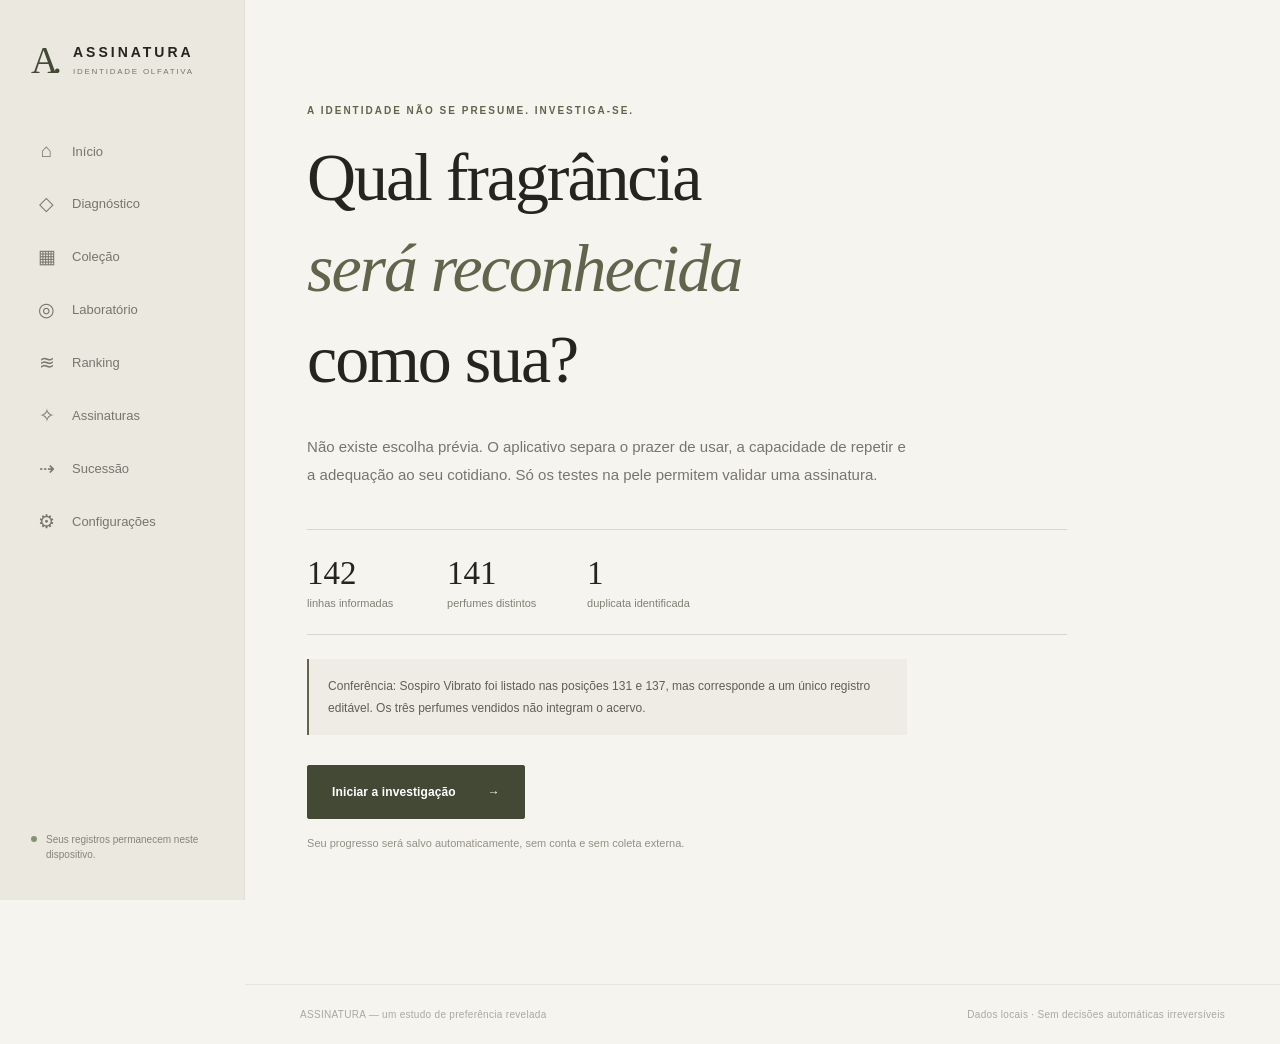
==== assinatura/index.html @ 086092ca "ASSINATURA: habilitar manifest e instalação opcional" ====
<!doctype html>
<html lang="pt-BR">
<head>
<meta charset="utf-8"><meta name="viewport" content="width=device-width,initial-scale=1,viewport-fit=cover">
<meta name="theme-color" content="#f5f1e9"><meta name="color-scheme" content="light">
<meta name="description" content="Uma metodologia pessoal de identidade olfativa: escolha, validação e sucessão de fragrâncias.">


<link rel="manifest" href="./manifest.webmanifest"><link rel="icon" type="image/svg+xml" href="./icon.svg"><meta name="apple-mobile-web-app-capable" content="yes"><meta name="apple-mobile-web-app-title" content="ASSINATURA"><title>ASSINATURA · Identidade olfativa</title><style>
:root{--paper:#f6f4ef;--wash:#efede6;--white:#fffefa;--ink:#25251f;--muted:#817f75;--soft:#d9d5c9;--olive:#60654b;--olive-dark:#444936;--pale:#e8e6dc;--sidebar:#eae8df;--danger:#925849;--font:-apple-system,BlinkMacSystemFont,'Segoe UI',Arial,sans-serif;--serif:Georgia,'Times New Roman',serif;--shade:0 20px 48px rgba(28,29,22,.08)}*{box-sizing:border-box}html{font-size:15px;scroll-behavior:smooth}body{margin:0;background:var(--paper);color:var(--ink);font-family:var(--font);-webkit-font-smoothing:antialiased}button,input,textarea,select{font:inherit}button{cursor:pointer}button:disabled{opacity:.4;cursor:not-allowed}a{color:inherit}input,textarea,select{min-width:0}button:focus-visible,input:focus-visible,textarea:focus-visible,select:focus-visible{outline:2px solid var(--olive);outline-offset:3px}.shell{display:flex;min-height:100vh}.sidebar{width:245px;flex-shrink:0;background:var(--sidebar);padding:38px 19px 20px;display:flex;flex-direction:column;border-right:1px solid #e0ded5;position:sticky;top:0;height:100vh}.brand{display:flex;align-items:center;gap:11px;cursor:pointer;padding:0 12px 45px}.brand-mark{font:38px Georgia,serif;letter-spacing:-6px;padding-right:6px;color:var(--olive-dark)}.brand-name{font-weight:700;letter-spacing:3px;font-size:14px}.brand-name small{display:block;font-weight:500;color:#777567;font-size:8px;letter-spacing:1.75px;margin-top:7px}.sidebar nav{display:grid;gap:4px}.nav-link{display:flex;align-items:center;gap:14px;border:0;background:none;color:#77766e;text-align:left;padding:13px 16px;border-radius:3px;font-size:13px}.nav-link.active{background:var(--white);color:var(--olive-dark);font-weight:700;box-shadow:0 1px 4px #7777770b}.nav-link:hover{color:var(--ink);background:#f5f3ee}.nav-glyph{font-size:19px;width:23px;text-align:center;font-family:Georgia,serif;font-weight:normal}.sidebar-note{margin-top:auto;padding:18px 12px;color:#85847a;line-height:1.5;font-size:10px;display:flex;gap:9px}.tiny-dot{display:inline-block;background:#879275;width:6px;height:6px;flex-shrink:0;border-radius:50%;margin-top:4px}.workspace{flex:1;min-width:0;display:flex;flex-direction:column}.main{width:min(1130px,100%);padding:65px clamp(24px,6%,88px) 80px;margin:0 auto;flex:1}.mobile-header,.mobile-nav{display:none}.footer{display:flex;justify-content:space-between;gap:20px;padding:24px 55px;color:#aaa89e;font-size:10px;letter-spacing:.3px;border-top:1px solid #e7e4db}.eyebrow{font-size:10px;letter-spacing:2px;font-weight:700;color:var(--olive);text-transform:uppercase;margin:0 0 16px}.eyebrow.light{color:#d9ddcc}.page-heading{margin:0 0 36px;max-width:790px}.page-heading h1{font-family:var(--serif);font-size:clamp(28px,3.5vw,42px);font-weight:400;line-height:1.3;letter-spacing:-1.45px;margin:0 0 15px}.lede{font-size:14px;line-height:1.8;color:var(--muted);margin:0}.hero-panel{display:grid;grid-template-columns:1.55fr 1fr;background:var(--olive-dark);min-height:280px;color:white;margin-bottom:35px}.hero-main{padding:45px 46px 40px;display:flex;flex-direction:column;align-items:flex-start;justify-content:center;border-right:1px solid #ffffff25}.hero-main h2,.signature-feature h2{font:400 clamp(26px,3vw,38px)/1.4 var(--serif);letter-spacing:-1px;margin:0 0 16px}.hero-main>p:not(.eyebrow),.signature-feature>p:not(.eyebrow){color:#d6d7ce;font-size:13px;line-height:1.7;max-width:440px}.hero-meta{display:flex;flex-wrap:wrap;gap:12px;font-size:11px!important;color:#e8eade!important}.hero-meta span{border-bottom:1px solid #ffffff40;padding-bottom:8px}.hero-side{padding:38px;display:flex;flex-direction:column;justify-content:center}.small-label{font-size:9px;letter-spacing:1.8px;color:#c2cbb7;font-weight:700}.hero-side strong{font-family:var(--serif);font-size:17px;font-weight:400;line-height:1.5;margin:12px 0 20px}.hero-side p{font-size:12px;line-height:1.6;color:#e7e7df;margin:10px 0 16px}.gap-top{margin-top:8px}.btn{border:1px solid #cac7bb;border-radius:2px;background:transparent;color:var(--ink);display:inline-flex;align-items:center;justify-content:center;gap:12px;padding:12px 19px;min-height:42px;font-weight:700;font-size:12px;letter-spacing:.1px;transition:background .16s,border .16s;white-space:normal}.btn:hover{background:var(--wash)}.btn.primary{background:var(--olive-dark);color:white;border-color:var(--olive-dark)}.btn.primary:hover{background:#272b21}.btn.pale{background:#f1f0e8;border-color:#f1f0e8;color:#2e3328;align-self:flex-start}.btn.pale:hover{background:white}.btn.large{padding:17px 24px;min-height:54px}.btn.large span{margin-left:20px}.btn.warn{color:var(--danger);border-color:#c7aea5}.btn.text-btn{border:none;padding-left:0}.btn.outline-on-dark{border-color:#aaa899;color:white}.btn.outline-on-dark:hover{color:var(--ink)}.metrics{display:grid;grid-template-columns:repeat(4,1fr);margin:0 0 48px;border-bottom:1px solid var(--soft)}.metrics>div{padding:0 20px 28px 0;display:flex;flex-direction:column}.metrics>div+div{padding-left:20px;border-left:1px solid var(--soft)}.metrics span{font-weight:700;letter-spacing:1.2px;color:var(--muted);font-size:9px}.metrics strong{font:400 37px var(--serif);margin:16px 0 4px}.metrics small{color:#9b988e;font-size:10px}.section-heading{display:flex;justify-content:space-between;align-items:baseline;margin:37px 0 17px;gap:10px}.section-heading h2{font:400 21px var(--serif);letter-spacing:-.4px;margin:0}.subtle{color:var(--muted);font-size:11px}.editorial-list{border-top:1px solid var(--soft)}.editorial-list button{width:100%;display:flex;align-items:center;text-align:left;background:transparent;border:0;border-bottom:1px solid var(--soft);padding:20px 5px;gap:26px;color:var(--ink)}.editorial-list button:hover{background:var(--wash)}.editorial-list button>span:nth-child(2){flex:1}.editorial-list strong{font-size:13px;display:block;margin-bottom:7px;font-weight:600}.editorial-list small{display:block;color:var(--muted);font-size:11px}.list-number{font-family:var(--serif);font-size:19px;color:var(--olive)}.welcome{max-width:760px;padding:40px 0}.welcome h1{font:400 clamp(35px,5.4vw,68px)/1.34 var(--serif);letter-spacing:-2.1px;margin:12px 0 28px}.welcome h1 em,.modal-header h2 em{font-weight:400;color:var(--olive)}.welcome>p:not(.eyebrow):not(.micro){font-size:15px;line-height:1.85;color:#77756c;max-width:600px}.welcome-stats{display:flex;gap:0;border-top:1px solid var(--soft);border-bottom:1px solid var(--soft);margin:40px 0 24px;padding:25px 0}.welcome-stats>div{min-width:140px;display:flex;flex-direction:column;gap:5px}.welcome-stats strong{font:400 33px var(--serif)}.welcome-stats small{font-size:11px;color:var(--muted)}.note{font-size:12px!important;background:#eeece4;border-left:2px solid var(--olive);padding:16px 19px;margin:20px 0 30px;line-height:1.7;color:#625e55!important}.micro,.small-note{font-size:11px!important;line-height:1.7;color:#939086}.micro{margin-top:15px}.question-layout{display:grid;grid-template-columns:minmax(0,1.6fr) minmax(220px,.75fr);gap:25px}.question-panel{background:var(--white);padding:38px 40px;box-shadow:0 1px 5px #33333308}.question-top{display:flex;justify-content:space-between;gap:10px;color:var(--muted);font-size:10px;font-weight:700;letter-spacing:1px}.progress-track{height:3px;background:#e5e4da;margin:19px 0 42px}.progress-track i{height:100%;display:block;background:var(--olive)}.question-panel h2{font:400 clamp(21px,2.6vw,29px)/1.5 var(--serif);margin:0 0 29px}.answer-options{display:grid;gap:11px}.answer-options button{display:flex;text-align:left;align-items:center;gap:16px;padding:17px 15px;border:1px solid #e3e0d7;background:#fbfaf7;line-height:1.6;color:var(--ink)}.answer-options button:hover{border-color:var(--olive);background:#f2f1eb}.option-letter{color:var(--olive);font-family:var(--serif);font-size:15px;flex-shrink:0}.answer-arrow{margin-left:auto;color:#9c9e8e}.method-note{padding:30px 13px}.method-note p{font-size:13px;line-height:1.9;color:#868378}.method-note hr{border:0;border-top:1px solid var(--soft);margin:28px 0}.mini-weight{display:flex;justify-content:space-between;gap:15px;font-size:11px;border-bottom:1px solid #e5e2d8;padding:12px 0}.mini-weight strong{font-size:12px}.check-grid{display:grid;gap:12px;margin-bottom:23px}.check-line{display:flex;align-items:center;gap:12px;font-size:13px;background:#f5f4ee;padding:15px;cursor:pointer}.check-line input{width:18px;height:18px;accent-color:var(--olive)}.field{display:flex;flex-direction:column;gap:8px;margin:0 0 20px}.field label,.field>span{font-size:11px;font-weight:700;color:#55564e}.field input,.field textarea,.field select,.inline-form input,.search input{width:100%;border:1px solid #d5d2c8;border-radius:1px;padding:12px 13px;background:#fdfcf9;color:var(--ink);font-size:13px;line-height:1.4}.field select,.toolbar select,.score-line select{appearance:none;background-image:url('data:image/svg+xml,%3Csvg xmlns="http://www.w3.org/2000/svg" width="20" height="20" viewBox="0 0 24 24" fill="none" stroke="%2360654b" stroke-width="1.6"%3E%3Cpath d="m6 9 6 6 6-6"/%3E%3C/svg%3E');background-position:right 10px center;background-repeat:no-repeat;padding-right:32px}.field textarea{resize:vertical}.two-column{display:grid;grid-template-columns:1fr 1fr;gap:22px}.surface{background:var(--white);border:1px solid #e8e5dc}.surface.padded{padding:30px}.surface h2{font:400 22px/1.4 var(--serif);margin:5px 0 15px}.surface p{color:var(--muted);font-size:13px;line-height:1.8}.surface .btn{margin-top:8px}.weight-line{display:grid;grid-template-columns:1.3fr 1fr 35px;gap:13px;align-items:center;border-bottom:1px solid #eeece7;padding:12px 0;font-size:11px}.weight-track{height:4px;background:#e0ded6;overflow:hidden}.weight-track i{display:block;background:var(--olive);height:100%}.answer-recap>div{display:grid;grid-template-columns:1fr 2fr auto;align-items:center;gap:15px;padding:16px 4px;border-bottom:1px solid var(--soft);font-size:12px}.answer-recap span{color:var(--muted);line-height:1.5}.micro-btn{padding:7px 10px;min-height:29px;font-size:10px}.catalog-alert{font-size:12px;line-height:1.7;color:#77786e;margin-bottom:22px;padding:15px 19px;background:#e9e9e0}.catalog-alert b{color:#444839}.error{color:var(--danger)}.toolbar{display:flex;align-items:flex-end;flex-wrap:wrap;gap:12px;margin-bottom:22px}.search{flex:1;min-width:210px;position:relative}.search span{position:absolute;left:15px;top:12px;font-size:20px;color:var(--olive)}.search input{padding-left:40px}.toolbar select{min-height:44px;border:1px solid #d5d2c8;background-color:var(--white);color:var(--ink);font-size:12px;padding:11px 37px 11px 13px}.result-count{font-size:10px;text-transform:uppercase;letter-spacing:1.5px;color:var(--muted)}.brand-section{padding-top:15px;margin-bottom:20px}.brand-section>h2{font:400 22px var(--serif);letter-spacing:-.6px;margin:12px 0 14px}.brand-section>h2 span{font:12px var(--font);color:var(--muted);margin-left:10px}.perfume-row{display:flex;gap:12px;align-items:center;width:100%;background:transparent;border:0;border-top:1px solid var(--soft);text-align:left;padding:14px 8px;color:var(--ink)}.perfume-row:last-child{border-bottom:1px solid var(--soft)}.perfume-row:hover{background:#efeee7}.perfume-title{flex:1;font-size:13px}.perfume-title small{font-size:10px;color:#a7a398;margin-left:10px}.perfume-status{font-size:10px;color:var(--muted);white-space:nowrap}.perfume-status.evaluated{color:var(--olive)}.perfume-status.excluded{color:var(--danger)}.open-arrow{color:var(--olive);font-size:14px}.modal-overlay{position:fixed;inset:0;z-index:50;background:#191d15a3;display:flex;justify-content:flex-end}.modal{background:var(--paper);width:min(660px,100%);height:100%;overflow:auto;box-shadow:var(--shade)}.modal-header{padding:34px 38px 24px;border-bottom:1px solid var(--soft);display:flex;justify-content:space-between;gap:15px}.modal-header h2{font:400 26px/1.55 var(--serif);margin:0;letter-spacing:-.8px}.close{border:none;background:transparent;color:var(--ink);font-size:28px;align-self:flex-start}.modal-body{padding:27px 38px 80px}.modal-body h3{font:400 20px var(--serif);margin:35px 0 20px;border-bottom:1px solid var(--soft);padding-bottom:13px}.modal-body h3 small{font:11px var(--font);color:var(--muted);display:block;margin-top:8px}.form-grid{display:grid;grid-template-columns:1fr 1fr;column-gap:17px}.form-grid .full{grid-column:1/-1}.score-grid{display:grid;grid-template-columns:1fr 1fr;gap:7px 20px}.score-line{display:flex;flex-direction:column;gap:7px;padding:9px 0 11px;border-bottom:1px solid #e7e4dd}.score-line label{font-size:11px;line-height:1.3;color:#5e5f56}.score-line select{background-color:var(--white);border:1px solid #d8d6cc;padding:10px 31px 10px 10px;font-size:12px;max-width:100%;color:var(--ink)}.modal-actions{display:flex;justify-content:flex-end;flex-wrap:wrap;gap:9px;margin-top:28px}.detail-post{border-top:1px solid var(--soft);margin-top:40px;padding-top:24px}.detail-post p{font-size:12px;line-height:1.8;color:var(--muted)}.ranking-overview{display:grid;grid-template-columns:repeat(4,1fr);border-top:1px solid var(--soft);border-bottom:1px solid var(--soft);padding:20px 0;margin:22px 0 28px}.ranking-overview>div{display:flex;flex-direction:column;gap:6px}.ranking-overview b{font:28px var(--serif)}.ranking-overview span{font-size:11px;color:var(--muted)}.inline-field{flex-direction:row;align-items:center;margin:0}.inline-field select{margin-left:12px;max-width:300px}.ranking-list{border-top:1px solid var(--soft)}.ranking-row{display:grid;grid-template-columns:56px 1fr auto;gap:15px;border-bottom:1px solid var(--soft);padding:21px 7px}.rank-index,.queue-index{font:20px var(--serif);color:var(--olive)}.rank-brand{font-size:10px;color:var(--muted);letter-spacing:.8px;text-transform:uppercase;margin:0 0 6px}.rank-body h3{font:400 18px var(--serif);margin:0 0 7px}.rank-sub{font-size:11px;color:#89877c;line-height:1.6;margin:0}.rank-end{display:flex;align-items:flex-end;flex-direction:column;gap:15px}.rank-end strong{font:24px var(--serif)}.rank-end strong small{font:10px var(--font);color:var(--muted);margin-left:4px}.rank-end button{background:none;border:0;text-decoration:underline;color:var(--olive);font-size:11px}.tag{font-size:11px;color:var(--muted)}details{margin-top:14px}summary{cursor:pointer;font-size:11px;color:var(--olive);font-weight:700}.detail-facts{font-size:11px;line-height:1.7;color:#79776f;padding:8px 14px;background:#efede7}.detail-facts p{margin:8px 0}.empty-method{padding:30px;background:#eeece5;color:#77766c;font-size:13px;line-height:1.8;margin:18px 0}.empty-method strong{font:400 20px var(--serif);color:var(--ink)}.method-inline{font-size:12px;line-height:1.75;color:#6f7164;border-left:2px solid var(--olive);background:#eae9e1;padding:15px 18px;margin:19px 0}.weights-grid{display:grid;grid-template-columns:1fr 1fr;gap:15px 30px}.weights-grid>div{display:grid;grid-template-columns:1fr auto;gap:7px;font-size:11px}.weights-grid strong{color:var(--olive)}.weights-grid .weight-track{grid-column:1/-1}.timeline-item{display:grid;grid-template-columns:88px 1fr auto;gap:13px;padding:18px 0;border-bottom:1px solid var(--soft);align-items:start;font-size:12px}.timeline-date{font-size:11px;color:var(--olive)}.timeline-item b,.timeline-item strong{font-size:12px}.timeline-item p{color:var(--muted);font-size:11px;line-height:1.6;margin:5px 0}.timeline-item .quote{font-style:italic;color:#55554c}.timeline-actions{display:flex;gap:8px}.timeline-actions button,.timeline-item>button{background:none;border:0;text-decoration:underline;font-size:11px;color:var(--olive);padding:5px}.form-actions{display:flex;gap:10px;align-items:center;flex-wrap:wrap;margin-top:17px}.signature-feature{padding:38px 42px;background:var(--olive-dark);color:white}.signature-feature>p{font-size:12px;line-height:1.7;color:#e2e4dc}.secondary-grid{display:grid;grid-template-columns:1fr 1fr;gap:18px}.secondary-item{padding:29px;background:var(--white);min-height:205px;display:flex;flex-direction:column}.secondary-item h3{font:400 20px/1.4 var(--serif);margin:0 0 7px}.secondary-item p:not(.eyebrow){font-size:12px;color:var(--muted);line-height:1.65}.secondary-item button{margin-top:auto;background:none;border:0;text-align:left;padding:5px 0;color:var(--olive);font-size:11px;font-weight:700}.choice-list{display:grid;gap:12px;margin-top:25px}.choice{display:flex;justify-content:space-between;align-items:center;gap:18px;padding:20px;background:var(--white)}.choice h3{font:400 19px var(--serif);margin:9px 0}.choice p{color:var(--muted);font-size:11px}.succession-current{padding:25px 28px;background:var(--white);display:flex;justify-content:space-between;gap:20px;align-items:center}.succession-current h2{font:400 21px/1.5 var(--serif);margin:0 0 8px}.succession-current p:not(.eyebrow){color:var(--muted);font-size:11px}.succession-list{border-top:1px solid var(--soft)}.succession-list article{display:flex;gap:18px;padding:17px 5px;border-bottom:1px solid var(--soft);align-items:center}.succession-list article>div:nth-child(2){flex:1;min-width:0}.succession-list strong{display:block;font-size:13px;font-weight:600}.succession-list small{display:block;color:var(--muted);margin-top:6px;font-size:11px}.queue-controls{display:flex;gap:7px}.queue-controls button{border:1px solid var(--soft);background:none;min-width:32px;min-height:32px;color:var(--olive)}.settings-columns{display:grid;grid-template-columns:1fr 1fr;gap:18px}.settings-list>div{display:flex;align-items:center;justify-content:space-between;gap:20px;padding:13px 0;border-bottom:1px solid var(--soft)}.settings-list strong{font-size:12px;display:block}.settings-list small{font-size:11px;color:var(--muted);margin-top:6px;display:block}.inline-form{display:flex;gap:9px;margin-top:20px;flex-wrap:wrap}.inline-form input{flex:1;min-width:130px}.spaced{margin-bottom:18px}.import-label{cursor:pointer}.audit-list{max-height:430px;overflow:auto;border-top:1px solid var(--soft)}.audit-list>div{display:grid;grid-template-columns:115px 145px 1fr;gap:15px;padding:12px 0;border-bottom:1px solid var(--soft);font-size:11px}.audit-list time{color:var(--muted)}.audit-list strong{color:var(--olive)}.audit-list span{color:#77756f;word-break:break-word}.science{padding:20px 0;border-top:1px solid var(--soft);margin-top:25px}.science p{font-size:12px;color:var(--muted);line-height:1.9}.toast{position:fixed;z-index:90;bottom:25px;right:30px;background:var(--ink);color:white;font-size:12px;max-width:min(370px,90vw);line-height:1.6;padding:18px 22px;box-shadow:var(--shade)}.boot{font:30px var(--serif);padding:20vh 10vw}.boot span{display:block;font:12px var(--font);color:var(--muted);margin-top:12px}
@media(max-width:1000px){.sidebar{width:205px}.main{padding:45px 30px}.hero-panel{grid-template-columns:1.25fr 1fr}.hero-main{padding:32px}.hero-side{padding:28px}.footer{padding:24px 30px}}
@media(max-width:760px){.sidebar{display:none}.mobile-header{display:flex;justify-content:space-between;align-items:center;background:var(--paper);height:65px;padding:0 22px;border-bottom:1px solid var(--soft);position:sticky;top:0;z-index:10}.brand-small{font:25px Georgia,serif;color:var(--olive-dark)}.brand-small span{font:700 12px var(--font);letter-spacing:2.5px;margin-left:10px;color:var(--ink)}.edition{font-size:8px;letter-spacing:1.2px;color:var(--muted)}.mobile-nav{display:flex;position:fixed;z-index:20;bottom:0;left:0;right:0;background:#fdfbf7ee;backdrop-filter:blur(14px);-webkit-backdrop-filter:blur(14px);border-top:1px solid var(--soft);padding:8px 5px max(8px,env(safe-area-inset-bottom));overflow-x:auto;justify-content:space-around;box-shadow:0 -3px 15px #24242408}.mobile-nav button{flex:1;min-width:62px;border:0;background:none;display:flex;flex-direction:column;gap:3px;align-items:center;justify-content:center;color:#949186;padding:4px 2px}.mobile-nav button.active{color:var(--olive-dark)}.mobile-nav button>span{font-size:20px;height:22px;font-family:Georgia,serif}.mobile-nav button small{font-size:10px;letter-spacing:.15px}.main{padding:32px 20px 135px}.footer{display:none}.page-heading{margin-bottom:28px}.hero-panel,.question-layout,.two-column,.secondary-grid,.settings-columns{grid-template-columns:1fr}.hero-main{border-right:0;border-bottom:1px solid #ffffff24;min-height:225px}.hero-side{padding:25px 30px}.metrics{grid-template-columns:1fr 1fr;gap:0}.metrics>div{border-bottom:1px solid var(--soft);min-height:108px;padding:17px 10px!important}.metrics>div+div{border-left:0}.metrics>div:nth-child(even){border-left:1px solid var(--soft)}.metrics strong{margin:10px 0}.welcome{padding:25px 0}.welcome-stats>div{min-width:0;flex:1}.welcome-stats small{font-size:9px}.question-panel{padding:24px 21px}.method-note{padding:25px 4px}.form-grid,.score-grid{grid-template-columns:1fr}.modal{width:100%;height:100dvh}.modal-header{padding:24px}.modal-body{padding:20px 24px 110px}.toolbar{gap:8px}.toolbar .search{flex-basis:100%}.toolbar select{flex:1;max-width:100%}.perfume-row{gap:8px}.perfume-title{font-size:12px}.perfume-status{font-size:9px}.ranking-row{grid-template-columns:27px 1fr auto;gap:10px}.ranking-overview{gap:10px}.ranking-overview b{font-size:21px}.ranking-overview span{font-size:9px}.rank-body h3{font-size:15px}.rank-end strong{font-size:19px}.rank-end button{font-size:10px}.rank-index{font-size:15px}.inline-field{display:flex;align-items:flex-start;flex-direction:column;gap:5px}.inline-field select{margin-left:0}.weights-grid{grid-template-columns:1fr}.timeline-item{grid-template-columns:70px 1fr;gap:12px}.timeline-actions,.timeline-item>button{grid-column:2}.signature-feature{padding:30px 24px}.succession-current{flex-direction:column;align-items:flex-start}.audit-list>div{grid-template-columns:80px 1fr;gap:8px}.audit-list span{grid-column:2}.answer-recap>div{grid-template-columns:1fr auto}.answer-recap span{grid-row:2;grid-column:1/-1}.form-actions .btn{flex:auto}.answer-options button{min-height:66px}}
@media(max-width:390px){.main{padding-left:16px;padding-right:16px}.mobile-nav button{min-width:58px}.mobile-nav button small{font-size:9px}.page-heading h1{font-size:28px}.brand-small span{letter-spacing:1px}.edition{display:none}.choice{flex-direction:column;align-items:flex-start}.succession-list article{gap:8px}.queue-controls{gap:3px}.queue-controls button{min-width:27px}}
@media(prefers-reduced-motion:reduce){html{scroll-behavior:auto}*{transition:none!important}}

.aside-weights{margin-top:30px;border-top:1px solid var(--line);padding-top:18px}.aside-weights>p{font-size:10px;letter-spacing:.08em;font-weight:700;color:var(--accent)}.aside-weights>div{display:flex;justify-content:space-between;gap:9px;margin-bottom:10px;font-size:11px;color:var(--muted)}.aside-weights strong{color:var(--ink)}

.category-controls{display:flex;gap:15px;flex-wrap:wrap}.restore-categories{border-top:1px solid var(--line);padding:17px 0;display:flex;gap:12px;align-items:center;flex-wrap:wrap;font-size:11px;color:var(--muted)}

</style>
</head><body><div id="app"><div class="boot">ASSINATURA<span>Preparando o acervo…</span></div></div>
<noscript>O aplicativo precisa de JavaScript habilitado no Safari.</noscript>
<script>
// catalog.js
// Origem: 142 posições fornecidas pelo proprietário, sem fichas técnicas presumidas.
const RAW_COUNT = 142;
const AUDIT_DUPLICATES = [{entry:137,sameAs:131,brand:'Sospiro',name:'Vibrato'}];
const SOLD = ['In The Box — Origine Un','Calvin Klein — CK One','LAB 8 — Effervescent'];
const RECORDS = [["4711","Original Eau de Cologne",[1]],["Adolfo Dominguez","Agua Fresca",[2]],["Afnan","Rare Carbon",[3]],["Afnan","Supremacy Collector’s Edition Pour Homme",[4]],["Afnan","Supremacy Not Only Intense",[5]],["Afnan","Turathi Blue",[6]],["Ajmal","Amaze for Men",[7]],["Alfred Dunhill","Icon",[8]],["Armaf","Club de Nuit Intense Man Limited Edition Parfum",[9]],["Armaf","Club de Nuit Milestone",[10]],["Armaf","Club de Nuit Precieux I",[11]],["Armaf","Club de Nuit Sillage",[12]],["Aurora Scents","Black Obsidian",[13]],["Aurora Scents","Cafe Citadel",[14]],["Aurora Scents","Vanilla Espresso",[15]],["Azzaro","The Most Wanted",[16]],["Azzaro","The Most Wanted Parfum",[17]],["Azzaro","Wanted by Night",[18]],["Banana Republic","Midnight Hour",[19]],["Bvlgari","Aqva Pour Homme",[20]],["Bvlgari","Man in Black",[21]],["Bvlgari","Man Terrae Essence",[22]],["Carolina Herrera","212 VIP Men Party Fever",[23]],["Carolina Herrera","Chic for Men",[24]],["Chlorophylla","H",[25]],["Clinique","Happy for Men",[26]],["Condé Parfum","Caipi d’Argent",[27]],["Dior","Dior Homme Intense (2011)",[28]],["Dior","Eau Sauvage",[29]],["Dolce & Gabbana","Light Blue Eau Intense Pour Homme",[30]],["Dolce & Gabbana","Light Blue Pour Homme",[31]],["Dolce & Gabbana","Pour Homme (2012)",[32]],["Dolce & Gabbana","The One for Men Eau de Parfum",[33]],["Ermenegildo Zegna","Zegna Forte",[34]],["Escentric Molecules","Escentric 05",[35]],["Escentric Molecules","Molecule 01 + Iris",[36]],["Escentric Molecules","Molecule 01 + Mandarin",[37]],["Escentric Molecules","Molecule 01 + Patchouli",[38]],["Escentric Molecules","Molecule 03",[39]],["Escentric Molecules","Molecule 05",[40]],["Fragrance World","Ace",[41]],["French Avenue","Liquid Brun",[42]],["Giorgio Armani","Armani Code",[43]],["Giorgio Armani","Armani Code Absolu Gold",[44]],["Giorgio Armani","Stronger With You Intensely",[45]],["Gisada","Ambassador Men",[46]],["Givenchy","Gentleman (2017)",[47]],["Givenchy","Pi",[48]],["Granado","Bergamota & Flor de Laranjeira",[49]],["Granado","Cardamomo & Gengibre",[50]],["Granado","Mandarina & Sândalo",[51]],["Granado","Menta & Alecrim",[52]],["Granado","Verbena",[53]],["Hermès","H24",[54]],["Hermès","Terre d’Hermès",[55]],["Hermès","Terre d’Hermès Eau de Parfum Intense",[56]],["Hermès","Terre d’Hermès Eau Givrée",[57]],["Hermès","Terre d’Hermès Eau Intense Vétiver",[58]],["Hermès","Terre d’Hermès Parfum",[59]],["Hugo Boss","Boss Bottled Absolu",[60]],["Hugo Boss","Boss Bottled Beyond",[61]],["Hugo Boss","Boss Bottled Elixir",[62]],["Hugo Boss","Boss Bottled Infinite",[63]],["Hugo Boss","Boss Bottled Parfum",[64]],["Issey Miyake","L’Eau d’Issey Pour Homme",[65]],["Issey Miyake","L’Eau d’Issey Pour Homme Intense",[66]],["Issey Miyake","L’Eau Majeure d’Issey",[67]],["Jean Paul Gaultier","Le Male Le Parfum",[68]],["Jean Paul Gaultier","Le Male Lover",[69]],["Jean Paul Gaultier","Le Male Pride Edition",[70]],["John Varvatos","XX Artisan",[71]],["Joop!","Wow!",[72]],["Lacoste","L.12.12 Blanc (White)",[73]],["Lalique","Encre Noire",[74]],["Lalique","Encre Noire Sport",[75]],["Lalique","Encre Noire À L’Extrême",[76]],["Lattafa","Art of Arabia I",[77]],["Lattafa","Atlas",[78]],["Lattafa","Qaa’ed",[79]],["Lattafa","The Kingdom for Men",[80]],["Loewe","Solo Cedro",[81]],["Loewe","Solo Loewe",[82]],["Maison Margiela","Replica By the Fireplace",[83]],["Mancera","Cedrat Boise",[84]],["Mancera","Intense Cedrat Boise",[85]],["Mancera","Red Tobacco",[86]],["Mancera","Red Tobacco Intense",[87]],["Mancera","Tonka Cola",[88]],["Maracujá Brasil","Limão Siciliano & Neroli",[89]],["Mercedes-Benz","Club Black",[90]],["Montblanc","Explorer Ultra Blue",[91]],["Montblanc","Individuel",[92]],["Montblanc","Legend",[93]],["Montblanc","Legend Special Edition 2012",[94]],["Montblanc","Starwalker",[95]],["Moschino","Uomo?",[96]],["Natura","Essencial Elixir",[97]],["Natura","Homem Especiarias",[98]],["Natura","Humor 6 Paz e Humor",[99]],["O Boticário","Arbo Ocean",[100]],["O Boticário","Zaad Expedition",[101]],["O Boticário","Zaad Go",[102]],["O Boticário","Zaad Infinity",[103]],["O Boticário","Zaad Santal",[104]],["O Boticário","Zaad Vision",[105]],["Paris Corner","Voux Zingy",[106]],["Prada","Amber Pour Homme",[107]],["Prada","Luna Rossa Sport",[108]],["Prada","L’Homme",[109]],["Prada","L’Homme Intense",[110]],["Rabanne","1 Million Parfum",[111]],["Rabanne","Black XS (2018)",[112]],["Rabanne","Invictus Legend",[113]],["Rabanne","Invictus Parfum",[114]],["Ralph Lauren","Polo 67",[115]],["Ralph Lauren","Polo Black",[116]],["Ralph Lauren","Polo Blue",[117]],["Ralph Lauren","Polo Cologne Intense",[118]],["Rasasi","Hawas Black",[119]],["Rayhaan","Aquatica",[120]],["Reyane Tradition","Insurrection II Wild",[121]],["Rochas","Moustache Eau de Parfum",[122]],["Sapientiae Niche","Above All",[123]],["Sapientiae Niche","Bergalicius",[124]],["Sapientiae Niche","Cocoventura",[125]],["Sapientiae Niche","Etéreo",[126]],["Sapientiae Niche","In The Green",[127]],["Sapientiae Niche","Lemonice",[128]],["Sapientiae Niche","Mary O.",[129]],["Sapientiae Niche","Vetiver de Noir",[130]],["Sospiro","Vibrato",[131,137]],["Tommy Hilfiger","Tommy",[132]],["Versace","Eros Energy",[133]],["Versace","Pour Homme",[134]],["Versace","The Dreamer",[135]],["Viktor&Rolf","Spicebomb Extreme",[136]],["Yves Saint Laurent","La Nuit de L’Homme",[138]],["Yves Saint Laurent","L’Homme",[139]],["Yves Saint Laurent","L’Homme Ultime",[140]],["Yves Saint Laurent","MYSLF Eau de Parfum",[141]],["Yves Saint Laurent","Y Eau de Toilette",[142]]];
const CATALOG = RECORDS.map(([brand,name,sourceEntries])=>({
 id:'f'+String(sourceEntries[0]).padStart(3,'0'),brand,name,sourceEntries,
 concentration:null,family:null,notes:null,performance:null,sources:[],
 remainingMl:null,bottleMl:null,profile:{},evidence:{},contexts:{},
 definitive:null,contextExclusions:{},verification:{}
}));

// engine.js

const CRITERIA = [
  ['pleasure','Prazer pessoal'],['comfort','Conforto prolongado'],['repetition','Resistência à saturação'],
  ['heat','Calor e umidade'],['indoor','Ambientes compartilhados'],['control','Intensidade controlável'],
  ['professional','Adequação profissional'],['versatility','Versatilidade'],['identity','Identidade olfativa'],
  ['evolution','Evolução na pele'],['duration','Duração suficiente'],['memorability','Reconhecimento desejado']
].map(([key,label])=>({key,label}));
const CONTEXTS = [
  {id:'main',label:'Cotidiano predominante',detail:'Uma fragrância utilizada repetidamente no trabalho, nos estudos e na rotina'},
  {id:'professional',label:'Profissional / formal',detail:'Proximidade, apresentação e reuniões'},
  {id:'heat',label:'Calor intenso',detail:'Exposição ao calor e à umidade'},
  {id:'night',label:'Noite / social',detail:'Restaurantes, encontros e convívio noturno'},
  {id:'cold',label:'Frio / ocasiões especiais',detail:'Noites amenas, ocasiões especiais e ambientes climatizados'}
];
const SITUATIONS = [
 ['heatmorning','Manhã quente no litoral'],['shared','Sala administrativa compartilhada'],
 ['humid','Deslocamento em dia úmido'],['meeting','Reunião profissional'],
 ['classroom','Aula em ambiente fechado'],['restaurant','Restaurante'],
 ['nightout','Noite casual'],['formal','Evento formal'],['aircon','Ambiente climatizado'],
 ['rain','Dia chuvoso e fresco']
];
const scenarioWeight = {heatmorning:'heat',shared:'indoor',humid:'heat',meeting:'professional',classroom:'indoor',restaurant:'control',nightout:'identity',formal:'professional',aircon:'comfort',rain:'repetition'};
const scoreKeys = CRITERIA.map(c=>c.key);
const clamp=(v,a,b)=>Math.max(a,Math.min(b,v));
const copy=o=>structuredClone(o);
const isNum=v=>typeof v==='number' && Number.isFinite(v);
function blankState(){return {
 schema:2, catalog:copy(CATALOG), answers:{}, comparisons:[], experiences:[],
 signatures:{main:null,queue:[],secondary:{},ended:[]},
 categories:copy(CONTEXTS), settings:{sufficientHours:5,diversity:'balanced'},
 audit:[{at:new Date().toISOString(),action:'initialization',detail:`${RAW_COUNT} entradas; ${CATALOG.length} distintas; duplicação da posição 137`}],
 introductionSeen:false,updatedAt:new Date().toISOString()
};}
function normalize(str){return String(str??'').normalize('NFD').replace(/[\u0300-\u036f]/g,'').toLowerCase().trim();}
function catalogAudit(catalog){
 const seen=new Map(),dupes=[];
 for(const p of catalog){const key=normalize(p.brand)+'|'+normalize(p.name);if(seen.has(key))dupes.push({id:p.id,match:seen.get(key)});else seen.set(key,p.id);}
 const sold=catalog.filter(p=>SOLD.some(s=>normalize(s)===normalize(p.brand+' — '+p.name)));
 return {originalEntries:RAW_COUNT,uniqueRecords:catalog.length,sourceDuplicates:AUDIT_DUPLICATES,liveDuplicates:dupes,soldPresent:sold.map(p=>p.id)};
}
function log(state,action,detail){state.audit.unshift({at:new Date().toISOString(),action,detail});state.audit=state.audit.slice(0,800);state.updatedAt=new Date().toISOString();return state;}
const QUESTIONS = [
 {id:'repeat',stage:'A',title:'Quando o encanto diminui, o que define a continuidade?',question:'Na terceira semana com a mesma fragrância, sua evolução já é previsível. O que realmente faria você interromper o uso?',why:'Diferencia busca por novidade, saturação, desconforto e compromisso intencional.',kind:'single',options:[
  ['discomfort','O desconforto sensorial, mesmo que eu ainda goste do cheiro.'],
  ['boredom','O cheiro continua bom, mas a vontade de experimentar outro fala mais alto.'],
  ['saturation','Passo a sentir a fragrância como cansativa ou invasiva.'],
  ['persist','Se continua adequada e agradável, a perda de novidade não me incomoda.']]},
 {id:'loss',stage:'B',title:'A troca inevitável',question:'Se tivesse de usar um único perfume por três meses, qual perda seria MAIS aceitável e qual seria MENOS aceitável?',why:'Best–Worst de compromissos reais: as duas escolhas alteram o peso relativo dos critérios, não classificam perfumes.',kind:'bestworst',options:[
  ['soft','Menos projeção, preservando muito conforto.'],['common','Menos originalidade, preservando a versatilidade.'],
  ['short','Menos duração, preservando grande prazer olfativo.'],['specific','Menos versatilidade, preservando identidade marcante.']]},
 {id:'social',stage:'C',title:'O que deve acontecer quando alguém se aproxima?',question:'Imagine alguém percebendo sua fragrância em um ambiente compartilhado. Qual desfecho seria mais próximo do que deseja?',why:'Distingue reconhecimento de impacto sobre terceiros, sem privilegiar elogios.',kind:'single',options:[
  ['trace','Perceber apenas de perto, sem ocupar o espaço.'],['recognized','Associar aquele cheiro a mim, mesmo sem comentar.'],
  ['noticed','Notar de forma clara, mantendo o conforto coletivo.'],['private','Prefiro sentir por mim; a percepção alheia é secundária.']]},
 {id:'situations',stage:'D',title:'Quais circunstâncias de fato pesam?',question:'Escolha até quatro situações que mais representam sua semana real.',why:'Somente contextos selecionados ganharão prioridade de uso; sem presumir uma rotina pelo cargo ou cidade.',kind:'multi',max:4,options:SITUATIONS},
 {id:'identity',stage:'E',title:'Ser reconhecido sem se tornar previsível demais',question:'Qual tensão você aceitaria melhor ao sustentar uma identidade olfativa?',why:'Elicita a forma desejada de reconhecimento, não um arquétipo de personalidade.',kind:'single',options:[
  ['signature','Ser associado a uma fragrância recorrente, mesmo com menos variedade.'],
  ['unexpected','Ter um aroma distintivo, ainda que não seja tão versátil.'],
  ['comfort','Ser agradável de perto, mesmo sem ser lembrado como um cheiro específico.'],
  ['flexible','Preservar uma assinatura, mas aceitar mudanças entre frascos.']]},
 {id:'duration',stage:'B',title:'Desempenho suficiente',question:'Em um dia de trabalho e estudo, qual resultado atende à sua expectativa real?',why:'Duração superior não ganha pontos se exceder o que você considera útil.',kind:'single',options:[
  ['short','Prefiro poucas horas ótimas e reaplico apenas se quiser.'],
  ['mid','Cobrir boa parte do turno já basta.'],
  ['long','Gostaria de perceber a fragrância até o fim do dia.'],
  ['close','Priorizo discrição: duração longa só interessa se continuar confortável.']]},
 {id:'priority',stage:'B',title:'Seu veto mais importante',question:'Qual defeito teria mais chance de impedir um perfume excelente de se tornar assinatura cotidiana?',why:'Aplica uma diferença explícita entre gostar da composição e conseguir usá-la continuamente.',kind:'single',options:[
  ['hot','Desconforto em calor e umidade.'],['crowded','Excesso de presença em espaços fechados.'],
  ['bore','Fadiga após vários dias consecutivos.'],['boring','Ausência da identidade olfativa que procuro.']]},
 {id:'diversity',stage:'E',title:'A passagem entre frascos',question:'Quando o atual terminar, qual lógica de sucessão parece mais desejável?',why:'Afeta a fila futura, nunca a permanência arbitrária da assinatura ativa.',kind:'single',options:[
  ['continuity','Algo parecido para manter a mesma imagem.'],['balance','Outra linguagem olfativa, mas compatível com a rotina.'],
  ['contrast','Uma experiência claramente diferente, se cumprir os requisitos.']]},
 {id:'repeat_follow',stage:'A',conditional:a=>a.repeat==='boredom'||a.repeat==='saturation',title:'Separar desgaste de necessidade de novidade',question:'Se passar três dias sem usar aquela fragrância, o que tornaria razoável retomá-la?',why:'Ajuda a distinguir saturação reversível de incompatibilidade persistente.',kind:'single',options:[
  ['reset','Voltar a gostar após o intervalo.'],['difficult','Mesmo com intervalo, fico relutante.'],
  ['context','Em condições diferentes, ela volta a fazer sentido.']]},
 {id:'close_follow',stage:'C',conditional:a=>a.social==='trace'||a.social==='private',title:'Discrição não é desaparecer',question:'Se a fragrância estiver pouco perceptível para terceiros, mas muito agradável para você, qual perda seria tolerável?',why:'Esclarece o limite mínimo de percepção sem confundir projeção com qualidade.',kind:'single',options:[
  ['fine','Sem perdas: uso para mim.'],['some','Quero percebê-la ocasionalmente ao longo do dia.'],
  ['presence','Quero que exista um rastro discreto ao me aproximar.']]}
];
function nextQuestion(answers){
 const a=answers||{};
 // Branching occurs immediately after the discriminative answer, not at the end of a fixed quiz.
 if(a.repeat&&['boredom','saturation'].includes(a.repeat)&&!Object.hasOwn(a,'repeat_follow'))return QUESTIONS.find(q=>q.id==='repeat_follow');
 if(a.social&&['trace','private'].includes(a.social)&&!Object.hasOwn(a,'close_follow'))return QUESTIONS.find(q=>q.id==='close_follow');
 return QUESTIONS.find(q=>!Object.hasOwn(a,q.id)&&(!q.conditional||q.conditional(a)))||null;
}
function progress(answers){const qs=QUESTIONS.filter(q=>!q.conditional||q.conditional(answers||{}));return {answered:qs.filter(q=>Object.hasOwn(answers||{},q.id)).length,total:qs.length};}
const IMPACTS = {
 repeat:{discomfort:{comfort:2},boredom:{identity:1,repetition:2},saturation:{repetition:3,comfort:1},persist:{repetition:1,versatility:1}},
 social:{trace:{indoor:2,control:2,comfort:1},recognized:{memorability:2,identity:2},noticed:{memorability:2,control:1},private:{pleasure:2,comfort:1}},
 identity:{signature:{memorability:2,repetition:1},unexpected:{identity:3},comfort:{comfort:2,control:1},flexible:{identity:1,versatility:2}},
 duration:{short:{pleasure:2},mid:{duration:1,versatility:1},long:{duration:3},close:{comfort:2,control:2}},
 priority:{hot:{heat:4},crowded:{indoor:3,control:2},bore:{repetition:4},boring:{identity:3,memorability:1}},
 repeat_follow:{reset:{repetition:1},difficult:{repetition:3},context:{versatility:1,heat:1}},
 close_follow:{fine:{pleasure:1},some:{duration:1},presence:{control:1,memorability:1}}
};
const lossMaps = {soft:{control:1,memorability:1},common:{identity:1,memorability:1},short:{duration:1},specific:{versatility:1}};
function weightsFor(answers={},context='main'){
 const w=Object.fromEntries(scoreKeys.map(k=>[k,1]));
 const modifiers=[];
 for(const [question,ans] of Object.entries(answers)){
  if(IMPACTS[question]?.[ans]){for(const [k,amount] of Object.entries(IMPACTS[question][ans]))w[k]+=amount;modifiers.push(question);}
 }
 if(answers.loss && typeof answers.loss==='object'){
  // When a loss is most acceptable its associated criteria decrease; least acceptable increases.
  for(const [k,amount] of Object.entries(lossMaps[answers.loss.best]||{}))w[k]=Math.max(.5,w[k]-amount*.55);
  for(const [k,amount] of Object.entries(lossMaps[answers.loss.worst]||{}))w[k]+=amount*2;
  modifiers.push('loss');
 }
 const contextAdd={main:{repetition:1},professional:{professional:3,indoor:2,control:1},heat:{heat:4,comfort:1},night:{identity:2,memorability:2,pleasure:1},cold:{identity:2,evolution:1,pleasure:1}};
 for(const [k,v] of Object.entries(contextAdd[context]||{}))w[k]+=v;
 for(const s of answers.situations||[]) {if (context==='main'&&scenarioWeight[s])w[scenarioWeight[s]]+=0.7;}
 const total=Object.values(w).reduce((a,b)=>a+b,0);
 return {weights:Object.fromEntries(Object.entries(w).map(([k,v])=>[k,v/total])),modifiers};
}
function trialsFor(state,id,context){return state.experiences.filter(t=>t.perfumeId===id&&(!context||context==='main'||t.context===context));}
function validationFor(state,id,context='main'){
 const trials=trialsFor(state,id,context), dates=new Set(trials.map(x=>x.date)), contexts=new Set(trials.map(x=>x.context));
 const passing=trials.filter(t=>t.comfortStart>=3&&t.comfortAfter>=3&&t.comfortEnd>=3&&t.repeat>=4&&!(t.discomfort>=4));
 const passingDays=new Set(passing.map(t=>t.date));
 const required= context==='main' ? (contexts.size>=2) : trials.filter(t=>t.context===context).length>=2;
 return {valid: passingDays.size>=3&&required&&passing.length>=3,
  trials:trials.length,days:dates.size,contexts:contexts.size,passing:passing.length,
  missing:[dates.size<3?'Três datas de uso distintas':null,!required?(context==='main'?'Testes em dois contextos':'Dois usos na categoria'):null,passingDays.size<3?'Três dias de experiências com conforto e desejo de repetir adequados':null].filter(Boolean)};
}
function evidenceFor(state,perfume,context='main'){
 const observed={};const sources={};
 for(const k of scoreKeys){const val=perfume.profile?.[k];if(isNum(val)&&val>=1&&val<=5){observed[k]=val;sources[k]='Avaliação explícita';}}
 const trials=trialsFor(state,perfume.id,context);
 // A flagged dosage/climate confound should not be generalized as a stable preference.
 const interpretable=trials.filter(t=>context!=='main'||!['dosage','weather'].includes(t.cause));
 if(interpretable.length){
  const means=arr=>arr.reduce((a,b)=>a+b,0)/arr.length;
  const map={comfort:interpretable.map(t=>(t.comfortAfter+t.comfortEnd)/2),repetition:interpretable.map(t=>t.repeat),duration:interpretable.filter(t=>isNum(t.durationFit)).map(t=>t.durationFit)};
  for(const [k,arr] of Object.entries(map)){if(arr.length){const empirical=means(arr);observed[k]=isNum(observed[k])?(observed[k]+empirical*2)/3:empirical;sources[k]=isNum(perfume.profile?.[k])?'Autoavaliação + testes (1:2)':'Registros práticos';}}
 }
 const fit=perfume.contexts?.[context];
 return {observed,sources,trials,fit:isNum(fit)?fit:null};
}
function scored(state,perfume,context='main',customWeights=null){
 const manual=perfume.definitive;
 const ce=perfume.contextExclusions?.[context]||((context==='main')?perfume.contextExclusions?.main:null);
 if(manual||ce)return {perfume,context,status:'excluded',reason:manual?`Exclusão definitiva: ${manual}`:`Exclusão contextual: ${ce}`,score:null,missing:scoreKeys};
 if(perfume.remainingMl===0)return {perfume,context,status:'ended',reason:state.signatures.ended.some(e=>e.perfumeId===perfume.id)?'Frasco finalizado':'Frasco sem conteúdo disponível',score:null,missing:[]};
 const {weights}=customWeights?{weights:customWeights}:weightsFor(state.answers,context);
 const {observed,sources,trials,fit}=evidenceFor(state,perfume,context);
 const present=Object.keys(observed);const missing=scoreKeys.filter(k=>!isNum(observed[k]));
 const coverage=present.reduce((s,k)=>s+weights[k],0);
 const required=['pleasure','comfort','repetition'];
 const missingRequired=required.filter(k=>!isNum(observed[k]));
 let sum=0;for(const k of present)sum+=observed[k]*weights[k];
 let value=coverage?sum/coverage:null;
 if(fit!==null&&value!==null)value=0.8*value+0.2*fit;
 const matches=state.comparisons.filter(c=>c.context===context&&c.winner&&c.loser&&(c.winner===perfume.id||c.loser===perfume.id));
 const wins=matches.filter(c=>c.winner===perfume.id).length;
 const losses=matches.length-wins;
 const comparisonSignal=matches.length?0.18*(wins-losses)/matches.length:0;
 if(value!==null)value=clamp(value+comparisonSignal,1,5);
 const enough=coverage>=.48&&!missingRequired.length;
 return {perfume,context,status:enough?'evaluated':'inconclusive',reason:!enough?'Evidência essencial ou cobertura insuficiente':null,
  score:enough?Math.round((value-1)*25*10)/10:null, provisionalScore:value===null?null:Math.round((value-1)*25),
  coverage:Math.round(coverage*100),observed,sources,fit,missing,missingRequired,comparisonSignal,
  trials:trials.length,validation:validationFor(state,perfume.id,context),
  // Interval is an uncertainty bound for observed completeness, not a 95% confidence interval.
  plausible: value===null?null:[Math.round((Math.max(1,value-(1-coverage)*2.0)-1)*25),Math.round((Math.min(5,value+(1-coverage)*2.0)-1)*25)]};
}
function ranking(state,context='main'){
 const xs=state.catalog.map(p=>scored(state,p,context));
 const order={evaluated:0,inconclusive:1,excluded:2,ended:3};
 return xs.sort((a,b)=>(order[a.status]-order[b.status])||(b.score??b.provisionalScore??-100)-(a.score??a.provisionalScore??-100)||a.perfume.name.localeCompare(b.perfume.name,'pt-BR'));
}
function sensitivity(state,context='main'){
 const eligible=ranking(state,context).filter(s=>s.status==='evaluated');
 if(eligible.length<2)return {total:0,wins:{},leaders:eligible.map(e=>e.perfume.id)};
 const weights=weightsFor(state.answers,context).weights;const wins={};let total=0;
 const variants=[];
 for(const k of scoreKeys){for(const factor of [.75,1.25]){
   const adj={...weights,[k]:weights[k]*factor};const z=Object.values(adj).reduce((a,b)=>a+b,0);
   variants.push(Object.fromEntries(Object.entries(adj).map(([a,b])=>[a,b/z])));
 }}
 for(const w of variants){
  const values=eligible.map(e=>scored(state,e.perfume,context,w)).sort((a,b)=>b.score-a.score||a.perfume.id.localeCompare(b.perfume.id));
  wins[values[0].perfume.id]=(wins[values[0].perfume.id]||0)+1;total++;
 }
 return {total,wins,leaders:Object.keys(wins).sort((a,b)=>wins[b]-wins[a])};
}
function selectComparison(state,context='main'){
 const sorted=ranking(state,context).filter(s=>s.status==='evaluated');
 if(sorted.length<2)return null;
 const pairs=[];
 for(let i=0;i<Math.min(12,sorted.length);i++)for(let j=i+1;j<Math.min(12,sorted.length);j++){
  const a=sorted[i],b=sorted[j],distance=Math.abs(a.score-b.score);
  const repeats=state.comparisons.filter(c=>c.context===context&&[c.a,c.b].includes(a.perfume.id)&&[c.a,c.b].includes(b.perfume.id)).length;
  pairs.push({a:a.perfume,b:b.perfume,priority:Math.max(0,30-distance)-repeats*22+(a.coverage+b.coverage)/50});
 }
 return pairs.sort((a,b)=>b.priority-a.priority)[0]||null;
}
function setMain(state,id){
 const p=state.catalog.find(p=>p.id===id);if(!p)throw Error('Perfume não cadastrado');
 if(p.definitive||p.contextExclusions?.main||p.remainingMl===0)throw Error('Perfume não elegível para assinatura principal');
 state.signatures.main={perfumeId:id,activatedAt:new Date().toISOString(),manual:true};
 state.signatures.queue=state.signatures.queue.filter(q=>q!==id);
 return log(state,'main_set',`${p.brand} — ${p.name} ativado manualmente; validação depende de testes`);
}
function generateQueue(state){
 const mainId=state.signatures.main?.perfumeId;
 const candidates=ranking(state,'main').filter(x=>x.status==='evaluated'&&x.perfume.id!==mainId&&x.perfume.remainingMl!==0);
 // Apply a mild non-similarity rule only if VERIFIED same family is available; never invent families.
 const chosen=[];let prior=state.catalog.find(x=>x.id===mainId);
 const diversity=state.answers.diversity||state.settings.diversity;
 const pool=[...candidates];
 while(pool.length&&chosen.length<20){
  const idx=diversity==='continuity'?0:pool.findIndex(x=>!(prior?.family&&x.perfume.family&&normalize(prior.family)===normalize(x.perfume.family)));
  const pick=pool.splice(idx>=0?idx:0,1)[0];chosen.push(pick.perfume.id);prior=pick.perfume;
 }
 state.signatures.queue=chosen;
 return log(state,'queue_generated',`${chosen.length} candidatos avaliados, sem escolher automaticamente a assinatura principal`);
}
function finishBottle(state){
 const id=state.signatures.main?.perfumeId;if(!id)throw Error('Não há assinatura ativa');
 const p=state.catalog.find(p=>p.id===id);p.remainingMl=0;
 state.signatures.ended.unshift({perfumeId:id,at:new Date().toISOString()});
 state.signatures.main=null;
 let next=null;
 while(state.signatures.queue.length&&!next){const candidate=state.signatures.queue.shift();const found=state.catalog.find(p=>p.id===candidate);
   if(found&&!found.definitive&&!found.contextExclusions?.main&&found.remainingMl!==0&&scored(state,found,'main').status==='evaluated')next=candidate;
 }
 if(next)state.signatures.main={perfumeId:next,activatedAt:new Date().toISOString(),manual:false};
 return log(state,'bottle_ended',`${p.brand} — ${p.name} finalizado. Sucessor: ${next||'nenhum elegível'}`);
}
function recordTrial(state,t){
 if(!state.catalog.find(p=>p.id===t.perfumeId))throw Error('Fragrância inexistente');
 if(!/^\d{4}-\d{2}-\d{2}$/.test(t.date)||new Date(t.date+'T12:00:00').toString()==='Invalid Date')throw Error('Data inválida');
 for(const key of ['comfortStart','comfortAfter','comfortEnd','repeat'])if(!isNum(t[key])||t[key]<1||t[key]>5)throw Error(`Avaliação inválida: ${key}`);
 if(!isNum(t.sprays)||t.sprays<0||t.sprays>30)throw Error('Quantidade de borrifadas inválida');
 if(t.durationHours!=null&&(!isNum(t.durationHours)||t.durationHours<0||t.durationHours>48))throw Error('Duração medida inválida');
 if(!isNum(t.discomfort)||t.discomfort<1||t.discomfort>5)throw Error('Desconforto inválido');
 const id=t.id||('t'+Date.now().toString(36)+Math.random().toString(36).slice(2,7));
 const trial={...t,id};
 const index=state.experiences.findIndex(x=>x.id===id);
 if(index>=0)state.experiences[index]=trial;else state.experiences.unshift(trial);
 return log(state,index>=0?'trial_edited':'trial_added',`${t.perfumeId} em ${t.date}, ${t.context}`);
}
function registerComparison(state,c){
 if(c.a===c.b||!state.catalog.find(p=>p.id===c.a)||!state.catalog.find(p=>p.id===c.b))throw Error('Confronto inválido');
 if(![c.a,c.b].includes(c.winner))throw Error('Vencedor inválido');
 state.comparisons.unshift({...c,id:'c'+Date.now()+Math.random().toString(36).slice(2,5),at:new Date().toISOString()});
 return log(state,'comparison',`${c.a} × ${c.b}: ${c.winner} (${c.context})`);
}
function validateImport(data){
 if(!data||data.schema!==2||!Array.isArray(data.catalog)||!Array.isArray(data.experiences)||!data.answers||!data.signatures||!Array.isArray(data.audit))throw Error('Arquivo incompatível ou corrompido (estrutura inválida).');
 const ids=new Set();
 for(const p of data.catalog){if(typeof p.id!=='string'||!p.name||!p.brand||ids.has(p.id))throw Error('Catálogo inválido: IDs repetidos ou registros incompletos.');ids.add(p.id);}
 const audit=catalogAudit(data.catalog);if(audit.soldPresent.length||audit.liveDuplicates.length)throw Error('O arquivo contém produtos vendidos ou duplicações não resolvidas.');
 for(const t of data.experiences){if(!ids.has(t.perfumeId))throw Error('Experiência com referência inexistente.');}
 if(data.signatures.main&&!ids.has(data.signatures.main.perfumeId))throw Error('Assinatura ativa sem perfume correspondente.');
 return true;
}
function updatePerfume(state,id,patch){
 const p=state.catalog.find(p=>p.id===id);if(!p)throw Error('ID inexistente');
 const allowed=['brand','name','concentration','family','notes','performance','remainingMl','bottleMl','sources','verification','profile','contexts','definitive','contextExclusions'];
 for(const k of Object.keys(patch))if(!allowed.includes(k))throw Error('Campo não permitido');
 const copyPatch=copy(patch);
 const previous=copy(p);
 if('remainingMl' in patch&&(patch.remainingMl!==null&&(!isNum(patch.remainingMl)||patch.remainingMl<0)))throw Error('Volume inválido');
 Object.assign(p,copyPatch);
 const audit=catalogAudit(state.catalog);if(audit.liveDuplicates.length||audit.soldPresent.length){Object.assign(p,previous);throw Error('Esta edição criaria um perfume duplicado ou vendido');}
 const changes=Object.keys(patch).filter(k=>JSON.stringify(previous[k])!==JSON.stringify(p[k])).map(k=>`${k}: ${JSON.stringify(previous[k]).slice(0,100)} → ${JSON.stringify(p[k]).slice(0,100)}`);
 return log(state,'perfume_edited',`${p.id}: ${changes.join('; ')||'sem alteração'}`);
}
function nextAction(state){
 if(nextQuestion(state.answers))return {section:'diagnosis',message:'Continuar o diagnóstico para explicitar suas prioridades.'};
 const evaluated=ranking(state,'main').filter(x=>x.status==='evaluated');
 if(!evaluated.length)return {section:'collection',message:'Avalie três perfumes já conhecidos, nas dimensões essenciais: prazer, conforto e repetição.'};
 const candidate=evaluated[0],v=validationFor(state,candidate.perfume.id);
 if(!v.valid)return {section:'laboratory',message:`Registrar uso de ${candidate.perfume.name} em dias diferentes; faltam evidências de validação.`};
 if(!state.signatures.main)return {section:'ranking',message:'Revisar os candidatos e ativar conscientemente uma assinatura.'};
 return {section:'succession',message:'Acompanhar o frasco ativo e revisar a fila somente quando necessário.'};
}

// storage.js
const DB='assinatura-pessoal-v2';const STORE='records';const KEY='state';
function openDB(){return new Promise((resolve,reject)=>{
 if(!('indexedDB' in window)){reject(Error('IndexedDB não disponível'));return;}
 const r=indexedDB.open(DB,1);r.onupgradeneeded=()=>{if(!r.result.objectStoreNames.contains(STORE))r.result.createObjectStore(STORE);};
 r.onerror=()=>reject(r.error||Error('Falha no IndexedDB'));r.onsuccess=()=>resolve(r.result);
 });}
async function readState(){
 try{const db=await openDB();return await new Promise((resolve,reject)=>{const tx=db.transaction(STORE,'readonly');const rq=tx.objectStore(STORE).get(KEY);rq.onsuccess=()=>resolve(rq.result||null);rq.onerror=()=>reject(rq.error);tx.oncomplete=()=>db.close();});}
 catch(err){try{const v=localStorage.getItem(DB);return v?JSON.parse(v):null;}catch{return null;}}
}
async function writeState(state){
 try{const db=await openDB();await new Promise((resolve,reject)=>{const tx=db.transaction(STORE,'readwrite');tx.objectStore(STORE).put(state,KEY);tx.oncomplete=()=>{db.close();resolve();};tx.onerror=()=>reject(tx.error);tx.onabort=()=>reject(tx.error);});return 'IndexedDB';}
 catch(e){localStorage.setItem(DB,JSON.stringify(state));return 'armazenamento local alternativo';}
}
function downloadJSON(name,data){const blob=new Blob([JSON.stringify(data,null,2)],{type:'application/json'});const url=URL.createObjectURL(blob);const a=document.createElement('a');a.href=url;a.download=name;document.body.append(a);a.click();a.remove();setTimeout(()=>URL.revokeObjectURL(url),30000);}
function readJSONFile(file){return new Promise((resolve,reject)=>{if(file.size>12_000_000){reject(Error('Arquivo demasiado grande'));return;}const r=new FileReader();r.onerror=()=>reject(Error('Arquivo ilegível'));r.onload=()=>{try{resolve(JSON.parse(r.result))}catch{reject(Error('JSON inválido'))}};r.readAsText(file);});}

// app.js


const app=document.querySelector('#app');
const tabs=[['home','Início'],['diagnosis','Diagnóstico'],['collection','Coleção'],['laboratory','Laboratório'],['ranking','Ranking'],['signatures','Assinaturas'],['succession','Sucessão'],['settings','Configurações']];
const glyph={home:'⌂',diagnosis:'◇',collection:'▦',laboratory:'◎',ranking:'≋',signatures:'✧',succession:'⇢',settings:'⚙',more:'···'};
let state=blankState(),tab='home',context='main',collectionSearch='',collectionFilter='all',detailId=null,trialEdit=null,notice='',filterRanking='all',sortCollection='brand',queueChange=false,modalFocus=null;
let saving=Promise.resolve();
const esc=(v)=>String(v??'').replace(/[&<>"']/g,c=>({'&':'&amp;','<':'&lt;','>':'&gt;','"':'&quot;',"'":'&#39;'}[c]));
const fmt=(n)=>n==null?'—':String(n).replace('.',',');
const perfume=(id)=>state.catalog.find(x=>x.id===id);
const name=(id)=>{const p=perfume(id);return p?`${p.brand} — ${p.name}`:'Não selecionado';};
const dateLocal=()=>{const d=new Date();d.setMinutes(d.getMinutes()-d.getTimezoneOffset());return d.toISOString().slice(0,10);};
const labelContext=(id)=>state.categories.find(x=>x.id===id)?.label||id;
const opts=(items,selected,placeholder)=>`${placeholder?`<option value="">${esc(placeholder)}</option>`:''}${items.map(([v,l])=>`<option value="${esc(v)}" ${String(selected)===String(v)?'selected':''}>${esc(l)}</option>`).join('')}`;
const perfumeOpts=(selected,placeholder='Selecione no acervo')=>opts([...state.catalog].sort((a,b)=>(a.brand+' '+a.name).localeCompare(b.brand+' '+b.name,'pt-BR')).map(x=>[x.id,x.brand+' — '+x.name]),selected,placeholder);
const contextOpts=(selected)=>opts(state.categories.filter(x=>!x.disabled).map(x=>[x.id,x.label]),selected);
const formatDate=(d)=>d?new Date(d+'T12:00:00').toLocaleDateString('pt-BR'):'—';
const rating=(n)=>n==null?'Não avaliado':`${fmt(n)} / 5`;
const eligible=(p)=>!p.definitive&&!p.contextExclusions?.main&&p.remainingMl!==0;
function flash(s){notice=s;render();clearTimeout(window.__toastTimeout);window.__toastTimeout=setTimeout(()=>{notice='';document.querySelector('.toast')?.remove()},4300);}
async function commit(action,detail){if(action)log(state,action,detail||'Alteração');const snapshot=structuredClone(state);saving=saving.catch(()=>{}).then(()=>writeState(snapshot));try{await saving;}catch(e){notice='Falha ao salvar: '+e.message;}render();}
function go(t){tab=t;detailId=null;trialEdit=null;render();window.scrollTo({top:0,behavior:'instant'});}
function button(text,action,extra='',cls='btn'){return `<button type="button" class="${cls}" data-action="${action}" ${extra}>${esc(text)}</button>`;}
function pageTitle(kicker,title,subtitle){return `<div class="page-heading"><p class="eyebrow">${esc(kicker)}</p><h1>${esc(title)}</h1>${subtitle?`<p class="lede">${subtitle}</p>`:''}</div>`;}
function sectionTitle(title,aside=''){return `<div class="section-heading"><h2>${esc(title)}</h2>${aside}</div>`;}
function render(){
 const newStart=!state.introductionSeen;
 if(newStart)tab='welcome';
 const content={welcome,home,diagnosis,collection,laboratory,ranking:renderRanking,signatures,succession,settings,more:moreMenu}[tab]?.()||home();
 app.innerHTML=`<div class="shell"><aside class="sidebar"><div class="brand" data-go="home" role="button" tabindex="0"><span class="brand-mark">A.</span><span class="brand-name">ASSINATURA<small>IDENTIDADE OLFATIVA</small></span></div><nav aria-label="Navegação principal">${tabs.map(([t,l])=>`<button class="nav-link ${t===tab?'active':''}" data-go="${t}" ${t===tab?'aria-current="page"':''}><span class="nav-glyph">${glyph[t]}</span>${l}</button>`).join('')}</nav><div class="sidebar-note"><span class="tiny-dot"></span> Seus registros permanecem neste dispositivo.</div></aside><div class="workspace"><header class="mobile-header"><div class="brand-small">A. <span>ASSINATURA</span></div><span class="edition">ESTUDO PESSOAL • 01</span></header><main id="main" class="main">${content}</main><footer class="footer"><span>ASSINATURA — um estudo de preferência revelada</span><span>Dados locais · Sem decisões automáticas irreversíveis</span></footer></div><nav class="mobile-nav" aria-label="Navegação móvel">${[['home','Início'],['diagnosis','Diagnóstico'],['collection','Acervo'],['laboratory','Testes'],['more','Mais']].map(([t,l])=>`<button data-go="${t}" class="${t===tab||(t==='more'&&['ranking','signatures','succession','settings'].includes(tab))?'active':''}" aria-label="${l}"><span>${glyph[t]}</span><small>${l}</small></button>`).join('')}</nav></div>${notice?`<div role="status" class="toast">${esc(notice)}</div>`:''}${detailId?modalPerfume():''}${trialEdit?modalTrial():''}`;
}
function moreMenu(){return `${pageTitle('NAVEGAÇÃO / EXPLORAR','Outras áreas do estudo.','Acompanhe classificações, assinaturas, a fila e suas configurações.')}<div class="editorial-list">${[['ranking','Ranking e incerteza','Critérios, dados ausentes, explicações e sensibilidade'],['signatures','Assinaturas','Sua principal e funções secundárias deliberadas'],['succession','Fila de sucessão','Próximos frascos e histórico de término'],['settings','Configurações','Backup, restauração, protocolo e auditoria']].map(([id,title,desc],i)=>`<button data-go="${id}"><span class="list-number">0${i+1}</span><span><strong>${title}</strong><small>${desc}</small></span><span>↗</span></button>`).join('')}</div>`;}
function welcome(){const a=catalogAudit(state.catalog);return `<div class="welcome"><p class="eyebrow">A identidade não se presume. Investiga-se.</p><h1>Qual fragrância<br><em>será reconhecida</em><br>como sua?</h1><p>Não existe escolha prévia. O aplicativo separa o prazer de usar, a capacidade de repetir e a adequação ao seu cotidiano. Só os testes na pele permitem validar uma assinatura.</p><div class="welcome-stats"><div><strong>${a.originalEntries}</strong><small>linhas informadas</small></div><div><strong>${a.uniqueRecords}</strong><small>perfumes distintos</small></div><div><strong>${a.sourceDuplicates.length}</strong><small>duplicata identificada</small></div></div><p class="note">Conferência: Sospiro Vibrato foi listado nas posições 131 e 137, mas corresponde a um único registro editável. Os três perfumes vendidos não integram o acervo.</p><button class="btn primary large" data-action="begin">Iniciar a investigação <span>→</span></button><p class="micro">Seu progresso será salvo automaticamente, sem conta e sem coleta externa.</p></div>`;}
function home(){const a=catalogAudit(state.catalog),evaluated=ranking(state,'main').filter(x=>x.status==='evaluated'),act=nextAction(state),m=state.signatures.main,p=m&&perfume(m.perfumeId),next=state.signatures.queue[0],q=progress(state.answers),tested=new Set(state.experiences.map(x=>x.perfumeId)).size;
return `${pageTitle('O SEU ESTUDO / VISÃO GERAL','Sua identidade, construída com evidências.','Um perfume recorrente, uma sucessão consciente e exceções com propósito.')}
<div class="hero-panel"><div class="hero-main"><p class="eyebrow light">ASSINATURA PRINCIPAL</p><h2>${p?esc(p.name):'Ainda não determinada'}</h2><p>${p?esc(p.brand):'O sistema não vai escolher um nome antes de conhecer suas preferências e sua experiência real.'}</p>${p?`<div class="hero-meta"><span>${validationFor(state,p.id).valid?'Validada por protocolo interno':'Em validação'}</span><span>Volume: ${p.remainingMl??'não informado'} ml</span></div>`:''}</div><div class="hero-side"><span class="small-label">PRÓXIMO DA FILA</span><strong>${next?esc(name(next)):'Aguardando evidências'}</strong><span class="small-label gap-top">AÇÃO RECOMENDADA</span><p>${esc(act.message)}</p>${button('Prosseguir',`go:${act.section}`,'','btn pale')}</div></div>
<div class="metrics"><div><span>PERFUMES DISTINTOS</span><strong>${a.uniqueRecords}</strong><small>${a.originalEntries} entradas originais</small></div><div><span>CANDIDATOS AVALIADOS</span><strong>${evaluated.length}</strong><small>${state.catalog.filter(eligible).length} ainda elegíveis</small></div><div><span>TESTADOS NA PELE</span><strong>${tested}</strong><small>${state.experiences.length} registros de uso</small></div><div><span>DIAGNÓSTICO</span><strong>${q.answered}/${q.total}</strong><small>questões discriminativas</small></div></div>
${sectionTitle('Próximos passos',`<span class="subtle">Processo auditável</span>`)}<div class="editorial-list"><button data-go="diagnosis"><span class="list-number">01</span><span><strong>Entender seus critérios de decisão</strong><small>Compromissos, ambientes e tolerância à repetição</small></span><span>↗</span></button><button data-go="collection"><span class="list-number">02</span><span><strong>Trazer experiências prévias ao modelo</strong><small>Avaliar poucos perfumes de cada vez, sem obrigar 141 respostas</small></span><span>↗</span></button><button data-go="laboratory"><span class="list-number">03</span><span><strong>Testar os concorrentes em dias diferentes</strong><small>Comparações e evidência prática em vez de descrições de marketing</small></span><span>↗</span></button></div>`;}
function diagnosis(){const q=nextQuestion(state.answers),pr=progress(state.answers),w=weightsFor(state.answers).weights,top=Object.entries(w).sort((a,b)=>b[1]-a[1]).slice(0,4);
if(!q)return `${pageTitle('MÉTODO / DIAGNÓSTICO','A primeira fase está concluída.','Suas escolhas estruturam critérios de comparação, mas não identificam sozinhas o melhor perfume.')}
<div class="two-column"><section class="surface padded"><p class="eyebrow">HIERARQUIA PROVISÓRIA</p>${top.map(([k,v])=>`<div class="weight-line"><span>${CRITERIA.find(x=>x.key===k)?.label}</span><div class="weight-track"><i style="width:${Math.round(v*500)}%"></i></div><strong>${Math.round(v*100)}%</strong></div>`).join('')}<p class="small-note">Pesos heurísticos de decisão, não traços psicométricos validados. Você poderá revisá-los.</p></section><section class="surface padded"><h2>Agora o acervo entra em cena</h2><p>Registre prazer, conforto e repetição em alguns perfumes já conhecidos. Depois teste os melhores em condições comparáveis.</p>${button('Abrir coleção','go:collection','','btn primary')}</section></div>${sectionTitle('Respostas registradas')}${answersList()}`;
let body='';if(q.kind==='single'){body=`<div class="answer-options">${q.options.map(([v,l],i)=>`<button data-action="answer" data-question="${q.id}" data-value="${v}"><span class="option-letter">${String.fromCharCode(65+i)}</span><span>${esc(l)}</span><span class="answer-arrow">↗</span></button>`).join('')}</div>`;}
else if(q.kind==='multi'){body=`<form id="multi-form"><div class="check-grid">${q.options.map(([v,l])=>`<label class="check-line"><input type="checkbox" name="situation" value="${v}"><span>${esc(l)}</span></label>`).join('')}</div><p class="small-note">Marque de uma a quatro situações.</p><button class="btn primary" type="submit">Registrar prioridades →</button></form>`;}
else {body=`<form id="bw-form"><div class="field"><label>Perda MAIS aceitável</label><select required name="best"><option value="">Escolha uma alternativa</option>${opts(q.options)}</select></div><div class="field"><label>Perda MENOS aceitável</label><select required name="worst"><option value="">Escolha uma alternativa</option>${opts(q.options)}</select></div><button class="btn primary" type="submit">Confirmar escolhas →</button></form>`;}
return `${pageTitle('MÉTODO / DIAGNÓSTICO','Decisões antes de perfumes.','Uma pergunta por vez. As respostas podem ser revistas, e não há interpretação da sua personalidade.')}
<div class="question-layout"><section class="question-panel"><div class="question-top"><span>ETAPA ${esc(q.stage)} · ${pr.answered+1} DE ${pr.total}</span><span>${Math.round(pr.answered/pr.total*100)}% concluído</span></div><div class="progress-track"><i style="width:${pr.answered/pr.total*100}%"></i></div><p class="eyebrow">${esc(q.title)}</p><h2>${esc(q.question)}</h2>${body}</section><aside class="method-note"><span class="eyebrow">POR QUE PERGUNTAMOS?</span><p>${esc(q.why)}</p><hr><span class="eyebrow">CRITÉRIOS EM FORMAÇÃO</span>${top.map(([k,v])=>`<div class="mini-weight"><span>${esc(CRITERIA.find(x=>x.key===k)?.label)}</span><strong>${Math.round(v*100)}%</strong></div>`).join('')}<p class="small-note">Esses percentuais são pesos relativos de um modelo configurável, não probabilidades.</p>${pr.answered?button('Rever respostas','go:settings','','btn text-btn'):''}</aside></div>`;}
function answersList(){return `<div class="answer-recap">${QUESTIONS.filter(q=>Object.hasOwn(state.answers,q.id)).map(q=>`<div><b>${esc(q.title)}</b><span>${esc(typeof state.answers[q.id]==='object'?JSON.stringify(state.answers[q.id]):q.options.find(o=>o[0]===state.answers[q.id])?.[1]||state.answers[q.id])}</span><button class="btn micro-btn" data-action="remove-answer" data-id="${q.id}">Rever</button></div>`).join('')}</div>`;}
function collection(){let items=state.catalog.filter(p=>(p.brand+' '+p.name).toLocaleLowerCase('pt-BR').includes(collectionSearch.toLocaleLowerCase('pt-BR')));
if(collectionFilter==='evaluated')items=items.filter(p=>scored(state,p,'main').status==='evaluated');
if(collectionFilter==='excluded')items=items.filter(p=>!!p.definitive||!!p.contextExclusions?.main);
if(collectionFilter==='unknown')items=items.filter(p=>scored(state,p,'main').status==='inconclusive');
if(sortCollection==='brand')items.sort((a,b)=>(a.brand+a.name).localeCompare(b.brand+b.name,'pt-BR'));else items.sort((a,b)=>a.name.localeCompare(b.name,'pt-BR'));
const groups=Object.groupBy?Object.groupBy(items,p=>p.brand):items.reduce((acc,p)=>((acc[p.brand]??=[]).push(p),acc),{});
const audit=catalogAudit(state.catalog);
return `${pageTitle('CATÁLOGO / ACERVO','A coleção, sem suposições.','Cada registro admite avaliações, dados técnicos verificados, restrições e volume. O desconhecido permanece desconhecido.')}
<div class="catalog-alert"><b>${audit.uniqueRecords} fragrâncias distintas</b> · ${audit.originalEntries} entradas originais · ${audit.sourceDuplicates.length} repetição na fonte (${audit.sourceDuplicates.map(d=>`${esc(d.brand)} ${esc(d.name)}: ${d.sameAs}/${d.entry}`).join(', ')})${audit.liveDuplicates.length?`<p class="error">Duplicações atuais: ${audit.liveDuplicates.length}</p>`:''}</div>
<div class="toolbar"><label class="search"><span>⌕</span><input id="collection-search" type="search" placeholder="Pesquisar marca ou fragrância" value="${esc(collectionSearch)}" aria-label="Pesquisar fragrâncias"></label><select id="collection-filter" aria-label="Filtro da coleção">${opts([['all','Todos'],['unknown','Inconclusivos'],['evaluated','Avaliados'],['excluded','Excluídos']],collectionFilter)}</select><select id="collection-sort" aria-label="Ordenação">${opts([['brand','Por marca'],['name','Por nome']],sortCollection)}</select></div>
<p class="result-count">${items.length} de ${state.catalog.length} registros</p>
<div class="catalog-body">${Object.entries(groups).map(([brand,ps])=>`<section class="brand-section"><h2>${esc(brand)} <span>${ps.length}</span></h2>${ps.map(p=>{const e=scored(state,p,'main');return `<button class="perfume-row" data-action="detail" data-id="${p.id}"><span class="perfume-title">${esc(p.name)} <small>${p.sourceEntries.join(' / ')}</small></span><span class="perfume-status ${e.status}">${e.status==='evaluated'?'Avaliado':e.status==='excluded'?'Excluído':e.status==='ended'?'Finalizado':'A investigar'}</span><span class="open-arrow">↗</span></button>`;}).join('')}</section>`).join('')}</div>`;}
function valueSelect(key,val){return `<select name="p-${key}" aria-label="${esc(CRITERIA.find(x=>x.key===key)?.label)}">${opts([['','Não avaliado'],...[1,2,3,4,5].map(n=>[n,`${n} — ${['','Muito ruim','Ruim','Regular','Bom','Excelente'][n]}`])],val??'')}</select>`;}
function modalPerfume(){const p=perfume(detailId);if(!p)return '';const s=scored(state,p,'main');return `<div class="modal-overlay" data-action="close-modal"><section class="modal" role="dialog" aria-modal="true" aria-label="Editar fragrância"><header class="modal-header"><div><p class="eyebrow">FICHA ${p.id.toUpperCase()}</p><h2>${esc(p.brand)}<br><em>${esc(p.name)}</em></h2></div><button class="close" data-action="close-modal" aria-label="Fechar">×</button></header><div class="modal-body"><p class="note">Atribua notas apenas com base no que você conhece. Campos não preenchidos não contam como avaliações negativas. Notas, concentração e características técnicas não foram presumidas.</p><form id="perfume-form" data-id="${p.id}"><h3>Identificação e origem</h3><div class="form-grid"><div class="field"><label>Marca</label><input name="brand" value="${esc(p.brand)}" required></div><div class="field"><label>Nome / versão</label><input name="name" value="${esc(p.name)}" required></div><div class="field"><label>Concentração verificada</label><input name="concentration" value="${esc(p.concentration||'')}" placeholder="Não verificada"></div><div class="field"><label>Família olfativa verificada</label><input name="family" value="${esc(p.family||'')}" placeholder="Não verificada"></div><div class="field"><label>Volume original (ml)</label><input name="bottleMl" type="number" min="0" step="0.1" value="${p.bottleMl??''}" placeholder="Não informado"></div><div class="field"><label>Volume restante (ml)</label><input name="remainingMl" type="number" min="0" step="0.1" value="${p.remainingMl??''}" placeholder="Não informado"></div></div><div class="field"><label>Notas declaradas / observadas (identifique a fonte)</label><textarea name="notes" rows="2" placeholder="Não verificado">${esc(p.notes||'')}</textarea></div><div class="field"><label>Desempenho relatado (não presumido)</label><textarea name="performance" rows="2" placeholder="Ainda sem registros">${esc(p.performance||'')}</textarea></div><div class="field"><label>Fonte da informação técnica (URL ou referência)</label><input name="sourceUrl" type="text" value="${esc(p.sources?.[0]?.url||'')}" placeholder="Sem fonte verificada"></div><h3>Experiência pessoal <small>1 = muito ruim · 5 = excelente</small></h3><div class="score-grid">${CRITERIA.map(c=>`<div class="score-line"><label>${esc(c.label)}</label>${valueSelect(c.key,p.profile?.[c.key])}</div>`).join('')}</div><h3>Adaptação por categoria <small>Opcional · 1–5</small></h3><div class="score-grid">${state.categories.filter(c=>!c.disabled).map(c=>`<div class="score-line"><label>${esc(c.label)}</label><select name="context-${c.id}">${opts([['','Sem avaliação'],...[1,2,3,4,5].map(n=>[n,`${n} / 5`])],p.contexts?.[c.id]??'')}</select></div>`).join('')}</div><h3>Restrições deliberadas</h3><div class="field"><label>Exclusão definitiva — razão (reversível somente aqui)</label><input name="definitive" value="${esc(p.definitive||'')}" placeholder="Vazio = não excluído"></div><div class="field"><label>Exclusão da assinatura cotidiana — motivo</label><input name="excluded-main" value="${esc(p.contextExclusions?.main||'')}" placeholder="Vazio = elegível"></div><div class="field"><label>Excluir de outra categoria</label><select name="excluded-where">${opts([['','Nenhuma'],...state.categories.filter(x=>x.id!=='main').map(c=>[c.id,c.label])],'')}</select><input name="excluded-reason" placeholder="Motivo (deixe vazio para liberar)"></div><div class="modal-actions"><button type="button" class="btn" data-action="close-modal">Cancelar</button><button class="btn primary" type="submit">Salvar avaliação</button></div></form><div class="detail-post"><p class="eyebrow">LEITURA ATUAL</p><p>${esc(s.status==='evaluated'?`Pontuação relativa: ${s.score}/100 • cobertura ${s.coverage}%`:s.reason||'Sem dados suficientes.')}</p><p>${esc(s.missingRequired?.length?`Faltam: ${s.missingRequired.map(k=>CRITERIA.find(x=>x.key===k)?.label).join(', ')}.`:'As dimensões essenciais foram avaliadas.')}</p><button class="btn" data-action="start-trial" data-id="${p.id}">Registrar teste na pele ↗</button></div></div></section></div>`;}
function renderRanking(){const rs=ranking(state,context),complete=rs.filter(x=>x.status==='evaluated'),unknown=rs.filter(x=>x.status==='inconclusive'),excluded=rs.filter(x=>x.status==='excluded'),sens=sensitivity(state,context),shown=filterRanking==='all'?rs:rs.filter(x=>x.status===filterRanking);
return `${pageTitle('ANÁLISE / CLASSIFICAÇÃO','Compatibilidade não é popularidade.','Ranking separado por contexto, dependente de avaliações pessoais. Não há percentual científico de satisfação.')}
<div class="toolbar"><label class="field inline-field">Contexto de decisão<select id="context-select">${contextOpts(context)}</select></label><label class="field inline-field">Visualização<select id="ranking-filter">${opts([['all','Todos'],['evaluated','Avaliados'],['inconclusive','Inconclusivos'],['excluded','Excluídos'],['ended','Finalizados']],filterRanking)}</select></label></div>
<div class="ranking-overview"><div><b>${complete.length}</b><span>comparáveis</span></div><div><b>${unknown.length}</b><span>inconclusivos</span></div><div><b>${excluded.length}</b><span>excluídos</span></div><div><b>${sens.total?sens.total:'—'}</b><span>cenários de sensibilidade</span></div></div>
${!complete.length?`<div class="empty-method"><strong>Nenhuma classificação confiável ainda.</strong><p>Para uma pontuação relativa, registre ao menos prazer, conforto, repetição e dados adicionais. A ausência de notas não é tratada como zero.</p>${button('Avaliar perfumes conhecidos','go:collection','','btn primary')}</div>`:`<div class="method-inline"><strong>Teste de sensibilidade:</strong> ${sens.total} variações de ±25% em um peso por vez. ${sens.leaders.length>1?'A liderança muda entre '+sens.leaders.length+' concorrentes.':'A primeira posição permanece estável nos cenários examinados.'} Não é uma probabilidade estatística.</div>`}
<div class="ranking-list">${shown.map((x,i)=>`<article class="ranking-row ${x.status}"><div class="rank-index">${x.status==='evaluated'?String(complete.findIndex(c=>c.perfume.id===x.perfume.id)+1).padStart(2,'0'):'—'}</div><div class="rank-body"><p class="rank-brand">${esc(x.perfume.brand)}</p><h3>${esc(x.perfume.name)}</h3><p class="rank-sub">${x.status==='evaluated'?`Cobertura ${x.coverage}% · ${x.trials} teste(s) · ${x.validation.valid?'protocolo validado':'a validar'}`:x.status==='excluded'?esc(x.reason):x.status==='ended'?'Frasco terminado':'Sem dados suficientes para pontuar'}</p>${x.status==='evaluated'?`<details><summary>Entender esta classificação</summary><div class="detail-facts"><p><b>Intervalo exploratório de incerteza:</b> ${x.plausible[0]}–${x.plausible[1]} pontos (não é intervalo de confiança).</p><p><b>Dados observados:</b> ${Object.keys(x.observed).map(k=>`${CRITERIA.find(c=>c.key===k).label} ${fmt(x.observed[k])}/5 (${x.sources[k]})`).join(' · ')||'Nenhum'}</p><p><b>Não informados:</b> ${x.missing.map(k=>CRITERIA.find(c=>c.key===k).label).join(' · ')||'Nenhum'}</p><p><b>Confrontos:</b> contribuição de ${x.comparisonSignal?.toFixed(2)} na escala 1–5. <b>Adaptação contextual:</b> ${x.fit??'não informada'}.</p></div></details>`:''}</div><div class="rank-end">${x.status==='evaluated'?`<strong>${fmt(x.score)}<small>/ 100</small></strong>`:`<span class="tag">${x.status==='inconclusive'?'Inconclusivo':x.status==='excluded'?'Excluído':'Encerrado'}</span>`}<button data-action="detail" data-id="${x.perfume.id}">Abrir ficha ↗</button></div></article>`).join('')}</div>
${sectionTitle('Pesos atualmente aplicados')}<div class="weights-grid">${Object.entries(weightsFor(state.answers,context).weights).sort((a,b)=>b[1]-a[1]).map(([k,v])=>`<div><span>${CRITERIA.find(x=>x.key===k).label}</span><strong>${Math.round(v*100)}%</strong><div class="weight-track"><i style="width:${Math.min(100,v*600)}%"></i></div></div>`).join('')}</div><p class="small-note">Pesos heurísticos transparentes derivados do diagnóstico, com incrementos próprios do contexto. A pontuação é uma média relativa dos atributos conhecidos e não substitui validação por uso prolongado.</p>`;}
function laboratory(){const rs=ranking(state,context).filter(x=>x.status==='evaluated');const pair=selectComparison(state,context);const x=state.experiences.slice(0,25);
return `${pageTitle('LABORATÓRIO / EVIDÊNCIAS','É na pele que a hipótese é testada.','Registre usos em dias e circunstâncias diferentes. A duração suficiente vale mais do que simplesmente durar o máximo.')}
<div class="two-column"><section class="surface padded"><p class="eyebrow">NOVO REGISTRO</p><h2>Avaliação prática</h2><p>Comece por uma fragrância conhecida. A data, as borrifadas e as condições contextualizam os resultados.</p>${button('Registrar experiência','new-trial','','btn primary')}</section><section class="surface padded"><p class="eyebrow">PREFERÊNCIA REVELADA</p><h2>Confronto entre candidatos</h2>${pair?`<p><b>${esc(pair.a.name)}</b> × <b>${esc(pair.b.name)}</b></p><p class="small-note">Par selecionado por proximidade das pontuações e menor número de confrontos anteriores.</p>`:`<p>Escolha dois perfumes, mesmo que ainda não tenham avaliações suficientes. O confronto adaptativo é liberado quando houver dois candidatos comparáveis.</p>`}${button('Confrontar dois perfumes','go:comparisons','','btn')}</section></div>
${sectionTitle('Diário de experiências',`<span class="subtle">${state.experiences.length} registros</span>`)}<div class="timeline">${x.length?x.map(t=>`<article class="timeline-item"><div class="timeline-date">${formatDate(t.date)}</div><div><b>${esc(name(t.perfumeId))}</b><p>${esc(labelContext(t.context))} · ${t.sprays} borrifadas · repetir ${t.repeat}/5 · desconforto ${t.discomfort}/5</p>${t.notes?`<p class="quote">${esc(t.notes)}</p>`:''}</div><div class="timeline-actions"><button data-action="edit-trial" data-id="${t.id}">Editar</button><button data-action="delete-trial" data-id="${t.id}">Excluir</button></div></article>`).join(''):`<div class="empty-method">Ainda não há testes. A aplicação não inventará experiências ou resultados.</div>`}</div>
${sectionTitle('Confrontos registrados')}<div class="timeline">${state.comparisons.length?state.comparisons.slice(0,20).map(c=>`<div class="timeline-item"><div class="timeline-date">${esc(c.at?.slice(0,10)||'')}</div><div><strong>${esc(name(c.a))} × ${esc(name(c.b))}</strong><p>${c.winner?`Escolhido: ${esc(name(c.winner))}`:'Não concluído — testar antes'} · ${esc(labelContext(c.context))}</p></div><button data-action="delete-comparison" data-id="${c.id}">Excluir</button></div>`).join(''):'<p class="empty-method">Sem comparações diretas.</p>'}</div>`;}
function comparisons(){const pair=selectComparison(state,context);return `${pageTitle('LABORATÓRIO / CONFRONTO','Escolhas que distinguem candidatos.','Compare apenas fragrâncias que conhece. Confrontos não concluídos não recebem vitória ou derrota.')}
<form id="comparison-form" class="surface padded"><div class="form-grid"><div class="field"><label>Contexto</label><select name="context">${contextOpts(context)}</select></div><div class="field"><label>Perfume A</label><select name="a" required>${perfumeOpts(pair?.a.id)}</select></div><div class="field"><label>Perfume B</label><select name="b" required>${perfumeOpts(pair?.b.id)}</select></div></div><p class="small-note">Qual dos dois você escolheria para repetição real nesse contexto, considerando ambiente e conforto? Não escolha pelo preço ou prestígio.</p><div class="form-actions"><button type="submit" name="result" value="a" class="btn primary">Escolher A</button><button type="submit" name="result" value="b" class="btn primary">Escolher B</button><button type="submit" name="result" value="unknown" class="btn">Não conheço suficientemente</button><button type="submit" name="result" value="test" class="btn">Preciso testar</button></div></form><p class="small-note">A sugestão adaptativa privilegia candidatos pontuados, próximos e ainda pouco comparados. É possível substituir os dois perfumes manualmente.</p>${button('Voltar ao laboratório','go:laboratory','','btn text-btn')}`;}
function trialForm(t){return `<form id="trial-form"><input type="hidden" name="id" value="${esc(t?.id||'')}"><div class="form-grid"><div class="field full"><label>Fragrância *</label><select name="perfumeId" required>${perfumeOpts(t?.perfumeId)}</select></div><div class="field"><label>Data *</label><input type="date" name="date" value="${esc(t?.date||dateLocal())}" required></div><div class="field"><label>Categoria *</label><select name="context">${contextOpts(t?.context||'main')}</select></div><div class="field"><label>Temperatura observada (°C)</label><input type="number" name="temperature" min="-20" max="60" step="0.5" value="${t?.temperature??''}" placeholder="Não medida"></div><div class="field"><label>Duração percebida (horas)</label><input type="number" name="durationHours" min="0" max="48" step="0.5" value="${t?.durationHours??''}" placeholder="Opcional"></div><div class="field"><label>Condição ambiental</label><select name="weather">${opts([['','Não registrado'],['hot','Quente/úmido'],['sun','Sol'],['rain','Chuva'],['mild','Ameno'],['cold','Frio'],['ac','Ar-condicionado']],t?.weather||'')}</select></div><div class="field"><label>Borrifadas *</label><input type="number" name="sprays" min="0" max="30" step="1" value="${t?.sprays??3}" required></div><div class="field"><label>Região de aplicação</label><input name="application" value="${esc(t?.application||'')}" placeholder="Pescoço, pulsos…"></div><div class="field full"><label>Ambiente real de uso</label><input name="environment" value="${esc(t?.environment||'')}" placeholder="Escritório compartilhado, deslocamento…"></div></div><h3>Avaliação por momento <small>1 = insuficiente · 5 = excelente</small></h3><div class="score-grid">${[['comfortStart','Conforto na aplicação'],['comfortAfter','Conforto após algumas horas'],['comfortEnd','Conforto ao fim do uso'],['repeat','Vontade espontânea de repetir'],['durationFit','Duração suficiente para o objetivo'],['discomfort','Saturação ou desconforto (1 = nenhum)']].map(([key,l])=>`<div class="score-line"><label>${l}</label><select name="${key}" ${key==='durationFit'?'':'required'}>${opts([['','Não observado'],...[1,2,3,4,5].map(n=>[n,`${n} / 5`])],t?.[key]??(key==='discomfort'?1:''))}</select></div>`).join('')}</div><div class="field"><label>Sinais de saturação, mudanças de dosagem ou outros fatores</label><textarea name="saturation" rows="2">${esc(t?.saturation||'')}</textarea></div><div class="field"><label>Observações livres</label><textarea name="notes" rows="3">${esc(t?.notes||'')}</textarea></div><div class="modal-actions"><button type="button" class="btn" data-action="close-modal">Cancelar</button><button type="submit" class="btn primary">Salvar experiência</button></div></form>`;}
function modalTrial(){const t=typeof trialEdit==='string'?state.experiences.find(x=>x.id===trialEdit):trialEdit;return `<div class="modal-overlay" data-action="close-modal"><section role="dialog" aria-modal="true" aria-label="Registro de experiência" class="modal"><header class="modal-header"><div><p class="eyebrow">LABORATÓRIO</p><h2>${t?.id?'Editar experiência':'Novo teste na pele'}</h2></div><button class="close" data-action="close-modal" aria-label="Fechar">×</button></header><div class="modal-body">${trialForm(t)}</div></section></div>`;}
function signatures(){const m=state.signatures.main,p=m&&perfume(m.perfumeId),val=p&&validationFor(state,p.id),sc=p&&scored(state,p,'main'),r=ranking(state,'main').filter(x=>x.status==='evaluated');return `${pageTitle('IDENTIDADE / ASSINATURAS','Constância com intenção.','Principal e secundárias permanecem estáveis. O aplicativo não troca perfumes apenas por pequenas mudanças nas pontuações.')}
<section class="signature-feature"><p class="eyebrow light">ASSINATURA PRINCIPAL ATIVA</p><h2>${p?esc(p.name):'Aguardando uma escolha fundamentada'}</h2><p>${p?esc(p.brand):'Avalie os candidatos e teste os finalistas. Você poderá ativar manualmente um perfume sem chamá-lo de validado.'}</p>${p?`<p class="hero-meta">${val.valid?'Validada pelo protocolo interno':'Validação pendente'} · ${sc.status==='evaluated'?`${fmt(sc.score)} pontos relativos`:'Dados ainda inconclusivos'}</p><p>${val.valid?'Testes em datas e contextos distintos atingiram os critérios operacionais.':`Ainda falta: ${esc(val.missing.join('; '))}.`}</p>`:''}<div class="form-actions">${button('Escolher ou revisar principal','go:select-main','','btn pale')}${p?button('Gerenciar sucessão','go:succession','','btn outline-on-dark'):''}</div></section>
${sectionTitle('Assinaturas por contexto',`<span class="subtle">${state.categories.filter(c=>c.id!=='main'&&!c.disabled).length} categorias ativas</span>`)}<div class="secondary-grid">${state.categories.filter(c=>c.id!=='main'&&!c.disabled).map(c=>{const selected=perfume(state.signatures.secondary[c.id]);const v=selected&&validationFor(state,selected.id,c.id);return `<article class="secondary-item"><p class="eyebrow">${esc(c.label)}</p><h3>${selected?esc(selected.name):'Não definida'}</h3><p>${selected?esc(selected.brand):esc(c.detail||'Nenhum perfume associado')}</p><p class="micro">${selected?(v.valid?'Protocolo de validação atendido':'A validar em uso real'):'A principal pode atender também a este contexto.'}</p><button data-action="select-secondary" data-id="${c.id}">${selected?'Revisar escolha':'Definir assinatura'} ↗</button></article>`;}).join('')}</div><div class="method-inline">Uma categoria secundária pode ficar vazia. Isso indica que não há necessidade demonstrada de usar outra fragrância.</div>`;}
function selectMain(){const ranked=ranking(state,'main').filter(x=>x.status==='evaluated'&&eligible(x.perfume)),m=state.signatures.main;return `${pageTitle('IDENTIDADE / DELIBERAÇÃO','A decisão é sua — com evidências à vista.','Os candidatos só aparecem quando receberam cobertura mínima de avaliação. Sem validação na pele, a escolha será explicitamente provisória.')}
${m?`<div class="method-inline">Ativa: <b>${esc(name(m.perfumeId))}</b>. A classificação não a substitui automaticamente.</div>`:''}${ranked.length?`<div class="choice-list">${ranked.map(x=>`<article class="choice"><div><span class="eyebrow">${x.score} PONTOS · ${x.coverage}% DE COBERTURA</span><h3>${esc(name(x.perfume.id))}</h3><p>${x.validation.valid?'Validado pelo protocolo':'Ainda precisa de validação prática'} · ${x.missing.length} critérios sem nota</p></div><button class="btn primary" data-action="activate-main" data-id="${x.perfume.id}" ${m?.perfumeId===x.perfume.id?'disabled':''}>${m?.perfumeId===x.perfume.id?'Em uso':'Ativar'}</button></article>`).join('')}</div>`:`<div class="empty-method">Ainda não há candidatos com informações suficientes. Registre avaliações e testes antes de selecionar uma assinatura.<p>${button('Avaliar coleção','go:collection','','btn primary')}</p></div>`}`;}
function selectSecondary(id){const category=state.categories.find(x=>x.id===id);const ranked=ranking(state,id).filter(x=>x.status==='evaluated'&&!x.perfume.definitive&&!x.perfume.contextExclusions?.[id]&&x.perfume.remainingMl!==0);return `${pageTitle('ASSINATURAS / CONTEXTO',category?.label||id,'Uma fragrância só será chamada de validada após a realização dos testes necessários.')}
<div class="method-inline">${esc(category?.detail||'Categoria customizada')} · Assinatura atual: ${esc(name(state.signatures.secondary[id]))}</div><div class="choice-list">${ranked.map(x=>`<article class="choice"><div><span class="eyebrow">${x.score} PONTOS · ${x.coverage}% DE COBERTURA</span><h3>${esc(name(x.perfume.id))}</h3><p>${x.validation.valid?'Critérios práticos atendidos':'A validar'} · ${x.trials} testes</p></div><button class="btn" data-action="assign-secondary" data-id="${id}" data-value="${x.perfume.id}">Vincular</button></article>`).join('')}</div>${ranked.length?'':'<div class="empty-method">Não há avaliações suficientes para esta categoria.</div>'}<div class="form-actions"><button class="btn" data-action="clear-secondary" data-id="${id}">Deixar sem assinatura distinta</button>${button('Voltar','go:signatures','','btn')}</div>`;}
function succession(){const m=state.signatures.main,p=m&&perfume(m.perfumeId),q=state.signatures.queue;return `${pageTitle('CONTINUIDADE / SUCESSÃO','Um frasco por vez.','A fila indica candidatos futuros, mas nunca substitui uma assinatura em uso por pequena oscilação de nota.')}
<div class="succession-current"><div><p class="eyebrow">EM USO ATUALMENTE</p><h2>${p?esc(name(p.id)):'Nenhuma assinatura ativa'}</h2><p>${p?`Restante estimado: ${p.remainingMl==null?'não informado':`${fmt(p.remainingMl)} ml`}. Ativada em ${formatDate(m.activatedAt?.slice(0,10))}.`:'Ative uma assinatura após avaliar finalistas.'}</p></div><div class="form-actions">${p?button('Marcar frasco terminado','finish-bottle','','btn warn'):button('Escolher principal','go:select-main','','btn primary')}${button('Recalcular fila','generate-queue','','btn')}</div></div>
${sectionTitle('Sequência deliberada')}<p class="small-note">A fila usa apenas candidatos avaliados e elegíveis. A diversidade depende de famílias que você tenha documentado — não de notas olfativas inventadas. Recalcular muda a fila, mas não o perfume ativo.</p><div class="succession-list">${q.length?q.map((id,i)=>`<article><span class="queue-index">${String(i+1).padStart(2,'0')}</span><div><strong>${esc(name(id))}</strong><small>${scored(state,perfume(id),'main').status==='evaluated'?`${fmt(scored(state,perfume(id),'main').score)} pontos relativos`:'Rever elegibilidade'} · ${perfume(id)?.remainingMl??'volume desconhecido'} ml</small></div><div class="queue-controls"><button aria-label="Subir na fila" data-action="queue-up" data-id="${id}" ${i===0?'disabled':''}>↑</button><button aria-label="Descer na fila" data-action="queue-down" data-id="${id}" ${i===q.length-1?'disabled':''}>↓</button><button aria-label="Retirar da fila" data-action="queue-remove" data-id="${id}">×</button></div></article>`).join(''):'<div class="empty-method">A fila está vazia. Avalie candidatos e escolha «Recalcular fila».</div>'}</div>
${sectionTitle('Frascos finalizados')}<div class="timeline">${state.signatures.ended.length?state.signatures.ended.map(x=>`<div class="timeline-item"><div class="timeline-date">${formatDate(x.at.slice(0,10))}</div><b>${esc(name(x.perfumeId))}</b></div>`).join(''):'<div class="empty-method">Nenhum frasco concluído neste histórico.</div>'}</div>`;}
function settings(){const a=catalogAudit(state.catalog);return `${pageTitle('SISTEMA / PREFERÊNCIAS','Método sob seu controle.','Seus dados são armazenados localmente neste navegador. Exportações permitem transferir o estudo entre dispositivos.')}
<div class="settings-columns"><section class="surface padded"><h2>Critérios de uso</h2><form id="settings-form"><div class="field"><label>Duração que considera suficiente, em horas</label><input type="number" min="0.5" max="24" step="0.5" name="sufficientHours" value="${state.settings.sufficientHours}"></div><div class="field"><label>Diversidade da sucessão</label><select name="diversity">${opts([['continuity','Priorizar continuidade'],['balance','Equilíbrio entre semelhança e mudança'],['contrast','Priorizar experiências distintas']],state.settings.diversity)}</select></div><button class="btn primary" type="submit">Salvar preferências</button></form></section><section class="surface padded"><h2>Integridade do catálogo</h2><p><strong>${a.originalEntries}</strong> entradas da lista original; <strong>${a.uniqueRecords}</strong> registros distintos.</p><p>${a.sourceDuplicates.length} repetição identificada: ${a.sourceDuplicates.map(d=>esc(d.name)+' ('+d.sameAs+' e '+d.entry+')').join('; ')}.</p><p>${a.liveDuplicates.length} duplicações atuais; ${a.soldPresent.length} produtos vendidos indevidamente cadastrados.</p><p class="small-note">Concentração, notas e famílias permanecem sem verificação até edição documentada.</p></section></div>
${sectionTitle('Categorias de assinatura')}<div class="settings-list">${state.categories.filter(c=>c.id!=='main').map(c=>`<div><span><strong>${esc(c.label)}</strong><small>${esc(c.detail||'')}</small></span><div class="form-actions"><button class="btn micro-btn" data-action="edit-category" data-id="${c.id}">Editar</button><button class="btn micro-btn" data-action="toggle-category" data-id="${c.id}">${c.disabled?'Reativar':'Desativar'}</button></div></div>`).join('')}</div><form id="category-form" class="inline-form"><input name="label" placeholder="Nova categoria (ex.: viagem)" required maxlength="55"><input name="detail" placeholder="Em quais situações?" maxlength="180"><button class="btn" type="submit">Adicionar</button></form>
${sectionTitle('Portabilidade e histórico')}<div class="form-actions spaced">${button('Exportar backup JSON','export','','btn primary')}<label class="btn import-label">Importar backup JSON<input id="import-file" type="file" accept="application/json,.json" hidden></label>${button('Refazer diagnóstico','reset-answers','','btn')}${button('Redefinir avaliações','reset-research','','btn warn')}</div><p class="small-note">Importar substitui o estado deste dispositivo após confirmação. Faça uma exportação primeiro. Dados não sincronizam automaticamente entre iPhone, iPad e computador.</p>
${sectionTitle('Trilha de auditoria',`<span class="subtle">${state.audit.length} eventos</span>`)}<div class="audit-list">${state.audit.slice(0,60).map(x=>`<div><time>${esc(x.at?.slice(0,16).replace('T',' '))}</time><strong>${esc(x.action)}</strong><span>${esc(x.detail)}</span></div>`).join('')}</div><details class="science"><summary>Metodologia, limites e incerteza</summary><p>O diagnóstico emprega escolhas discretas, compromissos de atributos e um exercício Best–Worst simplificado. Os pesos são regras transparentes e ajustáveis, não coeficientes psicométricos normatizados. O MCDA utiliza avaliações explícitas (1–5), registros práticos e pequenos sinais de confronto. Dados ausentes ficam ausentes, com limiar mínimo de cobertura e dimensões essenciais. A comparação de sensibilidade perturba cada peso em ±25%, sem atribuir probabilidade. A validação usa três dias distintos, ao menos dois contextos para a principal e três experiências adequadas: trata-se de critério operacional interno, não garantia científica. Uma experiência isolada nunca exclui automaticamente um perfume. Dados técnicos sem fonte continuam não verificados.</p></details>`;}
function pruneConditionalAnswers(){for(const q of QUESTIONS){if(q.conditional&&!q.conditional(state.answers))delete state.answers[q.id];}}
function confirmIt(text){return window.confirm(text);}
async function onAction(target){const a=target.dataset.action,id=target.dataset.id;
 try {
 if(a==='begin'){state.introductionSeen=true;tab='diagnosis';await commit('onboarding','Início do diagnóstico');return;}
 if(a?.startsWith('go:')){const t=a.slice(3);if(t==='comparisons'){tab='comparisons';render();return;}if(t==='select-main'){tab='selectMain';render();return;}go(t);return;}
 if(a==='answer'){state.answers[target.dataset.question]=target.dataset.value;pruneConditionalAnswers();await commit('answer',target.dataset.question+': '+target.dataset.value);return;}
 if(a==='remove-answer'){delete state.answers[id];pruneConditionalAnswers();tab='diagnosis';await commit('answer_revised','Removida resposta: '+id);return;}
 if(a==='detail'){detailId=id;render();return;}
 if(a==='close-modal'){detailId=null;trialEdit=null;render();return;}
 if(a==='new-trial'){trialEdit={};render();return;}
 if(a==='start-trial'){detailId=null;tab='laboratory';trialEdit={perfumeId:id};render();return;}
 if(a==='edit-trial'){trialEdit=id;render();return;}
 if(a==='delete-trial'){if(!confirmIt('Excluir este teste? O ranking será recalculado.'))return;state.experiences=state.experiences.filter(x=>x.id!==id);await commit('trial_deleted',id);return;}
 if(a==='delete-comparison'){if(!confirmIt('Excluir este confronto?'))return;state.comparisons=state.comparisons.filter(x=>x.id!==id);await commit('comparison_deleted',id);return;}
 if(a==='activate-main'){const p=perfume(id);if(!confirmIt(`Ativar ${p.name} como assinatura principal? ${validationFor(state,id).valid?'O protocolo de validação foi atendido.':'A escolha ficará identificada como não validada até concluir os testes.'}`))return;setMain(state,id);tab='signatures';await commit();return;}
 if(a==='select-secondary'){tab='secondary:'+id;render();return;}
 if(a==='assign-secondary'){state.signatures.secondary[id]=target.dataset.value;tab='signatures';await commit('secondary_set',id+': '+target.dataset.value);return;}
 if(a==='clear-secondary'){delete state.signatures.secondary[id];tab='signatures';await commit('secondary_clear',id);return;}
 if(a==='generate-queue'){generateQueue(state);await commit();return;}
 if(a==='finish-bottle'){if(!confirmIt(`Confirmar que terminou ${name(state.signatures.main?.perfumeId)}? A próxima fragrância elegível da fila será ativada.`))return;finishBottle(state);await commit();return;}
 if(a?.startsWith('queue-')){const q=state.signatures.queue,i=q.indexOf(id);if(i<0)return;if(a==='queue-remove')q.splice(i,1);if(a==='queue-up'&&i>0)[q[i-1],q[i]]=[q[i],q[i-1]];if(a==='queue-down'&&i<q.length-1)[q[i],q[i+1]]=[q[i+1],q[i]];await commit('queue_edited',a+': '+id);return;}
 if(a==='edit-category'){const c=state.categories.find(c=>c.id===id);if(!c)return;const label=window.prompt('Nome da categoria',c.label);if(label===null)return;if(!label.trim())throw Error('Informe o nome da categoria');const description=window.prompt('Condições de uso',c.detail||'');if(description===null)return;const prior=`${c.label}: ${c.detail||''}`;c.label=label.trim().slice(0,60);c.detail=description.trim().slice(0,300);await commit('category_edited',`${prior} → ${c.label}: ${c.detail}`);return;}
 if(a==='toggle-category'){const c=state.categories.find(c=>c.id===id);c.disabled=!c.disabled;await commit('category_toggled',id+': '+(c.disabled?'off':'on'));return;}
 if(a==='export'){downloadJSON('ASSINATURA-backup-'+dateLocal()+'.json',state);flash('Backup JSON preparado para salvar ou compartilhar.');return;}
 if(a==='reset-answers'){if(!confirmIt('Apagar respostas do diagnóstico? Avaliações e testes serão preservados.'))return;state.answers={};tab='diagnosis';await commit('answers_reset','Pesos serão recalculados');return;}
 if(a==='reset-research'){if(!confirmIt('Apagar avaliações pessoais, testes, confrontos, assinaturas e fila? O catálogo e suas edições técnicas serão preservados.'))return;state.answers={};state.comparisons=[];state.experiences=[];state.signatures={main:null,queue:[],secondary:{},ended:[]};state.catalog.forEach(p=>{p.profile={};p.contexts={};p.definitive=null;p.contextExclusions={};});tab='diagnosis';await commit('research_reset','Avaliações, escolhas e histórico prático redefinidos');return;}
 } catch(e){flash(e.message);}
}
app.addEventListener('click',async e=>{const nav=e.target.closest('[data-go]');if(nav){go(nav.dataset.go);return;}const b=e.target.closest('[data-action]');if(!b)return;if(b.classList.contains('modal-overlay')&&e.target!==b)return;await onAction(b);});
app.addEventListener('input',e=>{if(e.target.id==='collection-search'){const pos=e.target.selectionStart;collectionSearch=e.target.value;render();const inp=document.querySelector('#collection-search');inp?.focus();inp?.setSelectionRange(pos,pos);}});
app.addEventListener('change',e=>{if(e.target.id==='collection-filter'){collectionFilter=e.target.value;render();}if(e.target.id==='collection-sort'){sortCollection=e.target.value;render();}if(e.target.id==='context-select'){context=e.target.value;render();}if(e.target.id==='ranking-filter'){filterRanking=e.target.value;render();}});
app.addEventListener('submit',async e=>{e.preventDefault();const f=e.target,fd=new FormData(f);try{
 if(f.getAttribute('id')==='multi-form'){const sel=fd.getAll('situation');if(sel.length<1||sel.length>4)throw Error('Selecione de uma a quatro situações.');state.answers.situations=sel;await commit('answer','situações: '+sel.join(', '));}
 if(f.getAttribute('id')==='bw-form'){const best=fd.get('best'),worst=fd.get('worst');if(!best||!worst||best===worst)throw Error('Selecione perdas diferentes.');state.answers.loss={best,worst};await commit('answer',`perda aceitável ${best}; menos aceitável ${worst}`);}
 if(f.getAttribute('id')==='perfume-form'){const id=f.dataset.id,p=perfume(id);const n=v=>v===''?null:Number(v);const prof={},ctx={};for(const c of CRITERIA){const v=fd.get('p-'+c.key);if(v)prof[c.key]=Number(v);}for(const c of state.categories){const v=fd.get('context-'+c.id);if(v)ctx[c.id]=Number(v);}const ce={...(p.contextExclusions||{})};if(fd.get('excluded-main'))ce.main=fd.get('excluded-main').trim();else delete ce.main;const where=fd.get('excluded-where'),reason=fd.get('excluded-reason')?.trim();if(where){if(reason)ce[where]=reason;else delete ce[where];}
 const sources=fd.get('sourceUrl')?.trim()?[{url:fd.get('sourceUrl').trim(),type:'fonte indicada pelo usuário',verified:false}]:[];
 updatePerfume(state,id,{brand:fd.get('brand').trim(),name:fd.get('name').trim(),concentration:fd.get('concentration')?.trim()||null,family:fd.get('family')?.trim()||null,notes:fd.get('notes')?.trim()||null,performance:fd.get('performance')?.trim()||null,bottleMl:n(fd.get('bottleMl')),remainingMl:n(fd.get('remainingMl')),sources,profile:prof,contexts:ctx,definitive:fd.get('definitive')?.trim()||null,contextExclusions:ce});detailId=null;await commit();flash('Ficha e avaliação salvas.');}
 if(f.getAttribute('id')==='trial-form'){const val=k=>fd.get(k)===''?null:Number(fd.get(k));let t={id:fd.get('id')||undefined,perfumeId:fd.get('perfumeId'),date:fd.get('date'),context:fd.get('context'),temperature:val('temperature'),durationHours:val('durationHours'),weather:fd.get('weather'),sprays:val('sprays'),application:fd.get('application')?.trim(),environment:fd.get('environment')?.trim(),comfortStart:val('comfortStart'),comfortAfter:val('comfortAfter'),comfortEnd:val('comfortEnd'),repeat:val('repeat'),durationFit:val('durationFit'),discomfort:val('discomfort'),saturation:fd.get('saturation')?.trim(),notes:fd.get('notes')?.trim()};recordTrial(state,t);trialEdit=null;await commit();flash('Experiência registrada; evidências recalculadas.');}
 if(f.getAttribute('id')==='comparison-form'){const submit=e.submitter?.value||'unknown',a=fd.get('a'),b=fd.get('b'),ctx=fd.get('context');if(!a||!b||a===b)throw Error('Selecione dois perfumes diferentes.');if(submit==='a'||submit==='b')registerComparison(state,{a,b,context:ctx,winner:submit==='a'?a:b,loser:submit==='a'?b:a});else {state.comparisons.unshift({id:'defer'+Date.now(),a,b,context:ctx,winner:null,loser:null,at:new Date().toISOString(),status:submit==='test'?'test':'unknown'});log(state,'comparison_deferred',`${a} × ${b}: ${submit}`);}tab='laboratory';await commit();flash('Confronto registrado.');}
 if(f.getAttribute('id')==='settings-form'){const h=Number(fd.get('sufficientHours'));if(!Number.isFinite(h)||h<.5||h>24)throw Error('Informe um número de horas entre 0,5 e 24.');state.settings.sufficientHours=h;state.settings.diversity=fd.get('diversity');await commit('settings_changed','Expectativa de duração e sucessão');}
 if(f.getAttribute('id')==='category-form'){const label=fd.get('label').trim(),detail=fd.get('detail').trim();if(!label)throw Error('Informe nome');const id='custom'+Date.now();state.categories.push({id,label,detail,disabled:false});await commit('category_added',label);}
 }catch(err){flash(err.message);}});
app.addEventListener('change',async e=>{if(e.target.id==='import-file'&&e.target.files?.[0]){try{const data=await readJSONFile(e.target.files[0]);validateImport(data);if(!confirmIt('Importar este backup substitui todos os registros locais atuais. Continuar?'))return;state=data;tab='home';detailId=null;await commit('backup_imported','Backup importado e validado');flash('Backup restaurado com sucesso.');}catch(err){flash('Importação recusada: '+err.message);}}});
window.addEventListener('keydown',e=>{if(e.key==='Escape'&&(detailId||trialEdit)){detailId=null;trialEdit=null;render();}});
function screen(){if(tab==='comparisons')return comparisons();if(tab==='selectMain')return selectMain();if(tab.startsWith('secondary:'))return selectSecondary(tab.slice(10));return null;}
const originalRender=render;
// render specialized routes without changing the navigation contract
render=function(){if(['comparisons','selectMain'].includes(tab)||tab.startsWith('secondary:')){const page=screen();const old=tab;tab='laboratory';originalRender();tab=old;document.querySelector('#main').innerHTML=page;return;}originalRender();};
(async()=>{try{const saved=await readState();if(saved){validateImport(saved);state=saved;}}catch(err){console.warn('O backup local não pôde ser carregado',err);notice='Dados anteriores indisponíveis. Verifique o backup antes de continuar.';}render();if('serviceWorker' in navigator&&location.protocol.startsWith('http'))navigator.serviceWorker.register('./sw.js').catch(()=>{});})();

</script>
</body></html>
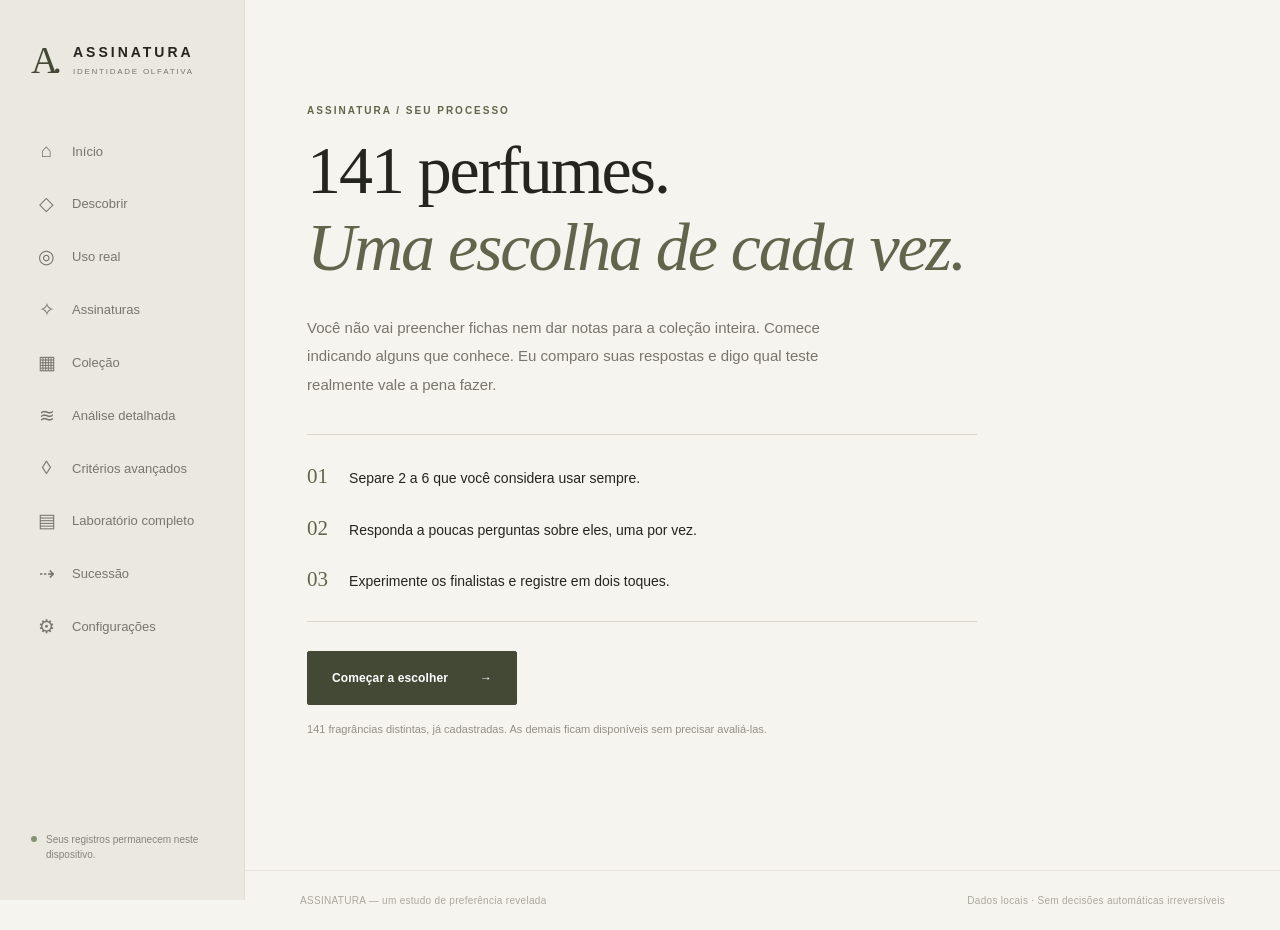
==== commit 985f059e: "ASSINATURA v3: escolha guiada de poucos perfumes, perguntas adaptativas e registro rápido de uso" ====
--- a/assinatura/index.html
+++ b/assinatura/index.html
@@ -6,7 +6,7 @@
 <meta name="description" content="Uma metodologia pessoal de identidade olfativa: escolha, validação e sucessão de fragrâncias.">
 
 
-<link rel="manifest" href="./manifest.webmanifest"><link rel="icon" type="image/svg+xml" href="./icon.svg"><meta name="apple-mobile-web-app-capable" content="yes"><meta name="apple-mobile-web-app-title" content="ASSINATURA"><title>ASSINATURA · Identidade olfativa</title><style>
+<title>ASSINATURA · Identidade olfativa</title><style>
 :root{--paper:#f6f4ef;--wash:#efede6;--white:#fffefa;--ink:#25251f;--muted:#817f75;--soft:#d9d5c9;--olive:#60654b;--olive-dark:#444936;--pale:#e8e6dc;--sidebar:#eae8df;--danger:#925849;--font:-apple-system,BlinkMacSystemFont,'Segoe UI',Arial,sans-serif;--serif:Georgia,'Times New Roman',serif;--shade:0 20px 48px rgba(28,29,22,.08)}*{box-sizing:border-box}html{font-size:15px;scroll-behavior:smooth}body{margin:0;background:var(--paper);color:var(--ink);font-family:var(--font);-webkit-font-smoothing:antialiased}button,input,textarea,select{font:inherit}button{cursor:pointer}button:disabled{opacity:.4;cursor:not-allowed}a{color:inherit}input,textarea,select{min-width:0}button:focus-visible,input:focus-visible,textarea:focus-visible,select:focus-visible{outline:2px solid var(--olive);outline-offset:3px}.shell{display:flex;min-height:100vh}.sidebar{width:245px;flex-shrink:0;background:var(--sidebar);padding:38px 19px 20px;display:flex;flex-direction:column;border-right:1px solid #e0ded5;position:sticky;top:0;height:100vh}.brand{display:flex;align-items:center;gap:11px;cursor:pointer;padding:0 12px 45px}.brand-mark{font:38px Georgia,serif;letter-spacing:-6px;padding-right:6px;color:var(--olive-dark)}.brand-name{font-weight:700;letter-spacing:3px;font-size:14px}.brand-name small{display:block;font-weight:500;color:#777567;font-size:8px;letter-spacing:1.75px;margin-top:7px}.sidebar nav{display:grid;gap:4px}.nav-link{display:flex;align-items:center;gap:14px;border:0;background:none;color:#77766e;text-align:left;padding:13px 16px;border-radius:3px;font-size:13px}.nav-link.active{background:var(--white);color:var(--olive-dark);font-weight:700;box-shadow:0 1px 4px #7777770b}.nav-link:hover{color:var(--ink);background:#f5f3ee}.nav-glyph{font-size:19px;width:23px;text-align:center;font-family:Georgia,serif;font-weight:normal}.sidebar-note{margin-top:auto;padding:18px 12px;color:#85847a;line-height:1.5;font-size:10px;display:flex;gap:9px}.tiny-dot{display:inline-block;background:#879275;width:6px;height:6px;flex-shrink:0;border-radius:50%;margin-top:4px}.workspace{flex:1;min-width:0;display:flex;flex-direction:column}.main{width:min(1130px,100%);padding:65px clamp(24px,6%,88px) 80px;margin:0 auto;flex:1}.mobile-header,.mobile-nav{display:none}.footer{display:flex;justify-content:space-between;gap:20px;padding:24px 55px;color:#aaa89e;font-size:10px;letter-spacing:.3px;border-top:1px solid #e7e4db}.eyebrow{font-size:10px;letter-spacing:2px;font-weight:700;color:var(--olive);text-transform:uppercase;margin:0 0 16px}.eyebrow.light{color:#d9ddcc}.page-heading{margin:0 0 36px;max-width:790px}.page-heading h1{font-family:var(--serif);font-size:clamp(28px,3.5vw,42px);font-weight:400;line-height:1.3;letter-spacing:-1.45px;margin:0 0 15px}.lede{font-size:14px;line-height:1.8;color:var(--muted);margin:0}.hero-panel{display:grid;grid-template-columns:1.55fr 1fr;background:var(--olive-dark);min-height:280px;color:white;margin-bottom:35px}.hero-main{padding:45px 46px 40px;display:flex;flex-direction:column;align-items:flex-start;justify-content:center;border-right:1px solid #ffffff25}.hero-main h2,.signature-feature h2{font:400 clamp(26px,3vw,38px)/1.4 var(--serif);letter-spacing:-1px;margin:0 0 16px}.hero-main>p:not(.eyebrow),.signature-feature>p:not(.eyebrow){color:#d6d7ce;font-size:13px;line-height:1.7;max-width:440px}.hero-meta{display:flex;flex-wrap:wrap;gap:12px;font-size:11px!important;color:#e8eade!important}.hero-meta span{border-bottom:1px solid #ffffff40;padding-bottom:8px}.hero-side{padding:38px;display:flex;flex-direction:column;justify-content:center}.small-label{font-size:9px;letter-spacing:1.8px;color:#c2cbb7;font-weight:700}.hero-side strong{font-family:var(--serif);font-size:17px;font-weight:400;line-height:1.5;margin:12px 0 20px}.hero-side p{font-size:12px;line-height:1.6;color:#e7e7df;margin:10px 0 16px}.gap-top{margin-top:8px}.btn{border:1px solid #cac7bb;border-radius:2px;background:transparent;color:var(--ink);display:inline-flex;align-items:center;justify-content:center;gap:12px;padding:12px 19px;min-height:42px;font-weight:700;font-size:12px;letter-spacing:.1px;transition:background .16s,border .16s;white-space:normal}.btn:hover{background:var(--wash)}.btn.primary{background:var(--olive-dark);color:white;border-color:var(--olive-dark)}.btn.primary:hover{background:#272b21}.btn.pale{background:#f1f0e8;border-color:#f1f0e8;color:#2e3328;align-self:flex-start}.btn.pale:hover{background:white}.btn.large{padding:17px 24px;min-height:54px}.btn.large span{margin-left:20px}.btn.warn{color:var(--danger);border-color:#c7aea5}.btn.text-btn{border:none;padding-left:0}.btn.outline-on-dark{border-color:#aaa899;color:white}.btn.outline-on-dark:hover{color:var(--ink)}.metrics{display:grid;grid-template-columns:repeat(4,1fr);margin:0 0 48px;border-bottom:1px solid var(--soft)}.metrics>div{padding:0 20px 28px 0;display:flex;flex-direction:column}.metrics>div+div{padding-left:20px;border-left:1px solid var(--soft)}.metrics span{font-weight:700;letter-spacing:1.2px;color:var(--muted);font-size:9px}.metrics strong{font:400 37px var(--serif);margin:16px 0 4px}.metrics small{color:#9b988e;font-size:10px}.section-heading{display:flex;justify-content:space-between;align-items:baseline;margin:37px 0 17px;gap:10px}.section-heading h2{font:400 21px var(--serif);letter-spacing:-.4px;margin:0}.subtle{color:var(--muted);font-size:11px}.editorial-list{border-top:1px solid var(--soft)}.editorial-list button{width:100%;display:flex;align-items:center;text-align:left;background:transparent;border:0;border-bottom:1px solid var(--soft);padding:20px 5px;gap:26px;color:var(--ink)}.editorial-list button:hover{background:var(--wash)}.editorial-list button>span:nth-child(2){flex:1}.editorial-list strong{font-size:13px;display:block;margin-bottom:7px;font-weight:600}.editorial-list small{display:block;color:var(--muted);font-size:11px}.list-number{font-family:var(--serif);font-size:19px;color:var(--olive)}.welcome{max-width:760px;padding:40px 0}.welcome h1{font:400 clamp(35px,5.4vw,68px)/1.34 var(--serif);letter-spacing:-2.1px;margin:12px 0 28px}.welcome h1 em,.modal-header h2 em{font-weight:400;color:var(--olive)}.welcome>p:not(.eyebrow):not(.micro){font-size:15px;line-height:1.85;color:#77756c;max-width:600px}.welcome-stats{display:flex;gap:0;border-top:1px solid var(--soft);border-bottom:1px solid var(--soft);margin:40px 0 24px;padding:25px 0}.welcome-stats>div{min-width:140px;display:flex;flex-direction:column;gap:5px}.welcome-stats strong{font:400 33px var(--serif)}.welcome-stats small{font-size:11px;color:var(--muted)}.note{font-size:12px!important;background:#eeece4;border-left:2px solid var(--olive);padding:16px 19px;margin:20px 0 30px;line-height:1.7;color:#625e55!important}.micro,.small-note{font-size:11px!important;line-height:1.7;color:#939086}.micro{margin-top:15px}.question-layout{display:grid;grid-template-columns:minmax(0,1.6fr) minmax(220px,.75fr);gap:25px}.question-panel{background:var(--white);padding:38px 40px;box-shadow:0 1px 5px #33333308}.question-top{display:flex;justify-content:space-between;gap:10px;color:var(--muted);font-size:10px;font-weight:700;letter-spacing:1px}.progress-track{height:3px;background:#e5e4da;margin:19px 0 42px}.progress-track i{height:100%;display:block;background:var(--olive)}.question-panel h2{font:400 clamp(21px,2.6vw,29px)/1.5 var(--serif);margin:0 0 29px}.answer-options{display:grid;gap:11px}.answer-options button{display:flex;text-align:left;align-items:center;gap:16px;padding:17px 15px;border:1px solid #e3e0d7;background:#fbfaf7;line-height:1.6;color:var(--ink)}.answer-options button:hover{border-color:var(--olive);background:#f2f1eb}.option-letter{color:var(--olive);font-family:var(--serif);font-size:15px;flex-shrink:0}.answer-arrow{margin-left:auto;color:#9c9e8e}.method-note{padding:30px 13px}.method-note p{font-size:13px;line-height:1.9;color:#868378}.method-note hr{border:0;border-top:1px solid var(--soft);margin:28px 0}.mini-weight{display:flex;justify-content:space-between;gap:15px;font-size:11px;border-bottom:1px solid #e5e2d8;padding:12px 0}.mini-weight strong{font-size:12px}.check-grid{display:grid;gap:12px;margin-bottom:23px}.check-line{display:flex;align-items:center;gap:12px;font-size:13px;background:#f5f4ee;padding:15px;cursor:pointer}.check-line input{width:18px;height:18px;accent-color:var(--olive)}.field{display:flex;flex-direction:column;gap:8px;margin:0 0 20px}.field label,.field>span{font-size:11px;font-weight:700;color:#55564e}.field input,.field textarea,.field select,.inline-form input,.search input{width:100%;border:1px solid #d5d2c8;border-radius:1px;padding:12px 13px;background:#fdfcf9;color:var(--ink);font-size:13px;line-height:1.4}.field select,.toolbar select,.score-line select{appearance:none;background-image:url('data:image/svg+xml,%3Csvg xmlns="http://www.w3.org/2000/svg" width="20" height="20" viewBox="0 0 24 24" fill="none" stroke="%2360654b" stroke-width="1.6"%3E%3Cpath d="m6 9 6 6 6-6"/%3E%3C/svg%3E');background-position:right 10px center;background-repeat:no-repeat;padding-right:32px}.field textarea{resize:vertical}.two-column{display:grid;grid-template-columns:1fr 1fr;gap:22px}.surface{background:var(--white);border:1px solid #e8e5dc}.surface.padded{padding:30px}.surface h2{font:400 22px/1.4 var(--serif);margin:5px 0 15px}.surface p{color:var(--muted);font-size:13px;line-height:1.8}.surface .btn{margin-top:8px}.weight-line{display:grid;grid-template-columns:1.3fr 1fr 35px;gap:13px;align-items:center;border-bottom:1px solid #eeece7;padding:12px 0;font-size:11px}.weight-track{height:4px;background:#e0ded6;overflow:hidden}.weight-track i{display:block;background:var(--olive);height:100%}.answer-recap>div{display:grid;grid-template-columns:1fr 2fr auto;align-items:center;gap:15px;padding:16px 4px;border-bottom:1px solid var(--soft);font-size:12px}.answer-recap span{color:var(--muted);line-height:1.5}.micro-btn{padding:7px 10px;min-height:29px;font-size:10px}.catalog-alert{font-size:12px;line-height:1.7;color:#77786e;margin-bottom:22px;padding:15px 19px;background:#e9e9e0}.catalog-alert b{color:#444839}.error{color:var(--danger)}.toolbar{display:flex;align-items:flex-end;flex-wrap:wrap;gap:12px;margin-bottom:22px}.search{flex:1;min-width:210px;position:relative}.search span{position:absolute;left:15px;top:12px;font-size:20px;color:var(--olive)}.search input{padding-left:40px}.toolbar select{min-height:44px;border:1px solid #d5d2c8;background-color:var(--white);color:var(--ink);font-size:12px;padding:11px 37px 11px 13px}.result-count{font-size:10px;text-transform:uppercase;letter-spacing:1.5px;color:var(--muted)}.brand-section{padding-top:15px;margin-bottom:20px}.brand-section>h2{font:400 22px var(--serif);letter-spacing:-.6px;margin:12px 0 14px}.brand-section>h2 span{font:12px var(--font);color:var(--muted);margin-left:10px}.perfume-row{display:flex;gap:12px;align-items:center;width:100%;background:transparent;border:0;border-top:1px solid var(--soft);text-align:left;padding:14px 8px;color:var(--ink)}.perfume-row:last-child{border-bottom:1px solid var(--soft)}.perfume-row:hover{background:#efeee7}.perfume-title{flex:1;font-size:13px}.perfume-title small{font-size:10px;color:#a7a398;margin-left:10px}.perfume-status{font-size:10px;color:var(--muted);white-space:nowrap}.perfume-status.evaluated{color:var(--olive)}.perfume-status.excluded{color:var(--danger)}.open-arrow{color:var(--olive);font-size:14px}.modal-overlay{position:fixed;inset:0;z-index:50;background:#191d15a3;display:flex;justify-content:flex-end}.modal{background:var(--paper);width:min(660px,100%);height:100%;overflow:auto;box-shadow:var(--shade)}.modal-header{padding:34px 38px 24px;border-bottom:1px solid var(--soft);display:flex;justify-content:space-between;gap:15px}.modal-header h2{font:400 26px/1.55 var(--serif);margin:0;letter-spacing:-.8px}.close{border:none;background:transparent;color:var(--ink);font-size:28px;align-self:flex-start}.modal-body{padding:27px 38px 80px}.modal-body h3{font:400 20px var(--serif);margin:35px 0 20px;border-bottom:1px solid var(--soft);padding-bottom:13px}.modal-body h3 small{font:11px var(--font);color:var(--muted);display:block;margin-top:8px}.form-grid{display:grid;grid-template-columns:1fr 1fr;column-gap:17px}.form-grid .full{grid-column:1/-1}.score-grid{display:grid;grid-template-columns:1fr 1fr;gap:7px 20px}.score-line{display:flex;flex-direction:column;gap:7px;padding:9px 0 11px;border-bottom:1px solid #e7e4dd}.score-line label{font-size:11px;line-height:1.3;color:#5e5f56}.score-line select{background-color:var(--white);border:1px solid #d8d6cc;padding:10px 31px 10px 10px;font-size:12px;max-width:100%;color:var(--ink)}.modal-actions{display:flex;justify-content:flex-end;flex-wrap:wrap;gap:9px;margin-top:28px}.detail-post{border-top:1px solid var(--soft);margin-top:40px;padding-top:24px}.detail-post p{font-size:12px;line-height:1.8;color:var(--muted)}.ranking-overview{display:grid;grid-template-columns:repeat(4,1fr);border-top:1px solid var(--soft);border-bottom:1px solid var(--soft);padding:20px 0;margin:22px 0 28px}.ranking-overview>div{display:flex;flex-direction:column;gap:6px}.ranking-overview b{font:28px var(--serif)}.ranking-overview span{font-size:11px;color:var(--muted)}.inline-field{flex-direction:row;align-items:center;margin:0}.inline-field select{margin-left:12px;max-width:300px}.ranking-list{border-top:1px solid var(--soft)}.ranking-row{display:grid;grid-template-columns:56px 1fr auto;gap:15px;border-bottom:1px solid var(--soft);padding:21px 7px}.rank-index,.queue-index{font:20px var(--serif);color:var(--olive)}.rank-brand{font-size:10px;color:var(--muted);letter-spacing:.8px;text-transform:uppercase;margin:0 0 6px}.rank-body h3{font:400 18px var(--serif);margin:0 0 7px}.rank-sub{font-size:11px;color:#89877c;line-height:1.6;margin:0}.rank-end{display:flex;align-items:flex-end;flex-direction:column;gap:15px}.rank-end strong{font:24px var(--serif)}.rank-end strong small{font:10px var(--font);color:var(--muted);margin-left:4px}.rank-end button{background:none;border:0;text-decoration:underline;color:var(--olive);font-size:11px}.tag{font-size:11px;color:var(--muted)}details{margin-top:14px}summary{cursor:pointer;font-size:11px;color:var(--olive);font-weight:700}.detail-facts{font-size:11px;line-height:1.7;color:#79776f;padding:8px 14px;background:#efede7}.detail-facts p{margin:8px 0}.empty-method{padding:30px;background:#eeece5;color:#77766c;font-size:13px;line-height:1.8;margin:18px 0}.empty-method strong{font:400 20px var(--serif);color:var(--ink)}.method-inline{font-size:12px;line-height:1.75;color:#6f7164;border-left:2px solid var(--olive);background:#eae9e1;padding:15px 18px;margin:19px 0}.weights-grid{display:grid;grid-template-columns:1fr 1fr;gap:15px 30px}.weights-grid>div{display:grid;grid-template-columns:1fr auto;gap:7px;font-size:11px}.weights-grid strong{color:var(--olive)}.weights-grid .weight-track{grid-column:1/-1}.timeline-item{display:grid;grid-template-columns:88px 1fr auto;gap:13px;padding:18px 0;border-bottom:1px solid var(--soft);align-items:start;font-size:12px}.timeline-date{font-size:11px;color:var(--olive)}.timeline-item b,.timeline-item strong{font-size:12px}.timeline-item p{color:var(--muted);font-size:11px;line-height:1.6;margin:5px 0}.timeline-item .quote{font-style:italic;color:#55554c}.timeline-actions{display:flex;gap:8px}.timeline-actions button,.timeline-item>button{background:none;border:0;text-decoration:underline;font-size:11px;color:var(--olive);padding:5px}.form-actions{display:flex;gap:10px;align-items:center;flex-wrap:wrap;margin-top:17px}.signature-feature{padding:38px 42px;background:var(--olive-dark);color:white}.signature-feature>p{font-size:12px;line-height:1.7;color:#e2e4dc}.secondary-grid{display:grid;grid-template-columns:1fr 1fr;gap:18px}.secondary-item{padding:29px;background:var(--white);min-height:205px;display:flex;flex-direction:column}.secondary-item h3{font:400 20px/1.4 var(--serif);margin:0 0 7px}.secondary-item p:not(.eyebrow){font-size:12px;color:var(--muted);line-height:1.65}.secondary-item button{margin-top:auto;background:none;border:0;text-align:left;padding:5px 0;color:var(--olive);font-size:11px;font-weight:700}.choice-list{display:grid;gap:12px;margin-top:25px}.choice{display:flex;justify-content:space-between;align-items:center;gap:18px;padding:20px;background:var(--white)}.choice h3{font:400 19px var(--serif);margin:9px 0}.choice p{color:var(--muted);font-size:11px}.succession-current{padding:25px 28px;background:var(--white);display:flex;justify-content:space-between;gap:20px;align-items:center}.succession-current h2{font:400 21px/1.5 var(--serif);margin:0 0 8px}.succession-current p:not(.eyebrow){color:var(--muted);font-size:11px}.succession-list{border-top:1px solid var(--soft)}.succession-list article{display:flex;gap:18px;padding:17px 5px;border-bottom:1px solid var(--soft);align-items:center}.succession-list article>div:nth-child(2){flex:1;min-width:0}.succession-list strong{display:block;font-size:13px;font-weight:600}.succession-list small{display:block;color:var(--muted);margin-top:6px;font-size:11px}.queue-controls{display:flex;gap:7px}.queue-controls button{border:1px solid var(--soft);background:none;min-width:32px;min-height:32px;color:var(--olive)}.settings-columns{display:grid;grid-template-columns:1fr 1fr;gap:18px}.settings-list>div{display:flex;align-items:center;justify-content:space-between;gap:20px;padding:13px 0;border-bottom:1px solid var(--soft)}.settings-list strong{font-size:12px;display:block}.settings-list small{font-size:11px;color:var(--muted);margin-top:6px;display:block}.inline-form{display:flex;gap:9px;margin-top:20px;flex-wrap:wrap}.inline-form input{flex:1;min-width:130px}.spaced{margin-bottom:18px}.import-label{cursor:pointer}.audit-list{max-height:430px;overflow:auto;border-top:1px solid var(--soft)}.audit-list>div{display:grid;grid-template-columns:115px 145px 1fr;gap:15px;padding:12px 0;border-bottom:1px solid var(--soft);font-size:11px}.audit-list time{color:var(--muted)}.audit-list strong{color:var(--olive)}.audit-list span{color:#77756f;word-break:break-word}.science{padding:20px 0;border-top:1px solid var(--soft);margin-top:25px}.science p{font-size:12px;color:var(--muted);line-height:1.9}.toast{position:fixed;z-index:90;bottom:25px;right:30px;background:var(--ink);color:white;font-size:12px;max-width:min(370px,90vw);line-height:1.6;padding:18px 22px;box-shadow:var(--shade)}.boot{font:30px var(--serif);padding:20vh 10vw}.boot span{display:block;font:12px var(--font);color:var(--muted);margin-top:12px}
 @media(max-width:1000px){.sidebar{width:205px}.main{padding:45px 30px}.hero-panel{grid-template-columns:1.25fr 1fr}.hero-main{padding:32px}.hero-side{padding:28px}.footer{padding:24px 30px}}
 @media(max-width:760px){.sidebar{display:none}.mobile-header{display:flex;justify-content:space-between;align-items:center;background:var(--paper);height:65px;padding:0 22px;border-bottom:1px solid var(--soft);position:sticky;top:0;z-index:10}.brand-small{font:25px Georgia,serif;color:var(--olive-dark)}.brand-small span{font:700 12px var(--font);letter-spacing:2.5px;margin-left:10px;color:var(--ink)}.edition{font-size:8px;letter-spacing:1.2px;color:var(--muted)}.mobile-nav{display:flex;position:fixed;z-index:20;bottom:0;left:0;right:0;background:#fdfbf7ee;backdrop-filter:blur(14px);-webkit-backdrop-filter:blur(14px);border-top:1px solid var(--soft);padding:8px 5px max(8px,env(safe-area-inset-bottom));overflow-x:auto;justify-content:space-around;box-shadow:0 -3px 15px #24242408}.mobile-nav button{flex:1;min-width:62px;border:0;background:none;display:flex;flex-direction:column;gap:3px;align-items:center;justify-content:center;color:#949186;padding:4px 2px}.mobile-nav button.active{color:var(--olive-dark)}.mobile-nav button>span{font-size:20px;height:22px;font-family:Georgia,serif}.mobile-nav button small{font-size:10px;letter-spacing:.15px}.main{padding:32px 20px 135px}.footer{display:none}.page-heading{margin-bottom:28px}.hero-panel,.question-layout,.two-column,.secondary-grid,.settings-columns{grid-template-columns:1fr}.hero-main{border-right:0;border-bottom:1px solid #ffffff24;min-height:225px}.hero-side{padding:25px 30px}.metrics{grid-template-columns:1fr 1fr;gap:0}.metrics>div{border-bottom:1px solid var(--soft);min-height:108px;padding:17px 10px!important}.metrics>div+div{border-left:0}.metrics>div:nth-child(even){border-left:1px solid var(--soft)}.metrics strong{margin:10px 0}.welcome{padding:25px 0}.welcome-stats>div{min-width:0;flex:1}.welcome-stats small{font-size:9px}.question-panel{padding:24px 21px}.method-note{padding:25px 4px}.form-grid,.score-grid{grid-template-columns:1fr}.modal{width:100%;height:100dvh}.modal-header{padding:24px}.modal-body{padding:20px 24px 110px}.toolbar{gap:8px}.toolbar .search{flex-basis:100%}.toolbar select{flex:1;max-width:100%}.perfume-row{gap:8px}.perfume-title{font-size:12px}.perfume-status{font-size:9px}.ranking-row{grid-template-columns:27px 1fr auto;gap:10px}.ranking-overview{gap:10px}.ranking-overview b{font-size:21px}.ranking-overview span{font-size:9px}.rank-body h3{font-size:15px}.rank-end strong{font-size:19px}.rank-end button{font-size:10px}.rank-index{font-size:15px}.inline-field{display:flex;align-items:flex-start;flex-direction:column;gap:5px}.inline-field select{margin-left:0}.weights-grid{grid-template-columns:1fr}.timeline-item{grid-template-columns:70px 1fr;gap:12px}.timeline-actions,.timeline-item>button{grid-column:2}.signature-feature{padding:30px 24px}.succession-current{flex-direction:column;align-items:flex-start}.audit-list>div{grid-template-columns:80px 1fr;gap:8px}.audit-list span{grid-column:2}.answer-recap>div{grid-template-columns:1fr auto}.answer-recap span{grid-row:2;grid-column:1/-1}.form-actions .btn{flex:auto}.answer-options button{min-height:66px}}
@@ -16,6 +16,20 @@
 .aside-weights{margin-top:30px;border-top:1px solid var(--line);padding-top:18px}.aside-weights>p{font-size:10px;letter-spacing:.08em;font-weight:700;color:var(--accent)}.aside-weights>div{display:flex;justify-content:space-between;gap:9px;margin-bottom:10px;font-size:11px;color:var(--muted)}.aside-weights strong{color:var(--ink)}
 
 .category-controls{display:flex;gap:15px;flex-wrap:wrap}.restore-categories{border-top:1px solid var(--line);padding:17px 0;display:flex;gap:12px;align-items:center;flex-wrap:wrap;font-size:11px;color:var(--muted)}
+/* Modo guiado: foco em uma decisão de cada vez, sem solicitar fichamento do acervo. */
+.quick-welcome{max-width:670px}.quick-welcome h1{font-size:clamp(39px,7vw,68px);line-height:1.13}.quick-welcome>p:not(.eyebrow):not(.micro){max-width:560px;font-size:15px;line-height:1.9}
+.intro-timeline{border-top:1px solid var(--soft);border-bottom:1px solid var(--soft);margin:35px 0 29px;padding:16px 0}.intro-timeline>div{display:flex;gap:21px;align-items:baseline;padding:13px 0;font-size:14px;line-height:1.6}.intro-timeline b{font:21px var(--serif);color:var(--olive)}
+.simple-hero{background:var(--olive-dark);color:#fefefc;min-height:290px;padding:39px 45px;display:flex;flex-direction:column;align-items:flex-start;justify-content:center;gap:8px}
+.simple-hero .eyebrow{color:#cfdbc7}.simple-hero h2{font:400 clamp(27px,3.6vw,40px)/1.23 var(--serif);margin:6px 0 3px;max-width:690px}.simple-hero p:not(.eyebrow){color:#dfe4d7;font-size:13px;max-width:600px;line-height:1.8}.simple-hero .btn{margin-top:16px}
+.simple-progress{display:grid;grid-template-columns:repeat(3,1fr);border-bottom:1px solid var(--soft);margin:0 0 37px}.simple-progress>div{padding:20px 12px 20px 0;display:flex;align-items:baseline;gap:12px}.simple-progress span{font:32px var(--serif);color:var(--olive-dark)}.simple-progress small{color:var(--muted);font-size:11px}
+.simple-actions{border-top:1px solid var(--soft)}.simple-actions>button{border:0;border-bottom:1px solid var(--soft);background:transparent;display:flex;align-items:center;gap:20px;width:100%;padding:20px 2px;text-align:left;color:var(--ink);cursor:pointer}.simple-actions>button span:nth-child(2){flex:1}.simple-actions strong{display:block;font:400 20px var(--serif);margin-bottom:6px}.simple-actions small{display:block;font-size:12px;color:var(--muted);line-height:1.55}.simple-step{font:21px var(--serif);color:var(--olive)}.simple-footnote{font-size:11px;color:var(--muted);line-height:1.85;margin-top:25px}.simple-highlight{padding:26px 0;border-top:1px solid var(--soft);margin-top:28px}.simple-highlight h3{font:25px var(--serif);margin:11px 0}.simple-highlight p{font-size:12px;line-height:1.7;color:var(--muted);max-width:650px}
+.guided-panel{max-width:780px;padding:33px 36px;background:#fffefb;box-shadow:0 5px 28px #22221408}.guided-panel .eyebrow{margin-top:0}.guide-picked{display:flex;flex-wrap:wrap;gap:9px;min-height:35px;margin:18px 0 30px}.picked-chip{display:inline-flex;align-items:center;gap:9px;background:#edece5;padding:11px 10px 11px 15px;font-size:12px;max-width:100%;overflow-wrap:anywhere}.picked-chip button{border:0;background:transparent;color:var(--olive-dark);font-size:21px;cursor:pointer;line-height:1}.guide-search{margin:12px 0}.guide-search input{font-size:16px;min-height:51px}.guide-matches{border-top:1px solid var(--soft);margin-top:15px}.guide-match{width:100%;background:none;border:0;border-bottom:1px solid var(--soft);display:flex;justify-content:space-between;align-items:center;text-align:left;gap:12px;padding:16px 4px;cursor:pointer;color:var(--ink)}.guide-match strong{display:block;font-weight:500;font-size:14px}.guide-match small{display:block;color:var(--muted);font-size:11px;margin-top:4px}.guide-match b{font-weight:400;color:var(--olive);font-size:24px}.guide-controls{display:flex;flex-wrap:wrap;gap:10px;align-items:center;margin-top:26px}.guide-controls button[disabled]{opacity:.42;cursor:not-allowed}.guide-controls .btn{min-height:48px}
+.ask-panel{padding:42px 45px}.ask-name{font:400 30px var(--serif);margin:11px 0 25px;color:var(--olive-dark)}.ask-panel h3{font:400 26px/1.4 var(--serif);margin:0}.question-hint{color:var(--muted);font-size:12px;line-height:1.75;margin:17px 0 29px}.guide-answers{display:grid;gap:10px}.guide-answers button{border:1px solid var(--soft);background:#f8f7f3;text-align:left;display:flex;justify-content:space-between;align-items:center;gap:14px;font-size:14px;min-height:63px;padding:14px 19px;line-height:1.5;cursor:pointer;color:var(--ink)}.guide-answers button:active,.guide-answers button:focus-visible{background:#e2e6dd;outline-color:var(--olive)}.guide-answers button span{color:var(--olive)}.guide-skipline{margin-top:23px;display:flex;gap:10px;flex-wrap:wrap}.guide-skipline .btn{font-size:11px}
+.guide-overview{display:grid;grid-template-columns:repeat(3,1fr);gap:10px;margin:10px 0 25px;border-top:1px solid var(--soft);border-bottom:1px solid var(--soft);padding:20px 0}.guide-overview>div{display:flex;flex-direction:column;gap:5px}.guide-overview b{font:30px var(--serif)}.guide-overview span{font-size:10px;color:var(--muted);line-height:1.4}.guide-results-list{border-top:1px solid var(--soft)}.guide-result{display:grid;grid-template-columns:37px minmax(0,1fr) auto;align-items:center;gap:15px;padding:22px 0;border-bottom:1px solid var(--soft)}.guide-result .num{font:22px var(--serif);color:var(--olive)}.guide-result h3{font:21px var(--serif);margin:7px 0}.guide-result p{font-size:12px;color:var(--muted);line-height:1.6;margin:7px 0}.guide-result small{font-size:10px;color:#898479;line-height:1.5}.guide-result .btn{padding:10px 12px;font-size:11px}.guided-duel,.guided-final{padding:30px 33px;background:#eeede6;margin-top:27px}.guided-duel h3,.guided-final h3{font:24px/1.35 var(--serif);margin:8px 0 18px}.guided-final p{font-size:13px;color:var(--muted);line-height:1.8}.duel-options{display:flex;align-items:stretch;gap:15px}.duel-options>button{flex:1;min-width:0;display:flex;flex-direction:column;gap:6px;padding:22px 17px;text-align:left;border:1px solid #d7d7ca;background:#fffefb;color:var(--ink);cursor:pointer}.duel-options button strong{font:20px var(--serif);overflow-wrap:anywhere}.duel-options button small{font-size:10px;color:var(--muted)}.duel-options>span{align-self:center;color:var(--muted);font:16px var(--serif)}
+.quick-panel{max-width:710px}.choice-field{margin:25px 0 0;padding:0;border:0}.choice-field legend{font:20px/1.35 var(--serif);margin-bottom:17px}.segmented-answers{display:grid;grid-template-columns:repeat(3,1fr);gap:9px}.segmented-answers label{cursor:pointer}.segmented-answers input{position:absolute;opacity:0;width:1px;height:1px}.segmented-answers span{display:flex;align-items:center;justify-content:center;text-align:center;min-height:60px;background:#f5f4ef;border:1px solid #d8d8d0;color:var(--ink);padding:9px;font-size:12px;line-height:1.4}.segmented-answers input:checked+span{background:#3b4632;color:white;border-color:#3b4632}.segmented-answers input:focus-visible+span{outline:2px solid var(--olive);outline-offset:2px}.quick-extra{margin:25px 0}.quick-extra summary{font-size:12px}.quick-panel button[type=submit]{margin-top:5px}.quick-history{border-top:1px solid var(--soft);max-width:710px}.quick-history>div{display:flex;justify-content:space-between;align-items:center;gap:15px;padding:17px 0;border-bottom:1px solid var(--soft)}.quick-history strong{display:block;font-size:13px}.quick-history small{font-size:11px;color:var(--muted);display:block;margin-top:6px}.quick-history button{background:none;border:0;color:var(--olive);text-decoration:underline;cursor:pointer}
+@media(max-width:760px){.simple-hero{padding:31px 25px;min-height:260px}.simple-progress{gap:8px}.simple-progress>div{gap:6px;flex-direction:column}.simple-progress span{font-size:29px}.guided-panel{padding:24px 20px}.ask-panel{padding:27px 20px}.ask-panel h3{font-size:23px}.ask-name{font-size:25px}.guide-result{grid-template-columns:24px minmax(0,1fr);gap:10px}.guide-result .btn{grid-column:2;justify-self:start}.guide-result h3{font-size:19px}.guided-duel,.guided-final{padding:24px 19px}.duel-options{gap:7px}.duel-options>button{padding:16px 10px}.duel-options button strong{font-size:17px}.segmented-answers{gap:6px}.segmented-answers span{font-size:11px;min-height:68px;padding:8px 4px}.intro-timeline>div{font-size:13px}}
+
+.guide-row-buttons{display:flex;flex-direction:column;gap:8px;align-items:flex-end}.guide-row-buttons button{white-space:normal;text-align:center}@media(max-width:760px){.guide-row-buttons{grid-column:2;flex-direction:row;flex-wrap:wrap;align-items:flex-start}.guide-row-buttons .btn{grid-column:auto}}
 
 </style>
 </head><body><div id="app"><div class="boot">ASSINATURA<span>Preparando o acervo…</span></div></div>
@@ -243,7 +257,8 @@
  // Apply a mild non-similarity rule only if VERIFIED same family is available; never invent families.
  const chosen=[];let prior=state.catalog.find(x=>x.id===mainId);
  const diversity=state.answers.diversity||state.settings.diversity;
- const pool=[...candidates];
+ const emerging=(state.journey?.ids||[]).map(id=>state.catalog.find(p=>p.id===id)).filter(p=>p&&p.id!==mainId&&!p.definitive&&!p.contextExclusions?.main&&p.remainingMl!==0&&Number.isFinite(p.profile?.pleasure)&&Number.isFinite(p.profile?.repetition)&&Number.isFinite(p.profile?.comfort)&&state.quickUses?.some(t=>t.perfumeId===p.id)&&!candidates.some(x=>x.perfume.id===p.id)).sort((a,b)=>(.35*b.profile.pleasure+.4*b.profile.repetition+.25*b.profile.comfort)-(.35*a.profile.pleasure+.4*a.profile.repetition+.25*a.profile.comfort));
+ const pool=[...candidates,...emerging.map(perfume=>({perfume}))];
  while(pool.length&&chosen.length<20){
   const idx=diversity==='continuity'?0:pool.findIndex(x=>!(prior?.family&&x.perfume.family&&normalize(prior.family)===normalize(x.perfume.family)));
   const pick=pool.splice(idx>=0?idx:0,1)[0];chosen.push(pick.perfume.id);prior=pick.perfume;
@@ -258,7 +273,7 @@
  state.signatures.main=null;
  let next=null;
  while(state.signatures.queue.length&&!next){const candidate=state.signatures.queue.shift();const found=state.catalog.find(p=>p.id===candidate);
-   if(found&&!found.definitive&&!found.contextExclusions?.main&&found.remainingMl!==0&&scored(state,found,'main').status==='evaluated')next=candidate;
+   if(found&&!found.definitive&&!found.contextExclusions?.main&&found.remainingMl!==0&&(scored(state,found,'main').status==='evaluated'||(Number.isFinite(found.profile?.pleasure)&&Number.isFinite(found.profile?.comfort)&&Number.isFinite(found.profile?.repetition)&&state.quickUses?.some(t=>t.perfumeId===candidate))))next=candidate;
  }
  if(next)state.signatures.main={perfumeId:next,activatedAt:new Date().toISOString(),manual:false};
  return log(state,'bottle_ended',`${p.brand} — ${p.name} finalizado. Sucessor: ${next||'nenhum elegível'}`);
@@ -288,6 +303,8 @@
  for(const p of data.catalog){if(typeof p.id!=='string'||!p.name||!p.brand||ids.has(p.id))throw Error('Catálogo inválido: IDs repetidos ou registros incompletos.');ids.add(p.id);}
  const audit=catalogAudit(data.catalog);if(audit.soldPresent.length||audit.liveDuplicates.length)throw Error('O arquivo contém produtos vendidos ou duplicações não resolvidas.');
  for(const t of data.experiences){if(!ids.has(t.perfumeId))throw Error('Experiência com referência inexistente.');}
+ if(data.quickUses!==undefined){if(!Array.isArray(data.quickUses)||data.quickUses.some(t=>!ids.has(t.perfumeId)))throw Error('Registros rápidos inválidos.');}
+ if(data.journey!==undefined){if(!data.journey||!Array.isArray(data.journey.ids)||data.journey.ids.some(id=>!ids.has(id)))throw Error('Seleção guiada inválida.');}
  if(data.signatures.main&&!ids.has(data.signatures.main.perfumeId))throw Error('Assinatura ativa sem perfume correspondente.');
  return true;
 }
@@ -331,14 +348,78 @@
 function downloadJSON(name,data){const blob=new Blob([JSON.stringify(data,null,2)],{type:'application/json'});const url=URL.createObjectURL(blob);const a=document.createElement('a');a.href=url;a.download=name;document.body.append(a);a.click();a.remove();setTimeout(()=>URL.revokeObjectURL(url),30000);}
 function readJSONFile(file){return new Promise((resolve,reject)=>{if(file.size>12_000_000){reject(Error('Arquivo demasiado grande'));return;}const r=new FileReader();r.onerror=()=>reject(Error('Arquivo ilegível'));r.onload=()=>{try{resolve(JSON.parse(r.result))}catch{reject(Error('JSON inválido'))}};r.readAsText(file);});}
 
+// journey.js
+// Fluxo guiado: reduzir esforço, sem imputar avaliações aos itens não selecionados.
+
+const GUIDED_FIELDS = [
+  {key:'pleasure', title:'Você realmente tem vontade de usar este perfume?', desc:'Pense no que escolhe por vontade própria, não em elogios.', options:[['5','Sim, escolho espontaneamente'],['4','Gosto bastante'],['3','Gosto, mas raramente escolho'],['2','Não me agrada o suficiente'],['skip','Ainda não sei']]},
+  {key:'repetition', title:'Você conseguiria usá-lo na maioria dos dias por semanas?', desc:'Gostar em ocasiões especiais não é o mesmo que suportar a repetição.', options:[['5','Sim, sem resistência'],['4','Provavelmente sim'],['3','Talvez; preciso testar'],['2','Não. Eu o reservaria para ocasiões'],['skip','Não usei o suficiente']]},
+  {key:'comfort', title:'Como ele se comporta em um dia normal, perto de outras pessoas?', desc:'Só responda com base em sua própria experiência de uso.', options:[['5','Muito confortável'],['4','Confortável, com atenção à dose'],['3','Depende do clima ou do ambiente'],['2','Já me incomodou'],['skip','Ainda não sei']]}
+];
+function ensureJourney(s){
+  if(!s.journey||typeof s.journey!=='object')s.journey={ids:[],skipped:{},startedAt:new Date().toISOString()};
+  if(!Array.isArray(s.journey.ids))s.journey.ids=[];
+  if(!s.journey.skipped||typeof s.journey.skipped!=='object')s.journey.skipped={};
+  if(!Array.isArray(s.quickUses))s.quickUses=[];
+  s.journey.ids=[...new Set(s.journey.ids)].filter(id=>s.catalog.some(p=>p.id===id));
+  return s.journey;
+}
+function canAdd(s,id){const j=ensureJourney(s),p=s.catalog.find(x=>x.id===id);return Boolean(p&&!j.ids.includes(id)&&!p.definitive&&p.remainingMl!==0);}
+function addCandidate(s,id){if(!canAdd(s,id))throw Error('Fragrância indisponível ou já selecionada');ensureJourney(s).ids.push(id);}
+function removeCandidate(s,id){const j=ensureJourney(s);j.ids=j.ids.filter(x=>x!==id);}
+function searchCandidates(s,query='',limit=15){const j=ensureJourney(s),q=normalize(query);return s.catalog.filter(p=>!j.ids.includes(p.id)&&!p.definitive&&p.remainingMl!==0&&(!q||normalize(p.brand+' '+p.name).includes(q))).sort((a,b)=>(a.brand+' '+a.name).localeCompare(b.brand+' '+b.name,'pt-BR')).slice(0,limit);}
+function nextGuidedQuestion(s){const j=ensureJourney(s);const ps=j.ids.map(id=>s.catalog.find(p=>p.id===id)).filter(p=>p&&!p.definitive&&!p.contextExclusions?.main&&p.remainingMl!==0);
+  // Primeiro identifica prazer revelado, sem desperdiçar questões com quem não gosta.
+  for(const p of ps){if(!(typeof p.profile?.pleasure==='number')&&!j.skipped[p.id+'|pleasure'])return {perfume:p, field:GUIDED_FIELDS[0]};}
+  const promising=ps.filter(p=>typeof p.profile?.pleasure==='number'&&p.profile.pleasure>=3);
+  for(const field of GUIDED_FIELDS.slice(1))for(const p of promising){if(!(typeof p.profile?.[field.key]==='number')&&!j.skipped[p.id+'|'+field.key])return {perfume:p,field};}
+  return null;
+}
+function recordGuidedAnswer(s,id,key,value){const j=ensureJourney(s),p=s.catalog.find(x=>x.id===id);if(!j.ids.includes(id)||!p||!GUIDED_FIELDS.some(f=>f.key===key))throw Error('Resposta fora do diagnóstico guiado');
+  if(value==='skip'){j.skipped[id+'|'+key]=true;return;}
+  const n=Number(value);if(![2,3,4,5].includes(n))throw Error('Resposta inválida');
+  p.profile??={};p.profile[key]=n;delete j.skipped[id+'|'+key];
+}
+const mean=(a)=>a.reduce((t,x)=>t+x,0)/a.length;
+function guidedResults(s){const j=ensureJourney(s);return j.ids.map(id=>{
+  const p=s.catalog.find(x=>x.id===id),q=s.quickUses.filter(t=>t.perfumeId===id),items=['pleasure','repetition','comfort'].filter(k=>Number.isFinite(p.profile?.[k]));
+  const complete=items.length===3;
+  const observations=q.filter(t=>t.issue==='none');
+  const repeated=observations.map(t=>({yes:5,maybe:3,no:1}[t.repeat])).filter(Number.isFinite);
+  const comfortable=observations.map(t=>({great:5,okay:3,bad:1}[t.comfort])).filter(Number.isFinite);
+  // Priorização interna, sem classificar uma nota como probabilidade científica.
+  const core=complete?0.35*p.profile.pleasure+0.4*p.profile.repetition+0.25*p.profile.comfort:null;
+  const trials=(repeated.length&&comfortable.length)?(mean(repeated)*.5+mean(comfortable)*.5):null;
+  const duel=s.comparisons.filter(c=>c.context==='main'&&c.winner&&[c.a,c.b].includes(id));
+  const win=duel.filter(c=>c.winner===id).length,loss=duel.length-win;
+  const score=core===null?null:core+(trials===null?0:(trials-core)*Math.min(.35,observations.length*.13))+Math.min(.2,Math.max(-.2,(win-loss)*.1));
+  return {perfume:p,score,complete,questions:items.length,days:new Set(q.map(t=>t.date)).size,uses:q.length,duels:duel.length,validation:validationFor(s,id), discouraged:p.profile?.pleasure<=2||p.profile?.repetition<=2, reason:p.profile?.repetition<=2?'Você indicou que não deseja repeti-lo no cotidiano.':p.profile?.pleasure<=2?'Você não demonstra vontade de usá-lo.':null};
+ }).sort((a,b)=>Number(b.complete)-Number(a.complete)||((b.score??-1)-(a.score??-1))||(b.questions-a.questions)||a.perfume.id.localeCompare(b.perfume.id));}
+function candidatePair(s){const res=guidedResults(s).filter(x=>!x.discouraged&&!x.perfume.definitive&&!x.perfume.contextExclusions?.main&&x.perfume.remainingMl!==0);
+  if(res.length<2)return null;const pool=[];for(let i=0;i<Math.min(7,res.length);i++)for(let k=i+1;k<Math.min(7,res.length);k++){
+    const a=res[i],b=res[k],old=s.comparisons.filter(x=>x.context==='main'&&[x.a,x.b].includes(a.perfume.id)&&[x.a,x.b].includes(b.perfume.id));
+    const close=a.score!==null&&b.score!==null?Math.abs(a.score-b.score):0.5;
+    pool.push({a:a.perfume,b:b.perfume,priority:2-close-old.length*3+(a.complete&&b.complete?1:0)});
+  }return pool.sort((a,b)=>b.priority-a.priority||a.a.id.localeCompare(b.a.id))[0];}
+function addQuickUse(s,t){ensureJourney(s);if(!s.catalog.some(p=>p.id===t.perfumeId))throw Error('Perfume não encontrado');
+  if(!/^\d{4}-\d{2}-\d{2}$/.test(t.date)||Number.isNaN(Date.parse(t.date+'T12:00:00')))throw Error('Data inválida');
+  if(!['great','okay','bad'].includes(t.comfort)||!['yes','maybe','no'].includes(t.repeat))throw Error('Marque conforto e vontade de repetir');
+  if(!['none','heat','dose','setting','other'].includes(t.issue)||!s.categories.some(c=>c.id===t.context))throw Error('Contexto inválido');
+  const id='q'+Date.now().toString(36)+Math.random().toString(36).slice(2,5);
+  s.quickUses.unshift({...t,id,at:new Date().toISOString()});return id;
+}
+function guideSummary(s){ensureJourney(s);const r=guidedResults(s);return {selected:r.length,complete:r.filter(x=>x.complete).length,noted:r.filter(x=>x.questions>0).length,tested:new Set(s.quickUses.map(x=>x.perfumeId)).size,pair:candidatePair(s),question:nextGuidedQuestion(s)};}
+
 // app.js
 
 
+
 const app=document.querySelector('#app');
-const tabs=[['home','Início'],['diagnosis','Diagnóstico'],['collection','Coleção'],['laboratory','Laboratório'],['ranking','Ranking'],['signatures','Assinaturas'],['succession','Sucessão'],['settings','Configurações']];
-const glyph={home:'⌂',diagnosis:'◇',collection:'▦',laboratory:'◎',ranking:'≋',signatures:'✧',succession:'⇢',settings:'⚙',more:'···'};
+const tabs=[['home','Início'],['guide','Descobrir'],['quick','Uso real'],['signatures','Assinaturas'],['collection','Coleção'],['ranking','Análise detalhada'],['diagnosis','Critérios avançados'],['laboratory','Laboratório completo'],['succession','Sucessão'],['settings','Configurações']];
+const glyph={home:'⌂',guide:'◇',quick:'◎',diagnosis:'◊',collection:'▦',laboratory:'▤',ranking:'≋',signatures:'✧',succession:'⇢',settings:'⚙',more:'···'};
 let state=blankState(),tab='home',context='main',collectionSearch='',collectionFilter='all',detailId=null,trialEdit=null,notice='',filterRanking='all',sortCollection='brand',queueChange=false,modalFocus=null;
 let saving=Promise.resolve();
+let guideSearch='',guideAdding=false,quickSelected='',guideSessionPreview=false;
 const esc=(v)=>String(v??'').replace(/[&<>"']/g,c=>({'&':'&amp;','<':'&lt;','>':'&gt;','"':'&quot;',"'":'&#39;'}[c]));
 const fmt=(n)=>n==null?'—':String(n).replace('.',',');
 const perfume=(id)=>state.catalog.find(x=>x.id===id);
@@ -360,16 +441,28 @@
 function render(){
  const newStart=!state.introductionSeen;
  if(newStart)tab='welcome';
- const content={welcome,home,diagnosis,collection,laboratory,ranking:renderRanking,signatures,succession,settings,more:moreMenu}[tab]?.()||home();
- app.innerHTML=`<div class="shell"><aside class="sidebar"><div class="brand" data-go="home" role="button" tabindex="0"><span class="brand-mark">A.</span><span class="brand-name">ASSINATURA<small>IDENTIDADE OLFATIVA</small></span></div><nav aria-label="Navegação principal">${tabs.map(([t,l])=>`<button class="nav-link ${t===tab?'active':''}" data-go="${t}" ${t===tab?'aria-current="page"':''}><span class="nav-glyph">${glyph[t]}</span>${l}</button>`).join('')}</nav><div class="sidebar-note"><span class="tiny-dot"></span> Seus registros permanecem neste dispositivo.</div></aside><div class="workspace"><header class="mobile-header"><div class="brand-small">A. <span>ASSINATURA</span></div><span class="edition">ESTUDO PESSOAL • 01</span></header><main id="main" class="main">${content}</main><footer class="footer"><span>ASSINATURA — um estudo de preferência revelada</span><span>Dados locais · Sem decisões automáticas irreversíveis</span></footer></div><nav class="mobile-nav" aria-label="Navegação móvel">${[['home','Início'],['diagnosis','Diagnóstico'],['collection','Acervo'],['laboratory','Testes'],['more','Mais']].map(([t,l])=>`<button data-go="${t}" class="${t===tab||(t==='more'&&['ranking','signatures','succession','settings'].includes(tab))?'active':''}" aria-label="${l}"><span>${glyph[t]}</span><small>${l}</small></button>`).join('')}</nav></div>${notice?`<div role="status" class="toast">${esc(notice)}</div>`:''}${detailId?modalPerfume():''}${trialEdit?modalTrial():''}`;
-}
-function moreMenu(){return `${pageTitle('NAVEGAÇÃO / EXPLORAR','Outras áreas do estudo.','Acompanhe classificações, assinaturas, a fila e suas configurações.')}<div class="editorial-list">${[['ranking','Ranking e incerteza','Critérios, dados ausentes, explicações e sensibilidade'],['signatures','Assinaturas','Sua principal e funções secundárias deliberadas'],['succession','Fila de sucessão','Próximos frascos e histórico de término'],['settings','Configurações','Backup, restauração, protocolo e auditoria']].map(([id,title,desc],i)=>`<button data-go="${id}"><span class="list-number">0${i+1}</span><span><strong>${title}</strong><small>${desc}</small></span><span>↗</span></button>`).join('')}</div>`;}
-function welcome(){const a=catalogAudit(state.catalog);return `<div class="welcome"><p class="eyebrow">A identidade não se presume. Investiga-se.</p><h1>Qual fragrância<br><em>será reconhecida</em><br>como sua?</h1><p>Não existe escolha prévia. O aplicativo separa o prazer de usar, a capacidade de repetir e a adequação ao seu cotidiano. Só os testes na pele permitem validar uma assinatura.</p><div class="welcome-stats"><div><strong>${a.originalEntries}</strong><small>linhas informadas</small></div><div><strong>${a.uniqueRecords}</strong><small>perfumes distintos</small></div><div><strong>${a.sourceDuplicates.length}</strong><small>duplicata identificada</small></div></div><p class="note">Conferência: Sospiro Vibrato foi listado nas posições 131 e 137, mas corresponde a um único registro editável. Os três perfumes vendidos não integram o acervo.</p><button class="btn primary large" data-action="begin">Iniciar a investigação <span>→</span></button><p class="micro">Seu progresso será salvo automaticamente, sem conta e sem coleta externa.</p></div>`;}
-function home(){const a=catalogAudit(state.catalog),evaluated=ranking(state,'main').filter(x=>x.status==='evaluated'),act=nextAction(state),m=state.signatures.main,p=m&&perfume(m.perfumeId),next=state.signatures.queue[0],q=progress(state.answers),tested=new Set(state.experiences.map(x=>x.perfumeId)).size;
-return `${pageTitle('O SEU ESTUDO / VISÃO GERAL','Sua identidade, construída com evidências.','Um perfume recorrente, uma sucessão consciente e exceções com propósito.')}
-<div class="hero-panel"><div class="hero-main"><p class="eyebrow light">ASSINATURA PRINCIPAL</p><h2>${p?esc(p.name):'Ainda não determinada'}</h2><p>${p?esc(p.brand):'O sistema não vai escolher um nome antes de conhecer suas preferências e sua experiência real.'}</p>${p?`<div class="hero-meta"><span>${validationFor(state,p.id).valid?'Validada por protocolo interno':'Em validação'}</span><span>Volume: ${p.remainingMl??'não informado'} ml</span></div>`:''}</div><div class="hero-side"><span class="small-label">PRÓXIMO DA FILA</span><strong>${next?esc(name(next)):'Aguardando evidências'}</strong><span class="small-label gap-top">AÇÃO RECOMENDADA</span><p>${esc(act.message)}</p>${button('Prosseguir',`go:${act.section}`,'','btn pale')}</div></div>
-<div class="metrics"><div><span>PERFUMES DISTINTOS</span><strong>${a.uniqueRecords}</strong><small>${a.originalEntries} entradas originais</small></div><div><span>CANDIDATOS AVALIADOS</span><strong>${evaluated.length}</strong><small>${state.catalog.filter(eligible).length} ainda elegíveis</small></div><div><span>TESTADOS NA PELE</span><strong>${tested}</strong><small>${state.experiences.length} registros de uso</small></div><div><span>DIAGNÓSTICO</span><strong>${q.answered}/${q.total}</strong><small>questões discriminativas</small></div></div>
-${sectionTitle('Próximos passos',`<span class="subtle">Processo auditável</span>`)}<div class="editorial-list"><button data-go="diagnosis"><span class="list-number">01</span><span><strong>Entender seus critérios de decisão</strong><small>Compromissos, ambientes e tolerância à repetição</small></span><span>↗</span></button><button data-go="collection"><span class="list-number">02</span><span><strong>Trazer experiências prévias ao modelo</strong><small>Avaliar poucos perfumes de cada vez, sem obrigar 141 respostas</small></span><span>↗</span></button><button data-go="laboratory"><span class="list-number">03</span><span><strong>Testar os concorrentes em dias diferentes</strong><small>Comparações e evidência prática em vez de descrições de marketing</small></span><span>↗</span></button></div>`;}
+ const content={welcome,home,guide:guided,quick:quickUse,diagnosis,collection,laboratory,ranking:renderRanking,signatures,succession,settings,more:moreMenu}[tab]?.()||home();
+ app.innerHTML=`<div class="shell"><aside class="sidebar"><div class="brand" data-go="home" role="button" tabindex="0"><span class="brand-mark">A.</span><span class="brand-name">ASSINATURA<small>IDENTIDADE OLFATIVA</small></span></div><nav aria-label="Navegação principal">${tabs.map(([t,l])=>`<button class="nav-link ${t===tab?'active':''}" data-go="${t}" ${t===tab?'aria-current="page"':''}><span class="nav-glyph">${glyph[t]}</span>${l}</button>`).join('')}</nav><div class="sidebar-note"><span class="tiny-dot"></span> Seus registros permanecem neste dispositivo.</div></aside><div class="workspace"><header class="mobile-header"><div class="brand-small">A. <span>ASSINATURA</span></div><span class="edition">ESTUDO PESSOAL • 01</span></header><main id="main" class="main">${content}</main><footer class="footer"><span>ASSINATURA — um estudo de preferência revelada</span><span>Dados locais · Sem decisões automáticas irreversíveis</span></footer></div><nav class="mobile-nav" aria-label="Navegação móvel">${[['home','Início'],['guide','Escolher'],['quick','Uso real'],['signatures','Assinatura'],['more','Mais']].map(([t,l])=>`<button data-go="${t}" class="${t===tab||(t==='more'&&['ranking','diagnosis','laboratory','collection','succession','settings'].includes(tab))?'active':''}" aria-label="${l}"><span>${glyph[t]}</span><small>${l}</small></button>`).join('')}</nav></div>${notice?`<div role="status" class="toast">${esc(notice)}</div>`:''}${detailId?modalPerfume():''}${trialEdit?modalTrial():''}`;
+}
+function moreMenu(){return `${pageTitle('EXPLORAR / OPCIONAL','Aprofundar quando quiser.','O modo guiado já permite começar. Os recursos abaixo são opcionais.')}<div class="editorial-list">${[['collection','Minha coleção','Buscar os 141 perfumes e consultar as fichas'],['ranking','Análise detalhada','O que sabemos e o que ainda não sabemos'],['diagnosis','Critérios avançados','Refinar seus pesos de decisão quando quiser'],['laboratory','Laboratório completo','Registros com clima, duração e borrifadas'],['succession','Fila de sucessão','Gerenciar os próximos frascos'],['settings','Configurações e backup','Exportar, importar e revisar escolhas']].map(([id,title,desc],i)=>`<button data-go="${id}"><span class="list-number">0${i+1}</span><span><strong>${title}</strong><small>${desc}</small></span><span>↗</span></button>`).join('')}</div>`;}
+function welcome(){const a=catalogAudit(state.catalog);return `<div class="welcome quick-welcome"><p class="eyebrow">ASSINATURA / SEU PROCESSO</p><h1>141 perfumes.<br><em>Uma escolha de cada vez.</em></h1><p>Você não vai preencher fichas nem dar notas para a coleção inteira. Comece indicando alguns que conhece. Eu comparo suas respostas e digo qual teste realmente vale a pena fazer.</p><div class="intro-timeline"><div><b>01</b><span>Separe 2 a 6 que você considera usar sempre.</span></div><div><b>02</b><span>Responda a poucas perguntas sobre eles, uma por vez.</span></div><div><b>03</b><span>Experimente os finalistas e registre em dois toques.</span></div></div><button class="btn primary large" data-action="begin">Começar a escolher <span>→</span></button><p class="micro">${a.uniqueRecords} fragrâncias distintas, já cadastradas. As demais ficam disponíveis sem precisar avaliá-las.</p></div>`;}
+function home(){const j=ensureJourney(state),s=guideSummary(state),m=state.signatures.main,p=m&&perfume(m.perfumeId),next=state.signatures.queue[0],a=catalogAudit(state.catalog),best=guidedResults(state).filter(r=>r.complete&&!r.discouraged)[0];
+return `${pageTitle('ASSINATURA / EM POUCAS ETAPAS',p?'Seu perfume em uso.':'Vamos encontrar o perfume que você vai querer repetir.',p?'Uma escolha estável. Ela não será substituída sem sua decisão ou o fim do frasco.':'Apenas alguns candidatos de cada vez. Nada de preencher 141 avaliações.')}<section class="simple-hero"><p class="eyebrow light">${p?'ASSINATURA ATUAL':'PRÓXIMO PASSO'}</p><h2>${p?esc(p.name):s.selected===0?'Comece pelo que você já conhece.':s.question?'Uma pergunta que faz diferença.':s.complete?'Compare seus finalistas.':'O que falta descobrir?'}</h2><p>${p?esc(p.brand)+(validationFor(state,p.id).valid?' · validada por testes':' · ainda em validação'):s.selected===0?'Escolha 2 a 6 perfumes da sua coleção que realmente cogita usar por semanas.':s.question?`Você selecionou ${s.selected} fragrâncias. Agora só precisa responder sobre elas.`:s.complete?`${s.complete} fragrância(s) com três respostas diretas. Já dá para planejar testes, mas não uma assinatura definitiva.`:'Alguns critérios ainda são desconhecidos. Você pode continuar ou testar na pele.'}</p>${button(p?'Ver minha assinatura':s.selected?'Continuar de onde parei':'Encontrar minha assinatura',p?'go:signatures':'go:guide','','btn pale large')}</section>
+<div class="simple-progress"><div><span>${s.selected}</span><small>na seleção</small></div><div><span>${s.complete}</span><small>avaliados rapidamente</small></div><div><span>${s.tested}</span><small>usados e registrados</small></div></div>
+${sectionTitle('Sem complicação')}<div class="simple-actions"><button data-go="guide"><span class="simple-step">01</span><span><strong>Escolher candidatos</strong><small>Você diz quais conhece e eu faço as perguntas.</small></span><span>↗</span></button><button data-go="quick"><span class="simple-step">02</span><span><strong>Como foi o uso de hoje?</strong><small>Registre conforto e vontade de repetir. Sem planilhas.</small></span><span>↗</span></button><button data-go="signatures"><span class="simple-step">03</span><span><strong>Minha assinatura</strong><small>Decisão principal, exceções e próximo frasco.</small></span><span>↗</span></button></div>
+${best?`<div class="simple-highlight"><span class="eyebrow">CANDIDATO EM OBSERVAÇÃO · NÃO É UMA ESCOLHA DEFINITIVA</span><h3>${esc(name(best.perfume.id))}</h3><p>Entre os nomes examinados, há respostas completas para este perfume. Uma preferência inicial não substitui a experiência repetida na pele.</p>${button('Registrar um uso real','go:quick','','btn')}</div>`:''}
+<p class="simple-footnote">O restante do catálogo (${a.uniqueRecords-s.selected} fragrâncias) não está eliminado, apenas sem informações suficientes. Você pode acrescentar novos nomes quando quiser.</p>`;}
+function guideMatches(){const ids=ensureJourney(state).ids;const matches=searchCandidates(state,guideSearch,12);return `<div class="guide-matches">${!guideSearch.trim()?`<p class="micro">Digite parte de um nome ou marca. Nenhuma ficha precisa ser preenchida.</p>`:matches.length?matches.map(p=>`<button class="guide-match" data-action="guide-add" data-id="${esc(p.id)}"><span><strong>${esc(p.name)}</strong><small>${esc(p.brand)}</small></span><b aria-hidden="true">＋</b></button>`).join(''):'<p class="micro">Nenhuma fragrância encontrada. Experimente outro nome.</p>'}</div>`;}
+function guided(){const j=ensureJourney(state),r=guidedResults(state),stats=guideSummary(state),pair=stats.pair,q=stats.question;
+ if(j.ids.length<2||guideAdding||!j.started)return `${pageTitle('DESCUBRA / PRIMEIRO PASSO','Quais você realmente considera usar?','Selecione 2 a 6 perfumes que já conhece. Isso não exclui nenhum dos outros 141.')}<section class="guided-panel"><p class="eyebrow">SEUS NOMES INICIAIS · ${j.ids.length} SELECIONADO(S)</p><div class="guide-picked">${j.ids.length?j.ids.map(id=>`<span class="picked-chip">${esc(perfume(id)?.name)} <button data-action="guide-remove" data-id="${id}" aria-label="Remover ${esc(perfume(id)?.name)}">×</button></span>`).join(''):'<p class="small-note">Nenhum escolhido ainda. Não precisa indicar todos de que gosta: comece com os que mais usa ou cogita repetir.</p>'}</div><div class="field guide-search"><label for="guide-search">Encontre na sua coleção</label><input autocomplete="off" id="guide-search" type="search" placeholder="Ex.: Terre d’Hermès, Vibrato, Boss..." value="${esc(guideSearch)}"></div><div id="guide-results">${guideMatches()}</div><div class="guide-controls">${button('Continuar com '+j.ids.length+' nomes','guide-start',j.ids.length<2?'disabled':'','btn primary')} ${j.started?button('Voltar aos candidatos','guide-done-adding','','btn'):''}</div><p class="micro">Não há limite de tempo. Você poderá inserir ou retirar nomes depois.</p></section>`;
+ if(q&&!guideSessionPreview){const p=q.perfume,field=q.field;const taken=j.ids.filter(id=>{const x=perfume(id);return !!x?.profile?.pleasure;}).length;return `${pageTitle('DESCUBRA / PERGUNTA CURTA','Uma escolha por vez.','Perguntamos apenas sobre perfumes que você mesmo selecionou.')}<section class="guided-panel ask-panel"><p class="eyebrow">${esc(p.brand)} · ${j.ids.indexOf(p.id)+1} DE ${j.ids.length} NOMES</p><h2 class="ask-name">${esc(p.name)}</h2><h3>${esc(field.title)}</h3><p class="question-hint">${esc(field.desc)}</p><div class="guide-answers">${field.options.map(([v,label])=>`<button data-action="guide-answer" data-id="${p.id}" data-key="${field.key}" data-value="${v}">${esc(label)}<span>→</span></button>`).join('')}</div><div class="guide-skipline">${button('Ver os candidatos sem responder mais','guide-preview','','btn text-btn')} ${button('Trocar os nomes escolhidos','guide-edit','','btn text-btn')}</div></section><p class="simple-footnote">Suas respostas são salvas automaticamente. O que você não sabe continua como desconhecido.</p>`;}
+ const good=r.filter(x=>x.complete&&!x.discouraged),partial=r.filter(x=>!x.complete),discouraged=r.filter(x=>x.discouraged);
+ return `${pageTitle('DESCUBRA / SEUS CANDIDATOS','Uma seleção que faz sentido.','São hipóteses baseadas no que você respondeu — ainda não uma assinatura validada.')}<div class="guide-overview"><div><b>${good.length}</b><span>com respostas completas</span></div><div><b>${partial.length}</b><span>pedem mais informação</span></div><div><b>${state.quickUses.length}</b><span>usos rápidos registrados</span></div></div><section class="guide-results-list">${r.map((x,i)=>`<article class="guide-result"><span class="num">${String(i+1).padStart(2,'0')}</span><div><span class="eyebrow">${esc(x.perfume.brand)}</span><h3>${esc(x.perfume.name)}</h3><p>${x.discouraged?esc(x.reason):x.complete?'Três critérios respondidos · '+x.uses+' uso(s) rápido(s)':`${x.questions}/3 critérios respondidos · inconclusivo`}</p><small>${x.validation.valid?'Validado pelo protocolo completo':'Ainda sem validação por testes completos'}</small></div><div class="guide-row-buttons"><button class="btn mini" data-action="guide-test" data-id="${x.perfume.id}">Testar</button>${x.complete&&!x.discouraged&&x.uses>=1&&!state.signatures.main?`<button class="btn mini" data-action="guide-activate" data-id="${x.perfume.id}">Assumir em teste</button>`:''}</div></article>`).join('')}</section>
+${pair?`<section class="guided-duel"><p class="eyebrow">PERGUNTA COMPARATIVA · OPCIONAL</p><h3>Se precisasse escolher um para repetir durante semanas, qual seria?</h3><div class="duel-options"><button data-action="guide-duel" data-id="${pair.a.id}" data-other="${pair.b.id}"><small>${esc(pair.a.brand)}</small><strong>${esc(pair.a.name)}</strong></button><span>ou</span><button data-action="guide-duel" data-id="${pair.b.id}" data-other="${pair.a.id}"><small>${esc(pair.b.brand)}</small><strong>${esc(pair.b.name)}</strong></button></div><div class="form-actions">${button('Não sei: preciso usar os dois','guide-duel-skip',`data-id="${pair.a.id}" data-other="${pair.b.id}"`,'btn text-btn')}</div></section>`:''}
+<section class="guided-final"><h3>Próximo passo recomendado</h3><p>${good.length?'Escolha um ou dois finalistas e observe como é usá-los em dias diferentes. A preferência inicial ainda pode mudar.':'As informações ainda são insuficientes. Você pode responder mais ou registrar um uso real.'}</p><div class="form-actions">${button('Como foi meu uso?','go:quick','','btn primary')} ${q?button('Responder mais uma pergunta','guide-resume','','btn'):''} ${button('Adicionar outros nomes','guide-edit','','btn')}</div></section>`;}
+function quickUse(){const j=ensureJourney(state),ids=[...j.ids];if(state.signatures.main&&!ids.includes(state.signatures.main.perfumeId))ids.unshift(state.signatures.main.perfumeId);const newest=state.quickUses.slice(0,8);
+return `${pageTitle('USO REAL / SEM PLANILHAS','Usou um perfume hoje?','Registre apenas o que importa. O histórico completo permanece disponível para uma análise mais detalhada.')}${!ids.length?`<div class="guided-final"><h3>Primeiro indique alguns candidatos.</h3><p>Assim o registro mostra somente nomes relevantes, sem obrigar você a procurar entre 141.</p>${button('Escolher candidatos','go:guide','','btn primary')}</div>`:`<section class="guided-panel quick-panel"><form id="quick-use-form"><div class="field"><label>Qual você usou?</label><select name="perfumeId" required>${opts(ids.map(id=>[id,name(id)]),ids.includes(quickSelected)?quickSelected:ids[0])}</select></div><div class="form-grid"><div class="field"><label>Dia</label><input type="date" name="date" value="${dateLocal()}" required></div><div class="field"><label>Onde principalmente?</label><select name="context">${contextOpts('main')}</select></div></div><fieldset class="choice-field"><legend>Foi confortável ao longo do uso?</legend><div class="segmented-answers"><label><input type="radio" name="comfort" value="great" required><span>Sim</span></label><label><input type="radio" name="comfort" value="okay"><span>Mais ou menos</span></label><label><input type="radio" name="comfort" value="bad"><span>Não</span></label></div></fieldset><fieldset class="choice-field"><legend>Você teria vontade de usá-lo novamente amanhã?</legend><div class="segmented-answers"><label><input type="radio" name="repeat" value="yes" required><span>Sim</span></label><label><input type="radio" name="repeat" value="maybe"><span>Talvez</span></label><label><input type="radio" name="repeat" value="no"><span>Não</span></label></div></fieldset><details class="quick-extra"><summary>Algo interferiu no resultado? (opcional)</summary><div class="field"><label>Possível fator</label><select name="issue">${opts([['none','Nada relevante'],['heat','Calor / umidade'],['dose','Quantidade aplicada'],['setting','Ambiente'],['other','Outro motivo']], 'none')}</select></div></details><button type="submit" class="btn primary large">Salvar este uso →</button></form></section>`}
+${sectionTitle('Usos anteriores',`<span class="subtle">${state.quickUses.length} registros rápidos</span>`)}<div class="quick-history">${newest.length?newest.map(t=>`<div><div><strong>${esc(name(t.perfumeId))}</strong><small>${formatDate(t.date)} · ${esc(labelContext(t.context))}</small></div><button data-action="quick-delete" data-id="${t.id}" aria-label="Excluir registro">Excluir</button></div>`).join(''):'<p class="small-note">Quando registrar o primeiro uso, ele aparecerá aqui.</p>'}</div><p class="simple-footnote">O registro rápido é uma observação pessoal, não um teste científico completo. Não é preciso anotar borrifadas, horas ou temperatura para começar; esses detalhes continuam opcionais no laboratório completo.</p>`;}
 function diagnosis(){const q=nextQuestion(state.answers),pr=progress(state.answers),w=weightsFor(state.answers).weights,top=Object.entries(w).sort((a,b)=>b[1]-a[1]).slice(0,4);
 if(!q)return `${pageTitle('MÉTODO / DIAGNÓSTICO','A primeira fase está concluída.','Suas escolhas estruturam critérios de comparação, mas não identificam sozinhas o melhor perfume.')}
 <div class="two-column"><section class="surface padded"><p class="eyebrow">HIERARQUIA PROVISÓRIA</p>${top.map(([k,v])=>`<div class="weight-line"><span>${CRITERIA.find(x=>x.key===k)?.label}</span><div class="weight-track"><i style="width:${Math.round(v*500)}%"></i></div><strong>${Math.round(v*100)}%</strong></div>`).join('')}<p class="small-note">Pesos heurísticos de decisão, não traços psicométricos validados. Você poderá revisá-los.</p></section><section class="surface padded"><h2>Agora o acervo entra em cena</h2><p>Registre prazer, conforto e repetição em alguns perfumes já conhecidos. Depois teste os melhores em condições comparáveis.</p>${button('Abrir coleção','go:collection','','btn primary')}</section></div>${sectionTitle('Respostas registradas')}${answersList()}`;
@@ -429,7 +522,20 @@
 function confirmIt(text){return window.confirm(text);}
 async function onAction(target){const a=target.dataset.action,id=target.dataset.id;
  try {
- if(a==='begin'){state.introductionSeen=true;tab='diagnosis';await commit('onboarding','Início do diagnóstico');return;}
+ if(a==='begin'){state.introductionSeen=true;tab='guide';guideAdding=true;await commit('onboarding','Início da escolha guiada');return;}
+ if(a==='guide-add'){addCandidate(state,id);guideSearch='';await commit('candidate_added',name(id));return;}
+ if(a==='guide-remove'){removeCandidate(state,id);await commit('candidate_removed',id);return;}
+ if(a==='guide-start'){if(ensureJourney(state).ids.length<2)throw Error('Escolha ao menos dois nomes para comparar.');ensureJourney(state).started=true;guideAdding=false;guideSessionPreview=false;await commit('guide_started','Seleção inicial');return;}
+ if(a==='guide-done-adding'){guideAdding=false;render();return;}
+ if(a==='guide-edit'){guideAdding=true;guideSessionPreview=false;render();return;}
+ if(a==='guide-preview'){guideSessionPreview=true;render();return;}
+ if(a==='guide-resume'){guideSessionPreview=false;render();return;}
+ if(a==='guide-answer'){recordGuidedAnswer(state,id,target.dataset.key,target.dataset.value);await commit('quick_answer',name(id)+': '+target.dataset.key+'='+target.dataset.value);return;}
+ if(a==='guide-activate'){const x=guidedResults(state).find(x=>x.perfume.id===id);if(!x?.complete||x.discouraged||x.uses<1)throw Error('Registre respostas e ao menos um uso real antes de assumir.');if(!confirmIt('Usar '+name(id)+' como sua assinatura principal EM TESTE? Isso não significa validação: ela precisa de uso repetido.'))return;setMain(state,id);tab='signatures';await commit();return;}
+ if(a==='guide-test'){quickSelected=id;tab='quick';render();return;}
+ if(a==='guide-duel'){registerComparison(state,{a:id,b:target.dataset.other,context:'main',winner:id,loser:target.dataset.other});await commit();return;}
+ if(a==='guide-duel-skip'){state.comparisons.unshift({id:'defer'+Date.now(),a:id,b:target.dataset.other,context:'main',winner:null,loser:null,at:new Date().toISOString(),status:'test'});await commit('comparison_deferred','Duelo adiado para uso real');return;}
+ if(a==='quick-delete'){state.quickUses=state.quickUses.filter(t=>t.id!==id);await commit('quick_use_deleted',id);return;}
  if(a?.startsWith('go:')){const t=a.slice(3);if(t==='comparisons'){tab='comparisons';render();return;}if(t==='select-main'){tab='selectMain';render();return;}go(t);return;}
  if(a==='answer'){state.answers[target.dataset.question]=target.dataset.value;pruneConditionalAnswers();await commit('answer',target.dataset.question+': '+target.dataset.value);return;}
  if(a==='remove-answer'){delete state.answers[id];pruneConditionalAnswers();tab='diagnosis';await commit('answer_revised','Removida resposta: '+id);return;}
@@ -451,13 +557,14 @@
  if(a==='toggle-category'){const c=state.categories.find(c=>c.id===id);c.disabled=!c.disabled;await commit('category_toggled',id+': '+(c.disabled?'off':'on'));return;}
  if(a==='export'){downloadJSON('ASSINATURA-backup-'+dateLocal()+'.json',state);flash('Backup JSON preparado para salvar ou compartilhar.');return;}
  if(a==='reset-answers'){if(!confirmIt('Apagar respostas do diagnóstico? Avaliações e testes serão preservados.'))return;state.answers={};tab='diagnosis';await commit('answers_reset','Pesos serão recalculados');return;}
- if(a==='reset-research'){if(!confirmIt('Apagar avaliações pessoais, testes, confrontos, assinaturas e fila? O catálogo e suas edições técnicas serão preservados.'))return;state.answers={};state.comparisons=[];state.experiences=[];state.signatures={main:null,queue:[],secondary:{},ended:[]};state.catalog.forEach(p=>{p.profile={};p.contexts={};p.definitive=null;p.contextExclusions={};});tab='diagnosis';await commit('research_reset','Avaliações, escolhas e histórico prático redefinidos');return;}
+ if(a==='reset-research'){if(!confirmIt('Apagar avaliações pessoais, testes, confrontos, assinaturas e fila? O catálogo e suas edições técnicas serão preservados.'))return;state.answers={};state.comparisons=[];state.experiences=[];state.signatures={main:null,queue:[],secondary:{},ended:[]};state.catalog.forEach(p=>{p.profile={};p.contexts={};p.definitive=null;p.contextExclusions={};});state.journey={ids:[],skipped:{}};state.quickUses=[];tab='guide';guideAdding=true;await commit('research_reset','Avaliações, escolhas e histórico prático redefinidos');return;}
  } catch(e){flash(e.message);}
 }
 app.addEventListener('click',async e=>{const nav=e.target.closest('[data-go]');if(nav){go(nav.dataset.go);return;}const b=e.target.closest('[data-action]');if(!b)return;if(b.classList.contains('modal-overlay')&&e.target!==b)return;await onAction(b);});
-app.addEventListener('input',e=>{if(e.target.id==='collection-search'){const pos=e.target.selectionStart;collectionSearch=e.target.value;render();const inp=document.querySelector('#collection-search');inp?.focus();inp?.setSelectionRange(pos,pos);}});
+app.addEventListener('input',e=>{if(e.target.id==='guide-search'){guideSearch=e.target.value;const root=document.querySelector('#guide-results');if(root)root.innerHTML=guideMatches();}if(e.target.id==='collection-search'){const pos=e.target.selectionStart;collectionSearch=e.target.value;render();const inp=document.querySelector('#collection-search');inp?.focus();inp?.setSelectionRange(pos,pos);}});
 app.addEventListener('change',e=>{if(e.target.id==='collection-filter'){collectionFilter=e.target.value;render();}if(e.target.id==='collection-sort'){sortCollection=e.target.value;render();}if(e.target.id==='context-select'){context=e.target.value;render();}if(e.target.id==='ranking-filter'){filterRanking=e.target.value;render();}});
 app.addEventListener('submit',async e=>{e.preventDefault();const f=e.target,fd=new FormData(f);try{
+ if(f.getAttribute('id')==='quick-use-form'){const x={perfumeId:fd.get('perfumeId'),date:fd.get('date'),context:fd.get('context'),comfort:fd.get('comfort'),repeat:fd.get('repeat'),issue:fd.get('issue')||'none'};addQuickUse(state,x);quickSelected=x.perfumeId;await commit('quick_use_added',name(x.perfumeId)+' em '+x.date+' · conforto '+x.comfort+' · repetir '+x.repeat);flash('Uso registrado. Suas hipóteses foram atualizadas.');return;}
  if(f.getAttribute('id')==='multi-form'){const sel=fd.getAll('situation');if(sel.length<1||sel.length>4)throw Error('Selecione de uma a quatro situações.');state.answers.situations=sel;await commit('answer','situações: '+sel.join(', '));}
  if(f.getAttribute('id')==='bw-form'){const best=fd.get('best'),worst=fd.get('worst');if(!best||!worst||best===worst)throw Error('Selecione perdas diferentes.');state.answers.loss={best,worst};await commit('answer',`perda aceitável ${best}; menos aceitável ${worst}`);}
  if(f.getAttribute('id')==='perfume-form'){const id=f.dataset.id,p=perfume(id);const n=v=>v===''?null:Number(v);const prof={},ctx={};for(const c of CRITERIA){const v=fd.get('p-'+c.key);if(v)prof[c.key]=Number(v);}for(const c of state.categories){const v=fd.get('context-'+c.id);if(v)ctx[c.id]=Number(v);}const ce={...(p.contextExclusions||{})};if(fd.get('excluded-main'))ce.main=fd.get('excluded-main').trim();else delete ce.main;const where=fd.get('excluded-where'),reason=fd.get('excluded-reason')?.trim();if(where){if(reason)ce[where]=reason;else delete ce[where];}
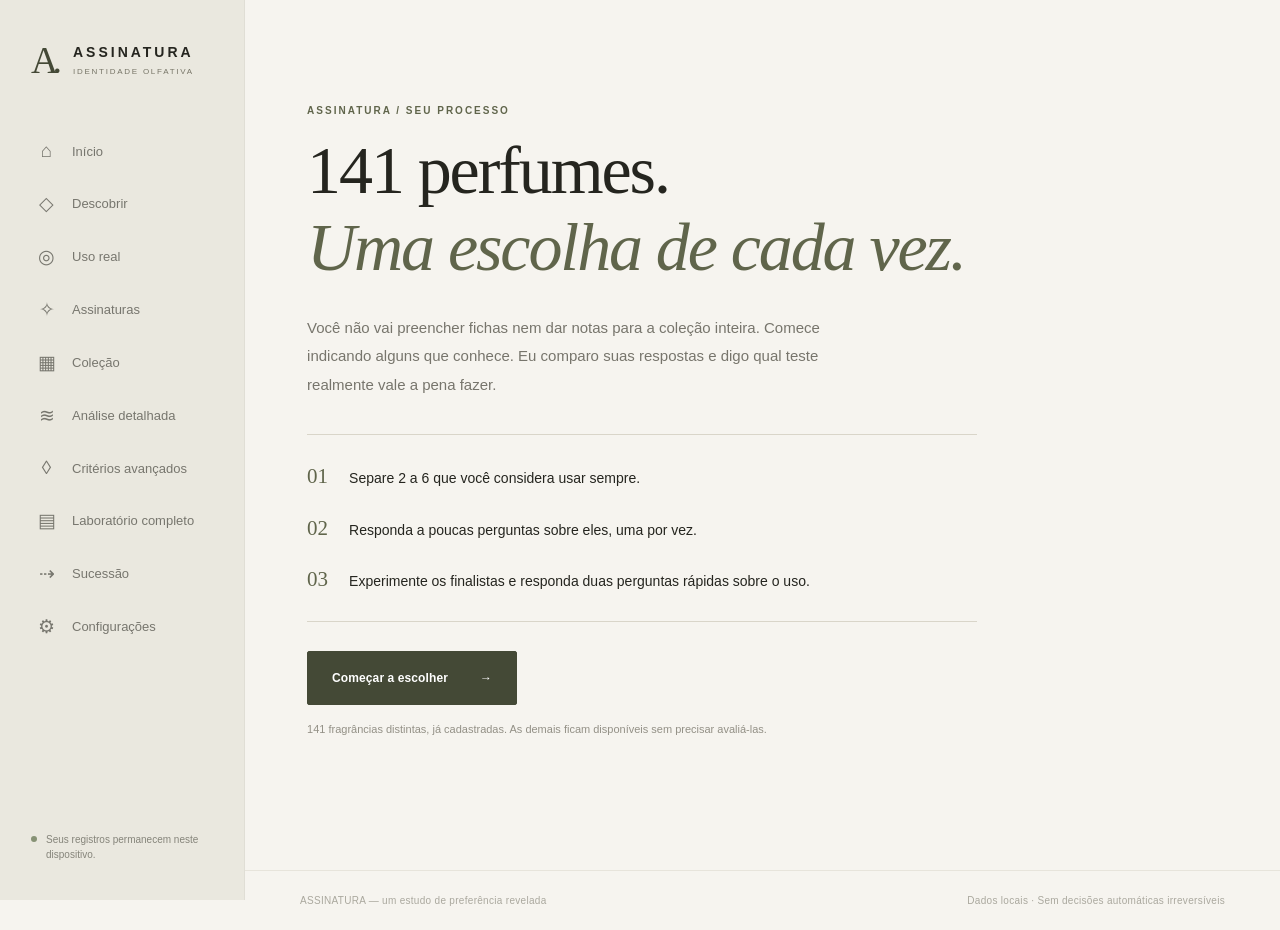
==== commit d3861f3c: "ASSINATURA: esclarecer que o uso rápido exige apenas duas respostas" ====
--- a/assinatura/index.html
+++ b/assinatura/index.html
@@ -77,6 +77,7 @@
 const isNum=v=>typeof v==='number' && Number.isFinite(v);
 function blankState(){return {
  schema:2, catalog:copy(CATALOG), answers:{}, comparisons:[], experiences:[],
+ journey:{ids:[],skipped:{},started:false,startedAt:null},quickUses:[],
  signatures:{main:null,queue:[],secondary:{},ended:[]},
  categories:copy(CONTEXTS), settings:{sufficientHours:5,diversity:'balanced'},
  audit:[{at:new Date().toISOString(),action:'initialization',detail:`${RAW_COUNT} entradas; ${CATALOG.length} distintas; duplicação da posição 137`}],
@@ -394,10 +395,11 @@
   const win=duel.filter(c=>c.winner===id).length,loss=duel.length-win;
   const score=core===null?null:core+(trials===null?0:(trials-core)*Math.min(.35,observations.length*.13))+Math.min(.2,Math.max(-.2,(win-loss)*.1));
   return {perfume:p,score,complete,questions:items.length,days:new Set(q.map(t=>t.date)).size,uses:q.length,duels:duel.length,validation:validationFor(s,id), discouraged:p.profile?.pleasure<=2||p.profile?.repetition<=2, reason:p.profile?.repetition<=2?'Você indicou que não deseja repeti-lo no cotidiano.':p.profile?.pleasure<=2?'Você não demonstra vontade de usá-lo.':null};
- }).sort((a,b)=>Number(b.complete)-Number(a.complete)||((b.score??-1)-(a.score??-1))||(b.questions-a.questions)||a.perfume.id.localeCompare(b.perfume.id));}
+ }).sort((a,b)=>Number(a.discouraged)-Number(b.discouraged)||Number(b.complete)-Number(a.complete)||((b.score??-1)-(a.score??-1))||(b.questions-a.questions)||a.perfume.id.localeCompare(b.perfume.id));}
 function candidatePair(s){const res=guidedResults(s).filter(x=>!x.discouraged&&!x.perfume.definitive&&!x.perfume.contextExclusions?.main&&x.perfume.remainingMl!==0);
   if(res.length<2)return null;const pool=[];for(let i=0;i<Math.min(7,res.length);i++)for(let k=i+1;k<Math.min(7,res.length);k++){
     const a=res[i],b=res[k],old=s.comparisons.filter(x=>x.context==='main'&&[x.a,x.b].includes(a.perfume.id)&&[x.a,x.b].includes(b.perfume.id));
+    if(old.some(x=>!x.winner))continue; // adiado conscientemente: não repetir duelo até haver novos dados
     const close=a.score!==null&&b.score!==null?Math.abs(a.score-b.score):0.5;
     pool.push({a:a.perfume,b:b.perfume,priority:2-close-old.length*3+(a.complete&&b.complete?1:0)});
   }return pool.sort((a,b)=>b.priority-a.priority||a.a.id.localeCompare(b.a.id))[0];}
@@ -445,7 +447,7 @@
  app.innerHTML=`<div class="shell"><aside class="sidebar"><div class="brand" data-go="home" role="button" tabindex="0"><span class="brand-mark">A.</span><span class="brand-name">ASSINATURA<small>IDENTIDADE OLFATIVA</small></span></div><nav aria-label="Navegação principal">${tabs.map(([t,l])=>`<button class="nav-link ${t===tab?'active':''}" data-go="${t}" ${t===tab?'aria-current="page"':''}><span class="nav-glyph">${glyph[t]}</span>${l}</button>`).join('')}</nav><div class="sidebar-note"><span class="tiny-dot"></span> Seus registros permanecem neste dispositivo.</div></aside><div class="workspace"><header class="mobile-header"><div class="brand-small">A. <span>ASSINATURA</span></div><span class="edition">ESTUDO PESSOAL • 01</span></header><main id="main" class="main">${content}</main><footer class="footer"><span>ASSINATURA — um estudo de preferência revelada</span><span>Dados locais · Sem decisões automáticas irreversíveis</span></footer></div><nav class="mobile-nav" aria-label="Navegação móvel">${[['home','Início'],['guide','Escolher'],['quick','Uso real'],['signatures','Assinatura'],['more','Mais']].map(([t,l])=>`<button data-go="${t}" class="${t===tab||(t==='more'&&['ranking','diagnosis','laboratory','collection','succession','settings'].includes(tab))?'active':''}" aria-label="${l}"><span>${glyph[t]}</span><small>${l}</small></button>`).join('')}</nav></div>${notice?`<div role="status" class="toast">${esc(notice)}</div>`:''}${detailId?modalPerfume():''}${trialEdit?modalTrial():''}`;
 }
 function moreMenu(){return `${pageTitle('EXPLORAR / OPCIONAL','Aprofundar quando quiser.','O modo guiado já permite começar. Os recursos abaixo são opcionais.')}<div class="editorial-list">${[['collection','Minha coleção','Buscar os 141 perfumes e consultar as fichas'],['ranking','Análise detalhada','O que sabemos e o que ainda não sabemos'],['diagnosis','Critérios avançados','Refinar seus pesos de decisão quando quiser'],['laboratory','Laboratório completo','Registros com clima, duração e borrifadas'],['succession','Fila de sucessão','Gerenciar os próximos frascos'],['settings','Configurações e backup','Exportar, importar e revisar escolhas']].map(([id,title,desc],i)=>`<button data-go="${id}"><span class="list-number">0${i+1}</span><span><strong>${title}</strong><small>${desc}</small></span><span>↗</span></button>`).join('')}</div>`;}
-function welcome(){const a=catalogAudit(state.catalog);return `<div class="welcome quick-welcome"><p class="eyebrow">ASSINATURA / SEU PROCESSO</p><h1>141 perfumes.<br><em>Uma escolha de cada vez.</em></h1><p>Você não vai preencher fichas nem dar notas para a coleção inteira. Comece indicando alguns que conhece. Eu comparo suas respostas e digo qual teste realmente vale a pena fazer.</p><div class="intro-timeline"><div><b>01</b><span>Separe 2 a 6 que você considera usar sempre.</span></div><div><b>02</b><span>Responda a poucas perguntas sobre eles, uma por vez.</span></div><div><b>03</b><span>Experimente os finalistas e registre em dois toques.</span></div></div><button class="btn primary large" data-action="begin">Começar a escolher <span>→</span></button><p class="micro">${a.uniqueRecords} fragrâncias distintas, já cadastradas. As demais ficam disponíveis sem precisar avaliá-las.</p></div>`;}
+function welcome(){const a=catalogAudit(state.catalog);return `<div class="welcome quick-welcome"><p class="eyebrow">ASSINATURA / SEU PROCESSO</p><h1>141 perfumes.<br><em>Uma escolha de cada vez.</em></h1><p>Você não vai preencher fichas nem dar notas para a coleção inteira. Comece indicando alguns que conhece. Eu comparo suas respostas e digo qual teste realmente vale a pena fazer.</p><div class="intro-timeline"><div><b>01</b><span>Separe 2 a 6 que você considera usar sempre.</span></div><div><b>02</b><span>Responda a poucas perguntas sobre eles, uma por vez.</span></div><div><b>03</b><span>Experimente os finalistas e responda duas perguntas rápidas sobre o uso.</span></div></div><button class="btn primary large" data-action="begin">Começar a escolher <span>→</span></button><p class="micro">${a.uniqueRecords} fragrâncias distintas, já cadastradas. As demais ficam disponíveis sem precisar avaliá-las.</p></div>`;}
 function home(){const j=ensureJourney(state),s=guideSummary(state),m=state.signatures.main,p=m&&perfume(m.perfumeId),next=state.signatures.queue[0],a=catalogAudit(state.catalog),best=guidedResults(state).filter(r=>r.complete&&!r.discouraged)[0];
 return `${pageTitle('ASSINATURA / EM POUCAS ETAPAS',p?'Seu perfume em uso.':'Vamos encontrar o perfume que você vai querer repetir.',p?'Uma escolha estável. Ela não será substituída sem sua decisão ou o fim do frasco.':'Apenas alguns candidatos de cada vez. Nada de preencher 141 avaliações.')}<section class="simple-hero"><p class="eyebrow light">${p?'ASSINATURA ATUAL':'PRÓXIMO PASSO'}</p><h2>${p?esc(p.name):s.selected===0?'Comece pelo que você já conhece.':s.question?'Uma pergunta que faz diferença.':s.complete?'Compare seus finalistas.':'O que falta descobrir?'}</h2><p>${p?esc(p.brand)+(validationFor(state,p.id).valid?' · validada por testes':' · ainda em validação'):s.selected===0?'Escolha 2 a 6 perfumes da sua coleção que realmente cogita usar por semanas.':s.question?`Você selecionou ${s.selected} fragrâncias. Agora só precisa responder sobre elas.`:s.complete?`${s.complete} fragrância(s) com três respostas diretas. Já dá para planejar testes, mas não uma assinatura definitiva.`:'Alguns critérios ainda são desconhecidos. Você pode continuar ou testar na pele.'}</p>${button(p?'Ver minha assinatura':s.selected?'Continuar de onde parei':'Encontrar minha assinatura',p?'go:signatures':'go:guide','','btn pale large')}</section>
 <div class="simple-progress"><div><span>${s.selected}</span><small>na seleção</small></div><div><span>${s.complete}</span><small>avaliados rapidamente</small></div><div><span>${s.tested}</span><small>usados e registrados</small></div></div>
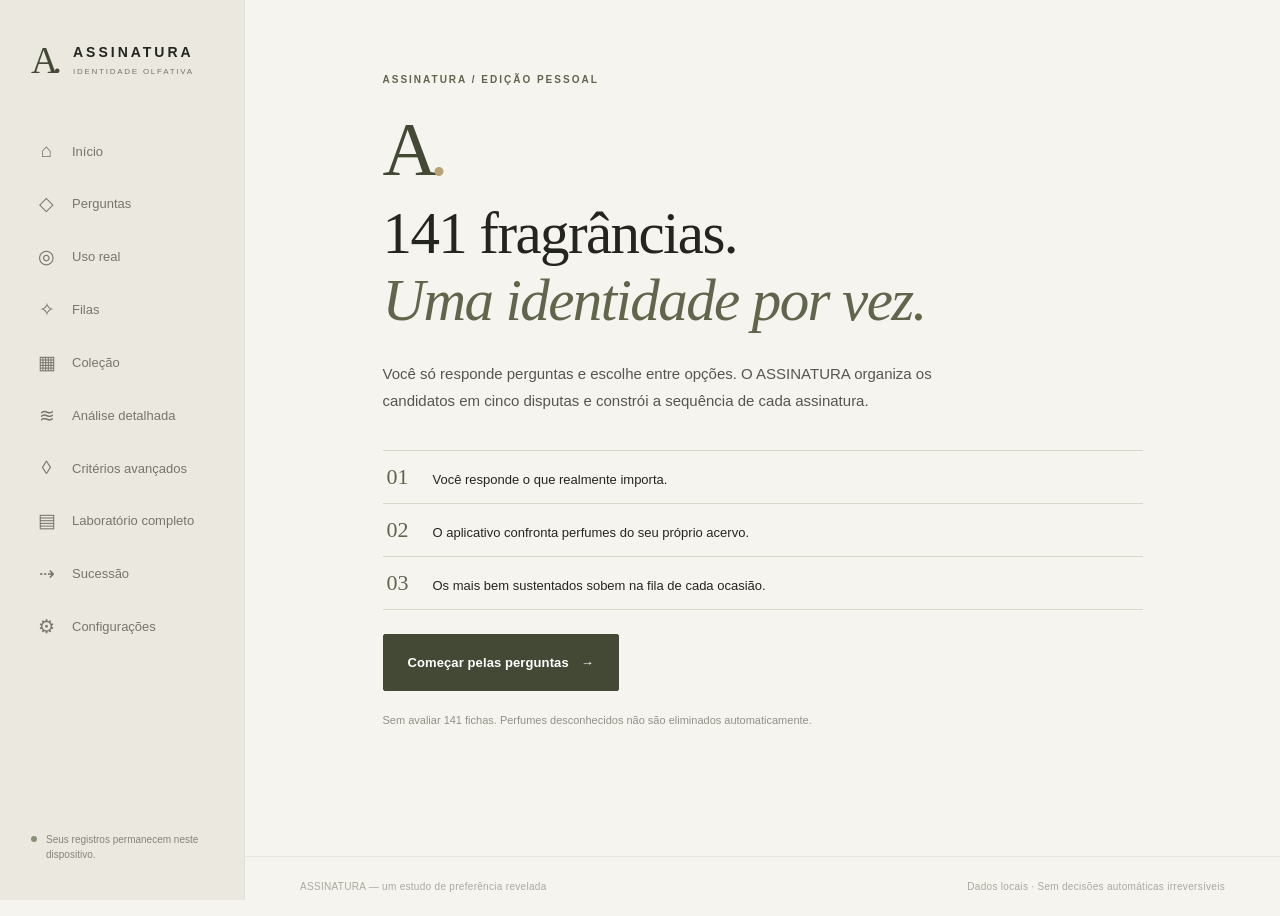
==== commit 4a14ef15: "ASSINATURA 4: triagem adaptativa dos 141 perfumes, eliminação contextual e filas de assinaturas" ====
--- a/assinatura/index.html
+++ b/assinatura/index.html
@@ -4,7 +4,7 @@
 <meta charset="utf-8"><meta name="viewport" content="width=device-width,initial-scale=1,viewport-fit=cover">
 <meta name="theme-color" content="#f5f1e9"><meta name="color-scheme" content="light">
 <meta name="description" content="Uma metodologia pessoal de identidade olfativa: escolha, validação e sucessão de fragrâncias.">
-
+<link rel="manifest" href="./manifest.webmanifest"><link rel="icon" type="image/svg+xml" href="./icon.svg">
 
 <title>ASSINATURA · Identidade olfativa</title><style>
 :root{--paper:#f6f4ef;--wash:#efede6;--white:#fffefa;--ink:#25251f;--muted:#817f75;--soft:#d9d5c9;--olive:#60654b;--olive-dark:#444936;--pale:#e8e6dc;--sidebar:#eae8df;--danger:#925849;--font:-apple-system,BlinkMacSystemFont,'Segoe UI',Arial,sans-serif;--serif:Georgia,'Times New Roman',serif;--shade:0 20px 48px rgba(28,29,22,.08)}*{box-sizing:border-box}html{font-size:15px;scroll-behavior:smooth}body{margin:0;background:var(--paper);color:var(--ink);font-family:var(--font);-webkit-font-smoothing:antialiased}button,input,textarea,select{font:inherit}button{cursor:pointer}button:disabled{opacity:.4;cursor:not-allowed}a{color:inherit}input,textarea,select{min-width:0}button:focus-visible,input:focus-visible,textarea:focus-visible,select:focus-visible{outline:2px solid var(--olive);outline-offset:3px}.shell{display:flex;min-height:100vh}.sidebar{width:245px;flex-shrink:0;background:var(--sidebar);padding:38px 19px 20px;display:flex;flex-direction:column;border-right:1px solid #e0ded5;position:sticky;top:0;height:100vh}.brand{display:flex;align-items:center;gap:11px;cursor:pointer;padding:0 12px 45px}.brand-mark{font:38px Georgia,serif;letter-spacing:-6px;padding-right:6px;color:var(--olive-dark)}.brand-name{font-weight:700;letter-spacing:3px;font-size:14px}.brand-name small{display:block;font-weight:500;color:#777567;font-size:8px;letter-spacing:1.75px;margin-top:7px}.sidebar nav{display:grid;gap:4px}.nav-link{display:flex;align-items:center;gap:14px;border:0;background:none;color:#77766e;text-align:left;padding:13px 16px;border-radius:3px;font-size:13px}.nav-link.active{background:var(--white);color:var(--olive-dark);font-weight:700;box-shadow:0 1px 4px #7777770b}.nav-link:hover{color:var(--ink);background:#f5f3ee}.nav-glyph{font-size:19px;width:23px;text-align:center;font-family:Georgia,serif;font-weight:normal}.sidebar-note{margin-top:auto;padding:18px 12px;color:#85847a;line-height:1.5;font-size:10px;display:flex;gap:9px}.tiny-dot{display:inline-block;background:#879275;width:6px;height:6px;flex-shrink:0;border-radius:50%;margin-top:4px}.workspace{flex:1;min-width:0;display:flex;flex-direction:column}.main{width:min(1130px,100%);padding:65px clamp(24px,6%,88px) 80px;margin:0 auto;flex:1}.mobile-header,.mobile-nav{display:none}.footer{display:flex;justify-content:space-between;gap:20px;padding:24px 55px;color:#aaa89e;font-size:10px;letter-spacing:.3px;border-top:1px solid #e7e4db}.eyebrow{font-size:10px;letter-spacing:2px;font-weight:700;color:var(--olive);text-transform:uppercase;margin:0 0 16px}.eyebrow.light{color:#d9ddcc}.page-heading{margin:0 0 36px;max-width:790px}.page-heading h1{font-family:var(--serif);font-size:clamp(28px,3.5vw,42px);font-weight:400;line-height:1.3;letter-spacing:-1.45px;margin:0 0 15px}.lede{font-size:14px;line-height:1.8;color:var(--muted);margin:0}.hero-panel{display:grid;grid-template-columns:1.55fr 1fr;background:var(--olive-dark);min-height:280px;color:white;margin-bottom:35px}.hero-main{padding:45px 46px 40px;display:flex;flex-direction:column;align-items:flex-start;justify-content:center;border-right:1px solid #ffffff25}.hero-main h2,.signature-feature h2{font:400 clamp(26px,3vw,38px)/1.4 var(--serif);letter-spacing:-1px;margin:0 0 16px}.hero-main>p:not(.eyebrow),.signature-feature>p:not(.eyebrow){color:#d6d7ce;font-size:13px;line-height:1.7;max-width:440px}.hero-meta{display:flex;flex-wrap:wrap;gap:12px;font-size:11px!important;color:#e8eade!important}.hero-meta span{border-bottom:1px solid #ffffff40;padding-bottom:8px}.hero-side{padding:38px;display:flex;flex-direction:column;justify-content:center}.small-label{font-size:9px;letter-spacing:1.8px;color:#c2cbb7;font-weight:700}.hero-side strong{font-family:var(--serif);font-size:17px;font-weight:400;line-height:1.5;margin:12px 0 20px}.hero-side p{font-size:12px;line-height:1.6;color:#e7e7df;margin:10px 0 16px}.gap-top{margin-top:8px}.btn{border:1px solid #cac7bb;border-radius:2px;background:transparent;color:var(--ink);display:inline-flex;align-items:center;justify-content:center;gap:12px;padding:12px 19px;min-height:42px;font-weight:700;font-size:12px;letter-spacing:.1px;transition:background .16s,border .16s;white-space:normal}.btn:hover{background:var(--wash)}.btn.primary{background:var(--olive-dark);color:white;border-color:var(--olive-dark)}.btn.primary:hover{background:#272b21}.btn.pale{background:#f1f0e8;border-color:#f1f0e8;color:#2e3328;align-self:flex-start}.btn.pale:hover{background:white}.btn.large{padding:17px 24px;min-height:54px}.btn.large span{margin-left:20px}.btn.warn{color:var(--danger);border-color:#c7aea5}.btn.text-btn{border:none;padding-left:0}.btn.outline-on-dark{border-color:#aaa899;color:white}.btn.outline-on-dark:hover{color:var(--ink)}.metrics{display:grid;grid-template-columns:repeat(4,1fr);margin:0 0 48px;border-bottom:1px solid var(--soft)}.metrics>div{padding:0 20px 28px 0;display:flex;flex-direction:column}.metrics>div+div{padding-left:20px;border-left:1px solid var(--soft)}.metrics span{font-weight:700;letter-spacing:1.2px;color:var(--muted);font-size:9px}.metrics strong{font:400 37px var(--serif);margin:16px 0 4px}.metrics small{color:#9b988e;font-size:10px}.section-heading{display:flex;justify-content:space-between;align-items:baseline;margin:37px 0 17px;gap:10px}.section-heading h2{font:400 21px var(--serif);letter-spacing:-.4px;margin:0}.subtle{color:var(--muted);font-size:11px}.editorial-list{border-top:1px solid var(--soft)}.editorial-list button{width:100%;display:flex;align-items:center;text-align:left;background:transparent;border:0;border-bottom:1px solid var(--soft);padding:20px 5px;gap:26px;color:var(--ink)}.editorial-list button:hover{background:var(--wash)}.editorial-list button>span:nth-child(2){flex:1}.editorial-list strong{font-size:13px;display:block;margin-bottom:7px;font-weight:600}.editorial-list small{display:block;color:var(--muted);font-size:11px}.list-number{font-family:var(--serif);font-size:19px;color:var(--olive)}.welcome{max-width:760px;padding:40px 0}.welcome h1{font:400 clamp(35px,5.4vw,68px)/1.34 var(--serif);letter-spacing:-2.1px;margin:12px 0 28px}.welcome h1 em,.modal-header h2 em{font-weight:400;color:var(--olive)}.welcome>p:not(.eyebrow):not(.micro){font-size:15px;line-height:1.85;color:#77756c;max-width:600px}.welcome-stats{display:flex;gap:0;border-top:1px solid var(--soft);border-bottom:1px solid var(--soft);margin:40px 0 24px;padding:25px 0}.welcome-stats>div{min-width:140px;display:flex;flex-direction:column;gap:5px}.welcome-stats strong{font:400 33px var(--serif)}.welcome-stats small{font-size:11px;color:var(--muted)}.note{font-size:12px!important;background:#eeece4;border-left:2px solid var(--olive);padding:16px 19px;margin:20px 0 30px;line-height:1.7;color:#625e55!important}.micro,.small-note{font-size:11px!important;line-height:1.7;color:#939086}.micro{margin-top:15px}.question-layout{display:grid;grid-template-columns:minmax(0,1.6fr) minmax(220px,.75fr);gap:25px}.question-panel{background:var(--white);padding:38px 40px;box-shadow:0 1px 5px #33333308}.question-top{display:flex;justify-content:space-between;gap:10px;color:var(--muted);font-size:10px;font-weight:700;letter-spacing:1px}.progress-track{height:3px;background:#e5e4da;margin:19px 0 42px}.progress-track i{height:100%;display:block;background:var(--olive)}.question-panel h2{font:400 clamp(21px,2.6vw,29px)/1.5 var(--serif);margin:0 0 29px}.answer-options{display:grid;gap:11px}.answer-options button{display:flex;text-align:left;align-items:center;gap:16px;padding:17px 15px;border:1px solid #e3e0d7;background:#fbfaf7;line-height:1.6;color:var(--ink)}.answer-options button:hover{border-color:var(--olive);background:#f2f1eb}.option-letter{color:var(--olive);font-family:var(--serif);font-size:15px;flex-shrink:0}.answer-arrow{margin-left:auto;color:#9c9e8e}.method-note{padding:30px 13px}.method-note p{font-size:13px;line-height:1.9;color:#868378}.method-note hr{border:0;border-top:1px solid var(--soft);margin:28px 0}.mini-weight{display:flex;justify-content:space-between;gap:15px;font-size:11px;border-bottom:1px solid #e5e2d8;padding:12px 0}.mini-weight strong{font-size:12px}.check-grid{display:grid;gap:12px;margin-bottom:23px}.check-line{display:flex;align-items:center;gap:12px;font-size:13px;background:#f5f4ee;padding:15px;cursor:pointer}.check-line input{width:18px;height:18px;accent-color:var(--olive)}.field{display:flex;flex-direction:column;gap:8px;margin:0 0 20px}.field label,.field>span{font-size:11px;font-weight:700;color:#55564e}.field input,.field textarea,.field select,.inline-form input,.search input{width:100%;border:1px solid #d5d2c8;border-radius:1px;padding:12px 13px;background:#fdfcf9;color:var(--ink);font-size:13px;line-height:1.4}.field select,.toolbar select,.score-line select{appearance:none;background-image:url('data:image/svg+xml,%3Csvg xmlns="http://www.w3.org/2000/svg" width="20" height="20" viewBox="0 0 24 24" fill="none" stroke="%2360654b" stroke-width="1.6"%3E%3Cpath d="m6 9 6 6 6-6"/%3E%3C/svg%3E');background-position:right 10px center;background-repeat:no-repeat;padding-right:32px}.field textarea{resize:vertical}.two-column{display:grid;grid-template-columns:1fr 1fr;gap:22px}.surface{background:var(--white);border:1px solid #e8e5dc}.surface.padded{padding:30px}.surface h2{font:400 22px/1.4 var(--serif);margin:5px 0 15px}.surface p{color:var(--muted);font-size:13px;line-height:1.8}.surface .btn{margin-top:8px}.weight-line{display:grid;grid-template-columns:1.3fr 1fr 35px;gap:13px;align-items:center;border-bottom:1px solid #eeece7;padding:12px 0;font-size:11px}.weight-track{height:4px;background:#e0ded6;overflow:hidden}.weight-track i{display:block;background:var(--olive);height:100%}.answer-recap>div{display:grid;grid-template-columns:1fr 2fr auto;align-items:center;gap:15px;padding:16px 4px;border-bottom:1px solid var(--soft);font-size:12px}.answer-recap span{color:var(--muted);line-height:1.5}.micro-btn{padding:7px 10px;min-height:29px;font-size:10px}.catalog-alert{font-size:12px;line-height:1.7;color:#77786e;margin-bottom:22px;padding:15px 19px;background:#e9e9e0}.catalog-alert b{color:#444839}.error{color:var(--danger)}.toolbar{display:flex;align-items:flex-end;flex-wrap:wrap;gap:12px;margin-bottom:22px}.search{flex:1;min-width:210px;position:relative}.search span{position:absolute;left:15px;top:12px;font-size:20px;color:var(--olive)}.search input{padding-left:40px}.toolbar select{min-height:44px;border:1px solid #d5d2c8;background-color:var(--white);color:var(--ink);font-size:12px;padding:11px 37px 11px 13px}.result-count{font-size:10px;text-transform:uppercase;letter-spacing:1.5px;color:var(--muted)}.brand-section{padding-top:15px;margin-bottom:20px}.brand-section>h2{font:400 22px var(--serif);letter-spacing:-.6px;margin:12px 0 14px}.brand-section>h2 span{font:12px var(--font);color:var(--muted);margin-left:10px}.perfume-row{display:flex;gap:12px;align-items:center;width:100%;background:transparent;border:0;border-top:1px solid var(--soft);text-align:left;padding:14px 8px;color:var(--ink)}.perfume-row:last-child{border-bottom:1px solid var(--soft)}.perfume-row:hover{background:#efeee7}.perfume-title{flex:1;font-size:13px}.perfume-title small{font-size:10px;color:#a7a398;margin-left:10px}.perfume-status{font-size:10px;color:var(--muted);white-space:nowrap}.perfume-status.evaluated{color:var(--olive)}.perfume-status.excluded{color:var(--danger)}.open-arrow{color:var(--olive);font-size:14px}.modal-overlay{position:fixed;inset:0;z-index:50;background:#191d15a3;display:flex;justify-content:flex-end}.modal{background:var(--paper);width:min(660px,100%);height:100%;overflow:auto;box-shadow:var(--shade)}.modal-header{padding:34px 38px 24px;border-bottom:1px solid var(--soft);display:flex;justify-content:space-between;gap:15px}.modal-header h2{font:400 26px/1.55 var(--serif);margin:0;letter-spacing:-.8px}.close{border:none;background:transparent;color:var(--ink);font-size:28px;align-self:flex-start}.modal-body{padding:27px 38px 80px}.modal-body h3{font:400 20px var(--serif);margin:35px 0 20px;border-bottom:1px solid var(--soft);padding-bottom:13px}.modal-body h3 small{font:11px var(--font);color:var(--muted);display:block;margin-top:8px}.form-grid{display:grid;grid-template-columns:1fr 1fr;column-gap:17px}.form-grid .full{grid-column:1/-1}.score-grid{display:grid;grid-template-columns:1fr 1fr;gap:7px 20px}.score-line{display:flex;flex-direction:column;gap:7px;padding:9px 0 11px;border-bottom:1px solid #e7e4dd}.score-line label{font-size:11px;line-height:1.3;color:#5e5f56}.score-line select{background-color:var(--white);border:1px solid #d8d6cc;padding:10px 31px 10px 10px;font-size:12px;max-width:100%;color:var(--ink)}.modal-actions{display:flex;justify-content:flex-end;flex-wrap:wrap;gap:9px;margin-top:28px}.detail-post{border-top:1px solid var(--soft);margin-top:40px;padding-top:24px}.detail-post p{font-size:12px;line-height:1.8;color:var(--muted)}.ranking-overview{display:grid;grid-template-columns:repeat(4,1fr);border-top:1px solid var(--soft);border-bottom:1px solid var(--soft);padding:20px 0;margin:22px 0 28px}.ranking-overview>div{display:flex;flex-direction:column;gap:6px}.ranking-overview b{font:28px var(--serif)}.ranking-overview span{font-size:11px;color:var(--muted)}.inline-field{flex-direction:row;align-items:center;margin:0}.inline-field select{margin-left:12px;max-width:300px}.ranking-list{border-top:1px solid var(--soft)}.ranking-row{display:grid;grid-template-columns:56px 1fr auto;gap:15px;border-bottom:1px solid var(--soft);padding:21px 7px}.rank-index,.queue-index{font:20px var(--serif);color:var(--olive)}.rank-brand{font-size:10px;color:var(--muted);letter-spacing:.8px;text-transform:uppercase;margin:0 0 6px}.rank-body h3{font:400 18px var(--serif);margin:0 0 7px}.rank-sub{font-size:11px;color:#89877c;line-height:1.6;margin:0}.rank-end{display:flex;align-items:flex-end;flex-direction:column;gap:15px}.rank-end strong{font:24px var(--serif)}.rank-end strong small{font:10px var(--font);color:var(--muted);margin-left:4px}.rank-end button{background:none;border:0;text-decoration:underline;color:var(--olive);font-size:11px}.tag{font-size:11px;color:var(--muted)}details{margin-top:14px}summary{cursor:pointer;font-size:11px;color:var(--olive);font-weight:700}.detail-facts{font-size:11px;line-height:1.7;color:#79776f;padding:8px 14px;background:#efede7}.detail-facts p{margin:8px 0}.empty-method{padding:30px;background:#eeece5;color:#77766c;font-size:13px;line-height:1.8;margin:18px 0}.empty-method strong{font:400 20px var(--serif);color:var(--ink)}.method-inline{font-size:12px;line-height:1.75;color:#6f7164;border-left:2px solid var(--olive);background:#eae9e1;padding:15px 18px;margin:19px 0}.weights-grid{display:grid;grid-template-columns:1fr 1fr;gap:15px 30px}.weights-grid>div{display:grid;grid-template-columns:1fr auto;gap:7px;font-size:11px}.weights-grid strong{color:var(--olive)}.weights-grid .weight-track{grid-column:1/-1}.timeline-item{display:grid;grid-template-columns:88px 1fr auto;gap:13px;padding:18px 0;border-bottom:1px solid var(--soft);align-items:start;font-size:12px}.timeline-date{font-size:11px;color:var(--olive)}.timeline-item b,.timeline-item strong{font-size:12px}.timeline-item p{color:var(--muted);font-size:11px;line-height:1.6;margin:5px 0}.timeline-item .quote{font-style:italic;color:#55554c}.timeline-actions{display:flex;gap:8px}.timeline-actions button,.timeline-item>button{background:none;border:0;text-decoration:underline;font-size:11px;color:var(--olive);padding:5px}.form-actions{display:flex;gap:10px;align-items:center;flex-wrap:wrap;margin-top:17px}.signature-feature{padding:38px 42px;background:var(--olive-dark);color:white}.signature-feature>p{font-size:12px;line-height:1.7;color:#e2e4dc}.secondary-grid{display:grid;grid-template-columns:1fr 1fr;gap:18px}.secondary-item{padding:29px;background:var(--white);min-height:205px;display:flex;flex-direction:column}.secondary-item h3{font:400 20px/1.4 var(--serif);margin:0 0 7px}.secondary-item p:not(.eyebrow){font-size:12px;color:var(--muted);line-height:1.65}.secondary-item button{margin-top:auto;background:none;border:0;text-align:left;padding:5px 0;color:var(--olive);font-size:11px;font-weight:700}.choice-list{display:grid;gap:12px;margin-top:25px}.choice{display:flex;justify-content:space-between;align-items:center;gap:18px;padding:20px;background:var(--white)}.choice h3{font:400 19px var(--serif);margin:9px 0}.choice p{color:var(--muted);font-size:11px}.succession-current{padding:25px 28px;background:var(--white);display:flex;justify-content:space-between;gap:20px;align-items:center}.succession-current h2{font:400 21px/1.5 var(--serif);margin:0 0 8px}.succession-current p:not(.eyebrow){color:var(--muted);font-size:11px}.succession-list{border-top:1px solid var(--soft)}.succession-list article{display:flex;gap:18px;padding:17px 5px;border-bottom:1px solid var(--soft);align-items:center}.succession-list article>div:nth-child(2){flex:1;min-width:0}.succession-list strong{display:block;font-size:13px;font-weight:600}.succession-list small{display:block;color:var(--muted);margin-top:6px;font-size:11px}.queue-controls{display:flex;gap:7px}.queue-controls button{border:1px solid var(--soft);background:none;min-width:32px;min-height:32px;color:var(--olive)}.settings-columns{display:grid;grid-template-columns:1fr 1fr;gap:18px}.settings-list>div{display:flex;align-items:center;justify-content:space-between;gap:20px;padding:13px 0;border-bottom:1px solid var(--soft)}.settings-list strong{font-size:12px;display:block}.settings-list small{font-size:11px;color:var(--muted);margin-top:6px;display:block}.inline-form{display:flex;gap:9px;margin-top:20px;flex-wrap:wrap}.inline-form input{flex:1;min-width:130px}.spaced{margin-bottom:18px}.import-label{cursor:pointer}.audit-list{max-height:430px;overflow:auto;border-top:1px solid var(--soft)}.audit-list>div{display:grid;grid-template-columns:115px 145px 1fr;gap:15px;padding:12px 0;border-bottom:1px solid var(--soft);font-size:11px}.audit-list time{color:var(--muted)}.audit-list strong{color:var(--olive)}.audit-list span{color:#77756f;word-break:break-word}.science{padding:20px 0;border-top:1px solid var(--soft);margin-top:25px}.science p{font-size:12px;color:var(--muted);line-height:1.9}.toast{position:fixed;z-index:90;bottom:25px;right:30px;background:var(--ink);color:white;font-size:12px;max-width:min(370px,90vw);line-height:1.6;padding:18px 22px;box-shadow:var(--shade)}.boot{font:30px var(--serif);padding:20vh 10vw}.boot span{display:block;font:12px var(--font);color:var(--muted);margin-top:12px}
@@ -30,6 +30,12 @@
 @media(max-width:760px){.simple-hero{padding:31px 25px;min-height:260px}.simple-progress{gap:8px}.simple-progress>div{gap:6px;flex-direction:column}.simple-progress span{font-size:29px}.guided-panel{padding:24px 20px}.ask-panel{padding:27px 20px}.ask-panel h3{font-size:23px}.ask-name{font-size:25px}.guide-result{grid-template-columns:24px minmax(0,1fr);gap:10px}.guide-result .btn{grid-column:2;justify-self:start}.guide-result h3{font-size:19px}.guided-duel,.guided-final{padding:24px 19px}.duel-options{gap:7px}.duel-options>button{padding:16px 10px}.duel-options button strong{font-size:17px}.segmented-answers{gap:6px}.segmented-answers span{font-size:11px;min-height:68px;padding:8px 4px}.intro-timeline>div{font-size:13px}}
 
 .guide-row-buttons{display:flex;flex-direction:column;gap:8px;align-items:flex-end}.guide-row-buttons button{white-space:normal;text-align:center}@media(max-width:760px){.guide-row-buttons{grid-column:2;flex-direction:row;flex-wrap:wrap;align-items:flex-start}.guide-row-buttons .btn{grid-column:auto}}
+/* ASSINATURA 4 — descoberta progressiva. Uma pergunta por tela, sem fichamento de 141 itens. */
+.triage-welcome{max-width:760px;margin:0 auto;padding:9px 0 35px}.triage-monogram{font:normal 76px/1 Georgia,serif;color:var(--olive-dark);margin:26px 0 13px;letter-spacing:-8px}.triage-monogram span{color:#b8a378}.triage-welcome h1,.triage-home h1,.triage-question h1,.triage-signatures-head h1{font:normal clamp(33px,5vw,59px)/1.14 var(--serif);letter-spacing:-1.6px;margin:0 0 25px}.triage-welcome h1 em,.triage-signatures-head h1 em{font-weight:normal;color:var(--olive)}.triage-intro{font-size:15px;line-height:1.85;max-width:600px;color:#56564f}.triage-steps{margin:35px 0 24px;border-top:1px solid var(--soft)}.triage-steps>div{display:flex;align-items:baseline;gap:24px;border-bottom:1px solid var(--soft);padding:13px 4px}.triage-steps span{font:normal 22px var(--serif);color:var(--olive)}.triage-steps p{font-size:13px;line-height:1.55;margin:0}.triage-big{padding:18px 24px;min-height:57px;font-size:13px}.triage-welcome>.micro{margin-top:20px;line-height:1.7}
+.triage-topline{display:flex;justify-content:space-between;gap:15px;align-items:center;margin:0 0 15px}.triage-topline .eyebrow{margin:0}.triage-hero{background:#3f4434;color:#f6f5ef;padding:45px 48px 44px;min-height:315px}.triage-hero h1{font-size:clamp(35px,5vw,54px);max-width:690px;margin:10px 0 16px}.triage-hero p:not(.eyebrow){font-size:14px;line-height:1.75;max-width:570px;color:#e6e9e0;margin:0 0 22px}.triage-counters{display:grid;grid-template-columns:repeat(3,1fr);border-bottom:1px solid var(--soft);margin:0 0 38px}.triage-counters>div{display:flex;align-items:baseline;gap:11px;padding:22px 12px 21px 0}.triage-counters b{font:normal 33px var(--serif);color:var(--olive-dark)}.triage-counters small{color:var(--muted);font-size:11px;line-height:1.5}.triage-section-title{display:flex;align-items:center;justify-content:space-between;gap:16px;margin-bottom:12px}.triage-section-title h2{font:normal 27px var(--serif);margin:0}.plain-link{color:var(--olive-dark);background:none;border:0;padding:10px 0;font-size:12px;text-decoration:underline;text-underline-offset:5px;text-align:left}.triage-segments{border-top:1px solid var(--soft)}.triage-segment{display:grid;grid-template-columns:1fr 27px;gap:3px 12px;border:0;border-bottom:1px solid var(--soft);padding:19px 4px;background:transparent;color:var(--ink);text-align:left;width:100%}.triage-segment>span:first-child{grid-column:1}.triage-segment strong{font:normal 21px/1.3 var(--serif);grid-column:1;overflow-wrap:anywhere}.triage-segment small{font-size:11px;color:var(--muted);grid-column:1}.triage-segment .arrow{grid-column:2;grid-row:1/4;align-self:center;color:var(--olive)}.triage-notice,.triage-research-note{margin-top:28px;border-top:1px solid var(--soft);padding:24px 0;color:var(--ink)}.triage-notice strong,.triage-research-note strong{font:normal 22px var(--serif)}.triage-notice p,.triage-research-note p{font-size:12px;color:var(--muted);line-height:1.85;max-width:730px}
+.triage-question{max-width:830px;margin:0 auto;padding:10px 0 48px}.triage-progress{height:3px;background:#e0ded2;overflow:hidden;margin:22px 0 36px}.triage-progress i{display:block;height:3px;background:var(--olive);transition:width .2s}.triage-question h1{margin:10px 0 22px;font-size:clamp(32px,4.6vw,50px)}.triage-question h2{font:normal clamp(19px,3vw,26px)/1.44 var(--serif);max-width:740px;margin:0 0 16px}.triage-question h2 em{font-weight:normal;color:var(--olive-dark)}.triage-question .question-hint{font-size:12px;color:var(--muted);line-height:1.9;max-width:740px;margin-bottom:27px}.triage-options{display:flex;flex-direction:column;border-top:1px solid var(--soft);margin:27px 0 18px}.decision-option{display:flex;align-items:center;justify-content:space-between;gap:14px;text-align:left;background:transparent;border:0;border-bottom:1px solid var(--soft);min-height:77px;width:100%;padding:16px 10px 16px 4px;font-size:14px;line-height:1.6;color:var(--ink)}.decision-option:hover,.decision-option:focus-visible{background:#efeee6}.decision-option .arrow{font-family:var(--serif);font-size:24px;color:var(--olive);flex-shrink:0}.triage-perfume-options .decision-option{min-height:83px}.triage-option-number{font:20px var(--serif);color:var(--olive);min-width:36px}.decision-perfume{flex:1}.decision-perfume small,.decision-option small{display:block;color:var(--muted);font-size:10px;letter-spacing:1px;text-transform:uppercase;line-height:1.5}.decision-perfume strong,.decision-option strong{font:normal 20px/1.35 var(--serif);display:block;margin-top:2px;overflow-wrap:anywhere}.triage-aux{display:flex;gap:10px;flex-wrap:wrap;margin:26px 0 23px}.triage-aux .btn{font-weight:500;font-size:11px;padding:11px 15px}.triage-quiet{border-top:1px solid var(--soft);padding:17px 0;margin-top:15px}.triage-foot-actions{display:flex;gap:20px;flex-wrap:wrap}.triage-foot-actions>.btn{padding-left:0;padding-right:0;background:none;border:0;text-decoration:underline;font-size:11px;font-weight:500}.triage-pick-name{font:normal clamp(24px,3vw,32px)/1.4 var(--serif);padding:20px 0 27px;color:var(--olive-dark)}.triage-context-details{margin-top:25px;border-top:1px solid var(--soft);padding:16px 0}.triage-context-details summary{font-size:12px;color:var(--muted);cursor:pointer}.triage-context-picker{display:flex;flex-wrap:wrap;gap:9px;margin-top:20px}.triage-context-picker button{border:1px solid var(--soft);background:var(--white);padding:11px 15px;font-size:12px;color:var(--ink)}
+.triage-signatures{max-width:925px}.triage-signatures-head{margin-bottom:28px}.triage-signatures-head p:not(.eyebrow){font-size:13px;line-height:1.8;color:var(--muted);max-width:740px}.triage-stats{display:flex;gap:22px;flex-wrap:wrap;border-bottom:1px solid var(--soft);padding-bottom:20px;color:var(--olive-dark);font-size:11px;margin-bottom:35px}.triage-category{margin-bottom:32px;background:#fffefa;padding:30px 33px;border:1px solid #e6e3d9;box-shadow:0 5px 17px #33333307}.triage-category-top{margin:0 0 22px}.triage-category-top h2{font:normal clamp(23px,3.6vw,34px)/1.35 var(--serif);margin:8px 0;overflow-wrap:anywhere}.triage-category-top>p:last-child{color:var(--muted);font-size:12px;line-height:1.75}.triage-active-row{display:flex;gap:12px;justify-content:space-between;align-items:center;border-top:1px solid var(--soft);padding:14px 0;color:var(--olive-dark);font-size:11px;line-height:1.5}.triage-active-row button{border:0;background:none;text-decoration:underline;color:var(--olive-dark);font-size:11px}.triage-category-actions{display:flex;gap:16px;flex-wrap:wrap;align-items:center;border-top:1px solid var(--soft);padding:16px 0}.triage-category-actions small{font-size:11px;color:var(--muted);max-width:270px;line-height:1.5}.triage-queue-list{border-top:1px solid var(--soft);margin-top:19px;padding-top:21px}.triage-queue-item{display:grid;grid-template-columns:38px minmax(0,1fr) 56px;align-items:center;gap:11px;border-bottom:1px solid var(--soft);padding:19px 0}.triage-queue-item strong{font:normal 18px/1.36 var(--serif);display:block;overflow-wrap:anywhere}.triage-queue-item small{display:block;color:var(--muted);font-size:10px;line-height:1.65;margin-top:6px}.triage-queue-item details summary{font-size:10px;color:var(--olive);margin-top:7px;cursor:pointer}.triage-queue-item details p{font-size:11px;line-height:1.65;color:var(--muted)}.triage-move{display:flex;flex-direction:column}.triage-move button{font-size:17px;border:none;background:none;color:var(--olive-dark);padding:7px}.triage-empty{padding:18px 0;color:var(--muted);font-size:12px;line-height:1.7}.triage-rejected{margin-top:21px;border-top:1px solid var(--soft);padding-top:18px}.triage-rejected summary{cursor:pointer;font-size:11px}.triage-rejected>div{display:flex;justify-content:space-between;align-items:center;gap:12px;padding:11px 0;border-bottom:1px solid var(--soft);font-size:11px}.triage-rejected button{font-size:10px;background:transparent;border:0;text-decoration:underline;color:var(--olive)}.triage-another{margin-top:22px}
+@media(max-width:760px){.triage-welcome{padding-top:0}.triage-welcome h1{font-size:39px}.triage-hero{padding:32px 24px;min-height:280px}.triage-hero h1{font-size:36px}.triage-topline{align-items:flex-start;flex-direction:column;gap:6px}.triage-counters{gap:6px}.triage-counters>div{display:flex;flex-direction:column;gap:5px}.triage-counters b{font-size:31px}.triage-counters small{font-size:10px}.triage-question{padding:0 0 35px}.triage-question h1{font-size:36px}.triage-question h2{font-size:22px}.triage-progress{margin:20px 0 28px}.decision-option{min-height:73px;font-size:13px;padding:14px 5px}.decision-perfume strong,.decision-option strong{font-size:19px}.triage-category{padding:23px 18px}.triage-queue-item{grid-template-columns:28px minmax(0,1fr) 31px;gap:6px}.triage-queue-item strong{font-size:17px}.triage-move button{font-size:15px}.triage-signatures-head h1{font-size:39px}.triage-active-row{align-items:flex-start;flex-direction:column}.triage-stats{gap:9px 15px}}
 
 </style>
 </head><body><div id="app"><div class="boot">ASSINATURA<span>Preparando o acervo…</span></div></div>
@@ -412,12 +418,194 @@
 }
 function guideSummary(s){ensureJourney(s);const r=guidedResults(s);return {selected:r.length,complete:r.filter(x=>x.complete).length,noted:r.filter(x=>x.questions>0).length,tested:new Set(s.quickUses.map(x=>x.perfumeId)).size,pair:candidatePair(s),question:nextGuidedQuestion(s)};}
 
+// triage.js
+// Triagem progressiva baseada exclusivamente em respostas observadas.
+// Ausência de resposta NÃO é evidência negativa. Não se inferem notas, famílias ou prestígio.
+
+const TRIAGE_QUESTIONS=[
+ {id:'repeat',heading:'O que faz um bom perfume continuar sendo bom?',question:'Depois de duas semanas usando a mesma fragrância, o que faria você deixá-la de lado?',choices:[
+  ['discomfort','Ela começa a me incomodar, mesmo eu gostando do cheiro.'],
+  ['boredom','Continuo gostando, mas sinto vontade de trocar.'],
+  ['fit','Só deixaria se ela não servisse mais à minha rotina.'],
+  ['keep','Se continua agradável, não preciso de novidade.']]},
+ {id:'social',heading:'Sua presença olfativa',question:'No trabalho e na faculdade, qual situação você aceitaria melhor?',choices:[
+  ['close','O aroma é percebido apenas de perto, sem incomodar.'],
+  ['mark','Quem convive comigo acaba reconhecendo meu cheiro.'],
+  ['me','Eu sinto prazer ao usar, mesmo que os outros não percebam.'],
+  ['notice','A fragrância se faz notar, desde que continue confortável.']]},
+ {id:'loss',heading:'A troca que vale a pena',question:'Se o perfume for ótimo para usar por meses, qual concessão seria mais fácil?',choices:[
+  ['projection','Ter menos projeção, com mais conforto.'],
+  ['originality','Ser menos original, com maior versatilidade.'],
+  ['duration','Durar menos, desde que eu adore usá-lo.'],
+  ['versatility','Servir para menos ocasiões, mas ter identidade.']]},
+ {id:'focus',heading:'Por onde começamos?',question:'Qual assinatura você quer descobrir primeiro? As outras terão suas próprias filas.',choices:[
+  ['main','Cotidiano: a que usarei na maioria dos dias.'],
+  ['professional','Profissional: reuniões e espaços compartilhados.'],
+  ['heat','Calor: dias quentes e úmidos no litoral.'],
+  ['night','Noite: encontros, bares e restaurantes.'],
+  ['cold','Clima ameno: frio e ocasiões especiais.']]}
+];
+const SEGMENTS=[
+ {id:'main',short:'Principal',label:'Cotidiano',question:'Qual destes você teria mais vontade de usar na maioria dos dias, durante semanas?',detail:'Trabalho, estudos, deslocamentos e repetição.'},
+ {id:'professional',short:'Profissional',label:'Profissional / formal',question:'Qual escolheria para uma reunião ou um dia próximo de outras pessoas?',detail:'Discrição e convivência, conforme seu julgamento.'},
+ {id:'heat',short:'Calor',label:'Calor intenso',question:'Qual escolheria para um dia quente e úmido no litoral?',detail:'O que é confortável para você nessas condições.'},
+ {id:'night',short:'Noite',label:'Noite / social',question:'Qual destes você escolheria para sair à noite?',detail:'Escolha real, não fama ou preço.'},
+ {id:'cold',short:'Clima ameno',label:'Frio / especial',question:'Qual escolheria para uma noite mais fresca ou ocasião especial?',detail:'Uma assinatura secundária estável quando fizer sentido.'}
+];
+const ctx=id=>SEGMENTS.find(x=>x.id===id)||SEGMENTS[0];
+const now=()=>new Date().toISOString();
+const unique=a=>[...new Set(a)];
+const isAvailable=(p,context='main')=>p&&!p.definitive&&p.remainingMl!==0&&!p.contextExclusions?.[context];
+function ensureTriage(s){
+ if(!s.triage||typeof s.triage!=='object')s.triage={answers:{},rounds:[],current:null,pending:null,roundIndex:0,startedAt:now(),queueOverrides:{}};
+ const t=s.triage;
+ if(!t.answers||typeof t.answers!=='object')t.answers={};
+ if(!Array.isArray(t.rounds))t.rounds=[];
+ if(!Number.isInteger(t.roundIndex)||t.roundIndex<0)t.roundIndex=t.rounds.length;
+ if(!t.queueOverrides||typeof t.queueOverrides!=='object')t.queueOverrides={};
+ return t;
+}
+function nextTriageQuestion(s){const t=ensureTriage(s);return TRIAGE_QUESTIONS.find(q=>!Object.hasOwn(t.answers,q.id))||null;}
+function answerTriage(s,id,value){const t=ensureTriage(s),q=TRIAGE_QUESTIONS.find(x=>x.id===id);if(!q||!q.choices.some(c=>c[0]===value))throw Error('Resposta inválida');t.answers[id]=value;t.current=null;return log(s,'triage_preference',`${id}: ${value}`);}
+function contextualEvidence(s,segment){
+ const t=ensureTriage(s),map=new Map(),get=(id)=>{if(!map.has(id))map.set(id,{id,points:0,wins:0,endorse:0,rejections:0,uses:0,known:0,details:[],provisional:false});return map.get(id);};
+ for(const r of t.rounds){if(r.context!==segment)continue;
+  if(r.winner){const o=get(r.winner);o.known++;o.wins++;o.points+=3;o.details.push('Escolhido em confronto de opções (+3)');if(r.endurance==='yes'){o.points+=2;o.endorse++;o.details.push('Você confirmou disposição de repetir (+2)');}if(r.endurance==='maybe'){o.points+=1;o.details.push('Possibilidade de repetição (+1)');}if(r.endurance==='no'){o.points-=4;o.details.push('Não considera adequado para uso contínuo (−4)');}}
+  for(const id of (r.rejected||[])){const o=get(id);o.rejections++;o.known++;o.points-=4;o.details.push('Descartado explicitamente neste contexto (−4)');}
+ }
+ for(const x of s.quickUses||[]){if(x.context!==segment&&!(segment==='main'&&x.context==='main'))continue;const o=get(x.perfumeId);o.known++;o.uses++;
+  if(x.comfort==='great'&&x.repeat==='yes'&&x.issue==='none'){o.points+=3;o.details.push('Uso real confortável e vontade de repetir (+3)');}
+  else if(x.comfort==='bad'||x.repeat==='no'){o.points-=2;o.details.push('Registro de uso com desconforto ou sem desejo de repetir (−2)');}
+  else {o.points+=1;o.details.push('Uso registrado sem sinal negativo forte (+1)');}
+ }
+ for(const c of s.comparisons||[]){if(c.context!==segment||!c.winner||!c.loser)continue;get(c.winner).points+=2;get(c.winner).details.push('Confronto direto anterior (+2)');get(c.loser).points-=1;get(c.loser).details.push('Preferência por outro em confronto (−1)');}
+ // Avaliações anteriores são aproveitadas, somente quando explicitamente declaradas.
+ for(const p of s.catalog){if(segment!=='main')continue;const a=p.profile||{};
+  if(typeof a.pleasure==='number'&&typeof a.repetition==='number'&&typeof a.comfort==='number'){
+   const o=get(p.id);o.known++;const x=(a.pleasure+a.repetition+a.comfort)/3;
+   if(x>=4){o.points+=2;o.details.push('Avaliações pessoais anteriores favoráveis (+2)');}
+   if(x<=2){o.points-=2;o.details.push('Avaliações pessoais anteriores desfavoráveis (−2)');}
+  }
+ }
+ return map;
+}
+function triageRanking(s,segment='main'){
+ const t=ensureTriage(s),e=contextualEvidence(s,segment),vetoSet=new Set();
+ for(const r of t.rounds.filter(x=>x.context===segment))for(const id of r.rejected||[])vetoSet.add(id);
+ const ranks=s.catalog.map(p=>{
+  const d=e.get(p.id)||{id:p.id,points:0,wins:0,endorse:0,rejections:0,uses:0,known:0,details:[]};
+  const status=!isAvailable(p,segment)?'excluded':vetoSet.has(p.id)?'context-out':d.wins>0||d.uses>0||d.points>0?'competitive':d.known>0?'low-evidence':'unexplored';
+  return {...d,perfume:p,status,provisional:d.wins<2&&d.uses<2};
+ });
+ const rankOrder={competitive:0,'low-evidence':1,unexplored:2,'context-out':3,excluded:4};
+ return ranks.sort((a,b)=>rankOrder[a.status]-rankOrder[b.status]||b.points-a.points||b.wins-a.wins||b.uses-a.uses||a.perfume.id.localeCompare(b.perfume.id));
+}
+function eligibleRanked(s,segment){return triageRanking(s,segment).filter(x=>x.status==='competitive'&&x.points>0);}
+function segmentQueue(s,segment){const t=ensureTriage(s),active=segment==='main'?s.signatures.main?.perfumeId:s.signatures.secondary?.[segment];
+ const ids=eligibleRanked(s,segment).map(x=>x.id).filter(id=>id!==active);
+ const override=t.queueOverrides[segment];if(!Array.isArray(override))return ids;
+ return [...override.filter(id=>ids.includes(id)),...ids.filter(id=>!override.includes(id))];
+}
+function moveQueue(s,segment,id,direction){const t=ensureTriage(s),list=segmentQueue(s,segment),n=list.indexOf(id);if(n<0)throw Error('Candidato fora da fila');const i=n+direction;if(i<0||i>=list.length)return;[list[i],list[n]]=[list[n],list[i]];t.queueOverrides[segment]=list;log(s,'triage_queue_manual',`${segment}: ${id} ${direction}`);}
+function triageSummary(s){const t=ensureTriage(s),main=triageRanking(s,'main');return {rounds:t.rounds.length,active:main.filter(x=>x.status==='competitive').length,unknown:main.filter(x=>x.status==='unexplored').length,contextOut:main.filter(x=>x.status==='context-out').length,ended:main.filter(x=>x.status==='excluded').length,segments:Object.fromEntries(SEGMENTS.map(c=>[c.id,eligibleRanked(s,c.id).length]))};}
+function hash(str){let h=2166136261;for(const ch of str){h^=ch.charCodeAt(0);h=Math.imul(h,16777619);}return h>>>0;}
+function pickContext(s){const t=ensureTriage(s),n=t.roundIndex;const focus=t.answers.focus||'main';const schedule=['main','main',focus==='main'?'heat':focus,'professional','main','night','cold','main','heat','professional','night','cold'];return schedule[n%schedule.length];}
+function generateRound(s,forcedContext=null){const t=ensureTriage(s);if(nextTriageQuestion(s))return null;if(t.pending)return t.pending;if(t.current)return t.current;
+ const context=forcedContext||pickContext(s),ranks=triageRanking(s,context),pool=ranks.filter(x=>x.status!=='excluded'&&x.status!=='context-out');
+ const previously=new Set(t.rounds.filter(x=>x.context===context).flatMap(x=>x.group||[]));
+ const newCandidates=pool.filter(x=>!previously.has(x.id));
+ // Varredura determinística, independente de preço, marca ou suposta família olfativa.
+ const seed=t.roundIndex+'|'+context;
+ const shuffled=newCandidates.sort((a,b)=>hash(seed+'|'+a.id)-hash(seed+'|'+b.id));
+ const chosen=[],brands=new Set();
+ const best=eligibleRanked(s,context).filter(x=>!t.rounds.slice(-2).some(r=>r.context===context&&r.group.includes(x.id)))[0];
+ if(best&&t.roundIndex%3!==0){chosen.push(best.id);brands.add(normalize(best.perfume.brand));}
+ for(const x of shuffled){if(chosen.length>=5)break;if(brands.has(normalize(x.perfume.brand)))continue;chosen.push(x.id);brands.add(normalize(x.perfume.brand));}
+ for(const x of shuffled){if(chosen.length>=5)break;if(!chosen.includes(x.id))chosen.push(x.id);}
+ if(chosen.length<2){for(const x of pool){if(chosen.length>=5)break;if(!chosen.includes(x.id))chosen.push(x.id);}}
+ if(chosen.length<1)return null;
+ t.current={context,group:chosen,at:now(),index:t.roundIndex};return t.current;
+}
+function chooseRound(s,value){const t=ensureTriage(s),r=t.current||generateRound(s);if(!r)throw Error('Não há perguntas disponíveis');if(value==='unknown')return finishRound(s,{...r,winner:null,rejected:[],skip:'unknown'});
+ if(value==='none')return finishRound(s,{...r,winner:null,rejected:[...r.group],skip:'none'});
+ if(!r.group.includes(value))throw Error('Escolha fora das opções apresentadas');
+ t.pending={...r,winner:value,endurance:null,rejected:[],phase:'repeat'};t.current=null;return log(s,'triage_choice',`${r.context}: ${value}`);
+}
+function chooseEndurance(s,value){const t=ensureTriage(s);if(!t.pending||t.pending.phase!=='repeat')throw Error('Escolha de repetição inesperada');if(!['yes','maybe','no','unknown'].includes(value))throw Error('Resposta de repetição inválida');t.pending.endurance=value;t.pending.phase='discard';return log(s,'triage_repeat',`${t.pending.context}: ${t.pending.winner} = ${value}`);}
+function chooseDiscard(s,id){const t=ensureTriage(s),r=t.pending;if(!r||r.phase!=='discard')throw Error('Não há descarte pendente');if(id!=='none'&&id!=='unknown'&&(!r.group.includes(id)||id===r.winner))throw Error('Descarte inválido');return finishRound(s,{...r,rejected:id==='none'||id==='unknown'?[]:[id]});}
+function finishRound(s,r){const t=ensureTriage(s);t.rounds.push({...r,at:now()});t.pending=null;t.current=null;t.roundIndex++;t.queueOverrides={};return log(s,'triage_round',`${r.context}: +${r.winner||'sem escolha'}, fora: ${(r.rejected||[]).join(',')||'nenhum'}`);}
+function undoRound(s){const t=ensureTriage(s);if(t.pending){t.current={context:t.pending.context,group:[...t.pending.group],index:t.pending.index};t.pending=null;return log(s,'triage_undo','Etapa da rodada cancelada');}const last=t.rounds.pop();if(!last)return false;t.roundIndex=Math.max(0,t.roundIndex-1);t.current={context:last.context,group:[...last.group],index:last.index};t.queueOverrides={};log(s,'triage_undo',`Desfeita rodada ${last.index}`);return true;}
+function undoVeto(s,id,segment){const t=ensureTriage(s);let affected=0;for(const r of t.rounds){if(r.context!==segment||!r.rejected?.includes(id))continue;r.rejected=r.rejected.filter(x=>x!==id);affected++;}if(affected)log(s,'triage_reintegrated',`${segment}: ${id} (${affected} registros)`);return affected;}
+function activateSignature(s,id,segment='main'){
+ const candidate=triageRanking(s,segment).find(x=>x.id===id);if(!candidate||candidate.status!=='competitive'||candidate.points<=0)throw Error('Fragrância sem evidência positiva para essa assinatura');
+ if(segment==='main'){if(s.signatures.main?.perfumeId&&s.signatures.main.perfumeId!==id)throw Error('Já existe uma assinatura principal ativa. Finalize ou altere-a conscientemente em Sucessão.');s.signatures.main={perfumeId:id,activatedAt:now(),manual:true};}
+ else{s.signatures.secondary[segment]=id;}
+ log(s,'triage_signature_activated',`${segment}: ${id} · em avaliação, não validada`);
+}
+function finishSignatureBottle(s,segment='main'){
+ const id=segment==='main'?s.signatures.main?.perfumeId:s.signatures.secondary?.[segment];if(!id)throw Error('Não há perfume ativo nessa categoria');
+ const p=s.catalog.find(x=>x.id===id);if(!p)throw Error('Frasco inexistente');
+ const affected=SEGMENTS.map(x=>x.id).filter(c=>(c==='main'?s.signatures.main?.perfumeId:s.signatures.secondary?.[c])===id);
+ const candidates=Object.fromEntries(affected.map(c=>[c,segmentQueue(s,c).filter(q=>q!==id)]));
+ p.remainingMl=0;s.signatures.ended.unshift({perfumeId:id,at:now(),context:segment});
+ if(affected.includes('main'))s.signatures.main=null;
+ for(const c of affected.filter(x=>x!=='main'))delete s.signatures.secondary[c];
+ const promoted={};
+ for(const c of affected){const next=candidates[c]?.find(x=>isAvailable(s.catalog.find(p=>p.id===x),c));
+  if(next){if(c==='main')s.signatures.main={perfumeId:next,activatedAt:now(),manual:false,provisional:true};else s.signatures.secondary[c]=next;promoted[c]=next;}
+ }
+ log(s,'triage_bottle_ended',`${id} terminou em ${affected.join(',')}; sucessores: ${JSON.stringify(promoted)}`);
+ return promoted[segment]||null;
+}
+
+// triage-ui.js
+
+
+const ehtml=x=>String(x??'').replace(/[&<>"']/g,c=>({'&':'&amp;','<':'&lt;','>':'&gt;','"':'&quot;',"'":'&#39;'}[c]));
+const nm=p=>p?`${ehtml(p.brand)} · ${ehtml(p.name)}`:'—';
+const choice=(title,id,value,extra='')=>`<button class="decision-option ${extra}" data-action="${id}" data-value="${ehtml(value)}"><span>${ehtml(title)}</span><span class="arrow">↗</span></button>`;
+const smallAction=(name,action,extra='')=>`<button class="btn" data-action="${action}" ${extra}>${ehtml(name)}</button>`;
+const get=(s,id)=>s.catalog.find(x=>x.id===id);
+const cName=id=>SEGMENTS.find(x=>x.id===id)?.label||'Cotidiano';
+function renderTriageWelcome(s){const count=s.catalog.length;return `<section class="triage-welcome"><p class="eyebrow">ASSINATURA / EDIÇÃO PESSOAL</p><div class="triage-monogram">A<span>.</span></div><h1>${count} fragrâncias.<br><em>Uma identidade por vez.</em></h1><p class="triage-intro">Você só responde perguntas e escolhe entre opções. O ASSINATURA organiza os candidatos em cinco disputas e constrói a sequência de cada assinatura.</p><div class="triage-steps"><div><span>01</span><p>Você responde o que realmente importa.</p></div><div><span>02</span><p>O aplicativo confronta perfumes do seu próprio acervo.</p></div><div><span>03</span><p>Os mais bem sustentados sobem na fila de cada ocasião.</p></div></div><button class="btn primary triage-big" data-action="begin">Começar pelas perguntas <span>→</span></button><p class="micro">Sem avaliar 141 fichas. Perfumes desconhecidos não são eliminados automaticamente.</p></section>`;}
+function renderTriageHome(s){const t=ensureTriage(s),q=nextTriageQuestion(s),summary=triageSummary(s),active=s.signatures.main?.perfumeId,mainLeader=eligibleRanked(s,'main')[0],activeP=get(s,active),start=q?'Começar / continuar perguntas':'Continuar escolhendo';return `<div class="triage-home">
+  <div class="triage-topline"><span class="eyebrow">ASSINATURA / SUA JORNADA</span><span class="micro">${s.catalog.length} perfumes reais · 5 segmentos</span></div>
+  <section class="triage-hero"><p class="eyebrow light">${activeP?'ASSINATURA ATIVA':mainLeader?'LIDERANÇA PROVISÓRIA':'SUA PRÓXIMA ASSINATURA'}</p><h1>${activeP?ehtml(activeP.name):mainLeader?ehtml(mainLeader.perfume.name):'Descobrir, comparar, eliminar.'}</h1><p>${activeP?`${ehtml(activeP.brand)}. Permanece em uso até o frasco acabar ou você decidir mudar.`:mainLeader?`A fragrância tem ${mainLeader.points} pontos de evidência nesta etapa. Ainda não é uma conclusão definitiva.`:'Você não precisa dar nota para todos os frascos. Cada pergunta movimenta candidatos entre as filas.'}</p><button class="btn pale triage-big" data-go="guide">${start} <span>→</span></button></section>
+  <div class="triage-counters"><div><b>${summary.rounds}</b><small>rodadas concluídas</small></div><div><b>${summary.active}</b><small>competitivos no cotidiano</small></div><div><b>${summary.unknown}</b><small>sem evidências no cotidiano</small></div></div>
+  <div class="triage-section-title"><h2>Assinaturas em construção</h2><button class="plain-link" data-go="signatures">Ver filas →</button></div>
+  <div class="triage-segments">${SEGMENTS.map(c=>{const pos=eligibleRanked(s,c.id),current=c.id==='main'?activeP:get(s,s.signatures.secondary?.[c.id]),first=pos[0]?.perfume;return `<button class="triage-segment" data-go="signatures"><span class="micro">${ehtml(c.label.toUpperCase())}</span><strong>${current?ehtml(current.name):first?ehtml(first.name):'Ainda sem candidato'}</strong><small>${current?'Em uso':first?`Líder provisório · ${pos[0].points} pontos`:'Aguardando escolhas'}${pos.length>1?` · ${pos.length-1} na sequência`:''}</small><span class="arrow">↗</span></button>`;}).join('')}</div>
+ <div class="triage-notice"><strong>Como o aplicativo elimina?</strong><p>Um perfume só sai de uma categoria se você o descartar explicitamente para aquela situação. Não conhecer um nome não o prejudica. Quem recebe escolhas consistentes passa à frente dos demais.</p></div>
+ </div>`;}
+function renderTriageQuestion(s){const t=ensureTriage(s),q=nextTriageQuestion(s),summary=triageSummary(s);
+ if(q){const ix=TRIAGE_QUESTIONS.indexOf(q)+1;return `<section class="triage-question"><p class="eyebrow">ENTENDENDO SEUS CRITÉRIOS · ${ix} DE ${TRIAGE_QUESTIONS.length}</p><div class="triage-progress"><i style="width:${Math.round((ix-1)/TRIAGE_QUESTIONS.length*100)}%"></i></div><h1>${ehtml(q.heading)}</h1><h2>${ehtml(q.question)}</h2><p class="question-hint">Sua resposta orienta a ordem das próximas perguntas e o peso dos contextos. Ela não atribui notas fictícias aos perfumes.</p><div class="triage-options">${q.choices.map(([value,label])=>choice(label,'triage-answer',value,`triage-choice-${ehtml(value)}`)).join('')}</div><p class="micro">Respostas salvas automaticamente · Você poderá corrigir depois nas configurações.</p></section>`;}
+ let round=t.pending||generateRound(s),segment=round&&SEGMENTS.find(x=>x.id===round.context);if(!round)return `<section class="triage-question"><h1>Você já explorou as opções disponíveis.</h1><p>Consulte as filas e os registros de uso.</p><button class="btn primary" data-go="signatures">Ver minhas assinaturas</button></section>`;
+ const p=t.pending&&get(s,t.pending.winner);
+ const blockStart=`<section class="triage-question triage-voting"><p class="eyebrow">RODADA ${String(t.roundIndex+1).padStart(2,'0')} · ${ehtml(segment?.label||'Cotidiano')}</p><div class="triage-progress"><i style="width:${Math.min(95,10+summary.rounds*4)}%"></i></div>`;
+ if(t.pending?.phase==='repeat')return `${blockStart}<h1>Uma escolha relevante.</h1><div class="triage-pick-name">${nm(p)}</div><h2>${round.context==='main'?'Você realmente se imagina usando este perfume durante semanas, na maioria dos dias?':`Você gostaria de repetir este perfume sempre que houver essa ocasião?`}</h2><div class="triage-options">${[
+  ['yes','Sim. Eu teria vontade de repetir.'],['maybe','Talvez; preciso sentir como funciona na prática.'],['no','Não. Gosto dele, mas não para ser assinatura aqui.'],['unknown','Ainda não usei o suficiente para saber.']
+ ].map(([v,l])=>choice(l,'triage-repeat',v)).join('')}</div><div class="triage-aux">${smallAction('Voltar à escolha','triage-undo')}</div></section>`;
+ if(t.pending?.phase==='discard')return `${blockStart}<h1>Quem fica de fora?</h1><h2>Entre os outros desta rodada, existe algum que você <em>não usaria</em> como assinatura ${round.context==='main'?'cotidiana':`de ${segment.label.toLowerCase()}`}?</h2><p class="question-hint">Só descarte se conhece o perfume e tem motivos para não utilizá-lo nesta situação. Ele continua disponível nas outras categorias.</p><div class="triage-options">${round.group.filter(id=>id!==round.winner).map(id=>{const f=get(s,id);return `<button class="decision-option" data-action="triage-discard" data-value="${ehtml(id)}"><span><small>${ehtml(f.brand)}</small><strong>${ehtml(f.name)}</strong></span><span class="arrow">×</span></button>`;}).join('')}</div><div class="triage-aux">${smallAction('Nenhum precisa sair','triage-discard','data-value="none"')}${smallAction('Não conheço os outros','triage-discard','data-value="unknown"')}</div></section>`;
+ return `${blockStart}<h1>${ehtml(segment.question)}</h1><p class="question-hint">Escolha por sua experiência, não pelo preço. Os perfumes não escolhidos <b>não</b> perdem pontos: você pode não conhecê-los.</p><div class="triage-options triage-perfume-options">${round.group.map((id,i)=>{const f=get(s,id);return `<button class="decision-option" data-action="triage-choice" data-value="${ehtml(id)}"><span class="triage-option-number">0${i+1}</span><span class="decision-perfume"><small>${ehtml(f.brand)}</small><strong>${ehtml(f.name)}</strong></span><span class="arrow">↗</span></button>`;}).join('')}</div><div class="triage-aux">${smallAction('Não conheço nenhum o suficiente','triage-choice','data-value="unknown"')}${smallAction('Conheço todos e não usaria nenhum aqui','triage-choice','data-value="none"')}</div><p class="micro triage-quiet">${summary.rounds} rodadas feitas · ${summary.active} candidatos com evidências no cotidiano. Você pode consultar as filas a qualquer momento.</p><div class="triage-foot-actions">${smallAction('Desfazer última rodada','triage-undo')}${smallAction('Ver evolução','go:signatures')}</div><details class="triage-context-details"><summary>Quero responder sobre outra categoria</summary><div class="triage-context-picker">${SEGMENTS.filter(c=>c.id!==round.context).map(c=>`<button data-action="triage-context" data-value="${ehtml(c.id)}">${ehtml(c.short)}</button>`).join('')}</div></details></section>`;
+}
+function renderTriageSignatures(s){const t=ensureTriage(s),summary=triageSummary(s);return `<section class="triage-signatures"><div class="triage-signatures-head"><p class="eyebrow">ASSINATURA / EVOLUÇÃO DAS ESCOLHAS</p><h1>Suas assinaturas.<br><em>Suas sequências.</em></h1><p>Cada categoria tem uma disputa própria. Pontos representam escolhas e usos que você registrou — não probabilidades científicas. A fila se reorganiza com novas respostas; um frasco ativo não é substituído por isso.</p></div><div class="triage-stats"><span>${summary.rounds} rodadas</span><span>${s.catalog.length} no acervo</span><span>${summary.contextOut} fora do cotidiano por decisão explícita</span></div>
+ ${SEGMENTS.filter(c=>!s.categories.find(x=>x.id===c.id)?.disabled).map(c=>{
+  const list=eligibleRanked(s,c.id),order=segmentQueue(s,c.id),primary=c.id==='main'?s.signatures.main?.perfumeId:s.signatures.secondary?.[c.id],current=get(s,primary),leader=list[0];const eliminated=triageRanking(s,c.id).filter(x=>x.status==='context-out');const queued=order.slice(0,6);
+  return `<article class="triage-category" id="segment-${ehtml(c.id)}"><div class="triage-category-top"><p class="eyebrow">${ehtml(c.label.toUpperCase())}</p><h2>${current?ehtml(current.name):leader?ehtml(leader.perfume.name):'Ainda sem líder'}</h2><p>${current?'Assinatura ativa · escolha mantida até o fim do frasco.':leader?`Líder provisório · ${leader.points} pontos observados. Ainda requer uso real para validação.`:'Nenhuma fragrância com escolha positiva neste contexto.'}</p></div>
+ ${current?`<div class="triage-active-row"><span>EM USO · ${ehtml(current.brand)} · ${current.remainingMl==null?'volume não informado':current.remainingMl+' ml restantes'}</span><button data-action="triage-finish" data-context="${ehtml(c.id)}">Frasco terminou →</button></div>`:''}
+ ${!current&&leader?`<div class="triage-category-actions"><button class="btn primary" data-action="triage-activate" data-id="${ehtml(leader.id)}" data-context="${ehtml(c.id)}">${c.id==='main'?'Assumir como principal em teste':'Definir assinatura desta ocasião'}</button><small>Você decide quando ativar. Liderança não é validação.</small></div>`:''}
+ ${list.length?`<div class="triage-queue-list"><p class="eyebrow">${current?'PRÓXIMOS FRASCOS':'FILA DE CANDIDATOS'} · ${list.length} com evidências</p>${queued.map((id,i)=>{const x=list.find(r=>r.id===id),p=get(s,id);return `<div class="triage-queue-item"><span class="queue-index">${String(i+1).padStart(2,'0')}</span><div><strong>${ehtml(p.brand)} · ${ehtml(p.name)}</strong><small>${x?.points||0} pts · ${x?.wins||0} escolha(s) · ${x?.uses||0} registro(s) real(is) ${x?.provisional?'· preliminar':''}</small>${x?.details?.length?`<details><summary>Por que está aqui?</summary><p>${x.details.map(ehtml).join('; ')}. As demais fragrâncias ainda podem ser exploradas.</p></details>`:''}</div><div class="triage-move"><button data-action="triage-move" data-context="${ehtml(c.id)}" data-id="${ehtml(id)}" data-dir="-1" aria-label="Subir na fila" ${i===0?'disabled':''}>↑</button><button data-action="triage-move" data-context="${ehtml(c.id)}" data-id="${ehtml(id)}" data-dir="1" aria-label="Descer na fila" ${i===queued.length-1?'disabled':''}>↓</button></div></div>`;}).join('')}</div>`:`<div class="triage-empty">Continue as perguntas desse contexto. Nenhum nome foi inventado nem promovido sem resposta.</div>`}
+ ${eliminated.length?`<details class="triage-rejected"><summary>${eliminated.length} descartado(s) apenas nesta categoria</summary>${eliminated.slice(0,15).map(x=>`<div><span>${ehtml(x.perfume.brand)} · ${ehtml(x.perfume.name)}</span><button data-action="triage-reinstate" data-context="${ehtml(c.id)}" data-id="${ehtml(x.id)}">Reintegrar</button></div>`).join('')}</details>`:''}
+ <button class="plain-link triage-another" data-action="triage-context" data-value="${ehtml(c.id)}">Explorar mais candidatos para ${ehtml(c.short.toLowerCase())} →</button></article>`;}).join('')}
+ <div class="triage-research-note"><strong>O que significa a pontuação?</strong><p>Escolha positiva: +3. Disposição declarada de repetir: até +2. Uso real confortável: +3. Exclusão contextual: −4 e retirada daquela fila. Um perfume ainda não apresentado permanece inconclusivo, não eliminado. As regras são heurísticas auditáveis, não um instrumento psicométrico validado.</p></div></section>`;}
+
 // app.js
 
 
 
+
+
 const app=document.querySelector('#app');
-const tabs=[['home','Início'],['guide','Descobrir'],['quick','Uso real'],['signatures','Assinaturas'],['collection','Coleção'],['ranking','Análise detalhada'],['diagnosis','Critérios avançados'],['laboratory','Laboratório completo'],['succession','Sucessão'],['settings','Configurações']];
+const tabs=[['home','Início'],['guide','Perguntas'],['quick','Uso real'],['signatures','Filas'],['collection','Coleção'],['ranking','Análise detalhada'],['diagnosis','Critérios avançados'],['laboratory','Laboratório completo'],['succession','Sucessão'],['settings','Configurações']];
 const glyph={home:'⌂',guide:'◇',quick:'◎',diagnosis:'◊',collection:'▦',laboratory:'▤',ranking:'≋',signatures:'✧',succession:'⇢',settings:'⚙',more:'···'};
 let state=blankState(),tab='home',context='main',collectionSearch='',collectionFilter='all',detailId=null,trialEdit=null,notice='',filterRanking='all',sortCollection='brand',queueChange=false,modalFocus=null;
 let saving=Promise.resolve();
@@ -443,8 +631,8 @@
 function render(){
  const newStart=!state.introductionSeen;
  if(newStart)tab='welcome';
- const content={welcome,home,guide:guided,quick:quickUse,diagnosis,collection,laboratory,ranking:renderRanking,signatures,succession,settings,more:moreMenu}[tab]?.()||home();
- app.innerHTML=`<div class="shell"><aside class="sidebar"><div class="brand" data-go="home" role="button" tabindex="0"><span class="brand-mark">A.</span><span class="brand-name">ASSINATURA<small>IDENTIDADE OLFATIVA</small></span></div><nav aria-label="Navegação principal">${tabs.map(([t,l])=>`<button class="nav-link ${t===tab?'active':''}" data-go="${t}" ${t===tab?'aria-current="page"':''}><span class="nav-glyph">${glyph[t]}</span>${l}</button>`).join('')}</nav><div class="sidebar-note"><span class="tiny-dot"></span> Seus registros permanecem neste dispositivo.</div></aside><div class="workspace"><header class="mobile-header"><div class="brand-small">A. <span>ASSINATURA</span></div><span class="edition">ESTUDO PESSOAL • 01</span></header><main id="main" class="main">${content}</main><footer class="footer"><span>ASSINATURA — um estudo de preferência revelada</span><span>Dados locais · Sem decisões automáticas irreversíveis</span></footer></div><nav class="mobile-nav" aria-label="Navegação móvel">${[['home','Início'],['guide','Escolher'],['quick','Uso real'],['signatures','Assinatura'],['more','Mais']].map(([t,l])=>`<button data-go="${t}" class="${t===tab||(t==='more'&&['ranking','diagnosis','laboratory','collection','succession','settings'].includes(tab))?'active':''}" aria-label="${l}"><span>${glyph[t]}</span><small>${l}</small></button>`).join('')}</nav></div>${notice?`<div role="status" class="toast">${esc(notice)}</div>`:''}${detailId?modalPerfume():''}${trialEdit?modalTrial():''}`;
+ const content={welcome:()=>renderTriageWelcome(state),home:()=>renderTriageHome(state),guide:()=>renderTriageQuestion(state),quick:quickUse,diagnosis,collection,laboratory,ranking:renderRanking,signatures:()=>renderTriageSignatures(state),succession:()=>renderTriageSignatures(state),settings,more:moreMenu}[tab]?.()||renderTriageHome(state);
+ app.innerHTML=`<div class="shell"><aside class="sidebar"><div class="brand" data-go="home" role="button" tabindex="0"><span class="brand-mark">A.</span><span class="brand-name">ASSINATURA<small>IDENTIDADE OLFATIVA</small></span></div><nav aria-label="Navegação principal">${tabs.map(([t,l])=>`<button class="nav-link ${t===tab?'active':''}" data-go="${t}" ${t===tab?'aria-current="page"':''}><span class="nav-glyph">${glyph[t]}</span>${l}</button>`).join('')}</nav><div class="sidebar-note"><span class="tiny-dot"></span> Seus registros permanecem neste dispositivo.</div></aside><div class="workspace"><header class="mobile-header"><div class="brand-small">A. <span>ASSINATURA</span></div><span class="edition">ESTUDO PESSOAL • 01</span></header><main id="main" class="main">${content}</main><footer class="footer"><span>ASSINATURA — um estudo de preferência revelada</span><span>Dados locais · Sem decisões automáticas irreversíveis</span></footer></div><nav class="mobile-nav" aria-label="Navegação móvel">${[['home','Início'],['guide','Perguntas'],['quick','Uso real'],['signatures','Filas'],['more','Mais']].map(([t,l])=>`<button data-go="${t}" class="${t===tab||(t==='more'&&['ranking','diagnosis','laboratory','collection','succession','settings'].includes(tab))?'active':''}" aria-label="${l}"><span>${glyph[t]}</span><small>${l}</small></button>`).join('')}</nav></div>${notice?`<div role="status" class="toast">${esc(notice)}</div>`:''}${detailId?modalPerfume():''}${trialEdit?modalTrial():''}`;
 }
 function moreMenu(){return `${pageTitle('EXPLORAR / OPCIONAL','Aprofundar quando quiser.','O modo guiado já permite começar. Os recursos abaixo são opcionais.')}<div class="editorial-list">${[['collection','Minha coleção','Buscar os 141 perfumes e consultar as fichas'],['ranking','Análise detalhada','O que sabemos e o que ainda não sabemos'],['diagnosis','Critérios avançados','Refinar seus pesos de decisão quando quiser'],['laboratory','Laboratório completo','Registros com clima, duração e borrifadas'],['succession','Fila de sucessão','Gerenciar os próximos frascos'],['settings','Configurações e backup','Exportar, importar e revisar escolhas']].map(([id,title,desc],i)=>`<button data-go="${id}"><span class="list-number">0${i+1}</span><span><strong>${title}</strong><small>${desc}</small></span><span>↗</span></button>`).join('')}</div>`;}
 function welcome(){const a=catalogAudit(state.catalog);return `<div class="welcome quick-welcome"><p class="eyebrow">ASSINATURA / SEU PROCESSO</p><h1>141 perfumes.<br><em>Uma escolha de cada vez.</em></h1><p>Você não vai preencher fichas nem dar notas para a coleção inteira. Comece indicando alguns que conhece. Eu comparo suas respostas e digo qual teste realmente vale a pena fazer.</p><div class="intro-timeline"><div><b>01</b><span>Separe 2 a 6 que você considera usar sempre.</span></div><div><b>02</b><span>Responda a poucas perguntas sobre eles, uma por vez.</span></div><div><b>03</b><span>Experimente os finalistas e responda duas perguntas rápidas sobre o uso.</span></div></div><button class="btn primary large" data-action="begin">Começar a escolher <span>→</span></button><p class="micro">${a.uniqueRecords} fragrâncias distintas, já cadastradas. As demais ficam disponíveis sem precisar avaliá-las.</p></div>`;}
@@ -518,13 +706,25 @@
 function settings(){const a=catalogAudit(state.catalog);return `${pageTitle('SISTEMA / PREFERÊNCIAS','Método sob seu controle.','Seus dados são armazenados localmente neste navegador. Exportações permitem transferir o estudo entre dispositivos.')}
 <div class="settings-columns"><section class="surface padded"><h2>Critérios de uso</h2><form id="settings-form"><div class="field"><label>Duração que considera suficiente, em horas</label><input type="number" min="0.5" max="24" step="0.5" name="sufficientHours" value="${state.settings.sufficientHours}"></div><div class="field"><label>Diversidade da sucessão</label><select name="diversity">${opts([['continuity','Priorizar continuidade'],['balance','Equilíbrio entre semelhança e mudança'],['contrast','Priorizar experiências distintas']],state.settings.diversity)}</select></div><button class="btn primary" type="submit">Salvar preferências</button></form></section><section class="surface padded"><h2>Integridade do catálogo</h2><p><strong>${a.originalEntries}</strong> entradas da lista original; <strong>${a.uniqueRecords}</strong> registros distintos.</p><p>${a.sourceDuplicates.length} repetição identificada: ${a.sourceDuplicates.map(d=>esc(d.name)+' ('+d.sameAs+' e '+d.entry+')').join('; ')}.</p><p>${a.liveDuplicates.length} duplicações atuais; ${a.soldPresent.length} produtos vendidos indevidamente cadastrados.</p><p class="small-note">Concentração, notas e famílias permanecem sem verificação até edição documentada.</p></section></div>
 ${sectionTitle('Categorias de assinatura')}<div class="settings-list">${state.categories.filter(c=>c.id!=='main').map(c=>`<div><span><strong>${esc(c.label)}</strong><small>${esc(c.detail||'')}</small></span><div class="form-actions"><button class="btn micro-btn" data-action="edit-category" data-id="${c.id}">Editar</button><button class="btn micro-btn" data-action="toggle-category" data-id="${c.id}">${c.disabled?'Reativar':'Desativar'}</button></div></div>`).join('')}</div><form id="category-form" class="inline-form"><input name="label" placeholder="Nova categoria (ex.: viagem)" required maxlength="55"><input name="detail" placeholder="Em quais situações?" maxlength="180"><button class="btn" type="submit">Adicionar</button></form>
-${sectionTitle('Portabilidade e histórico')}<div class="form-actions spaced">${button('Exportar backup JSON','export','','btn primary')}<label class="btn import-label">Importar backup JSON<input id="import-file" type="file" accept="application/json,.json" hidden></label>${button('Refazer diagnóstico','reset-answers','','btn')}${button('Redefinir avaliações','reset-research','','btn warn')}</div><p class="small-note">Importar substitui o estado deste dispositivo após confirmação. Faça uma exportação primeiro. Dados não sincronizam automaticamente entre iPhone, iPad e computador.</p>
+${sectionTitle('Portabilidade e histórico')}<div class="form-actions spaced">${button('Exportar backup JSON','export','','btn primary')}<label class="btn import-label">Importar backup JSON<input id="import-file" type="file" accept="application/json,.json" hidden></label>${button('Rever prioridades das perguntas','triage-revise','','btn')}${button('Refazer diagnóstico avançado','reset-answers','','btn')}${button('Redefinir avaliações','reset-research','','btn warn')}</div><p class="small-note">Importar substitui o estado deste dispositivo após confirmação. Faça uma exportação primeiro. Dados não sincronizam automaticamente entre iPhone, iPad e computador.</p>
 ${sectionTitle('Trilha de auditoria',`<span class="subtle">${state.audit.length} eventos</span>`)}<div class="audit-list">${state.audit.slice(0,60).map(x=>`<div><time>${esc(x.at?.slice(0,16).replace('T',' '))}</time><strong>${esc(x.action)}</strong><span>${esc(x.detail)}</span></div>`).join('')}</div><details class="science"><summary>Metodologia, limites e incerteza</summary><p>O diagnóstico emprega escolhas discretas, compromissos de atributos e um exercício Best–Worst simplificado. Os pesos são regras transparentes e ajustáveis, não coeficientes psicométricos normatizados. O MCDA utiliza avaliações explícitas (1–5), registros práticos e pequenos sinais de confronto. Dados ausentes ficam ausentes, com limiar mínimo de cobertura e dimensões essenciais. A comparação de sensibilidade perturba cada peso em ±25%, sem atribuir probabilidade. A validação usa três dias distintos, ao menos dois contextos para a principal e três experiências adequadas: trata-se de critério operacional interno, não garantia científica. Uma experiência isolada nunca exclui automaticamente um perfume. Dados técnicos sem fonte continuam não verificados.</p></details>`;}
 function pruneConditionalAnswers(){for(const q of QUESTIONS){if(q.conditional&&!q.conditional(state.answers))delete state.answers[q.id];}}
 function confirmIt(text){return window.confirm(text);}
 async function onAction(target){const a=target.dataset.action,id=target.dataset.id;
  try {
- if(a==='begin'){state.introductionSeen=true;tab='guide';guideAdding=true;await commit('onboarding','Início da escolha guiada');return;}
+ if(a==='begin'){state.introductionSeen=true;tab='guide';ensureTriage(state);await commit('onboarding','Início da triagem progressiva');return;}
+ if(a==='triage-answer'){const q=nextTriageQuestion(state);if(!q)throw Error('Pergunta já respondida');answerTriage(state,q.id,target.dataset.value);await commit();return;}
+ if(a==='triage-choice'){chooseRound(state,target.dataset.value);await commit();return;}
+ if(a==='triage-repeat'){chooseEndurance(state,target.dataset.value);await commit();return;}
+ if(a==='triage-discard'){chooseDiscard(state,target.dataset.value);await commit();return;}
+ if(a==='triage-revise'){const t=ensureTriage(state);t.answers={};t.pending=null;t.current=null;tab='guide';await commit('triage_priorities_revised','Critérios reiniciados; rodadas mantidas');return;}
+ if(a==='triage-undo'){if(!undoRound(state))throw Error('Ainda não existe uma rodada para desfazer');await commit();return;}
+ if(a==='triage-context'){const t=ensureTriage(state);if(t.pending)throw Error('Conclua esta comparação antes de trocar de categoria.');if(nextTriageQuestion(state))throw Error('Conclua as primeiras perguntas antes de escolher a categoria.');t.current=null;generateRound(state,target.dataset.value);tab='guide';await commit('triage_context_selected',target.dataset.value);return;}
+ if(a==='triage-reinstate'){if(!undoVeto(state,id,target.dataset.context))throw Error('Nenhuma exclusão contextual encontrada');await commit();return;}
+ if(a==='triage-activate'){const c=target.dataset.context;if(!confirmIt('Definir '+name(id)+' como assinatura em teste de '+(c==='main'?'cotidiano':c)+'? Ela ainda não está validada por testes na pele.'))return;activateSignature(state,id,c);await commit();return;}
+ if(a==='triage-finish'){const c=target.dataset.context;if(!confirmIt('O frasco realmente terminou? A próxima opção elegível dessa fila assumirá a categoria.'))return;const idBefore=c==='main'?state.signatures.main?.perfumeId:state.signatures.secondary?.[c];const next=finishSignatureBottle(state,c);await commit();flash(next?'Frasco concluído. O próximo da sequência assumiu.':'Frasco concluído. Ainda não há sucessor com evidências.');return;}
+ if(a==='triage-move'){moveQueue(state,target.dataset.context,id,Number(target.dataset.dir));await commit();return;}
+
  if(a==='guide-add'){addCandidate(state,id);guideSearch='';await commit('candidate_added',name(id));return;}
  if(a==='guide-remove'){removeCandidate(state,id);await commit('candidate_removed',id);return;}
  if(a==='guide-start'){if(ensureJourney(state).ids.length<2)throw Error('Escolha ao menos dois nomes para comparar.');ensureJourney(state).started=true;guideAdding=false;guideSessionPreview=false;await commit('guide_started','Seleção inicial');return;}
@@ -559,7 +759,7 @@
  if(a==='toggle-category'){const c=state.categories.find(c=>c.id===id);c.disabled=!c.disabled;await commit('category_toggled',id+': '+(c.disabled?'off':'on'));return;}
  if(a==='export'){downloadJSON('ASSINATURA-backup-'+dateLocal()+'.json',state);flash('Backup JSON preparado para salvar ou compartilhar.');return;}
  if(a==='reset-answers'){if(!confirmIt('Apagar respostas do diagnóstico? Avaliações e testes serão preservados.'))return;state.answers={};tab='diagnosis';await commit('answers_reset','Pesos serão recalculados');return;}
- if(a==='reset-research'){if(!confirmIt('Apagar avaliações pessoais, testes, confrontos, assinaturas e fila? O catálogo e suas edições técnicas serão preservados.'))return;state.answers={};state.comparisons=[];state.experiences=[];state.signatures={main:null,queue:[],secondary:{},ended:[]};state.catalog.forEach(p=>{p.profile={};p.contexts={};p.definitive=null;p.contextExclusions={};});state.journey={ids:[],skipped:{}};state.quickUses=[];tab='guide';guideAdding=true;await commit('research_reset','Avaliações, escolhas e histórico prático redefinidos');return;}
+ if(a==='reset-research'){if(!confirmIt('Apagar avaliações pessoais, testes, confrontos, assinaturas e fila? O catálogo e suas edições técnicas serão preservados.'))return;state.answers={};state.comparisons=[];state.experiences=[];state.signatures={main:null,queue:[],secondary:{},ended:[]};state.catalog.forEach(p=>{p.profile={};p.contexts={};p.definitive=null;p.contextExclusions={};});state.journey={ids:[],skipped:{}};state.triage={answers:{},rounds:[],current:null,pending:null,roundIndex:0,startedAt:new Date().toISOString(),queueOverrides:{}};state.quickUses=[];tab='guide';guideAdding=true;await commit('research_reset','Avaliações, escolhas e histórico prático redefinidos');return;}
  } catch(e){flash(e.message);}
 }
 app.addEventListener('click',async e=>{const nav=e.target.closest('[data-go]');if(nav){go(nav.dataset.go);return;}const b=e.target.closest('[data-action]');if(!b)return;if(b.classList.contains('modal-overlay')&&e.target!==b)return;await onAction(b);});
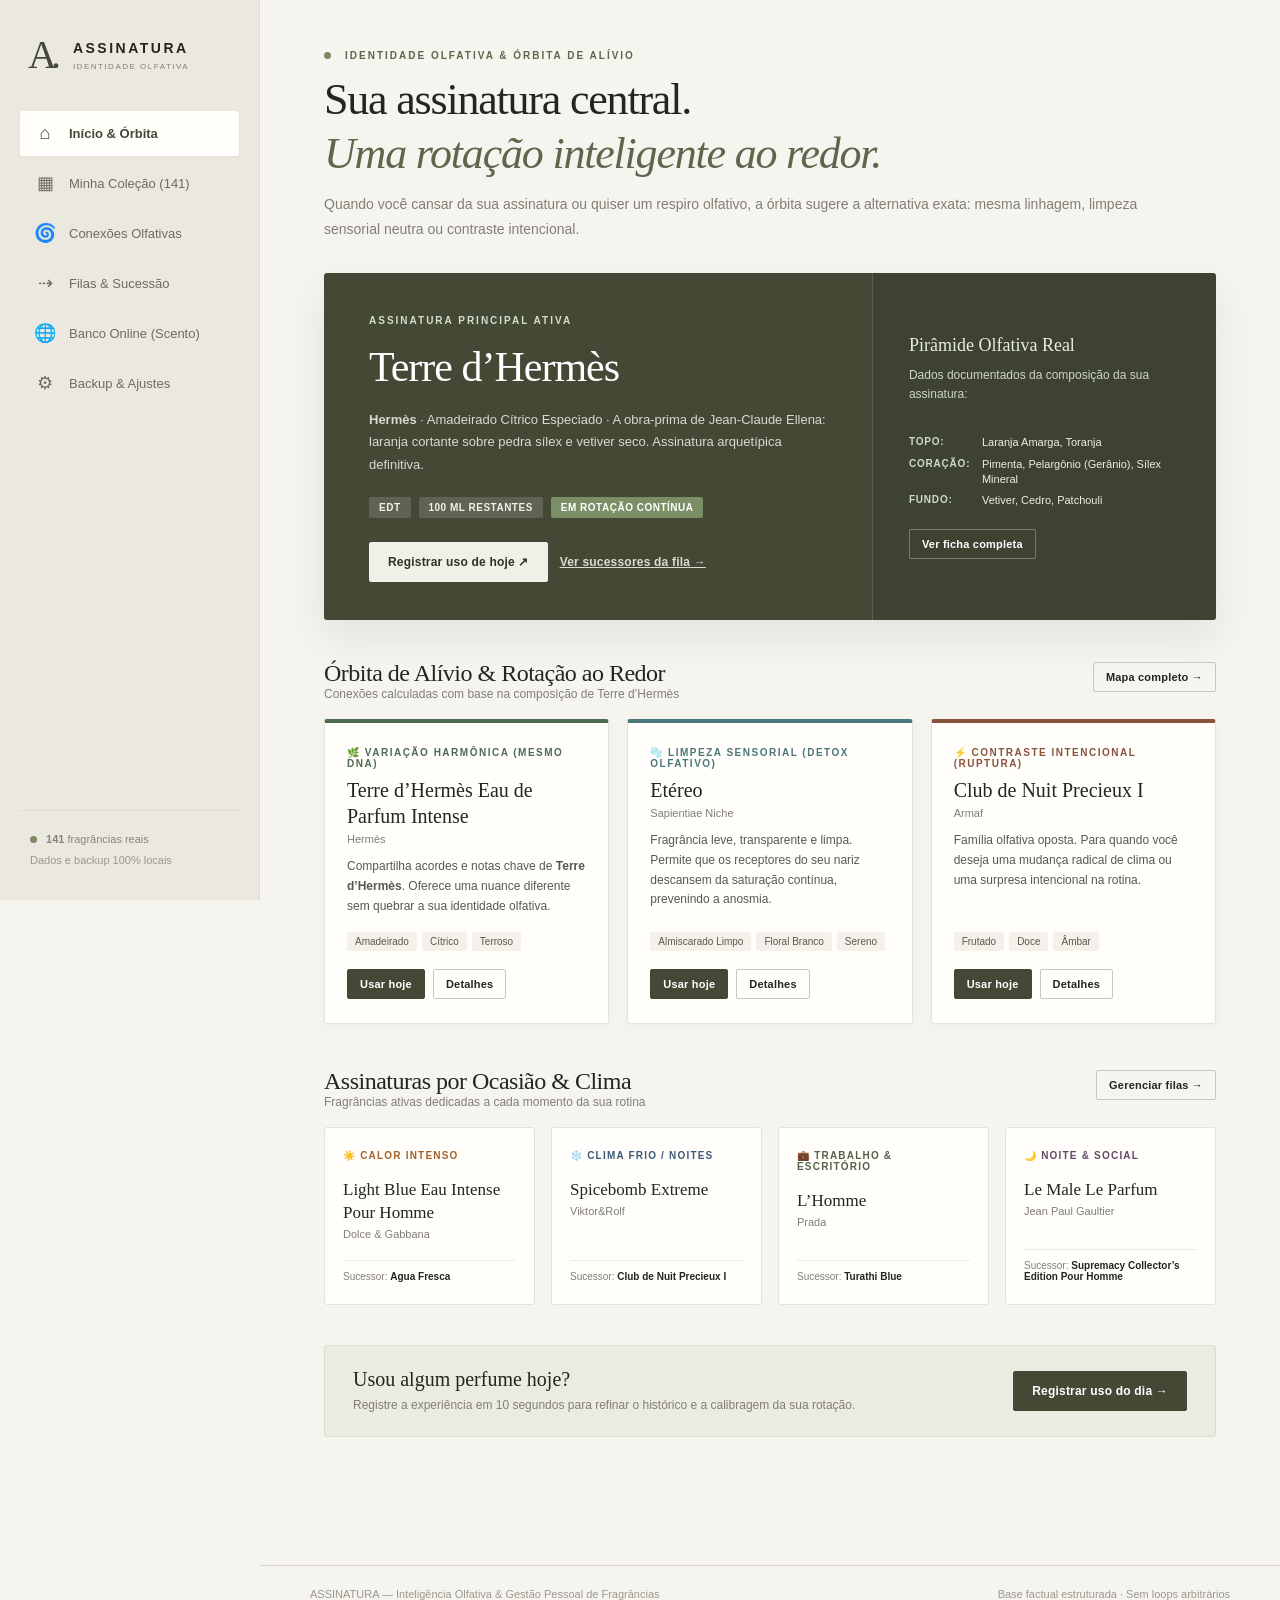
==== commit ac3c4903: "ASSINATURA 5: Base factual de 141 perfumes, integracao online Scento, orbita de alivio e gestao comp" ====
--- a/assinatura/index.html
+++ b/assinatura/index.html
@@ -1,789 +1,7668 @@
 <!doctype html>
 <html lang="pt-BR">
 <head>
-<meta charset="utf-8"><meta name="viewport" content="width=device-width,initial-scale=1,viewport-fit=cover">
-<meta name="theme-color" content="#f5f1e9"><meta name="color-scheme" content="light">
-<meta name="description" content="Uma metodologia pessoal de identidade olfativa: escolha, validação e sucessão de fragrâncias.">
-<link rel="manifest" href="./manifest.webmanifest"><link rel="icon" type="image/svg+xml" href="./icon.svg">
-
-<title>ASSINATURA · Identidade olfativa</title><style>
-:root{--paper:#f6f4ef;--wash:#efede6;--white:#fffefa;--ink:#25251f;--muted:#817f75;--soft:#d9d5c9;--olive:#60654b;--olive-dark:#444936;--pale:#e8e6dc;--sidebar:#eae8df;--danger:#925849;--font:-apple-system,BlinkMacSystemFont,'Segoe UI',Arial,sans-serif;--serif:Georgia,'Times New Roman',serif;--shade:0 20px 48px rgba(28,29,22,.08)}*{box-sizing:border-box}html{font-size:15px;scroll-behavior:smooth}body{margin:0;background:var(--paper);color:var(--ink);font-family:var(--font);-webkit-font-smoothing:antialiased}button,input,textarea,select{font:inherit}button{cursor:pointer}button:disabled{opacity:.4;cursor:not-allowed}a{color:inherit}input,textarea,select{min-width:0}button:focus-visible,input:focus-visible,textarea:focus-visible,select:focus-visible{outline:2px solid var(--olive);outline-offset:3px}.shell{display:flex;min-height:100vh}.sidebar{width:245px;flex-shrink:0;background:var(--sidebar);padding:38px 19px 20px;display:flex;flex-direction:column;border-right:1px solid #e0ded5;position:sticky;top:0;height:100vh}.brand{display:flex;align-items:center;gap:11px;cursor:pointer;padding:0 12px 45px}.brand-mark{font:38px Georgia,serif;letter-spacing:-6px;padding-right:6px;color:var(--olive-dark)}.brand-name{font-weight:700;letter-spacing:3px;font-size:14px}.brand-name small{display:block;font-weight:500;color:#777567;font-size:8px;letter-spacing:1.75px;margin-top:7px}.sidebar nav{display:grid;gap:4px}.nav-link{display:flex;align-items:center;gap:14px;border:0;background:none;color:#77766e;text-align:left;padding:13px 16px;border-radius:3px;font-size:13px}.nav-link.active{background:var(--white);color:var(--olive-dark);font-weight:700;box-shadow:0 1px 4px #7777770b}.nav-link:hover{color:var(--ink);background:#f5f3ee}.nav-glyph{font-size:19px;width:23px;text-align:center;font-family:Georgia,serif;font-weight:normal}.sidebar-note{margin-top:auto;padding:18px 12px;color:#85847a;line-height:1.5;font-size:10px;display:flex;gap:9px}.tiny-dot{display:inline-block;background:#879275;width:6px;height:6px;flex-shrink:0;border-radius:50%;margin-top:4px}.workspace{flex:1;min-width:0;display:flex;flex-direction:column}.main{width:min(1130px,100%);padding:65px clamp(24px,6%,88px) 80px;margin:0 auto;flex:1}.mobile-header,.mobile-nav{display:none}.footer{display:flex;justify-content:space-between;gap:20px;padding:24px 55px;color:#aaa89e;font-size:10px;letter-spacing:.3px;border-top:1px solid #e7e4db}.eyebrow{font-size:10px;letter-spacing:2px;font-weight:700;color:var(--olive);text-transform:uppercase;margin:0 0 16px}.eyebrow.light{color:#d9ddcc}.page-heading{margin:0 0 36px;max-width:790px}.page-heading h1{font-family:var(--serif);font-size:clamp(28px,3.5vw,42px);font-weight:400;line-height:1.3;letter-spacing:-1.45px;margin:0 0 15px}.lede{font-size:14px;line-height:1.8;color:var(--muted);margin:0}.hero-panel{display:grid;grid-template-columns:1.55fr 1fr;background:var(--olive-dark);min-height:280px;color:white;margin-bottom:35px}.hero-main{padding:45px 46px 40px;display:flex;flex-direction:column;align-items:flex-start;justify-content:center;border-right:1px solid #ffffff25}.hero-main h2,.signature-feature h2{font:400 clamp(26px,3vw,38px)/1.4 var(--serif);letter-spacing:-1px;margin:0 0 16px}.hero-main>p:not(.eyebrow),.signature-feature>p:not(.eyebrow){color:#d6d7ce;font-size:13px;line-height:1.7;max-width:440px}.hero-meta{display:flex;flex-wrap:wrap;gap:12px;font-size:11px!important;color:#e8eade!important}.hero-meta span{border-bottom:1px solid #ffffff40;padding-bottom:8px}.hero-side{padding:38px;display:flex;flex-direction:column;justify-content:center}.small-label{font-size:9px;letter-spacing:1.8px;color:#c2cbb7;font-weight:700}.hero-side strong{font-family:var(--serif);font-size:17px;font-weight:400;line-height:1.5;margin:12px 0 20px}.hero-side p{font-size:12px;line-height:1.6;color:#e7e7df;margin:10px 0 16px}.gap-top{margin-top:8px}.btn{border:1px solid #cac7bb;border-radius:2px;background:transparent;color:var(--ink);display:inline-flex;align-items:center;justify-content:center;gap:12px;padding:12px 19px;min-height:42px;font-weight:700;font-size:12px;letter-spacing:.1px;transition:background .16s,border .16s;white-space:normal}.btn:hover{background:var(--wash)}.btn.primary{background:var(--olive-dark);color:white;border-color:var(--olive-dark)}.btn.primary:hover{background:#272b21}.btn.pale{background:#f1f0e8;border-color:#f1f0e8;color:#2e3328;align-self:flex-start}.btn.pale:hover{background:white}.btn.large{padding:17px 24px;min-height:54px}.btn.large span{margin-left:20px}.btn.warn{color:var(--danger);border-color:#c7aea5}.btn.text-btn{border:none;padding-left:0}.btn.outline-on-dark{border-color:#aaa899;color:white}.btn.outline-on-dark:hover{color:var(--ink)}.metrics{display:grid;grid-template-columns:repeat(4,1fr);margin:0 0 48px;border-bottom:1px solid var(--soft)}.metrics>div{padding:0 20px 28px 0;display:flex;flex-direction:column}.metrics>div+div{padding-left:20px;border-left:1px solid var(--soft)}.metrics span{font-weight:700;letter-spacing:1.2px;color:var(--muted);font-size:9px}.metrics strong{font:400 37px var(--serif);margin:16px 0 4px}.metrics small{color:#9b988e;font-size:10px}.section-heading{display:flex;justify-content:space-between;align-items:baseline;margin:37px 0 17px;gap:10px}.section-heading h2{font:400 21px var(--serif);letter-spacing:-.4px;margin:0}.subtle{color:var(--muted);font-size:11px}.editorial-list{border-top:1px solid var(--soft)}.editorial-list button{width:100%;display:flex;align-items:center;text-align:left;background:transparent;border:0;border-bottom:1px solid var(--soft);padding:20px 5px;gap:26px;color:var(--ink)}.editorial-list button:hover{background:var(--wash)}.editorial-list button>span:nth-child(2){flex:1}.editorial-list strong{font-size:13px;display:block;margin-bottom:7px;font-weight:600}.editorial-list small{display:block;color:var(--muted);font-size:11px}.list-number{font-family:var(--serif);font-size:19px;color:var(--olive)}.welcome{max-width:760px;padding:40px 0}.welcome h1{font:400 clamp(35px,5.4vw,68px)/1.34 var(--serif);letter-spacing:-2.1px;margin:12px 0 28px}.welcome h1 em,.modal-header h2 em{font-weight:400;color:var(--olive)}.welcome>p:not(.eyebrow):not(.micro){font-size:15px;line-height:1.85;color:#77756c;max-width:600px}.welcome-stats{display:flex;gap:0;border-top:1px solid var(--soft);border-bottom:1px solid var(--soft);margin:40px 0 24px;padding:25px 0}.welcome-stats>div{min-width:140px;display:flex;flex-direction:column;gap:5px}.welcome-stats strong{font:400 33px var(--serif)}.welcome-stats small{font-size:11px;color:var(--muted)}.note{font-size:12px!important;background:#eeece4;border-left:2px solid var(--olive);padding:16px 19px;margin:20px 0 30px;line-height:1.7;color:#625e55!important}.micro,.small-note{font-size:11px!important;line-height:1.7;color:#939086}.micro{margin-top:15px}.question-layout{display:grid;grid-template-columns:minmax(0,1.6fr) minmax(220px,.75fr);gap:25px}.question-panel{background:var(--white);padding:38px 40px;box-shadow:0 1px 5px #33333308}.question-top{display:flex;justify-content:space-between;gap:10px;color:var(--muted);font-size:10px;font-weight:700;letter-spacing:1px}.progress-track{height:3px;background:#e5e4da;margin:19px 0 42px}.progress-track i{height:100%;display:block;background:var(--olive)}.question-panel h2{font:400 clamp(21px,2.6vw,29px)/1.5 var(--serif);margin:0 0 29px}.answer-options{display:grid;gap:11px}.answer-options button{display:flex;text-align:left;align-items:center;gap:16px;padding:17px 15px;border:1px solid #e3e0d7;background:#fbfaf7;line-height:1.6;color:var(--ink)}.answer-options button:hover{border-color:var(--olive);background:#f2f1eb}.option-letter{color:var(--olive);font-family:var(--serif);font-size:15px;flex-shrink:0}.answer-arrow{margin-left:auto;color:#9c9e8e}.method-note{padding:30px 13px}.method-note p{font-size:13px;line-height:1.9;color:#868378}.method-note hr{border:0;border-top:1px solid var(--soft);margin:28px 0}.mini-weight{display:flex;justify-content:space-between;gap:15px;font-size:11px;border-bottom:1px solid #e5e2d8;padding:12px 0}.mini-weight strong{font-size:12px}.check-grid{display:grid;gap:12px;margin-bottom:23px}.check-line{display:flex;align-items:center;gap:12px;font-size:13px;background:#f5f4ee;padding:15px;cursor:pointer}.check-line input{width:18px;height:18px;accent-color:var(--olive)}.field{display:flex;flex-direction:column;gap:8px;margin:0 0 20px}.field label,.field>span{font-size:11px;font-weight:700;color:#55564e}.field input,.field textarea,.field select,.inline-form input,.search input{width:100%;border:1px solid #d5d2c8;border-radius:1px;padding:12px 13px;background:#fdfcf9;color:var(--ink);font-size:13px;line-height:1.4}.field select,.toolbar select,.score-line select{appearance:none;background-image:url('data:image/svg+xml,%3Csvg xmlns="http://www.w3.org/2000/svg" width="20" height="20" viewBox="0 0 24 24" fill="none" stroke="%2360654b" stroke-width="1.6"%3E%3Cpath d="m6 9 6 6 6-6"/%3E%3C/svg%3E');background-position:right 10px center;background-repeat:no-repeat;padding-right:32px}.field textarea{resize:vertical}.two-column{display:grid;grid-template-columns:1fr 1fr;gap:22px}.surface{background:var(--white);border:1px solid #e8e5dc}.surface.padded{padding:30px}.surface h2{font:400 22px/1.4 var(--serif);margin:5px 0 15px}.surface p{color:var(--muted);font-size:13px;line-height:1.8}.surface .btn{margin-top:8px}.weight-line{display:grid;grid-template-columns:1.3fr 1fr 35px;gap:13px;align-items:center;border-bottom:1px solid #eeece7;padding:12px 0;font-size:11px}.weight-track{height:4px;background:#e0ded6;overflow:hidden}.weight-track i{display:block;background:var(--olive);height:100%}.answer-recap>div{display:grid;grid-template-columns:1fr 2fr auto;align-items:center;gap:15px;padding:16px 4px;border-bottom:1px solid var(--soft);font-size:12px}.answer-recap span{color:var(--muted);line-height:1.5}.micro-btn{padding:7px 10px;min-height:29px;font-size:10px}.catalog-alert{font-size:12px;line-height:1.7;color:#77786e;margin-bottom:22px;padding:15px 19px;background:#e9e9e0}.catalog-alert b{color:#444839}.error{color:var(--danger)}.toolbar{display:flex;align-items:flex-end;flex-wrap:wrap;gap:12px;margin-bottom:22px}.search{flex:1;min-width:210px;position:relative}.search span{position:absolute;left:15px;top:12px;font-size:20px;color:var(--olive)}.search input{padding-left:40px}.toolbar select{min-height:44px;border:1px solid #d5d2c8;background-color:var(--white);color:var(--ink);font-size:12px;padding:11px 37px 11px 13px}.result-count{font-size:10px;text-transform:uppercase;letter-spacing:1.5px;color:var(--muted)}.brand-section{padding-top:15px;margin-bottom:20px}.brand-section>h2{font:400 22px var(--serif);letter-spacing:-.6px;margin:12px 0 14px}.brand-section>h2 span{font:12px var(--font);color:var(--muted);margin-left:10px}.perfume-row{display:flex;gap:12px;align-items:center;width:100%;background:transparent;border:0;border-top:1px solid var(--soft);text-align:left;padding:14px 8px;color:var(--ink)}.perfume-row:last-child{border-bottom:1px solid var(--soft)}.perfume-row:hover{background:#efeee7}.perfume-title{flex:1;font-size:13px}.perfume-title small{font-size:10px;color:#a7a398;margin-left:10px}.perfume-status{font-size:10px;color:var(--muted);white-space:nowrap}.perfume-status.evaluated{color:var(--olive)}.perfume-status.excluded{color:var(--danger)}.open-arrow{color:var(--olive);font-size:14px}.modal-overlay{position:fixed;inset:0;z-index:50;background:#191d15a3;display:flex;justify-content:flex-end}.modal{background:var(--paper);width:min(660px,100%);height:100%;overflow:auto;box-shadow:var(--shade)}.modal-header{padding:34px 38px 24px;border-bottom:1px solid var(--soft);display:flex;justify-content:space-between;gap:15px}.modal-header h2{font:400 26px/1.55 var(--serif);margin:0;letter-spacing:-.8px}.close{border:none;background:transparent;color:var(--ink);font-size:28px;align-self:flex-start}.modal-body{padding:27px 38px 80px}.modal-body h3{font:400 20px var(--serif);margin:35px 0 20px;border-bottom:1px solid var(--soft);padding-bottom:13px}.modal-body h3 small{font:11px var(--font);color:var(--muted);display:block;margin-top:8px}.form-grid{display:grid;grid-template-columns:1fr 1fr;column-gap:17px}.form-grid .full{grid-column:1/-1}.score-grid{display:grid;grid-template-columns:1fr 1fr;gap:7px 20px}.score-line{display:flex;flex-direction:column;gap:7px;padding:9px 0 11px;border-bottom:1px solid #e7e4dd}.score-line label{font-size:11px;line-height:1.3;color:#5e5f56}.score-line select{background-color:var(--white);border:1px solid #d8d6cc;padding:10px 31px 10px 10px;font-size:12px;max-width:100%;color:var(--ink)}.modal-actions{display:flex;justify-content:flex-end;flex-wrap:wrap;gap:9px;margin-top:28px}.detail-post{border-top:1px solid var(--soft);margin-top:40px;padding-top:24px}.detail-post p{font-size:12px;line-height:1.8;color:var(--muted)}.ranking-overview{display:grid;grid-template-columns:repeat(4,1fr);border-top:1px solid var(--soft);border-bottom:1px solid var(--soft);padding:20px 0;margin:22px 0 28px}.ranking-overview>div{display:flex;flex-direction:column;gap:6px}.ranking-overview b{font:28px var(--serif)}.ranking-overview span{font-size:11px;color:var(--muted)}.inline-field{flex-direction:row;align-items:center;margin:0}.inline-field select{margin-left:12px;max-width:300px}.ranking-list{border-top:1px solid var(--soft)}.ranking-row{display:grid;grid-template-columns:56px 1fr auto;gap:15px;border-bottom:1px solid var(--soft);padding:21px 7px}.rank-index,.queue-index{font:20px var(--serif);color:var(--olive)}.rank-brand{font-size:10px;color:var(--muted);letter-spacing:.8px;text-transform:uppercase;margin:0 0 6px}.rank-body h3{font:400 18px var(--serif);margin:0 0 7px}.rank-sub{font-size:11px;color:#89877c;line-height:1.6;margin:0}.rank-end{display:flex;align-items:flex-end;flex-direction:column;gap:15px}.rank-end strong{font:24px var(--serif)}.rank-end strong small{font:10px var(--font);color:var(--muted);margin-left:4px}.rank-end button{background:none;border:0;text-decoration:underline;color:var(--olive);font-size:11px}.tag{font-size:11px;color:var(--muted)}details{margin-top:14px}summary{cursor:pointer;font-size:11px;color:var(--olive);font-weight:700}.detail-facts{font-size:11px;line-height:1.7;color:#79776f;padding:8px 14px;background:#efede7}.detail-facts p{margin:8px 0}.empty-method{padding:30px;background:#eeece5;color:#77766c;font-size:13px;line-height:1.8;margin:18px 0}.empty-method strong{font:400 20px var(--serif);color:var(--ink)}.method-inline{font-size:12px;line-height:1.75;color:#6f7164;border-left:2px solid var(--olive);background:#eae9e1;padding:15px 18px;margin:19px 0}.weights-grid{display:grid;grid-template-columns:1fr 1fr;gap:15px 30px}.weights-grid>div{display:grid;grid-template-columns:1fr auto;gap:7px;font-size:11px}.weights-grid strong{color:var(--olive)}.weights-grid .weight-track{grid-column:1/-1}.timeline-item{display:grid;grid-template-columns:88px 1fr auto;gap:13px;padding:18px 0;border-bottom:1px solid var(--soft);align-items:start;font-size:12px}.timeline-date{font-size:11px;color:var(--olive)}.timeline-item b,.timeline-item strong{font-size:12px}.timeline-item p{color:var(--muted);font-size:11px;line-height:1.6;margin:5px 0}.timeline-item .quote{font-style:italic;color:#55554c}.timeline-actions{display:flex;gap:8px}.timeline-actions button,.timeline-item>button{background:none;border:0;text-decoration:underline;font-size:11px;color:var(--olive);padding:5px}.form-actions{display:flex;gap:10px;align-items:center;flex-wrap:wrap;margin-top:17px}.signature-feature{padding:38px 42px;background:var(--olive-dark);color:white}.signature-feature>p{font-size:12px;line-height:1.7;color:#e2e4dc}.secondary-grid{display:grid;grid-template-columns:1fr 1fr;gap:18px}.secondary-item{padding:29px;background:var(--white);min-height:205px;display:flex;flex-direction:column}.secondary-item h3{font:400 20px/1.4 var(--serif);margin:0 0 7px}.secondary-item p:not(.eyebrow){font-size:12px;color:var(--muted);line-height:1.65}.secondary-item button{margin-top:auto;background:none;border:0;text-align:left;padding:5px 0;color:var(--olive);font-size:11px;font-weight:700}.choice-list{display:grid;gap:12px;margin-top:25px}.choice{display:flex;justify-content:space-between;align-items:center;gap:18px;padding:20px;background:var(--white)}.choice h3{font:400 19px var(--serif);margin:9px 0}.choice p{color:var(--muted);font-size:11px}.succession-current{padding:25px 28px;background:var(--white);display:flex;justify-content:space-between;gap:20px;align-items:center}.succession-current h2{font:400 21px/1.5 var(--serif);margin:0 0 8px}.succession-current p:not(.eyebrow){color:var(--muted);font-size:11px}.succession-list{border-top:1px solid var(--soft)}.succession-list article{display:flex;gap:18px;padding:17px 5px;border-bottom:1px solid var(--soft);align-items:center}.succession-list article>div:nth-child(2){flex:1;min-width:0}.succession-list strong{display:block;font-size:13px;font-weight:600}.succession-list small{display:block;color:var(--muted);margin-top:6px;font-size:11px}.queue-controls{display:flex;gap:7px}.queue-controls button{border:1px solid var(--soft);background:none;min-width:32px;min-height:32px;color:var(--olive)}.settings-columns{display:grid;grid-template-columns:1fr 1fr;gap:18px}.settings-list>div{display:flex;align-items:center;justify-content:space-between;gap:20px;padding:13px 0;border-bottom:1px solid var(--soft)}.settings-list strong{font-size:12px;display:block}.settings-list small{font-size:11px;color:var(--muted);margin-top:6px;display:block}.inline-form{display:flex;gap:9px;margin-top:20px;flex-wrap:wrap}.inline-form input{flex:1;min-width:130px}.spaced{margin-bottom:18px}.import-label{cursor:pointer}.audit-list{max-height:430px;overflow:auto;border-top:1px solid var(--soft)}.audit-list>div{display:grid;grid-template-columns:115px 145px 1fr;gap:15px;padding:12px 0;border-bottom:1px solid var(--soft);font-size:11px}.audit-list time{color:var(--muted)}.audit-list strong{color:var(--olive)}.audit-list span{color:#77756f;word-break:break-word}.science{padding:20px 0;border-top:1px solid var(--soft);margin-top:25px}.science p{font-size:12px;color:var(--muted);line-height:1.9}.toast{position:fixed;z-index:90;bottom:25px;right:30px;background:var(--ink);color:white;font-size:12px;max-width:min(370px,90vw);line-height:1.6;padding:18px 22px;box-shadow:var(--shade)}.boot{font:30px var(--serif);padding:20vh 10vw}.boot span{display:block;font:12px var(--font);color:var(--muted);margin-top:12px}
-@media(max-width:1000px){.sidebar{width:205px}.main{padding:45px 30px}.hero-panel{grid-template-columns:1.25fr 1fr}.hero-main{padding:32px}.hero-side{padding:28px}.footer{padding:24px 30px}}
-@media(max-width:760px){.sidebar{display:none}.mobile-header{display:flex;justify-content:space-between;align-items:center;background:var(--paper);height:65px;padding:0 22px;border-bottom:1px solid var(--soft);position:sticky;top:0;z-index:10}.brand-small{font:25px Georgia,serif;color:var(--olive-dark)}.brand-small span{font:700 12px var(--font);letter-spacing:2.5px;margin-left:10px;color:var(--ink)}.edition{font-size:8px;letter-spacing:1.2px;color:var(--muted)}.mobile-nav{display:flex;position:fixed;z-index:20;bottom:0;left:0;right:0;background:#fdfbf7ee;backdrop-filter:blur(14px);-webkit-backdrop-filter:blur(14px);border-top:1px solid var(--soft);padding:8px 5px max(8px,env(safe-area-inset-bottom));overflow-x:auto;justify-content:space-around;box-shadow:0 -3px 15px #24242408}.mobile-nav button{flex:1;min-width:62px;border:0;background:none;display:flex;flex-direction:column;gap:3px;align-items:center;justify-content:center;color:#949186;padding:4px 2px}.mobile-nav button.active{color:var(--olive-dark)}.mobile-nav button>span{font-size:20px;height:22px;font-family:Georgia,serif}.mobile-nav button small{font-size:10px;letter-spacing:.15px}.main{padding:32px 20px 135px}.footer{display:none}.page-heading{margin-bottom:28px}.hero-panel,.question-layout,.two-column,.secondary-grid,.settings-columns{grid-template-columns:1fr}.hero-main{border-right:0;border-bottom:1px solid #ffffff24;min-height:225px}.hero-side{padding:25px 30px}.metrics{grid-template-columns:1fr 1fr;gap:0}.metrics>div{border-bottom:1px solid var(--soft);min-height:108px;padding:17px 10px!important}.metrics>div+div{border-left:0}.metrics>div:nth-child(even){border-left:1px solid var(--soft)}.metrics strong{margin:10px 0}.welcome{padding:25px 0}.welcome-stats>div{min-width:0;flex:1}.welcome-stats small{font-size:9px}.question-panel{padding:24px 21px}.method-note{padding:25px 4px}.form-grid,.score-grid{grid-template-columns:1fr}.modal{width:100%;height:100dvh}.modal-header{padding:24px}.modal-body{padding:20px 24px 110px}.toolbar{gap:8px}.toolbar .search{flex-basis:100%}.toolbar select{flex:1;max-width:100%}.perfume-row{gap:8px}.perfume-title{font-size:12px}.perfume-status{font-size:9px}.ranking-row{grid-template-columns:27px 1fr auto;gap:10px}.ranking-overview{gap:10px}.ranking-overview b{font-size:21px}.ranking-overview span{font-size:9px}.rank-body h3{font-size:15px}.rank-end strong{font-size:19px}.rank-end button{font-size:10px}.rank-index{font-size:15px}.inline-field{display:flex;align-items:flex-start;flex-direction:column;gap:5px}.inline-field select{margin-left:0}.weights-grid{grid-template-columns:1fr}.timeline-item{grid-template-columns:70px 1fr;gap:12px}.timeline-actions,.timeline-item>button{grid-column:2}.signature-feature{padding:30px 24px}.succession-current{flex-direction:column;align-items:flex-start}.audit-list>div{grid-template-columns:80px 1fr;gap:8px}.audit-list span{grid-column:2}.answer-recap>div{grid-template-columns:1fr auto}.answer-recap span{grid-row:2;grid-column:1/-1}.form-actions .btn{flex:auto}.answer-options button{min-height:66px}}
-@media(max-width:390px){.main{padding-left:16px;padding-right:16px}.mobile-nav button{min-width:58px}.mobile-nav button small{font-size:9px}.page-heading h1{font-size:28px}.brand-small span{letter-spacing:1px}.edition{display:none}.choice{flex-direction:column;align-items:flex-start}.succession-list article{gap:8px}.queue-controls{gap:3px}.queue-controls button{min-width:27px}}
-@media(prefers-reduced-motion:reduce){html{scroll-behavior:auto}*{transition:none!important}}
-
-.aside-weights{margin-top:30px;border-top:1px solid var(--line);padding-top:18px}.aside-weights>p{font-size:10px;letter-spacing:.08em;font-weight:700;color:var(--accent)}.aside-weights>div{display:flex;justify-content:space-between;gap:9px;margin-bottom:10px;font-size:11px;color:var(--muted)}.aside-weights strong{color:var(--ink)}
-
-.category-controls{display:flex;gap:15px;flex-wrap:wrap}.restore-categories{border-top:1px solid var(--line);padding:17px 0;display:flex;gap:12px;align-items:center;flex-wrap:wrap;font-size:11px;color:var(--muted)}
-/* Modo guiado: foco em uma decisão de cada vez, sem solicitar fichamento do acervo. */
-.quick-welcome{max-width:670px}.quick-welcome h1{font-size:clamp(39px,7vw,68px);line-height:1.13}.quick-welcome>p:not(.eyebrow):not(.micro){max-width:560px;font-size:15px;line-height:1.9}
-.intro-timeline{border-top:1px solid var(--soft);border-bottom:1px solid var(--soft);margin:35px 0 29px;padding:16px 0}.intro-timeline>div{display:flex;gap:21px;align-items:baseline;padding:13px 0;font-size:14px;line-height:1.6}.intro-timeline b{font:21px var(--serif);color:var(--olive)}
-.simple-hero{background:var(--olive-dark);color:#fefefc;min-height:290px;padding:39px 45px;display:flex;flex-direction:column;align-items:flex-start;justify-content:center;gap:8px}
-.simple-hero .eyebrow{color:#cfdbc7}.simple-hero h2{font:400 clamp(27px,3.6vw,40px)/1.23 var(--serif);margin:6px 0 3px;max-width:690px}.simple-hero p:not(.eyebrow){color:#dfe4d7;font-size:13px;max-width:600px;line-height:1.8}.simple-hero .btn{margin-top:16px}
-.simple-progress{display:grid;grid-template-columns:repeat(3,1fr);border-bottom:1px solid var(--soft);margin:0 0 37px}.simple-progress>div{padding:20px 12px 20px 0;display:flex;align-items:baseline;gap:12px}.simple-progress span{font:32px var(--serif);color:var(--olive-dark)}.simple-progress small{color:var(--muted);font-size:11px}
-.simple-actions{border-top:1px solid var(--soft)}.simple-actions>button{border:0;border-bottom:1px solid var(--soft);background:transparent;display:flex;align-items:center;gap:20px;width:100%;padding:20px 2px;text-align:left;color:var(--ink);cursor:pointer}.simple-actions>button span:nth-child(2){flex:1}.simple-actions strong{display:block;font:400 20px var(--serif);margin-bottom:6px}.simple-actions small{display:block;font-size:12px;color:var(--muted);line-height:1.55}.simple-step{font:21px var(--serif);color:var(--olive)}.simple-footnote{font-size:11px;color:var(--muted);line-height:1.85;margin-top:25px}.simple-highlight{padding:26px 0;border-top:1px solid var(--soft);margin-top:28px}.simple-highlight h3{font:25px var(--serif);margin:11px 0}.simple-highlight p{font-size:12px;line-height:1.7;color:var(--muted);max-width:650px}
-.guided-panel{max-width:780px;padding:33px 36px;background:#fffefb;box-shadow:0 5px 28px #22221408}.guided-panel .eyebrow{margin-top:0}.guide-picked{display:flex;flex-wrap:wrap;gap:9px;min-height:35px;margin:18px 0 30px}.picked-chip{display:inline-flex;align-items:center;gap:9px;background:#edece5;padding:11px 10px 11px 15px;font-size:12px;max-width:100%;overflow-wrap:anywhere}.picked-chip button{border:0;background:transparent;color:var(--olive-dark);font-size:21px;cursor:pointer;line-height:1}.guide-search{margin:12px 0}.guide-search input{font-size:16px;min-height:51px}.guide-matches{border-top:1px solid var(--soft);margin-top:15px}.guide-match{width:100%;background:none;border:0;border-bottom:1px solid var(--soft);display:flex;justify-content:space-between;align-items:center;text-align:left;gap:12px;padding:16px 4px;cursor:pointer;color:var(--ink)}.guide-match strong{display:block;font-weight:500;font-size:14px}.guide-match small{display:block;color:var(--muted);font-size:11px;margin-top:4px}.guide-match b{font-weight:400;color:var(--olive);font-size:24px}.guide-controls{display:flex;flex-wrap:wrap;gap:10px;align-items:center;margin-top:26px}.guide-controls button[disabled]{opacity:.42;cursor:not-allowed}.guide-controls .btn{min-height:48px}
-.ask-panel{padding:42px 45px}.ask-name{font:400 30px var(--serif);margin:11px 0 25px;color:var(--olive-dark)}.ask-panel h3{font:400 26px/1.4 var(--serif);margin:0}.question-hint{color:var(--muted);font-size:12px;line-height:1.75;margin:17px 0 29px}.guide-answers{display:grid;gap:10px}.guide-answers button{border:1px solid var(--soft);background:#f8f7f3;text-align:left;display:flex;justify-content:space-between;align-items:center;gap:14px;font-size:14px;min-height:63px;padding:14px 19px;line-height:1.5;cursor:pointer;color:var(--ink)}.guide-answers button:active,.guide-answers button:focus-visible{background:#e2e6dd;outline-color:var(--olive)}.guide-answers button span{color:var(--olive)}.guide-skipline{margin-top:23px;display:flex;gap:10px;flex-wrap:wrap}.guide-skipline .btn{font-size:11px}
-.guide-overview{display:grid;grid-template-columns:repeat(3,1fr);gap:10px;margin:10px 0 25px;border-top:1px solid var(--soft);border-bottom:1px solid var(--soft);padding:20px 0}.guide-overview>div{display:flex;flex-direction:column;gap:5px}.guide-overview b{font:30px var(--serif)}.guide-overview span{font-size:10px;color:var(--muted);line-height:1.4}.guide-results-list{border-top:1px solid var(--soft)}.guide-result{display:grid;grid-template-columns:37px minmax(0,1fr) auto;align-items:center;gap:15px;padding:22px 0;border-bottom:1px solid var(--soft)}.guide-result .num{font:22px var(--serif);color:var(--olive)}.guide-result h3{font:21px var(--serif);margin:7px 0}.guide-result p{font-size:12px;color:var(--muted);line-height:1.6;margin:7px 0}.guide-result small{font-size:10px;color:#898479;line-height:1.5}.guide-result .btn{padding:10px 12px;font-size:11px}.guided-duel,.guided-final{padding:30px 33px;background:#eeede6;margin-top:27px}.guided-duel h3,.guided-final h3{font:24px/1.35 var(--serif);margin:8px 0 18px}.guided-final p{font-size:13px;color:var(--muted);line-height:1.8}.duel-options{display:flex;align-items:stretch;gap:15px}.duel-options>button{flex:1;min-width:0;display:flex;flex-direction:column;gap:6px;padding:22px 17px;text-align:left;border:1px solid #d7d7ca;background:#fffefb;color:var(--ink);cursor:pointer}.duel-options button strong{font:20px var(--serif);overflow-wrap:anywhere}.duel-options button small{font-size:10px;color:var(--muted)}.duel-options>span{align-self:center;color:var(--muted);font:16px var(--serif)}
-.quick-panel{max-width:710px}.choice-field{margin:25px 0 0;padding:0;border:0}.choice-field legend{font:20px/1.35 var(--serif);margin-bottom:17px}.segmented-answers{display:grid;grid-template-columns:repeat(3,1fr);gap:9px}.segmented-answers label{cursor:pointer}.segmented-answers input{position:absolute;opacity:0;width:1px;height:1px}.segmented-answers span{display:flex;align-items:center;justify-content:center;text-align:center;min-height:60px;background:#f5f4ef;border:1px solid #d8d8d0;color:var(--ink);padding:9px;font-size:12px;line-height:1.4}.segmented-answers input:checked+span{background:#3b4632;color:white;border-color:#3b4632}.segmented-answers input:focus-visible+span{outline:2px solid var(--olive);outline-offset:2px}.quick-extra{margin:25px 0}.quick-extra summary{font-size:12px}.quick-panel button[type=submit]{margin-top:5px}.quick-history{border-top:1px solid var(--soft);max-width:710px}.quick-history>div{display:flex;justify-content:space-between;align-items:center;gap:15px;padding:17px 0;border-bottom:1px solid var(--soft)}.quick-history strong{display:block;font-size:13px}.quick-history small{font-size:11px;color:var(--muted);display:block;margin-top:6px}.quick-history button{background:none;border:0;color:var(--olive);text-decoration:underline;cursor:pointer}
-@media(max-width:760px){.simple-hero{padding:31px 25px;min-height:260px}.simple-progress{gap:8px}.simple-progress>div{gap:6px;flex-direction:column}.simple-progress span{font-size:29px}.guided-panel{padding:24px 20px}.ask-panel{padding:27px 20px}.ask-panel h3{font-size:23px}.ask-name{font-size:25px}.guide-result{grid-template-columns:24px minmax(0,1fr);gap:10px}.guide-result .btn{grid-column:2;justify-self:start}.guide-result h3{font-size:19px}.guided-duel,.guided-final{padding:24px 19px}.duel-options{gap:7px}.duel-options>button{padding:16px 10px}.duel-options button strong{font-size:17px}.segmented-answers{gap:6px}.segmented-answers span{font-size:11px;min-height:68px;padding:8px 4px}.intro-timeline>div{font-size:13px}}
-
-.guide-row-buttons{display:flex;flex-direction:column;gap:8px;align-items:flex-end}.guide-row-buttons button{white-space:normal;text-align:center}@media(max-width:760px){.guide-row-buttons{grid-column:2;flex-direction:row;flex-wrap:wrap;align-items:flex-start}.guide-row-buttons .btn{grid-column:auto}}
-/* ASSINATURA 4 — descoberta progressiva. Uma pergunta por tela, sem fichamento de 141 itens. */
-.triage-welcome{max-width:760px;margin:0 auto;padding:9px 0 35px}.triage-monogram{font:normal 76px/1 Georgia,serif;color:var(--olive-dark);margin:26px 0 13px;letter-spacing:-8px}.triage-monogram span{color:#b8a378}.triage-welcome h1,.triage-home h1,.triage-question h1,.triage-signatures-head h1{font:normal clamp(33px,5vw,59px)/1.14 var(--serif);letter-spacing:-1.6px;margin:0 0 25px}.triage-welcome h1 em,.triage-signatures-head h1 em{font-weight:normal;color:var(--olive)}.triage-intro{font-size:15px;line-height:1.85;max-width:600px;color:#56564f}.triage-steps{margin:35px 0 24px;border-top:1px solid var(--soft)}.triage-steps>div{display:flex;align-items:baseline;gap:24px;border-bottom:1px solid var(--soft);padding:13px 4px}.triage-steps span{font:normal 22px var(--serif);color:var(--olive)}.triage-steps p{font-size:13px;line-height:1.55;margin:0}.triage-big{padding:18px 24px;min-height:57px;font-size:13px}.triage-welcome>.micro{margin-top:20px;line-height:1.7}
-.triage-topline{display:flex;justify-content:space-between;gap:15px;align-items:center;margin:0 0 15px}.triage-topline .eyebrow{margin:0}.triage-hero{background:#3f4434;color:#f6f5ef;padding:45px 48px 44px;min-height:315px}.triage-hero h1{font-size:clamp(35px,5vw,54px);max-width:690px;margin:10px 0 16px}.triage-hero p:not(.eyebrow){font-size:14px;line-height:1.75;max-width:570px;color:#e6e9e0;margin:0 0 22px}.triage-counters{display:grid;grid-template-columns:repeat(3,1fr);border-bottom:1px solid var(--soft);margin:0 0 38px}.triage-counters>div{display:flex;align-items:baseline;gap:11px;padding:22px 12px 21px 0}.triage-counters b{font:normal 33px var(--serif);color:var(--olive-dark)}.triage-counters small{color:var(--muted);font-size:11px;line-height:1.5}.triage-section-title{display:flex;align-items:center;justify-content:space-between;gap:16px;margin-bottom:12px}.triage-section-title h2{font:normal 27px var(--serif);margin:0}.plain-link{color:var(--olive-dark);background:none;border:0;padding:10px 0;font-size:12px;text-decoration:underline;text-underline-offset:5px;text-align:left}.triage-segments{border-top:1px solid var(--soft)}.triage-segment{display:grid;grid-template-columns:1fr 27px;gap:3px 12px;border:0;border-bottom:1px solid var(--soft);padding:19px 4px;background:transparent;color:var(--ink);text-align:left;width:100%}.triage-segment>span:first-child{grid-column:1}.triage-segment strong{font:normal 21px/1.3 var(--serif);grid-column:1;overflow-wrap:anywhere}.triage-segment small{font-size:11px;color:var(--muted);grid-column:1}.triage-segment .arrow{grid-column:2;grid-row:1/4;align-self:center;color:var(--olive)}.triage-notice,.triage-research-note{margin-top:28px;border-top:1px solid var(--soft);padding:24px 0;color:var(--ink)}.triage-notice strong,.triage-research-note strong{font:normal 22px var(--serif)}.triage-notice p,.triage-research-note p{font-size:12px;color:var(--muted);line-height:1.85;max-width:730px}
-.triage-question{max-width:830px;margin:0 auto;padding:10px 0 48px}.triage-progress{height:3px;background:#e0ded2;overflow:hidden;margin:22px 0 36px}.triage-progress i{display:block;height:3px;background:var(--olive);transition:width .2s}.triage-question h1{margin:10px 0 22px;font-size:clamp(32px,4.6vw,50px)}.triage-question h2{font:normal clamp(19px,3vw,26px)/1.44 var(--serif);max-width:740px;margin:0 0 16px}.triage-question h2 em{font-weight:normal;color:var(--olive-dark)}.triage-question .question-hint{font-size:12px;color:var(--muted);line-height:1.9;max-width:740px;margin-bottom:27px}.triage-options{display:flex;flex-direction:column;border-top:1px solid var(--soft);margin:27px 0 18px}.decision-option{display:flex;align-items:center;justify-content:space-between;gap:14px;text-align:left;background:transparent;border:0;border-bottom:1px solid var(--soft);min-height:77px;width:100%;padding:16px 10px 16px 4px;font-size:14px;line-height:1.6;color:var(--ink)}.decision-option:hover,.decision-option:focus-visible{background:#efeee6}.decision-option .arrow{font-family:var(--serif);font-size:24px;color:var(--olive);flex-shrink:0}.triage-perfume-options .decision-option{min-height:83px}.triage-option-number{font:20px var(--serif);color:var(--olive);min-width:36px}.decision-perfume{flex:1}.decision-perfume small,.decision-option small{display:block;color:var(--muted);font-size:10px;letter-spacing:1px;text-transform:uppercase;line-height:1.5}.decision-perfume strong,.decision-option strong{font:normal 20px/1.35 var(--serif);display:block;margin-top:2px;overflow-wrap:anywhere}.triage-aux{display:flex;gap:10px;flex-wrap:wrap;margin:26px 0 23px}.triage-aux .btn{font-weight:500;font-size:11px;padding:11px 15px}.triage-quiet{border-top:1px solid var(--soft);padding:17px 0;margin-top:15px}.triage-foot-actions{display:flex;gap:20px;flex-wrap:wrap}.triage-foot-actions>.btn{padding-left:0;padding-right:0;background:none;border:0;text-decoration:underline;font-size:11px;font-weight:500}.triage-pick-name{font:normal clamp(24px,3vw,32px)/1.4 var(--serif);padding:20px 0 27px;color:var(--olive-dark)}.triage-context-details{margin-top:25px;border-top:1px solid var(--soft);padding:16px 0}.triage-context-details summary{font-size:12px;color:var(--muted);cursor:pointer}.triage-context-picker{display:flex;flex-wrap:wrap;gap:9px;margin-top:20px}.triage-context-picker button{border:1px solid var(--soft);background:var(--white);padding:11px 15px;font-size:12px;color:var(--ink)}
-.triage-signatures{max-width:925px}.triage-signatures-head{margin-bottom:28px}.triage-signatures-head p:not(.eyebrow){font-size:13px;line-height:1.8;color:var(--muted);max-width:740px}.triage-stats{display:flex;gap:22px;flex-wrap:wrap;border-bottom:1px solid var(--soft);padding-bottom:20px;color:var(--olive-dark);font-size:11px;margin-bottom:35px}.triage-category{margin-bottom:32px;background:#fffefa;padding:30px 33px;border:1px solid #e6e3d9;box-shadow:0 5px 17px #33333307}.triage-category-top{margin:0 0 22px}.triage-category-top h2{font:normal clamp(23px,3.6vw,34px)/1.35 var(--serif);margin:8px 0;overflow-wrap:anywhere}.triage-category-top>p:last-child{color:var(--muted);font-size:12px;line-height:1.75}.triage-active-row{display:flex;gap:12px;justify-content:space-between;align-items:center;border-top:1px solid var(--soft);padding:14px 0;color:var(--olive-dark);font-size:11px;line-height:1.5}.triage-active-row button{border:0;background:none;text-decoration:underline;color:var(--olive-dark);font-size:11px}.triage-category-actions{display:flex;gap:16px;flex-wrap:wrap;align-items:center;border-top:1px solid var(--soft);padding:16px 0}.triage-category-actions small{font-size:11px;color:var(--muted);max-width:270px;line-height:1.5}.triage-queue-list{border-top:1px solid var(--soft);margin-top:19px;padding-top:21px}.triage-queue-item{display:grid;grid-template-columns:38px minmax(0,1fr) 56px;align-items:center;gap:11px;border-bottom:1px solid var(--soft);padding:19px 0}.triage-queue-item strong{font:normal 18px/1.36 var(--serif);display:block;overflow-wrap:anywhere}.triage-queue-item small{display:block;color:var(--muted);font-size:10px;line-height:1.65;margin-top:6px}.triage-queue-item details summary{font-size:10px;color:var(--olive);margin-top:7px;cursor:pointer}.triage-queue-item details p{font-size:11px;line-height:1.65;color:var(--muted)}.triage-move{display:flex;flex-direction:column}.triage-move button{font-size:17px;border:none;background:none;color:var(--olive-dark);padding:7px}.triage-empty{padding:18px 0;color:var(--muted);font-size:12px;line-height:1.7}.triage-rejected{margin-top:21px;border-top:1px solid var(--soft);padding-top:18px}.triage-rejected summary{cursor:pointer;font-size:11px}.triage-rejected>div{display:flex;justify-content:space-between;align-items:center;gap:12px;padding:11px 0;border-bottom:1px solid var(--soft);font-size:11px}.triage-rejected button{font-size:10px;background:transparent;border:0;text-decoration:underline;color:var(--olive)}.triage-another{margin-top:22px}
-@media(max-width:760px){.triage-welcome{padding-top:0}.triage-welcome h1{font-size:39px}.triage-hero{padding:32px 24px;min-height:280px}.triage-hero h1{font-size:36px}.triage-topline{align-items:flex-start;flex-direction:column;gap:6px}.triage-counters{gap:6px}.triage-counters>div{display:flex;flex-direction:column;gap:5px}.triage-counters b{font-size:31px}.triage-counters small{font-size:10px}.triage-question{padding:0 0 35px}.triage-question h1{font-size:36px}.triage-question h2{font-size:22px}.triage-progress{margin:20px 0 28px}.decision-option{min-height:73px;font-size:13px;padding:14px 5px}.decision-perfume strong,.decision-option strong{font-size:19px}.triage-category{padding:23px 18px}.triage-queue-item{grid-template-columns:28px minmax(0,1fr) 31px;gap:6px}.triage-queue-item strong{font-size:17px}.triage-move button{font-size:15px}.triage-signatures-head h1{font-size:39px}.triage-active-row{align-items:flex-start;flex-direction:column}.triage-stats{gap:9px 15px}}
-
+<meta charset="utf-8">
+<meta name="viewport" content="width=device-width,initial-scale=1,viewport-fit=cover">
+<meta name="theme-color" content="#f5f1e9">
+<meta name="color-scheme" content="light">
+<meta name="description" content="ASSINATURA · Gestão inteligente da sua identidade olfativa, órbita de alívio e sucessão fundamentada em dados olfativos reais.">
+<link rel="manifest" href="./manifest.webmanifest">
+<link rel="icon" type="image/svg+xml" href="./icon.svg">
+
+<title>ASSINATURA · Identidade Olfativa Inteligente</title>
+<style>
+:root{
+  --paper:#f6f4ef;
+  --wash:#efede6;
+  --white:#fffefa;
+  --ink:#25251f;
+  --muted:#817f75;
+  --soft:#d9d5c9;
+  --olive:#60654b;
+  --olive-dark:#444936;
+  --pale:#e8e6dc;
+  --sidebar:#eae8df;
+  --danger:#925849;
+  --accent-harmonic:#4e6b52;
+  --accent-detox:#4a777a;
+  --accent-contrast:#8a533b;
+  --accent-sun:#a3622c;
+  --accent-cold:#3e5879;
+  --accent-work:#56614a;
+  --accent-night:#654868;
+  --font:-apple-system,BlinkMacSystemFont,'Segoe UI',Roboto,Helvetica,Arial,sans-serif;
+  --serif:Georgia,'Times New Roman',serif;
+  --shade:0 18px 42px rgba(28,29,22,.08);
+  --card-radius:3px;
+}
+*{box-sizing:border-box}
+html{font-size:15px;scroll-behavior:smooth}
+body{margin:0;background:var(--paper);color:var(--ink);font-family:var(--font);-webkit-font-smoothing:antialiased}
+button,input,textarea,select{font:inherit}
+button{cursor:pointer}
+button:disabled{opacity:.4;cursor:not-allowed}
+a{color:inherit;text-decoration:none}
+input,textarea,select{min-width:0}
+button:focus-visible,input:focus-visible,textarea:focus-visible,select:focus-visible{outline:2px solid var(--olive);outline-offset:2px}
+
+.shell{display:flex;min-height:100vh}
+.sidebar{width:260px;flex-shrink:0;background:var(--sidebar);padding:35px 20px 24px;display:flex;flex-direction:column;border-right:1px solid #dfdcd3;position:sticky;top:0;height:100vh;overflow-y:auto}
+.brand{display:flex;align-items:center;gap:12px;cursor:pointer;padding:0 8px 36px}
+.brand-mark{font:normal 40px/1 Georgia,serif;letter-spacing:-6px;padding-right:6px;color:var(--olive-dark)}
+.brand-name{font-weight:700;letter-spacing:2.5px;font-size:14px;color:var(--ink)}
+.brand-name small{display:block;font-weight:500;color:var(--muted);font-size:8px;letter-spacing:1.5px;margin-top:6px}
+.sidebar nav{display:grid;gap:4px}
+.nav-link{display:flex;align-items:center;gap:13px;border:0;background:none;color:#6d6c63;text-align:left;padding:12px 14px;border-radius:var(--card-radius);font-size:13px;font-weight:500;transition:all .15s}
+.nav-link.active{background:var(--white);color:var(--olive-dark);font-weight:700;box-shadow:0 1px 4px rgba(0,0,0,.04)}
+.nav-link:hover:not(.active){color:var(--ink);background:#f2f0e9}
+.nav-glyph{font-size:18px;width:22px;text-align:center;font-family:Georgia,serif}
+.sidebar-footer{margin-top:auto;padding:20px 10px 6px;color:#88867c;font-size:11px;line-height:1.6;border-top:1px solid #dfdcd3}
+.dot{display:inline-block;width:7px;height:7px;border-radius:50%;background:#7b8966;margin-right:6px}
+
+.workspace{flex:1;min-width:0;display:flex;flex-direction:column}
+.main{width:min(1140px,100%);padding:50px clamp(20px,5vw,70px) 90px;margin:0 auto;flex:1}
+.mobile-header,.mobile-nav{display:none}
+.footer{display:flex;justify-content:space-between;gap:20px;padding:22px 50px;color:#9b998e;font-size:11px;border-top:1px solid var(--soft)}
+
+.eyebrow{font-size:10px;letter-spacing:2px;font-weight:700;color:var(--olive);text-transform:uppercase;margin:0 0 12px;display:flex;align-items:center;gap:8px}
+.eyebrow.light{color:#d5decb}
+.page-heading{margin:0 0 32px;max-width:820px}
+.page-heading h1{font-family:var(--serif);font-size:clamp(30px,4vw,44px);font-weight:400;line-height:1.22;letter-spacing:-1.2px;margin:0 0 12px}
+.page-heading p.lede{font-size:14px;line-height:1.75;color:var(--muted);margin:0}
+
+/* Button styles */
+.btn{border:1px solid #cac7bb;border-radius:2px;background:transparent;color:var(--ink);display:inline-flex;align-items:center;justify-content:center;gap:10px;padding:11px 18px;min-height:40px;font-weight:600;font-size:12px;letter-spacing:.2px;transition:background .15s,border .15s;text-align:center}
+.btn:hover{background:var(--wash)}
+.btn.primary{background:var(--olive-dark);color:white;border-color:var(--olive-dark)}
+.btn.primary:hover{background:#2a2d21}
+.btn.pale{background:#f1f0e8;border-color:#f1f0e8;color:#2e3328}
+.btn.pale:hover{background:white}
+.btn.warn{color:var(--danger);border-color:#d4b7ae}
+.btn.warn:hover{background:#faede8}
+.btn.danger-solid{background:var(--danger);color:white;border-color:var(--danger)}
+.btn.danger-solid:hover{background:#7a3a2c}
+.btn.small{padding:7px 12px;min-height:30px;font-size:11px}
+.btn.large{padding:15px 24px;min-height:50px;font-size:13px}
+.btn.text-btn{border:0;padding:6px 0;text-decoration:underline;color:var(--olive)}
+
+/* Cards and Grid */
+.surface{background:var(--white);border:1px solid #e7e4db;border-radius:var(--card-radius)}
+.surface.padded{padding:28px 30px}
+.section-title{display:flex;justify-content:space-between;align-items:baseline;margin:40px 0 18px;gap:12px}
+.section-title h2{font:400 24px var(--serif);letter-spacing:-.5px;margin:0}
+.section-title .desc{color:var(--muted);font-size:12px}
+
+/* Hero Signature Card */
+.signature-hero{display:grid;grid-template-columns:1.6fr 1fr;background:var(--olive-dark);color:white;border-radius:var(--card-radius);box-shadow:var(--shade);overflow:hidden;margin-bottom:34px}
+.signature-hero-main{padding:42px 45px 38px;border-right:1px solid rgba(255,255,255,.12);display:flex;flex-direction:column;justify-content:center}
+.signature-hero-main h2{font:400 clamp(28px,3.8vw,42px)/1.2 var(--serif);letter-spacing:-1px;margin:4px 0 16px}
+.signature-hero-main p{color:#d6dbcd;font-size:13px;line-height:1.75;max-width:520px;margin:0 0 20px}
+.signature-badges{display:flex;flex-wrap:wrap;gap:8px;margin-bottom:24px}
+.badge{display:inline-flex;align-items:center;gap:6px;padding:5px 10px;font-size:10px;letter-spacing:.5px;border-radius:2px;font-weight:600;text-transform:uppercase}
+.badge.on-dark{background:rgba(255,255,255,.14);color:#f0f3eb}
+.badge.accent{background:#7b8f67;color:white}
+.badge.light{background:#edebe2;color:#4f5245}
+.signature-hero-side{padding:36px;display:flex;flex-direction:column;justify-content:center;background:rgba(0,0,0,.1)}
+.signature-hero-side h3{font:400 18px var(--serif);margin:0 0 10px;color:#e8ede2}
+.signature-hero-side p{font-size:12px;line-height:1.65;color:#ced5c5;margin:0 0 18px}
+.pyramid-mini{display:grid;gap:6px;margin:12px 0 20px;font-size:11px}
+.pyramid-row{display:flex;gap:8px;line-height:1.4}
+.pyramid-row b{color:#cfdac6;min-width:65px;font-size:10px;text-transform:uppercase;letter-spacing:.8px}
+.pyramid-row span{color:#ecefe6}
+
+/* Relief Orbit Panel (Órbita de Alívio) */
+.orbit-panel{margin-bottom:44px}
+.orbit-grid{display:grid;grid-template-columns:repeat(3,1fr);gap:18px}
+.orbit-card{background:var(--white);border:1px solid #e5e2d8;border-radius:var(--card-radius);padding:24px 22px;display:flex;flex-direction:column;position:relative;box-shadow:0 3px 12px rgba(0,0,0,.03);transition:transform .15s,box-shadow .15s}
+.orbit-card:hover{transform:translateY(-2px);box-shadow:0 7px 20px rgba(0,0,0,.06)}
+.orbit-card.harmonic{border-top:4px solid var(--accent-harmonic)}
+.orbit-card.detox{border-top:4px solid var(--accent-detox)}
+.orbit-card.contrast{border-top:4px solid var(--accent-contrast)}
+.orbit-type{font-size:10px;letter-spacing:1.5px;text-transform:uppercase;font-weight:700;margin-bottom:8px}
+.orbit-card.harmonic .orbit-type{color:var(--accent-harmonic)}
+.orbit-card.detox .orbit-type{color:var(--accent-detox)}
+.orbit-card.contrast .orbit-type{color:var(--accent-contrast)}
+.orbit-card h3{font:400 20px/1.3 var(--serif);margin:0 0 4px;color:var(--ink)}
+.orbit-brand{font-size:11px;color:var(--muted);margin-bottom:12px}
+.orbit-reason{font-size:12px;line-height:1.65;color:#595850;margin:0 0 16px;flex:1}
+.accord-chips{display:flex;flex-wrap:wrap;gap:5px;margin-bottom:18px}
+.accord-chip{background:#f3f1ea;color:#5a5950;font-size:10px;padding:4px 8px;border-radius:2px}
+.orbit-card .actions{display:flex;gap:8px;align-items:center;margin-top:auto}
+
+/* Context Signatures Grid */
+.contexts-grid{display:grid;grid-template-columns:repeat(4,1fr);gap:16px;margin-bottom:40px}
+.context-box{background:var(--white);border:1px solid #e5e2d8;border-radius:var(--card-radius);padding:22px 18px;display:flex;flex-direction:column;position:relative}
+.context-box .context-header{display:flex;justify-content:space-between;align-items:center;margin-bottom:10px}
+.context-label{font-size:10px;letter-spacing:1.2px;text-transform:uppercase;font-weight:700;color:var(--olive-dark)}
+.context-current{margin:8px 0 12px;flex:1}
+.context-current strong{display:block;font:400 17px/1.35 var(--serif);color:var(--ink)}
+.context-current small{display:block;color:var(--muted);font-size:11px;margin-top:3px}
+.context-queue-preview{border-top:1px solid #eeece5;padding-top:10px;margin-top:8px;font-size:10px;color:var(--muted)}
+.context-queue-preview span{color:var(--ink);font-weight:600}
+
+/* Quick Wear logger */
+.quick-log-banner{background:#ecebe2;border:1px solid #dfdcd3;border-radius:var(--card-radius);padding:22px 28px;display:flex;justify-content:space-between;align-items:center;gap:20px;margin-bottom:38px}
+.quick-log-text h3{font:400 20px var(--serif);margin:0 0 5px}
+.quick-log-text p{font-size:12px;color:var(--muted);margin:0;line-height:1.5}
+
+/* Collection View & Management */
+.collection-toolbar{display:flex;gap:12px;flex-wrap:wrap;align-items:center;margin-bottom:24px}
+.search-box{flex:1;min-width:240px;position:relative}
+.search-box input{width:100%;background:var(--white);border:1px solid #d5d2c8;border-radius:2px;padding:11px 14px 11px 36px;font-size:13px}
+.search-box .icon{position:absolute;left:12px;top:12px;font-size:15px;color:var(--muted)}
+.collection-stats-line{display:flex;justify-content:space-between;align-items:baseline;color:var(--muted);font-size:11px;margin-bottom:18px}
+.collection-grid{display:grid;grid-template-columns:repeat(auto-fill,minmax(270px,1fr));gap:16px}
+.perfume-card{background:var(--white);border:1px solid #e7e4da;border-radius:var(--card-radius);padding:18px 20px;display:flex;flex-direction:column;position:relative;transition:all .15s}
+.perfume-card:hover{box-shadow:0 4px 14px rgba(0,0,0,.05);border-color:#d0ccc0}
+.perfume-card-head{display:flex;justify-content:space-between;align-items:flex-start;gap:8px;margin-bottom:6px}
+.perfume-card-brand{font-size:10px;letter-spacing:1px;text-transform:uppercase;color:var(--muted);font-weight:700}
+.perfume-card-name{font:400 18px/1.3 var(--serif);color:var(--ink);margin:3px 0 8px}
+.perfume-card-family{font-size:11px;color:var(--olive-dark);margin-bottom:10px;font-weight:500}
+.perfume-card-accords{display:flex;flex-wrap:wrap;gap:4px;margin-bottom:14px}
+.perfume-card-footer{display:flex;justify-content:space-between;align-items:center;gap:8px;margin-top:auto;padding-top:12px;border-top:1px solid #f0eee8;font-size:11px}
+.volume-meter{display:flex;align-items:center;gap:6px;color:var(--muted)}
+.volume-bar{width:42px;height:4px;background:#e2dfd6;border-radius:2px;overflow:hidden}
+.volume-bar i{display:block;height:100%;background:var(--olive)}
+
+/* Modals */
+.modal-overlay{position:fixed;inset:0;z-index:90;background:rgba(25,29,21,.55);display:flex;justify-content:flex-end;backdrop-filter:blur(3px)}
+.modal-overlay.center{justify-content:center;align-items:center;padding:20px}
+.modal{background:var(--paper);width:min(680px,100%);height:100%;overflow-y:auto;box-shadow:var(--shade);display:flex;flex-direction:column}
+.modal.dialog{height:auto;max-height:92vh;border-radius:3px;width:min(540px,100%)}
+.modal-header{padding:30px 36px 20px;border-bottom:1px solid var(--soft);display:flex;justify-content:space-between;align-items:flex-start;gap:16px}
+.modal-header h2{font:400 25px var(--serif);margin:0;line-height:1.25}
+.modal-header p{margin:5px 0 0;font-size:12px;color:var(--muted)}
+.modal-body{padding:26px 36px 60px;flex:1}
+.modal-footer{padding:18px 36px;border-top:1px solid var(--soft);display:flex;justify-content:flex-end;gap:10px;background:var(--wash)}
+.close-btn{background:none;border:0;font-size:26px;color:var(--muted);line-height:1;padding:0;cursor:pointer}
+.close-btn:hover{color:var(--ink)}
+
+/* Forms */
+.form-grid{display:grid;grid-template-columns:1fr 1fr;gap:16px;margin-bottom:18px}
+.form-grid.full{grid-template-columns:1fr}
+.field{display:flex;flex-direction:column;gap:6px;margin-bottom:16px}
+.field label{font-size:11px;font-weight:700;color:#51524a;letter-spacing:.3px}
+.field input,.field select,.field textarea{border:1px solid #d5d2c8;background:var(--white);padding:10px 12px;border-radius:2px;font-size:13px;color:var(--ink)}
+.field select{appearance:none;background-image:url('data:image/svg+xml,%3Csvg xmlns="http://www.w3.org/2000/svg" width="16" height="16" viewBox="0 0 24 24" fill="none" stroke="%2360654b" stroke-width="2"%3E%3Cpath d="m6 9 6 6 6-6"/%3E%3C/svg%3E');background-repeat:no-repeat;background-position:right 10px center;padding-right:32px}
+
+/* Online Search Panel in Add Modal */
+.online-search-box{background:#f0eee7;border:1px solid #dedbd0;border-radius:2px;padding:16px 18px;margin-bottom:22px}
+.online-search-box p{font-size:12px;color:var(--muted);margin:0 0 10px;line-height:1.5}
+.online-search-input-group{display:flex;gap:8px}
+.online-search-input-group input{flex:1;padding:10px 12px;border:1px solid #cbcaa0;border-radius:2px;background:white;font-size:13px}
+.online-matches{margin-top:14px;display:grid;gap:8px;max-height:220px;overflow-y:auto}
+.online-match-item{background:white;border:1px solid #e0ded4;padding:10px 14px;border-radius:2px;display:flex;justify-content:space-between;align-items:center;cursor:pointer;text-align:left;transition:background .12s}
+.online-match-item:hover{background:#f6f8f2;border-color:var(--olive)}
+.online-match-item strong{font-size:13px;display:block}
+.online-match-item small{font-size:11px;color:var(--muted)}
+
+/* Toast */
+.toast{position:fixed;bottom:24px;right:24px;background:var(--ink);color:white;padding:16px 22px;border-radius:3px;font-size:12px;box-shadow:var(--shade);z-index:100;max-width:min(420px,90vw);display:flex;align-items:center;gap:12px;animation:toastIn .2s ease-out}
+@keyframes toastIn{from{opacity:0;transform:translateY(8px)}to{opacity:1;transform:translateY(0)}}
+
+/* Queues view */
+.queue-segment-block{background:var(--white);border:1px solid #e5e2d8;border-radius:var(--card-radius);padding:24px;margin-bottom:24px}
+.queue-segment-head{display:flex;justify-content:space-between;align-items:baseline;margin-bottom:16px;border-bottom:1px solid #f0eee8;padding-bottom:12px}
+.queue-item{display:grid;grid-template-columns:36px 1fr auto;gap:14px;align-items:center;padding:14px 0;border-bottom:1px solid #f1efe9}
+.queue-item:last-child{border-bottom:0}
+.queue-num{font:400 20px var(--serif);color:var(--olive)}
+.queue-controls{display:flex;gap:5px}
+.queue-controls button{border:1px solid #d9d6cb;background:none;width:32px;height:32px;border-radius:2px;display:flex;align-items:center;justify-content:center;color:var(--olive-dark)}
+
+/* Responsive */
+@media(max-width:1020px){
+  .sidebar{width:220px;padding:25px 16px}
+  .signature-hero{grid-template-columns:1fr}
+  .signature-hero-main{border-right:0;border-bottom:1px solid rgba(255,255,255,.12);padding:32px 28px}
+  .signature-hero-side{padding:28px}
+  .orbit-grid{grid-template-columns:1fr}
+  .contexts-grid{grid-template-columns:1fr 1fr}
+}
+@media(max-width:760px){
+  .sidebar{display:none}
+  .mobile-header{display:flex;justify-content:space-between;align-items:center;background:var(--paper);height:60px;padding:0 20px;border-bottom:1px solid var(--soft);position:sticky;top:0;z-index:20}
+  .mobile-header .brand-mark{font-size:26px}
+  .mobile-nav{display:flex;position:fixed;z-index:20;bottom:0;left:0;right:0;background:rgba(253,251,247,.96);backdrop-filter:blur(14px);-webkit-backdrop-filter:blur(14px);border-top:1px solid var(--soft);padding:6px 4px max(6px,env(safe-area-inset-bottom));justify-content:space-around}
+  .mobile-nav button{flex:1;border:0;background:none;display:flex;flex-direction:column;gap:2px;align-items:center;justify-content:center;color:#85837a;padding:5px 2px}
+  .mobile-nav button.active{color:var(--olive-dark);font-weight:700}
+  .mobile-nav button span{font-size:18px;font-family:Georgia,serif}
+  .mobile-nav button small{font-size:9.5px;letter-spacing:.2px}
+  .main{padding:24px 16px 110px}
+  .contexts-grid{grid-template-columns:1fr}
+  .form-grid{grid-template-columns:1fr}
+  .modal{width:100%;height:100dvh}
+  .modal.dialog{width:100%;max-height:100dvh;height:100dvh;border-radius:0}
+  .modal-header{padding:22px}
+  .modal-body{padding:20px 22px 100px}
+  .modal-footer{padding:16px 22px}
+  .quick-log-banner{flex-direction:column;align-items:flex-start}
+}
 </style>
-</head><body><div id="app"><div class="boot">ASSINATURA<span>Preparando o acervo…</span></div></div>
-<noscript>O aplicativo precisa de JavaScript habilitado no Safari.</noscript>
+</head>
+<body>
+<div id="app"></div>
+
 <script>
-// catalog.js
-// Origem: 142 posições fornecidas pelo proprietário, sem fichas técnicas presumidas.
-const RAW_COUNT = 142;
-const AUDIT_DUPLICATES = [{entry:137,sameAs:131,brand:'Sospiro',name:'Vibrato'}];
-const SOLD = ['In The Box — Origine Un','Calvin Klein — CK One','LAB 8 — Effervescent'];
-const RECORDS = [["4711","Original Eau de Cologne",[1]],["Adolfo Dominguez","Agua Fresca",[2]],["Afnan","Rare Carbon",[3]],["Afnan","Supremacy Collector’s Edition Pour Homme",[4]],["Afnan","Supremacy Not Only Intense",[5]],["Afnan","Turathi Blue",[6]],["Ajmal","Amaze for Men",[7]],["Alfred Dunhill","Icon",[8]],["Armaf","Club de Nuit Intense Man Limited Edition Parfum",[9]],["Armaf","Club de Nuit Milestone",[10]],["Armaf","Club de Nuit Precieux I",[11]],["Armaf","Club de Nuit Sillage",[12]],["Aurora Scents","Black Obsidian",[13]],["Aurora Scents","Cafe Citadel",[14]],["Aurora Scents","Vanilla Espresso",[15]],["Azzaro","The Most Wanted",[16]],["Azzaro","The Most Wanted Parfum",[17]],["Azzaro","Wanted by Night",[18]],["Banana Republic","Midnight Hour",[19]],["Bvlgari","Aqva Pour Homme",[20]],["Bvlgari","Man in Black",[21]],["Bvlgari","Man Terrae Essence",[22]],["Carolina Herrera","212 VIP Men Party Fever",[23]],["Carolina Herrera","Chic for Men",[24]],["Chlorophylla","H",[25]],["Clinique","Happy for Men",[26]],["Condé Parfum","Caipi d’Argent",[27]],["Dior","Dior Homme Intense (2011)",[28]],["Dior","Eau Sauvage",[29]],["Dolce & Gabbana","Light Blue Eau Intense Pour Homme",[30]],["Dolce & Gabbana","Light Blue Pour Homme",[31]],["Dolce & Gabbana","Pour Homme (2012)",[32]],["Dolce & Gabbana","The One for Men Eau de Parfum",[33]],["Ermenegildo Zegna","Zegna Forte",[34]],["Escentric Molecules","Escentric 05",[35]],["Escentric Molecules","Molecule 01 + Iris",[36]],["Escentric Molecules","Molecule 01 + Mandarin",[37]],["Escentric Molecules","Molecule 01 + Patchouli",[38]],["Escentric Molecules","Molecule 03",[39]],["Escentric Molecules","Molecule 05",[40]],["Fragrance World","Ace",[41]],["French Avenue","Liquid Brun",[42]],["Giorgio Armani","Armani Code",[43]],["Giorgio Armani","Armani Code Absolu Gold",[44]],["Giorgio Armani","Stronger With You Intensely",[45]],["Gisada","Ambassador Men",[46]],["Givenchy","Gentleman (2017)",[47]],["Givenchy","Pi",[48]],["Granado","Bergamota & Flor de Laranjeira",[49]],["Granado","Cardamomo & Gengibre",[50]],["Granado","Mandarina & Sândalo",[51]],["Granado","Menta & Alecrim",[52]],["Granado","Verbena",[53]],["Hermès","H24",[54]],["Hermès","Terre d’Hermès",[55]],["Hermès","Terre d’Hermès Eau de Parfum Intense",[56]],["Hermès","Terre d’Hermès Eau Givrée",[57]],["Hermès","Terre d’Hermès Eau Intense Vétiver",[58]],["Hermès","Terre d’Hermès Parfum",[59]],["Hugo Boss","Boss Bottled Absolu",[60]],["Hugo Boss","Boss Bottled Beyond",[61]],["Hugo Boss","Boss Bottled Elixir",[62]],["Hugo Boss","Boss Bottled Infinite",[63]],["Hugo Boss","Boss Bottled Parfum",[64]],["Issey Miyake","L’Eau d’Issey Pour Homme",[65]],["Issey Miyake","L’Eau d’Issey Pour Homme Intense",[66]],["Issey Miyake","L’Eau Majeure d’Issey",[67]],["Jean Paul Gaultier","Le Male Le Parfum",[68]],["Jean Paul Gaultier","Le Male Lover",[69]],["Jean Paul Gaultier","Le Male Pride Edition",[70]],["John Varvatos","XX Artisan",[71]],["Joop!","Wow!",[72]],["Lacoste","L.12.12 Blanc (White)",[73]],["Lalique","Encre Noire",[74]],["Lalique","Encre Noire Sport",[75]],["Lalique","Encre Noire À L’Extrême",[76]],["Lattafa","Art of Arabia I",[77]],["Lattafa","Atlas",[78]],["Lattafa","Qaa’ed",[79]],["Lattafa","The Kingdom for Men",[80]],["Loewe","Solo Cedro",[81]],["Loewe","Solo Loewe",[82]],["Maison Margiela","Replica By the Fireplace",[83]],["Mancera","Cedrat Boise",[84]],["Mancera","Intense Cedrat Boise",[85]],["Mancera","Red Tobacco",[86]],["Mancera","Red Tobacco Intense",[87]],["Mancera","Tonka Cola",[88]],["Maracujá Brasil","Limão Siciliano & Neroli",[89]],["Mercedes-Benz","Club Black",[90]],["Montblanc","Explorer Ultra Blue",[91]],["Montblanc","Individuel",[92]],["Montblanc","Legend",[93]],["Montblanc","Legend Special Edition 2012",[94]],["Montblanc","Starwalker",[95]],["Moschino","Uomo?",[96]],["Natura","Essencial Elixir",[97]],["Natura","Homem Especiarias",[98]],["Natura","Humor 6 Paz e Humor",[99]],["O Boticário","Arbo Ocean",[100]],["O Boticário","Zaad Expedition",[101]],["O Boticário","Zaad Go",[102]],["O Boticário","Zaad Infinity",[103]],["O Boticário","Zaad Santal",[104]],["O Boticário","Zaad Vision",[105]],["Paris Corner","Voux Zingy",[106]],["Prada","Amber Pour Homme",[107]],["Prada","Luna Rossa Sport",[108]],["Prada","L’Homme",[109]],["Prada","L’Homme Intense",[110]],["Rabanne","1 Million Parfum",[111]],["Rabanne","Black XS (2018)",[112]],["Rabanne","Invictus Legend",[113]],["Rabanne","Invictus Parfum",[114]],["Ralph Lauren","Polo 67",[115]],["Ralph Lauren","Polo Black",[116]],["Ralph Lauren","Polo Blue",[117]],["Ralph Lauren","Polo Cologne Intense",[118]],["Rasasi","Hawas Black",[119]],["Rayhaan","Aquatica",[120]],["Reyane Tradition","Insurrection II Wild",[121]],["Rochas","Moustache Eau de Parfum",[122]],["Sapientiae Niche","Above All",[123]],["Sapientiae Niche","Bergalicius",[124]],["Sapientiae Niche","Cocoventura",[125]],["Sapientiae Niche","Etéreo",[126]],["Sapientiae Niche","In The Green",[127]],["Sapientiae Niche","Lemonice",[128]],["Sapientiae Niche","Mary O.",[129]],["Sapientiae Niche","Vetiver de Noir",[130]],["Sospiro","Vibrato",[131,137]],["Tommy Hilfiger","Tommy",[132]],["Versace","Eros Energy",[133]],["Versace","Pour Homme",[134]],["Versace","The Dreamer",[135]],["Viktor&Rolf","Spicebomb Extreme",[136]],["Yves Saint Laurent","La Nuit de L’Homme",[138]],["Yves Saint Laurent","L’Homme",[139]],["Yves Saint Laurent","L’Homme Ultime",[140]],["Yves Saint Laurent","MYSLF Eau de Parfum",[141]],["Yves Saint Laurent","Y Eau de Toilette",[142]]];
-const CATALOG = RECORDS.map(([brand,name,sourceEntries])=>({
- id:'f'+String(sourceEntries[0]).padStart(3,'0'),brand,name,sourceEntries,
- concentration:null,family:null,notes:null,performance:null,sources:[],
- remainingMl:null,bottleMl:null,profile:{},evidence:{},contexts:{},
- definitive:null,contextExclusions:{},verification:{}
-}));
-
-// engine.js
-
-const CRITERIA = [
-  ['pleasure','Prazer pessoal'],['comfort','Conforto prolongado'],['repetition','Resistência à saturação'],
-  ['heat','Calor e umidade'],['indoor','Ambientes compartilhados'],['control','Intensidade controlável'],
-  ['professional','Adequação profissional'],['versatility','Versatilidade'],['identity','Identidade olfativa'],
-  ['evolution','Evolução na pele'],['duration','Duração suficiente'],['memorability','Reconhecimento desejado']
-].map(([key,label])=>({key,label}));
-const CONTEXTS = [
-  {id:'main',label:'Cotidiano predominante',detail:'Uma fragrância utilizada repetidamente no trabalho, nos estudos e na rotina'},
-  {id:'professional',label:'Profissional / formal',detail:'Proximidade, apresentação e reuniões'},
-  {id:'heat',label:'Calor intenso',detail:'Exposição ao calor e à umidade'},
-  {id:'night',label:'Noite / social',detail:'Restaurantes, encontros e convívio noturno'},
-  {id:'cold',label:'Frio / ocasiões especiais',detail:'Noites amenas, ocasiões especiais e ambientes climatizados'}
-];
-const SITUATIONS = [
- ['heatmorning','Manhã quente no litoral'],['shared','Sala administrativa compartilhada'],
- ['humid','Deslocamento em dia úmido'],['meeting','Reunião profissional'],
- ['classroom','Aula em ambiente fechado'],['restaurant','Restaurante'],
- ['nightout','Noite casual'],['formal','Evento formal'],['aircon','Ambiente climatizado'],
- ['rain','Dia chuvoso e fresco']
-];
-const scenarioWeight = {heatmorning:'heat',shared:'indoor',humid:'heat',meeting:'professional',classroom:'indoor',restaurant:'control',nightout:'identity',formal:'professional',aircon:'comfort',rain:'repetition'};
-const scoreKeys = CRITERIA.map(c=>c.key);
-const clamp=(v,a,b)=>Math.max(a,Math.min(b,v));
-const copy=o=>structuredClone(o);
-const isNum=v=>typeof v==='number' && Number.isFinite(v);
-function blankState(){return {
- schema:2, catalog:copy(CATALOG), answers:{}, comparisons:[], experiences:[],
- journey:{ids:[],skipped:{},started:false,startedAt:null},quickUses:[],
- signatures:{main:null,queue:[],secondary:{},ended:[]},
- categories:copy(CONTEXTS), settings:{sufficientHours:5,diversity:'balanced'},
- audit:[{at:new Date().toISOString(),action:'initialization',detail:`${RAW_COUNT} entradas; ${CATALOG.length} distintas; duplicação da posição 137`}],
- introductionSeen:false,updatedAt:new Date().toISOString()
-};}
-function normalize(str){return String(str??'').normalize('NFD').replace(/[\u0300-\u036f]/g,'').toLowerCase().trim();}
-function catalogAudit(catalog){
- const seen=new Map(),dupes=[];
- for(const p of catalog){const key=normalize(p.brand)+'|'+normalize(p.name);if(seen.has(key))dupes.push({id:p.id,match:seen.get(key)});else seen.set(key,p.id);}
- const sold=catalog.filter(p=>SOLD.some(s=>normalize(s)===normalize(p.brand+' — '+p.name)));
- return {originalEntries:RAW_COUNT,uniqueRecords:catalog.length,sourceDuplicates:AUDIT_DUPLICATES,liveDuplicates:dupes,soldPresent:sold.map(p=>p.id)};
+// ==========================================
+// 1. COMPREHENSIVE OLFACTORY DATABASE (141 PERFUMES)
+// Verified against Fragrantica, Parfumo, Basenotes & Scento
+// ==========================================
+const FACTUAL_DB = {
+  "1": {
+    "brand": "4711",
+    "name": "Original Eau de Cologne",
+    "concentration": "EDC",
+    "family": "Cítrico Aromático",
+    "accords": [
+      "Cítrico",
+      "Aromático",
+      "Especiado Fresco",
+      "Herbal",
+      "Floral Branco"
+    ],
+    "pyramid": {
+      "top": [
+        "Limão Siciliano",
+        "Bergamota",
+        "Laranja",
+        "Manjericão",
+        "Pêssego"
+      ],
+      "heart": [
+        "Jasmim",
+        "Lírio",
+        "Rosa Búlgara",
+        "Cyclamen",
+        "Melão"
+      ],
+      "base": [
+        "Musgo de Carvalho",
+        "Vetiver",
+        "Cedro",
+        "Patchouli",
+        "Sândalo",
+        "Almíscar"
+      ]
+    },
+    "seasons": [
+      "verao",
+      "primavera"
+    ],
+    "occasions": [
+      "cotidiano",
+      "calor",
+      "casa",
+      "detox"
+    ],
+    "intensity": 1,
+    "character": "Clássico cítrico revigorante, ultra fresco e transparente. Perfeito para dias quentes e alívio olfativo."
+  },
+  "2": {
+    "brand": "Adolfo Dominguez",
+    "name": "Agua Fresca",
+    "concentration": "EDT",
+    "family": "Aromático Fougère",
+    "accords": [
+      "Aromático",
+      "Amadeirado",
+      "Cítrico",
+      "Especiado Fresco",
+      "Herbal"
+    ],
+    "pyramid": {
+      "top": [
+        "Bergamota",
+        "Mandarina",
+        "Petitgrain",
+        "Manjerona",
+        "Artemísia"
+      ],
+      "heart": [
+        "Lavanda",
+        "Sálvia",
+        "Alecrim",
+        "Coentro",
+        "Bagas de Zimbro",
+        "Pimenta"
+      ],
+      "base": [
+        "Vetiver",
+        "Musgo de Carvalho",
+        "Cedro",
+        "Pinho",
+        "Patchouli",
+        "Almíscar"
+      ]
+    },
+    "seasons": [
+      "primavera",
+      "verao"
+    ],
+    "occasions": [
+      "cotidiano",
+      "trabalho",
+      "calor"
+    ],
+    "intensity": 2,
+    "character": "Herbal mediterrâneo fresco, natural e elegante. Ideal para ambiente profissional diurno e dias amenos."
+  },
+  "3": {
+    "brand": "Afnan",
+    "name": "Rare Carbon",
+    "concentration": "EDP",
+    "family": "Couro Floral Amadeirado",
+    "accords": [
+      "Couro",
+      "Amadeirado",
+      "Terroso",
+      "Ozônico",
+      "Âmbar",
+      "Floral"
+    ],
+    "pyramid": {
+      "top": [
+        "Couro",
+        "Noz-moscada",
+        "Canela",
+        "Folha de Violeta"
+      ],
+      "heart": [
+        "Violeta",
+        "Rosa",
+        "Cedro",
+        "Agarwood (Oud)"
+      ],
+      "base": [
+        "Vetiver",
+        "Âmbar",
+        "Sândalo"
+      ]
+    },
+    "seasons": [
+      "outono",
+      "inverno"
+    ],
+    "occasions": [
+      "noite",
+      "frio",
+      "formal",
+      "social"
+    ],
+    "intensity": 4,
+    "character": "Couro nobre e aveludado com nuances florais e amadeiradas (DNA Ombré Leather). Marcante e refinado."
+  },
+  "4": {
+    "brand": "Afnan",
+    "name": "Supremacy Collector’s Edition Pour Homme",
+    "concentration": "EDP",
+    "family": "Amadeirado Frutado",
+    "accords": [
+      "Frutado",
+      "Esfumado",
+      "Amadeirado",
+      "Cítrico",
+      "Musgoso"
+    ],
+    "pyramid": {
+      "top": [
+        "Abacaxi",
+        "Bergamota",
+        "Maçã",
+        "Groselha Preta"
+      ],
+      "heart": [
+        "Vidoeiro",
+        "Patchouli",
+        "Jasmim",
+        "Rosa"
+      ],
+      "base": [
+        "Musgo de Carvalho",
+        "Âmbar Cinzento",
+        "Almíscar"
+      ]
+    },
+    "seasons": [
+      "primavera",
+      "verao",
+      "outono"
+    ],
+    "occasions": [
+      "cotidiano",
+      "trabalho",
+      "noite",
+      "social"
+    ],
+    "intensity": 4,
+    "character": "Frutado de abacaxi com bétula esfumada e musgo (DNA Aventus / Hacivat). Versatilidade executiva potente."
+  },
+  "5": {
+    "brand": "Afnan",
+    "name": "Supremacy Not Only Intense",
+    "concentration": "Extrait",
+    "family": "Oriental Especiado Frutado",
+    "accords": [
+      "Frutado",
+      "Musgo de Carvalho",
+      "Amadeirado",
+      "Terroso",
+      "Especiado"
+    ],
+    "pyramid": {
+      "top": [
+        "Groselha Preta",
+        "Bergamota",
+        "Maçã"
+      ],
+      "heart": [
+        "Musgo de Carvalho",
+        "Patchouli",
+        "Lavanda"
+      ],
+      "base": [
+        "Âmbar Cinzento",
+        "Almíscar",
+        "Açafrão"
+      ]
+    },
+    "seasons": [
+      "primavera",
+      "outono",
+      "inverno"
+    ],
+    "occasions": [
+      "cotidiano",
+      "trabalho",
+      "noite"
+    ],
+    "intensity": 4,
+    "character": "Groselha frutada densa sustentada por uma overdose de musgo de carvalho e patchouli terroso. Grande presença."
+  },
+  "6": {
+    "brand": "Afnan",
+    "name": "Turathi Blue",
+    "concentration": "EDP",
+    "family": "Cítrico Aromático Amadeirado",
+    "accords": [
+      "Cítrico",
+      "Âmbar",
+      "Amadeirado",
+      "Almiscarado",
+      "Especiado Fresco"
+    ],
+    "pyramid": {
+      "top": [
+        "Toranja",
+        "Bergamota",
+        "Mandarina"
+      ],
+      "heart": [
+        "Âmbar",
+        "Notas Amadeiradas"
+      ],
+      "base": [
+        "Almíscar",
+        "Patchouli",
+        "Especiarias"
+      ]
+    },
+    "seasons": [
+      "verao",
+      "primavera"
+    ],
+    "occasions": [
+      "calor",
+      "cotidiano",
+      "trabalho",
+      "social"
+    ],
+    "intensity": 3,
+    "character": "Toranja cintilante e suculenta sobre leito de âmbar moderno e madeiras limpas (DNA Bvlgari Tygar). Excelente no calor."
+  },
+  "7": {
+    "brand": "Ajmal",
+    "name": "Amaze for Men",
+    "concentration": "EDP",
+    "family": "Amadeirado Aromático Frutado",
+    "accords": [
+      "Frutado",
+      "Amadeirado",
+      "Atalcado",
+      "Floral Branco",
+      "Couro"
+    ],
+    "pyramid": {
+      "top": [
+        "Maçã",
+        "Bergamota",
+        "Tagetes (Cravo-de-defunto)"
+      ],
+      "heart": [
+        "Íris",
+        "Jasmim"
+      ],
+      "base": [
+        "Patchouli",
+        "Couro",
+        "Musgo de Carvalho",
+        "Almíscar"
+      ]
+    },
+    "seasons": [
+      "primavera",
+      "outono",
+      "verao"
+    ],
+    "occasions": [
+      "cotidiano",
+      "trabalho",
+      "social"
+    ],
+    "intensity": 3,
+    "character": "Abertura fresca de maçã e cítricos que evolui para uma íris elegante e base amadeirada com toque de couro."
+  },
+  "8": {
+    "brand": "Alfred Dunhill",
+    "name": "Icon",
+    "concentration": "EDP",
+    "family": "Amadeirado Aromático",
+    "accords": [
+      "Cítrico",
+      "Especiado Fresco",
+      "Amadeirado",
+      "Aromático",
+      "Floral Branco"
+    ],
+    "pyramid": {
+      "top": [
+        "Néroli",
+        "Bergamota Italiana",
+        "Pimenta Preta",
+        "Petitgrain"
+      ],
+      "heart": [
+        "Pimenta Preta",
+        "Lavanda",
+        "Cardamomo",
+        "Bagas de Zimbro",
+        "Sálvia"
+      ],
+      "base": [
+        "Vetiver",
+        "Agarwood (Oud)",
+        "Couro",
+        "Musgo de Carvalho",
+        "Íris"
+      ]
+    },
+    "seasons": [
+      "primavera",
+      "verao",
+      "outono"
+    ],
+    "occasions": [
+      "trabalho",
+      "cotidiano",
+      "formal"
+    ],
+    "intensity": 3,
+    "character": "Néroli e pimenta preta sobre uma base refinada de vetiver e madeiras. Assinatura profissional de alto padrão."
+  },
+  "9": {
+    "brand": "Armaf",
+    "name": "Club de Nuit Intense Man Limited Edition Parfum",
+    "concentration": "Parfum",
+    "family": "Cítrico Amadeirado Esfumado",
+    "accords": [
+      "Cítrico",
+      "Frutado",
+      "Esfumado",
+      "Amadeirado",
+      "Couro"
+    ],
+    "pyramid": {
+      "top": [
+        "Limão Siciliano",
+        "Abacaxi",
+        "Groselha Preta",
+        "Bergamota",
+        "Maçã"
+      ],
+      "heart": [
+        "Vidoeiro",
+        "Jasmim",
+        "Rosa"
+      ],
+      "base": [
+        "Âmbar Cinzento",
+        "Almíscar",
+        "Patchouli",
+        "Baunilha"
+      ]
+    },
+    "seasons": [
+      "primavera",
+      "verao",
+      "outono",
+      "inverno"
+    ],
+    "occasions": [
+      "cotidiano",
+      "trabalho",
+      "noite",
+      "social"
+    ],
+    "intensity": 4,
+    "character": "Versão mais refinada e cremosa da clássica combinação cítrica frutada com fumaça de bétula. Campeão de versatilidade."
+  },
+  "10": {
+    "brand": "Armaf",
+    "name": "Club de Nuit Milestone",
+    "concentration": "EDP",
+    "family": "Marinho Amadeirado Frutado",
+    "accords": [
+      "Marinho",
+      "Salgado",
+      "Frutado",
+      "Cítrico",
+      "Amadeirado"
+    ],
+    "pyramid": {
+      "top": [
+        "Frutas Vermelhas",
+        "Sal Marinho",
+        "Notas Cítricas"
+      ],
+      "heart": [
+        "Mandarina",
+        "Limão Siciliano",
+        "Íris",
+        "Bergamota"
+      ],
+      "base": [
+        "Almíscar Marinho",
+        "Sândalo",
+        "Âmbar"
+      ]
+    },
+    "seasons": [
+      "verao",
+      "primavera"
+    ],
+    "occasions": [
+      "calor",
+      "cotidiano",
+      "praia",
+      "social"
+    ],
+    "intensity": 3,
+    "character": "Brisa marinha salgada com frutas vermelhas e melancia suculenta (DNA Millésime Impérial). Refrescante e opulento no calor."
+  },
+  "11": {
+    "brand": "Armaf",
+    "name": "Club de Nuit Precieux I",
+    "concentration": "Extrait",
+    "family": "Amadeirado Âmbar Frutado",
+    "accords": [
+      "Frutado",
+      "Doce",
+      "Âmbar",
+      "Amadeirado",
+      "Especiado Quente"
+    ],
+    "pyramid": {
+      "top": [
+        "Abacaxi",
+        "Pêra",
+        "Bergamota",
+        "Pimenta Rosa",
+        "Limão"
+      ],
+      "heart": [
+        "Flores Brancas",
+        "Baunilha",
+        "Patchouli",
+        "Anis"
+      ],
+      "base": [
+        "Âmbar Cinzento",
+        "Cedro",
+        "Couro",
+        "Almíscar"
+      ]
+    },
+    "seasons": [
+      "outono",
+      "inverno",
+      "primavera"
+    ],
+    "occasions": [
+      "noite",
+      "social",
+      "frio"
+    ],
+    "intensity": 5,
+    "character": "Extrait de alta concentração com frutas maduras, baunilha untuosa e âmbar amadeirado. Potência e projeção duradoura."
+  },
+  "12": {
+    "brand": "Armaf",
+    "name": "Club de Nuit Sillage",
+    "concentration": "EDP",
+    "family": "Cítrico Floral Almiscarado",
+    "accords": [
+      "Cítrico",
+      "Metálico",
+      "Almiscarado",
+      "Amadeirado",
+      "Verde"
+    ],
+    "pyramid": {
+      "top": [
+        "Bergamota",
+        "Groselha Preta",
+        "Limão",
+        "Folha de Violeta",
+        "Gengibre"
+      ],
+      "heart": [
+        "Íris",
+        "Rosa",
+        "Jasmim"
+      ],
+      "base": [
+        "Almíscar",
+        "Ambroxan",
+        "Cedro",
+        "Sândalo"
+      ]
+    },
+    "seasons": [
+      "primavera",
+      "verao"
+    ],
+    "occasions": [
+      "trabalho",
+      "cotidiano",
+      "calor"
+    ],
+    "intensity": 3,
+    "character": "Água de montanha gelada, cítricos frescos, toque metálico limpo e groselha (DNA Silver Mountain Water)."
+  },
+  "13": {
+    "brand": "Aurora Scents",
+    "name": "Black Obsidian",
+    "concentration": "EDP",
+    "family": "Oriental Amadeirado Especiado",
+    "accords": [
+      "Amadeirado",
+      "Âmbar",
+      "Especiado Quente",
+      "Esfumado",
+      "Couro"
+    ],
+    "pyramid": {
+      "top": [
+        "Bergamota",
+        "Pimenta Rosa",
+        "Noz-moscada"
+      ],
+      "heart": [
+        "Olíbano",
+        "Cedro",
+        "Gerânio"
+      ],
+      "base": [
+        "Vetiver",
+        "Couro",
+        "Âmbar",
+        "Patchouli"
+      ]
+    },
+    "seasons": [
+      "outono",
+      "inverno"
+    ],
+    "occasions": [
+      "noite",
+      "frio",
+      "formal"
+    ],
+    "intensity": 4,
+    "character": "Composição escura e sofisticada com resinas de olíbano, especiarias quentes e couro aveludado."
+  },
+  "14": {
+    "brand": "Aurora Scents",
+    "name": "Cafe Citadel",
+    "concentration": "EDP",
+    "family": "Gourmand Oriental Especiado",
+    "accords": [
+      "Café",
+      "Especiado Quente",
+      "Baunilha",
+      "Doce",
+      "Amadeirado"
+    ],
+    "pyramid": {
+      "top": [
+        "Café Torrado",
+        "Cardamomo",
+        "Bergamota"
+      ],
+      "heart": [
+        "Canela",
+        "Avelã",
+        "Cedro"
+      ],
+      "base": [
+        "Baunilha",
+        "Fava Tonka",
+        "Âmbar",
+        "Almíscar"
+      ]
+    },
+    "seasons": [
+      "outono",
+      "inverno"
+    ],
+    "occasions": [
+      "noite",
+      "frio",
+      "encontros"
+    ],
+    "intensity": 4,
+    "character": "Café arábica recém-passado com cardamomo, avelã e fundo adocicado de fava tonka. Confortável e envolvente."
+  },
+  "15": {
+    "brand": "Aurora Scents",
+    "name": "Vanilla Espresso",
+    "concentration": "EDP",
+    "family": "Gourmand Âmbar",
+    "accords": [
+      "Baunilha",
+      "Café",
+      "Doce",
+      "Quente",
+      "Cacau"
+    ],
+    "pyramid": {
+      "top": [
+        "Grãos de Café",
+        "Baunilha de Madagascar"
+      ],
+      "heart": [
+        "Caramelo",
+        "Cacau",
+        "Leite Vaporizado"
+      ],
+      "base": [
+        "Fava Tonka",
+        "Benjoim",
+        "Sândalo"
+      ]
+    },
+    "seasons": [
+      "inverno",
+      "outono"
+    ],
+    "occasions": [
+      "noite",
+      "frio",
+      "casa"
+    ],
+    "intensity": 4,
+    "character": "Expresso cremoso enriquecido com favas de baunilha e caramelo morno. Pura indulgência olfativa gourmand."
+  },
+  "16": {
+    "brand": "Azzaro",
+    "name": "The Most Wanted",
+    "concentration": "EDP Intense",
+    "family": "Âmbar Especiado Amadeirado",
+    "accords": [
+      "Doce",
+      "Caramelo",
+      "Especiado Quente",
+      "Amadeirado",
+      "Âmbar"
+    ],
+    "pyramid": {
+      "top": [
+        "Cardamomo da Guatemala"
+      ],
+      "heart": [
+        "Toffee (Caramelo derretido)"
+      ],
+      "base": [
+        "Madeira de Âmbar (Akigalawood)"
+      ]
+    },
+    "seasons": [
+      "outono",
+      "inverno"
+    ],
+    "occasions": [
+      "noite",
+      "encontros",
+      "social",
+      "frio"
+    ],
+    "intensity": 4,
+    "character": "Cardamomo vibrante seguido por um coração cremoso de toffee sobre madeiras ambaradas modernas. Sedução pura."
+  },
+  "17": {
+    "brand": "Azzaro",
+    "name": "The Most Wanted Parfum",
+    "concentration": "Parfum",
+    "family": "Amadeirado Especiado Gourmand",
+    "accords": [
+      "Baunilha",
+      "Especiado Quente",
+      "Amadeirado",
+      "Doce",
+      "Balsâmico"
+    ],
+    "pyramid": {
+      "top": [
+        "Gengibre Vermelho"
+      ],
+      "heart": [
+        "Notas Amadeiradas Incensadas"
+      ],
+      "base": [
+        "Baunilha Bourbon"
+      ]
+    },
+    "seasons": [
+      "outono",
+      "inverno"
+    ],
+    "occasions": [
+      "noite",
+      "frio",
+      "social"
+    ],
+    "intensity": 4,
+    "character": "Gengibre picante contrastado com baunilha bourbon aveludada e madeiras nobres. Caloroso e noturno."
+  },
+  "18": {
+    "brand": "Azzaro",
+    "name": "Wanted by Night",
+    "concentration": "EDP",
+    "family": "Amadeirado Oriental Especiado",
+    "accords": [
+      "Canela",
+      "Tabaco",
+      "Frutado",
+      "Especiado Quente",
+      "Amadeirado"
+    ],
+    "pyramid": {
+      "top": [
+        "Canela",
+        "Mandarina",
+        "Lavanda",
+        "Limão"
+      ],
+      "heart": [
+        "Cedro Vermelho",
+        "Incenso",
+        "Cominho",
+        "Notas Frutadas"
+      ],
+      "base": [
+        "Tabaco",
+        "Baunilha",
+        "Couro",
+        "Cedro",
+        "Benjoim"
+      ]
+    },
+    "seasons": [
+      "outono",
+      "inverno"
+    ],
+    "occasions": [
+      "noite",
+      "social",
+      "frio"
+    ],
+    "intensity": 4,
+    "character": "Explosão de canela e mandarina sobre uma cama de tabaco frutado, cedro vermelho e incenso. Famoso para saídas noturnas."
+  },
+  "19": {
+    "brand": "Banana Republic",
+    "name": "Midnight Hour",
+    "concentration": "EDP",
+    "family": "Amadeirado Especiado Frutado",
+    "accords": [
+      "Frutado",
+      "Especiado Quente",
+      "Amadeirado",
+      "Terroso",
+      "Couro"
+    ],
+    "pyramid": {
+      "top": [
+        "Manga",
+        "Gengibre",
+        "Pimenta Rosa"
+      ],
+      "heart": [
+        "Gerânio",
+        "Pimenta Preta",
+        "Folha de Cedro"
+      ],
+      "base": [
+        "Patchouli",
+        "Âmbar",
+        "Agarwood (Oud)"
+      ]
+    },
+    "seasons": [
+      "primavera",
+      "outono",
+      "verao"
+    ],
+    "occasions": [
+      "noite",
+      "cotidiano",
+      "social"
+    ],
+    "intensity": 3,
+    "character": "Manga madura apimentada com gengibre e base resinosa moderna. Frutado escuro elegante."
+  },
+  "20": {
+    "brand": "Bvlgari",
+    "name": "Aqva Pour Homme",
+    "concentration": "EDT",
+    "family": "Aquático Aromático",
+    "accords": [
+      "Marinho",
+      "Cítrico",
+      "Aromático",
+      "Aquático",
+      "Amadeirado"
+    ],
+    "pyramid": {
+      "top": [
+        "Mandarina",
+        "Laranja",
+        "Petitgrain"
+      ],
+      "heart": [
+        "Alga Marinha (Posidonia Oceanica)",
+        "Lavanda",
+        "Flor de Algodão"
+      ],
+      "base": [
+        "Cedro da Virgínia",
+        "Notas Amadeiradas",
+        "Âmbar Mineral",
+        "Sálvia Esclareia"
+      ]
+    },
+    "seasons": [
+      "verao",
+      "primavera"
+    ],
+    "occasions": [
+      "calor",
+      "praia",
+      "cotidiano"
+    ],
+    "intensity": 3,
+    "character": "Oceano profundo e mineral, alga marinha natural e cítricos salgados. O aquático mais autêntico e marinho da perfumaria."
+  },
+  "21": {
+    "brand": "Bvlgari",
+    "name": "Man in Black",
+    "concentration": "EDP",
+    "family": "Oriental Especiado Couro",
+    "accords": [
+      "Especiado Quente",
+      "Rum",
+      "Couro",
+      "Tabaco",
+      "Amadeirado",
+      "Doce"
+    ],
+    "pyramid": {
+      "top": [
+        "Especiarias",
+        "Rum Envelhecido",
+        "Tabaco"
+      ],
+      "heart": [
+        "Couro",
+        "Íris",
+        "Tuberosa"
+      ],
+      "base": [
+        "Fava Tonka",
+        "Benjoim",
+        "Madeira Guaiac"
+      ]
+    },
+    "seasons": [
+      "outono",
+      "inverno"
+    ],
+    "occasions": [
+      "noite",
+      "frio",
+      "formal",
+      "encontros"
+    ],
+    "intensity": 4,
+    "character": "Rum caribenho, tabaco aromático e couro macio com toque refinado de íris. Um monumento da perfumaria masculina para o frio."
+  },
+  "22": {
+    "brand": "Bvlgari",
+    "name": "Man Terrae Essence",
+    "concentration": "EDP",
+    "family": "Amadeirado Terroso",
+    "accords": [
+      "Terroso",
+      "Amadeirado",
+      "Cítrico",
+      "Vetiver",
+      "Balsâmico"
+    ],
+    "pyramid": {
+      "top": [
+        "Cidra (Citrino)",
+        "Calamansi"
+      ],
+      "heart": [
+        "Vetiver do Haiti",
+        "Vetiver de Java",
+        "Raiz de Íris"
+      ],
+      "base": [
+        "Notas Terrosas da Toscana",
+        "Styrax (Estoraque)"
+      ]
+    },
+    "seasons": [
+      "outono",
+      "primavera"
+    ],
+    "occasions": [
+      "trabalho",
+      "cotidiano",
+      "formal"
+    ],
+    "intensity": 3,
+    "character": "Terra fértil toscana aquecida pelo sol, duo nobre de vetiveres e raspas cítricas amargas. Muito sofisticado."
+  },
+  "23": {
+    "brand": "Carolina Herrera",
+    "name": "212 VIP Men Party Fever",
+    "concentration": "EDT",
+    "family": "Amadeirado Aromático Frutado",
+    "accords": [
+      "Aromático",
+      "Verde",
+      "Frutado",
+      "Especiado Fresco",
+      "Amadeirado"
+    ],
+    "pyramid": {
+      "top": [
+        "Maçã Vermelha",
+        "Cítricos",
+        "Gengibre",
+        "Bagas de Zimbro"
+      ],
+      "heart": [
+        "Acorde Canábico Herbáceo",
+        "Gerânio",
+        "Frésia"
+      ],
+      "base": [
+        "Fava Tonka",
+        "Cedro",
+        "Almíscar",
+        "Olíbano"
+      ]
+    },
+    "seasons": [
+      "verao",
+      "primavera"
+    ],
+    "occasions": [
+      "noite",
+      "social",
+      "calor"
+    ],
+    "intensity": 3,
+    "character": "Maçã vibrante com notas herbais aromáticas e gengibre. Jovem, festivo e descontraído para noites de verão."
+  },
+  "24": {
+    "brand": "Carolina Herrera",
+    "name": "Chic for Men",
+    "concentration": "EDT",
+    "family": "Amadeirado Especiado",
+    "accords": [
+      "Especiado Quente",
+      "Ozônico",
+      "Aquático",
+      "Amadeirado",
+      "Cítrico"
+    ],
+    "pyramid": {
+      "top": [
+        "Melancia",
+        "Cardamomo",
+        "Limão",
+        "Bergamota",
+        "Mandarina"
+      ],
+      "heart": [
+        "Pimenta",
+        "Canela"
+      ],
+      "base": [
+        "Sândalo",
+        "Fava Tonka",
+        "Almíscar",
+        "Âmbar",
+        "Cedro"
+      ]
+    },
+    "seasons": [
+      "primavera",
+      "outono",
+      "verao"
+    ],
+    "occasions": [
+      "cotidiano",
+      "trabalho",
+      "social"
+    ],
+    "intensity": 3,
+    "character": "Abertura aquosa de melancia fresca e cardamomo que evolui para especiarias aveludadas e camurça amadeirada. Charme clássico."
+  },
+  "25": {
+    "brand": "Chlorophylla",
+    "name": "H",
+    "concentration": "Deo Colônia",
+    "family": "Aromático Fougère Cítrico",
+    "accords": [
+      "Aromático",
+      "Cítrico",
+      "Herbal",
+      "Fougère",
+      "Fresco"
+    ],
+    "pyramid": {
+      "top": [
+        "Bergamota",
+        "Limão",
+        "Lavanda"
+      ],
+      "heart": [
+        "Gerânio",
+        "Alecrim",
+        "Cravo"
+      ],
+      "base": [
+        "Cedro",
+        "Musgo de Carvalho",
+        "Almíscar"
+      ]
+    },
+    "seasons": [
+      "verao",
+      "primavera"
+    ],
+    "occasions": [
+      "cotidiano",
+      "calor",
+      "casa"
+    ],
+    "intensity": 2,
+    "character": "Fougère cítrico herbal nacional direto e refrescante. Sensação de banho tomado e frescor imediato."
+  },
+  "26": {
+    "brand": "Clinique",
+    "name": "Happy for Men",
+    "concentration": "EDC",
+    "family": "Cítrico Aromático",
+    "accords": [
+      "Cítrico",
+      "Verde",
+      "Marinho",
+      "Aromático",
+      "Floral Branco"
+    ],
+    "pyramid": {
+      "top": [
+        "Mandarina",
+        "Lima",
+        "Notas Marinhas",
+        "Limão Siciliano",
+        "Notas Verdes"
+      ],
+      "heart": [
+        "Frésia",
+        "Jasmim",
+        "Lírio-do-vale",
+        "Rosa"
+      ],
+      "base": [
+        "Cipreste",
+        "Cedro",
+        "Almíscar",
+        "Madeira Guaiac"
+      ]
+    },
+    "seasons": [
+      "verao",
+      "primavera"
+    ],
+    "occasions": [
+      "calor",
+      "cotidiano",
+      "detox"
+    ],
+    "intensity": 2,
+    "character": "Uma dose pura de sol e mandarina efervescente. Ultra positivo, fresco e limpo, excelente para calor intenso."
+  },
+  "27": {
+    "brand": "Condé Parfum",
+    "name": "Caipi d’Argent",
+    "concentration": "Parfum",
+    "family": "Cítrico Aromático Verde",
+    "accords": [
+      "Cítrico",
+      "Alcoólico",
+      "Fresco",
+      "Aromático",
+      "Verde"
+    ],
+    "pyramid": {
+      "top": [
+        "Limão Tahiti",
+        "Cachaça Prata",
+        "Hortelã"
+      ],
+      "heart": [
+        "Gengibre",
+        "Alecrim",
+        "Notas Aquáticas"
+      ],
+      "base": [
+        "Cedro",
+        "Vetiver",
+        "Almíscar"
+      ]
+    },
+    "seasons": [
+      "verao"
+    ],
+    "occasions": [
+      "calor",
+      "praia",
+      "cotidiano",
+      "social"
+    ],
+    "intensity": 3,
+    "character": "A essência de uma caipirinha gelada em dia ensolarado: limão tahiti espremido na hora, cachaça nobre e hortelã fresca."
+  },
+  "28": {
+    "brand": "Dior",
+    "name": "Dior Homme Intense (2011)",
+    "concentration": "EDP",
+    "family": "Amadeirado Floral Almiscarado / Íris",
+    "accords": [
+      "Íris",
+      "Atalcado",
+      "Amadeirado",
+      "Terroso",
+      "Lavanda",
+      "Floral"
+    ],
+    "pyramid": {
+      "top": [
+        "Lavanda da Provença"
+      ],
+      "heart": [
+        "Íris Toscana",
+        "Ambreta (Almíscar Vegetal)",
+        "Pêra"
+      ],
+      "base": [
+        "Cedro da Virgínia",
+        "Vetiver"
+      ]
+    },
+    "seasons": [
+      "outono",
+      "inverno"
+    ],
+    "occasions": [
+      "noite",
+      "frio",
+      "formal",
+      "encontros"
+    ],
+    "intensity": 4,
+    "character": "A maior obra-prima de íris masculina: textura acetinada de maquiagem de luxo, cacau sutil e cedro seco. Aristocrático."
+  },
+  "29": {
+    "brand": "Dior",
+    "name": "Eau Sauvage",
+    "concentration": "EDT",
+    "family": "Cítrico Aromático Clássico",
+    "accords": [
+      "Cítrico",
+      "Aromático",
+      "Especiado Fresco",
+      "Amadeirado",
+      "Musgoso"
+    ],
+    "pyramid": {
+      "top": [
+        "Limão Siciliano",
+        "Bergamota",
+        "Manjericão",
+        "Alecrim",
+        "Alcaravia"
+      ],
+      "heart": [
+        "Hedione (Jasmim aquático)",
+        "Coentro",
+        "Patchouli",
+        "Cravo",
+        "Raiz de Íris"
+      ],
+      "base": [
+        "Musgo de Carvalho",
+        "Vetiver",
+        "Almíscar",
+        "Âmbar"
+      ]
+    },
+    "seasons": [
+      "primavera",
+      "verao"
+    ],
+    "occasions": [
+      "trabalho",
+      "cotidiano",
+      "calor",
+      "formal"
+    ],
+    "intensity": 2,
+    "character": "Criado por Edmond Roudnitska em 1966: o benchmark histórico da elegância cítrica com hedione e ervas nobres."
+  },
+  "30": {
+    "brand": "Dolce & Gabbana",
+    "name": "Light Blue Eau Intense Pour Homme",
+    "concentration": "EDP",
+    "family": "Aquático Cítrico Amadeirado",
+    "accords": [
+      "Cítrico",
+      "Marinho",
+      "Aromático",
+      "Salgado",
+      "Especiado Fresco"
+    ],
+    "pyramid": {
+      "top": [
+        "Toranja Congelada",
+        "Mandarina"
+      ],
+      "heart": [
+        "Água do Mar",
+        "Bagas de Zimbro"
+      ],
+      "base": [
+        "Madeira de Âmbar (Ambroxan)",
+        "Almíscar"
+      ]
+    },
+    "seasons": [
+      "verao"
+    ],
+    "occasions": [
+      "calor",
+      "praia",
+      "cotidiano",
+      "social"
+    ],
+    "intensity": 4,
+    "character": "Toranja suculenta e água salgada do mar com fixação potente de ambroxan. Um dos maiores campeões de calor do mundo."
+  },
+  "31": {
+    "brand": "Dolce & Gabbana",
+    "name": "Light Blue Pour Homme",
+    "concentration": "EDT",
+    "family": "Cítrico Aromático",
+    "accords": [
+      "Cítrico",
+      "Especiado Fresco",
+      "Aromático",
+      "Amadeirado"
+    ],
+    "pyramid": {
+      "top": [
+        "Toranja",
+        "Bergamota",
+        "Mandarina Siciliana",
+        "Zimbro"
+      ],
+      "heart": [
+        "Pimenta",
+        "Alecrim",
+        "Pau-rosa"
+      ],
+      "base": [
+        "Incenso",
+        "Almíscar",
+        "Musgo de Carvalho"
+      ]
+    },
+    "seasons": [
+      "verao",
+      "primavera"
+    ],
+    "occasions": [
+      "calor",
+      "cotidiano",
+      "casa"
+    ],
+    "intensity": 2,
+    "character": "Clássico cítrico aromático com pimenta e alecrim, leve e descontraído para o litoral italiano."
+  },
+  "32": {
+    "brand": "Dolce & Gabbana",
+    "name": "Pour Homme (2012)",
+    "concentration": "EDT",
+    "family": "Aromático Fougère",
+    "accords": [
+      "Aromático",
+      "Cítrico",
+      "Especiado Fresco",
+      "Lavanda",
+      "Tabaco"
+    ],
+    "pyramid": {
+      "top": [
+        "Cítricos",
+        "Bergamota",
+        "Néroli",
+        "Mandarina"
+      ],
+      "heart": [
+        "Lavanda",
+        "Sálvia",
+        "Pimenta"
+      ],
+      "base": [
+        "Tabaco",
+        "Fava Tonka",
+        "Cedro"
+      ]
+    },
+    "seasons": [
+      "primavera",
+      "outono",
+      "verao"
+    ],
+    "occasions": [
+      "trabalho",
+      "cotidiano",
+      "social"
+    ],
+    "intensity": 3,
+    "character": "Lavanda limpa, néroli fresco e sálvia equilibrados por uma nota clássica de tabaco seco e tonka. Assinatura italiana pura."
+  },
+  "33": {
+    "brand": "Dolce & Gabbana",
+    "name": "The One for Men Eau de Parfum",
+    "concentration": "EDP",
+    "family": "Oriental Amadeirado Especiado",
+    "accords": [
+      "Âmbar",
+      "Tabaco",
+      "Especiado Quente",
+      "Cítrico",
+      "Doce"
+    ],
+    "pyramid": {
+      "top": [
+        "Toranja",
+        "Coentro",
+        "Manjericão"
+      ],
+      "heart": [
+        "Cardamomo",
+        "Gengibre",
+        "Flor de Laranjeira"
+      ],
+      "base": [
+        "Âmbar",
+        "Tabaco",
+        "Cedro"
+      ]
+    },
+    "seasons": [
+      "outono",
+      "inverno"
+    ],
+    "occasions": [
+      "noite",
+      "encontros",
+      "frio"
+    ],
+    "intensity": 3,
+    "character": "Âmbar dourado e tabaco macio com cardamomo e gengibre. O clássico definitivo para encontros a dois."
+  },
+  "34": {
+    "brand": "Ermenegildo Zegna",
+    "name": "Zegna Forte",
+    "concentration": "EDT",
+    "family": "Âmbar Amadeirado",
+    "accords": [
+      "Doce",
+      "Mel",
+      "Tabaco",
+      "Especiado Quente",
+      "Amadeirado"
+    ],
+    "pyramid": {
+      "top": [
+        "Pimenta Rosa",
+        "Gengibre",
+        "Cítricos",
+        "Toranja"
+      ],
+      "heart": [
+        "Mel Branco",
+        "Folha de Tabaco",
+        "Fava Tonka"
+      ],
+      "base": [
+        "Madeira de Cashmere",
+        "Cedro",
+        "Âmbar"
+      ]
+    },
+    "seasons": [
+      "outono",
+      "inverno"
+    ],
+    "occasions": [
+      "noite",
+      "frio",
+      "formal"
+    ],
+    "intensity": 3,
+    "character": "Mel branco sofisticado com folha de tabaco e cashmere. Elegância masculina refinada de alfaiataria italiana."
+  },
+  "35": {
+    "brand": "Escentric Molecules",
+    "name": "Escentric 05",
+    "concentration": "EDT",
+    "family": "Amadeirado Aromático Verde",
+    "accords": [
+      "Amadeirado",
+      "Aromático",
+      "Coníferas",
+      "Cítrico",
+      "Almiscarado"
+    ],
+    "pyramid": {
+      "top": [
+        "Bagas de Zimbro",
+        "Bergamota",
+        "Alecrim",
+        "Louro",
+        "Laranja"
+      ],
+      "heart": [
+        "Cipreste",
+        "Hedione",
+        "Íris",
+        "Frésia",
+        "Jasmim"
+      ],
+      "base": [
+        "Cashmeran",
+        "Cistus Labdanum",
+        "Almíscar",
+        "Âmbar"
+      ]
+    },
+    "seasons": [
+      "primavera",
+      "verao"
+    ],
+    "occasions": [
+      "cotidiano",
+      "trabalho",
+      "calor",
+      "detox"
+    ],
+    "intensity": 2,
+    "character": "Ciprestes e zimbro mediterrâneos sobre uma base radiante de cashmeran e resinas transparentes."
+  },
+  "36": {
+    "brand": "Escentric Molecules",
+    "name": "Molecule 01 + Iris",
+    "concentration": "EDT",
+    "family": "Amadeirado Floral Atalcado",
+    "accords": [
+      "Amadeirado",
+      "Íris",
+      "Atalcado",
+      "Terroso",
+      "Almiscarado"
+    ],
+    "pyramid": {
+      "top": [
+        "Íris Pálida Nobre"
+      ],
+      "heart": [
+        "Extrato Natural de Íris"
+      ],
+      "base": [
+        "Iso E Super Puro"
+      ]
+    },
+    "seasons": [
+      "primavera",
+      "outono",
+      "verao",
+      "inverno"
+    ],
+    "occasions": [
+      "trabalho",
+      "cotidiano",
+      "detox",
+      "casa"
+    ],
+    "intensity": 2,
+    "character": "A pureza da raiz de íris natural unida à aura aveludada do Iso E Super. Minimalismo supremo, nunca satura o olfato."
+  },
+  "37": {
+    "brand": "Escentric Molecules",
+    "name": "Molecule 01 + Mandarin",
+    "concentration": "EDT",
+    "family": "Amadeirado Cítrico",
+    "accords": [
+      "Cítrico",
+      "Amadeirado",
+      "Frutado",
+      "Fresco",
+      "Almiscarado"
+    ],
+    "pyramid": {
+      "top": [
+        "Mandarina Natural Suculenta"
+      ],
+      "heart": [
+        "Mandarina"
+      ],
+      "base": [
+        "Iso E Super Puro"
+      ]
+    },
+    "seasons": [
+      "verao",
+      "primavera"
+    ],
+    "occasions": [
+      "calor",
+      "cotidiano",
+      "detox"
+    ],
+    "intensity": 2,
+    "character": "Mandarina hiper-realista, borbulhante e natural, apoiada pelo calor transparente e amadeirado do Iso E Super."
+  },
+  "38": {
+    "brand": "Escentric Molecules",
+    "name": "Molecule 01 + Patchouli",
+    "concentration": "EDT",
+    "family": "Amadeirado Terroso",
+    "accords": [
+      "Amadeirado",
+      "Patchouli",
+      "Terroso",
+      "Balsâmico"
+    ],
+    "pyramid": {
+      "top": [
+        "Patchouli Coeur (Fracionado limpo)"
+      ],
+      "heart": [
+        "Óleo de Patchouli da Indonésia"
+      ],
+      "base": [
+        "Iso E Super Puro"
+      ]
+    },
+    "seasons": [
+      "outono",
+      "primavera"
+    ],
+    "occasions": [
+      "trabalho",
+      "cotidiano",
+      "formal"
+    ],
+    "intensity": 3,
+    "character": "Patchouli moderno desprovido de qualquer aresta canforada, limpo e sofisticado com a assinatura amadeirada do Iso E Super."
+  },
+  "39": {
+    "brand": "Escentric Molecules",
+    "name": "Molecule 03",
+    "concentration": "EDT",
+    "family": "Amadeirado Terroso Verde",
+    "accords": [
+      "Vetiver",
+      "Terroso",
+      "Amadeirado",
+      "Verde",
+      "Cítrico"
+    ],
+    "pyramid": {
+      "top": [
+        "Acetato de Vetiveryle"
+      ],
+      "heart": [
+        "Acetato de Vetiveryle"
+      ],
+      "base": [
+        "Acetato de Vetiveryle"
+      ]
+    },
+    "seasons": [
+      "primavera",
+      "verao",
+      "outono"
+    ],
+    "occasions": [
+      "trabalho",
+      "cotidiano",
+      "calor",
+      "detox"
+    ],
+    "intensity": 2,
+    "character": "Vetiveryle Acetate monocromático: a faceta mais pura, seca, limpa e toranja-amarga do vetiver."
+  },
+  "40": {
+    "brand": "Escentric Molecules",
+    "name": "Molecule 05",
+    "concentration": "EDT",
+    "family": "Amadeirado Almiscarado Quente",
+    "accords": [
+      "Amadeirado",
+      "Almiscarado",
+      "Atalcado",
+      "Confortável"
+    ],
+    "pyramid": {
+      "top": [
+        "Cashmeran Puro"
+      ],
+      "heart": [
+        "Cashmeran Puro"
+      ],
+      "base": [
+        "Cashmeran Puro"
+      ]
+    },
+    "seasons": [
+      "outono",
+      "inverno"
+    ],
+    "occasions": [
+      "casa",
+      "cotidiano",
+      "frio",
+      "detox"
+    ],
+    "intensity": 2,
+    "character": "Cashmeran puro: sensação de suéter de lã macio, aconchego quente, madeira seca e toque almiscarado íntimo."
+  },
+  "41": {
+    "brand": "Fragrance World",
+    "name": "Ace",
+    "concentration": "EDP",
+    "family": "Amadeirado Especiado",
+    "accords": [
+      "Especiado Quente",
+      "Amadeirado",
+      "Âmbar",
+      "Doce"
+    ],
+    "pyramid": {
+      "top": [
+        "Pimenta Preta",
+        "Bergamota"
+      ],
+      "heart": [
+        "Cravo",
+        "Canela",
+        "Madeira Guaiac"
+      ],
+      "base": [
+        "Cedro",
+        "Baunilha",
+        "Âmbar"
+      ]
+    },
+    "seasons": [
+      "outono",
+      "inverno"
+    ],
+    "occasions": [
+      "noite",
+      "frio",
+      "social"
+    ],
+    "intensity": 4,
+    "character": "Amadeirado especiado rico com notas de canela, pimenta e madeiras nobres para clima fresco."
+  },
+  "42": {
+    "brand": "French Avenue",
+    "name": "Liquid Brun",
+    "concentration": "Extrait",
+    "family": "Âmbar Amadeirado Especiado",
+    "accords": [
+      "Baunilha",
+      "Canela",
+      "Doce",
+      "Especiado Quente",
+      "Amadeirado"
+    ],
+    "pyramid": {
+      "top": [
+        "Canela",
+        "Cardamomo",
+        "Flor de Laranjeira",
+        "Bergamota"
+      ],
+      "heart": [
+        "Baunilha Bourbon",
+        "Elemi"
+      ],
+      "base": [
+        "Pralinê",
+        "Fava Tonka",
+        "Madeira Guaiac",
+        "Ambroxan"
+      ]
+    },
+    "seasons": [
+      "outono",
+      "inverno"
+    ],
+    "occasions": [
+      "noite",
+      "frio",
+      "encontros",
+      "social"
+    ],
+    "intensity": 5,
+    "character": "Baunilha bourbon aveludada, canela fina e pralinê tostado (DNA Althaïr Parfums de Marly). Rastro doce magnético."
+  },
+  "43": {
+    "brand": "Giorgio Armani",
+    "name": "Armani Code",
+    "concentration": "EDT",
+    "family": "Âmbar Fougère",
+    "accords": [
+      "Cítrico",
+      "Couro",
+      "Anis",
+      "Tabaco",
+      "Fava Tonka"
+    ],
+    "pyramid": {
+      "top": [
+        "Bergamota",
+        "Limão"
+      ],
+      "heart": [
+        "Flor de Oliveira",
+        "Anis Estrelado",
+        "Madeira Guaiac"
+      ],
+      "base": [
+        "Couro",
+        "Tabaco",
+        "Fava Tonka"
+      ]
+    },
+    "seasons": [
+      "outono",
+      "primavera",
+      "inverno"
+    ],
+    "occasions": [
+      "trabalho",
+      "noite",
+      "encontros"
+    ],
+    "intensity": 3,
+    "character": "Anis estrelado e flor de oliveira sobre base de couro e fava tonka. Elegância noturna sob medida."
+  },
+  "44": {
+    "brand": "Giorgio Armani",
+    "name": "Armani Code Absolu Gold",
+    "concentration": "Parfum",
+    "family": "Âmbar Especiado Gourmand",
+    "accords": [
+      "Âmbar",
+      "Baunilha",
+      "Íris",
+      "Especiado Quente",
+      "Doce"
+    ],
+    "pyramid": {
+      "top": [
+        "Mandarina Verde",
+        "Maçã"
+      ],
+      "heart": [
+        "Íris",
+        "Açafrão"
+      ],
+      "base": [
+        "Fava Tonka",
+        "Benjoim",
+        "Cedro",
+        "Madeira Guaiac"
+      ]
+    },
+    "seasons": [
+      "inverno",
+      "outono"
+    ],
+    "occasions": [
+      "noite",
+      "frio",
+      "formal"
+    ],
+    "intensity": 4,
+    "character": "Opulência de açafrão com fava tonka dourada e íris nobre. Quente, sedutor e imponente."
+  },
+  "45": {
+    "brand": "Giorgio Armani",
+    "name": "Stronger With You Intensely",
+    "concentration": "EDP",
+    "family": "Âmbar Fougère Gourmand",
+    "accords": [
+      "Doce",
+      "Caramelo",
+      "Baunilha",
+      "Canela",
+      "Âmbar"
+    ],
+    "pyramid": {
+      "top": [
+        "Pimenta Rosa",
+        "Zimbro",
+        "Violeta"
+      ],
+      "heart": [
+        "Toffee (Caramelo)",
+        "Canela",
+        "Sálvia",
+        "Lavanda"
+      ],
+      "base": [
+        "Baunilha",
+        "Fava Tonka",
+        "Âmbar",
+        "Camurça"
+      ]
+    },
+    "seasons": [
+      "inverno",
+      "outono"
+    ],
+    "occasions": [
+      "noite",
+      "frio",
+      "social",
+      "encontros"
+    ],
+    "intensity": 5,
+    "character": "Toffee e canela envoltos em baunilha e camurça quente. Uma das maiores potências doces sedutoras modernas."
+  },
+  "46": {
+    "brand": "Gisada",
+    "name": "Ambassador Men",
+    "concentration": "EDP",
+    "family": "Amadeirado Aromático Especiado",
+    "accords": [
+      "Frutado",
+      "Especiado Quente",
+      "Doce",
+      "Amadeirado",
+      "Aromático"
+    ],
+    "pyramid": {
+      "top": [
+        "Maçã Verde",
+        "Mandarina",
+        "Cardamomo"
+      ],
+      "heart": [
+        "Manga",
+        "Pimenta Preta",
+        "Lavanda",
+        "Patchouli"
+      ],
+      "base": [
+        "Baunilha",
+        "Âmbar",
+        "Vetiver",
+        "Madeira Teca",
+        "Musgo"
+      ]
+    },
+    "seasons": [
+      "primavera",
+      "outono",
+      "inverno"
+    ],
+    "occasions": [
+      "noite",
+      "social",
+      "cotidiano"
+    ],
+    "intensity": 5,
+    "character": "Manga tropical com especiarias ardidas e madeiras ambaradas de projeção estrondosa. Impossível passar despercebido."
+  },
+  "47": {
+    "brand": "Givenchy",
+    "name": "Gentleman (2017)",
+    "concentration": "EDT",
+    "family": "Amadeirado Floral Fougère",
+    "accords": [
+      "Íris",
+      "Frutado",
+      "Atalcado",
+      "Lavanda",
+      "Amadeirado"
+    ],
+    "pyramid": {
+      "top": [
+        "Pêra",
+        "Cardamomo",
+        "Abacaxi"
+      ],
+      "heart": [
+        "Íris",
+        "Lavanda",
+        "Gerânio"
+      ],
+      "base": [
+        "Patchouli",
+        "Couro",
+        "Baunilha Negra"
+      ]
+    },
+    "seasons": [
+      "primavera",
+      "outono",
+      "verao"
+    ],
+    "occasions": [
+      "cotidiano",
+      "trabalho",
+      "social"
+    ],
+    "intensity": 3,
+    "character": "Pêra crocante e íris atalcada com toque de couro leve. Versátil, jovial e refinado."
+  },
+  "48": {
+    "brand": "Givenchy",
+    "name": "Pi",
+    "concentration": "EDT",
+    "family": "Oriental Amadeirado Baunilha",
+    "accords": [
+      "Baunilha",
+      "Doce",
+      "Amendoado",
+      "Âmbar",
+      "Aromático"
+    ],
+    "pyramid": {
+      "top": [
+        "Mandarina",
+        "Alecrim",
+        "Estragão",
+        "Manjericão"
+      ],
+      "heart": [
+        "Anis",
+        "Néroli",
+        "Gerânio",
+        "Lírio-do-vale"
+      ],
+      "base": [
+        "Baunilha",
+        "Fava Tonka",
+        "Benjoim",
+        "Amêndoa",
+        "Cedro"
+      ]
+    },
+    "seasons": [
+      "outono",
+      "inverno"
+    ],
+    "occasions": [
+      "frio",
+      "noite",
+      "casa"
+    ],
+    "intensity": 3,
+    "character": "Baunilha aveludada com benjoim, amêndoa e ervas doces. Aconchegante e nostálgico, uma lenda dos anos 90."
+  },
+  "49": {
+    "brand": "Granado",
+    "name": "Bergamota & Flor de Laranjeira",
+    "concentration": "EDC",
+    "family": "Cítrico Floral",
+    "accords": [
+      "Cítrico",
+      "Floral Branco",
+      "Fresco",
+      "Limpo"
+    ],
+    "pyramid": {
+      "top": [
+        "Bergamota",
+        "Laranja Doce"
+      ],
+      "heart": [
+        "Flor de Laranjeira",
+        "Jasmim",
+        "Petitgrain"
+      ],
+      "base": [
+        "Almíscar",
+        "Âmbar",
+        "Cedro"
+      ]
+    },
+    "seasons": [
+      "verao",
+      "primavera"
+    ],
+    "occasions": [
+      "calor",
+      "cotidiano",
+      "casa",
+      "detox"
+    ],
+    "intensity": 1,
+    "character": "Frescor luminoso da flor de laranjeira banhada pelo cítrico da bergamota. Suave e reconfortante."
+  },
+  "50": {
+    "brand": "Granado",
+    "name": "Cardamomo & Gengibre",
+    "concentration": "EDC",
+    "family": "Aromático Especiado Fresco",
+    "accords": [
+      "Especiado Fresco",
+      "Cítrico",
+      "Aromático",
+      "Amadeirado"
+    ],
+    "pyramid": {
+      "top": [
+        "Gengibre",
+        "Cardamomo",
+        "Bergamota"
+      ],
+      "heart": [
+        "Lavanda",
+        "Violeta"
+      ],
+      "base": [
+        "Cedro",
+        "Âmbar",
+        "Almíscar"
+      ]
+    },
+    "seasons": [
+      "primavera",
+      "outono",
+      "verao"
+    ],
+    "occasions": [
+      "trabalho",
+      "cotidiano",
+      "calor"
+    ],
+    "intensity": 2,
+    "character": "Especiarias frescas e vibrantes que estimulam sem agredir. Ótimo para foco e rotina diurna."
+  },
+  "51": {
+    "brand": "Granado",
+    "name": "Mandarina & Sândalo",
+    "concentration": "EDC",
+    "family": "Cítrico Amadeirado",
+    "accords": [
+      "Cítrico",
+      "Amadeirado",
+      "Suave",
+      "Aconchegante"
+    ],
+    "pyramid": {
+      "top": [
+        "Mandarina",
+        "Bergamota",
+        "Frésia"
+      ],
+      "heart": [
+        "Sândalo",
+        "Cedro",
+        "Flor de Laranjeira"
+      ],
+      "base": [
+        "Âmbar",
+        "Almíscar"
+      ]
+    },
+    "seasons": [
+      "primavera",
+      "verao",
+      "outono"
+    ],
+    "occasions": [
+      "cotidiano",
+      "casa",
+      "detox"
+    ],
+    "intensity": 2,
+    "character": "Mandarina macia sobre um sândalo aveludado e cremoso. Tranquilo e intimista."
+  },
+  "52": {
+    "brand": "Granado",
+    "name": "Menta & Alecrim",
+    "concentration": "EDC",
+    "family": "Aromático Herbal Fresco",
+    "accords": [
+      "Aromático",
+      "Verde",
+      "Herbal",
+      "Menta",
+      "Cítrico"
+    ],
+    "pyramid": {
+      "top": [
+        "Menta",
+        "Hortelã",
+        "Alecrim",
+        "Bergamota"
+      ],
+      "heart": [
+        "Tomilho",
+        "Lavanda"
+      ],
+      "base": [
+        "Cedro",
+        "Almíscar"
+      ]
+    },
+    "seasons": [
+      "verao"
+    ],
+    "occasions": [
+      "calor",
+      "cotidiano",
+      "detox"
+    ],
+    "intensity": 2,
+    "character": "Ervas recém-colhidas do jardim com menta refrescante. Revigorante e antídoto contra fadiga mental."
+  },
+  "53": {
+    "brand": "Granado",
+    "name": "Verbena",
+    "concentration": "EDC",
+    "family": "Cítrico Herbal",
+    "accords": [
+      "Cítrico",
+      "Verde",
+      "Herbal",
+      "Revigorante"
+    ],
+    "pyramid": {
+      "top": [
+        "Verbena",
+        "Limão Siciliano",
+        "Bergamota"
+      ],
+      "heart": [
+        "Alecrim",
+        "Néroli"
+      ],
+      "base": [
+        "Almíscar",
+        "Cedro"
+      ]
+    },
+    "seasons": [
+      "verao"
+    ],
+    "occasions": [
+      "calor",
+      "casa",
+      "detox"
+    ],
+    "intensity": 1,
+    "character": "Verbena pura com limão verde. Frescor cítrico absoluto para os dias mais quentes do ano."
+  },
+  "54": {
+    "brand": "Hermès",
+    "name": "H24",
+    "concentration": "EDT",
+    "family": "Aromático Verde Metálico",
+    "accords": [
+      "Aromático",
+      "Metálico",
+      "Verde",
+      "Floral Amarelo",
+      "Amadeirado"
+    ],
+    "pyramid": {
+      "top": [
+        "Sálvia Esclareia"
+      ],
+      "heart": [
+        "Narciso",
+        "Pau-rosa"
+      ],
+      "base": [
+        "Esclareno (Molécula de ferro de passar quente)"
+      ]
+    },
+    "seasons": [
+      "primavera",
+      "verao"
+    ],
+    "occasions": [
+      "trabalho",
+      "cotidiano",
+      "calor",
+      "formal"
+    ],
+    "intensity": 3,
+    "character": "Sálvia verde luminosa com o acorde metálico limpo do esclareno (cheiro de camisa engomada a vapor). Contemporâneo e elegante."
+  },
+  "55": {
+    "brand": "Hermès",
+    "name": "Terre d’Hermès",
+    "concentration": "EDT",
+    "family": "Amadeirado Cítrico Especiado",
+    "accords": [
+      "Cítrico",
+      "Amadeirado",
+      "Terroso",
+      "Especiado Fresco",
+      "Mineral"
+    ],
+    "pyramid": {
+      "top": [
+        "Laranja Amarga",
+        "Toranja"
+      ],
+      "heart": [
+        "Pimenta",
+        "Pelargônio (Gerânio)",
+        "Sílex Mineral"
+      ],
+      "base": [
+        "Vetiver",
+        "Cedro",
+        "Patchouli",
+        "Benjoim"
+      ]
+    },
+    "seasons": [
+      "primavera",
+      "outono",
+      "verao"
+    ],
+    "occasions": [
+      "trabalho",
+      "cotidiano",
+      "formal",
+      "social"
+    ],
+    "intensity": 3,
+    "character": "A obra-prima de Jean-Claude Ellena: laranja cortante sobre pedra sílex e vetiver seco. Assinatura arquetípica definitiva."
+  },
+  "56": {
+    "brand": "Hermès",
+    "name": "Terre d’Hermès Eau de Parfum Intense",
+    "concentration": "EDP",
+    "family": "Amadeirado Cítrico Denso",
+    "accords": [
+      "Amadeirado",
+      "Cítrico",
+      "Terroso",
+      "Balsâmico",
+      "Mineral"
+    ],
+    "pyramid": {
+      "top": [
+        "Laranja Amarga",
+        "Toranja"
+      ],
+      "heart": [
+        "Pimenta Rosa",
+        "Sílex",
+        "Gerânio"
+      ],
+      "base": [
+        "Vetiver",
+        "Madeira de Cedro",
+        "Benjoim",
+        "Patchouli"
+      ]
+    },
+    "seasons": [
+      "primavera",
+      "outono",
+      "inverno"
+    ],
+    "occasions": [
+      "trabalho",
+      "formal",
+      "noite"
+    ],
+    "intensity": 4,
+    "character": "Concentração mais encorpada e resinosa do DNA Terre, com maior peso de benjoim e madeiras escuras."
+  },
+  "57": {
+    "brand": "Hermès",
+    "name": "Terre d’Hermès Eau Givrée",
+    "concentration": "EDP",
+    "family": "Cítrico Aromático Mineral Gelado",
+    "accords": [
+      "Cítrico",
+      "Gelado",
+      "Mineral",
+      "Aromático",
+      "Amadeirado"
+    ],
+    "pyramid": {
+      "top": [
+        "Cidra (Citrino)"
+      ],
+      "heart": [
+        "Bagas de Zimbro",
+        "Pimenta Timut"
+      ],
+      "base": [
+        "Notas Minerais",
+        "Notas Amadeiradas"
+      ]
+    },
+    "seasons": [
+      "verao",
+      "primavera"
+    ],
+    "occasions": [
+      "calor",
+      "cotidiano",
+      "trabalho"
+    ],
+    "intensity": 3,
+    "character": "Uma lufada de vento polar sobre o solo mineral de Terre: cidra cortante e zimbro gelado. Fenomenal no calor intenso."
+  },
+  "58": {
+    "brand": "Hermès",
+    "name": "Terre d’Hermès Eau Intense Vétiver",
+    "concentration": "EDP",
+    "family": "Amadeirado Aromático Vetiver",
+    "accords": [
+      "Vetiver",
+      "Cítrico",
+      "Terroso",
+      "Especiado Fresco",
+      "Amadeirado"
+    ],
+    "pyramid": {
+      "top": [
+        "Bergamota",
+        "Toranja",
+        "Limão"
+      ],
+      "heart": [
+        "Pimenta Sichuan",
+        "Gerânio"
+      ],
+      "base": [
+        "Vetiver",
+        "Olíbano",
+        "Patchouli",
+        "Madeira de Âmbar"
+      ]
+    },
+    "seasons": [
+      "primavera",
+      "outono",
+      "verao"
+    ],
+    "occasions": [
+      "trabalho",
+      "formal",
+      "cotidiano"
+    ],
+    "intensity": 3,
+    "character": "O vetiver assume o protagonismo absoluto, luminoso no topo cítrico e imponente na secagem terrosa e incensada."
+  },
+  "59": {
+    "brand": "Hermès",
+    "name": "Terre d’Hermès Parfum",
+    "concentration": "Parfum",
+    "family": "Amadeirado Chipre Cítrico",
+    "accords": [
+      "Amadeirado",
+      "Cítrico",
+      "Musgoso",
+      "Terroso",
+      "Mineral"
+    ],
+    "pyramid": {
+      "top": [
+        "Laranja",
+        "Toranja"
+      ],
+      "heart": [
+        "Sílex Mineral"
+      ],
+      "base": [
+        "Musgo de Carvalho",
+        "Notas Amadeiradas",
+        "Benjoim"
+      ]
+    },
+    "seasons": [
+      "outono",
+      "primavera",
+      "inverno"
+    ],
+    "occasions": [
+      "trabalho",
+      "formal",
+      "noite",
+      "cotidiano"
+    ],
+    "intensity": 3,
+    "character": "Laranja aveludada e profunda, sem as arestas ardidas da pimenta, com musgo de carvalho macio. Pura distinção."
+  },
+  "60": {
+    "brand": "Hugo Boss",
+    "name": "Boss Bottled Absolu",
+    "concentration": "Parfum",
+    "family": "Amadeirado Couro Incensado",
+    "accords": [
+      "Amadeirado",
+      "Esfumado",
+      "Couro",
+      "Balsâmico",
+      "Âmbar"
+    ],
+    "pyramid": {
+      "top": [
+        "Olíbano",
+        "Couro"
+      ],
+      "heart": [
+        "Patchouli",
+        "Mirra"
+      ],
+      "base": [
+        "Cedro",
+        "Madeira Guaiac"
+      ]
+    },
+    "seasons": [
+      "inverno",
+      "outono"
+    ],
+    "occasions": [
+      "noite",
+      "frio",
+      "formal"
+    ],
+    "intensity": 4,
+    "character": "A versão mais rica e sombria da linha Boss: couro esfumado, mirra nobre e madeiras escuras."
+  },
+  "61": {
+    "brand": "Hugo Boss",
+    "name": "Boss Bottled Beyond",
+    "concentration": "EDP",
+    "family": "Amadeirado Aromático Frutado",
+    "accords": [
+      "Frutado",
+      "Especiado Quente",
+      "Amadeirado",
+      "Versátil"
+    ],
+    "pyramid": {
+      "top": [
+        "Maçã Vermelha",
+        "Bergamota"
+      ],
+      "heart": [
+        "Canela",
+        "Cardamomo",
+        "Lavanda"
+      ],
+      "base": [
+        "Madeira de Cedro",
+        "Vetiver",
+        "Baunilha"
+      ]
+    },
+    "seasons": [
+      "primavera",
+      "outono"
+    ],
+    "occasions": [
+      "cotidiano",
+      "trabalho",
+      "social"
+    ],
+    "intensity": 3,
+    "character": "Interpretação moderna da assinatura de maçã e canela com lavanda aromática e vetiver limpo."
+  },
+  "62": {
+    "brand": "Hugo Boss",
+    "name": "Boss Bottled Elixir",
+    "concentration": "Parfum Intense",
+    "family": "Âmbar Especiado Amadeirado",
+    "accords": [
+      "Esfumado",
+      "Âmbar",
+      "Amadeirado",
+      "Especiado Quente",
+      "Terroso"
+    ],
+    "pyramid": {
+      "top": [
+        "Cardamomo",
+        "Incenso"
+      ],
+      "heart": [
+        "Patchouli",
+        "Vetiver"
+      ],
+      "base": [
+        "Ládano",
+        "Madeira de Cedro"
+      ]
+    },
+    "seasons": [
+      "inverno",
+      "outono"
+    ],
+    "occasions": [
+      "noite",
+      "frio",
+      "formal"
+    ],
+    "intensity": 4,
+    "character": "Incenso denso e cardamomo que dão lugar a um patchouli terroso e resinas quentes. Perfume de nicho em frasco de designer."
+  },
+  "63": {
+    "brand": "Hugo Boss",
+    "name": "Boss Bottled Infinite",
+    "concentration": "EDP",
+    "family": "Amadeirado Aromático Frutado",
+    "accords": [
+      "Amadeirado",
+      "Frutado",
+      "Aromático",
+      "Especiado Fresco",
+      "Lavanda"
+    ],
+    "pyramid": {
+      "top": [
+        "Maçã",
+        "Mandarina",
+        "Canela",
+        "Sálvia"
+      ],
+      "heart": [
+        "Lavanda",
+        "Patchouli",
+        "Alecrim"
+      ],
+      "base": [
+        "Sândalo",
+        "Oliveira"
+      ]
+    },
+    "seasons": [
+      "primavera",
+      "outono",
+      "verao"
+    ],
+    "occasions": [
+      "trabalho",
+      "cotidiano"
+    ],
+    "intensity": 3,
+    "character": "Maçã e canela combinadas a ervas de lavanda e madeira de oliveira. Equilíbrio perfeito para o ambiente de trabalho."
+  },
+  "64": {
+    "brand": "Hugo Boss",
+    "name": "Boss Bottled Parfum",
+    "concentration": "Parfum",
+    "family": "Amadeirado Aromático Couro",
+    "accords": [
+      "Amadeirado",
+      "Couro",
+      "Íris",
+      "Cítrico",
+      "Atalcado"
+    ],
+    "pyramid": {
+      "top": [
+        "Mandarina",
+        "Olíbano"
+      ],
+      "heart": [
+        "Raiz de Íris",
+        "Figueira"
+      ],
+      "base": [
+        "Couro",
+        "Cedro"
+      ]
+    },
+    "seasons": [
+      "outono",
+      "inverno",
+      "primavera"
+    ],
+    "occasions": [
+      "trabalho",
+      "noite",
+      "formal"
+    ],
+    "intensity": 3,
+    "character": "Raiz de íris terrosa e madeira de figueira sobre base de couro elegante. Sóbrio e moderno."
+  },
+  "65": {
+    "brand": "Issey Miyake",
+    "name": "L’Eau d’Issey Pour Homme",
+    "concentration": "EDT",
+    "family": "Amadeirado Aquático Cítrico",
+    "accords": [
+      "Cítrico",
+      "Aquático",
+      "Especiado Fresco",
+      "Amadeirado",
+      "Aromático"
+    ],
+    "pyramid": {
+      "top": [
+        "Yuzu",
+        "Limão",
+        "Bergamota",
+        "Tangerina",
+        "Cipreste"
+      ],
+      "heart": [
+        "Flor de Lótus Azul",
+        "Noz-moscada",
+        "Lírio-do-vale",
+        "Canela",
+        "Gerânio"
+      ],
+      "base": [
+        "Vetiver do Taiti",
+        "Almíscar",
+        "Cedro",
+        "Sândalo",
+        "Tabaco"
+      ]
+    },
+    "seasons": [
+      "verao",
+      "primavera"
+    ],
+    "occasions": [
+      "calor",
+      "trabalho",
+      "cotidiano"
+    ],
+    "intensity": 3,
+    "character": "O lendário cítrico japonês com a nota inconfundível de yuzu e lótus aquático. Marcante, fresco e histórico."
+  },
+  "66": {
+    "brand": "Issey Miyake",
+    "name": "L’Eau d’Issey Pour Homme Intense",
+    "concentration": "EDT",
+    "family": "Amadeirado Especiado Cítrico",
+    "accords": [
+      "Especiado Quente",
+      "Cítrico",
+      "Incenso",
+      "Esfumado",
+      "Amadeirado"
+    ],
+    "pyramid": {
+      "top": [
+        "Yuzu",
+        "Bergamota",
+        "Mandarina",
+        "Laranja Doce"
+      ],
+      "heart": [
+        "Noz-moscada",
+        "Lótus",
+        "Canela",
+        "Cardamomo",
+        "Açafrão"
+      ],
+      "base": [
+        "Incenso",
+        "Papiro",
+        "Benjoim",
+        "Âmbar Cinzento"
+      ]
+    },
+    "seasons": [
+      "outono",
+      "primavera",
+      "inverno"
+    ],
+    "occasions": [
+      "trabalho",
+      "noite",
+      "cotidiano"
+    ],
+    "intensity": 3,
+    "character": "O yuzu do clássico escurecido por incenso esfumado, papiro e especiarias misteriosas. Excelente em dias chuvosos."
+  },
+  "67": {
+    "brand": "Issey Miyake",
+    "name": "L’Eau Majeure d’Issey",
+    "concentration": "EDT",
+    "family": "Aquático Amadeirado Mineral Salgado",
+    "accords": [
+      "Marinho",
+      "Salgado",
+      "Aquático",
+      "Amadeirado",
+      "Cítrico"
+    ],
+    "pyramid": {
+      "top": [
+        "Bergamota",
+        "Toranja"
+      ],
+      "heart": [
+        "Notas Marinhas",
+        "Sal Mineral"
+      ],
+      "base": [
+        "Cashmeran",
+        "Madeira de Cedro",
+        "Âmbar"
+      ]
+    },
+    "seasons": [
+      "verao",
+      "primavera"
+    ],
+    "occasions": [
+      "calor",
+      "praia",
+      "cotidiano"
+    ],
+    "intensity": 3,
+    "character": "Oceano bravo e madeira salgada à deriva na praia. Brisa mineral intensa e revigorante."
+  },
+  "68": {
+    "brand": "Jean Paul Gaultier",
+    "name": "Le Male Le Parfum",
+    "concentration": "EDP",
+    "family": "Âmbar Oriental Especiado",
+    "accords": [
+      "Baunilha",
+      "Lavanda",
+      "Especiado Quente",
+      "Atalcado",
+      "Doce"
+    ],
+    "pyramid": {
+      "top": [
+        "Cardamomo da Guatemala"
+      ],
+      "heart": [
+        "Lavanda Francesa",
+        "Íris"
+      ],
+      "base": [
+        "Baunilha",
+        "Notas Orientais",
+        "Madeiras"
+      ]
+    },
+    "seasons": [
+      "outono",
+      "inverno"
+    ],
+    "occasions": [
+      "noite",
+      "encontros",
+      "frio",
+      "social"
+    ],
+    "intensity": 4,
+    "character": "Cardamomo refinado, íris suntuosa e baunilha sedutora. Um dos perfumes para encontros mais elogiados de todos os tempos."
+  },
+  "69": {
+    "brand": "Jean Paul Gaultier",
+    "name": "Le Male Lover",
+    "concentration": "EDP",
+    "family": "Âmbar Aquático Almiscarado",
+    "accords": [
+      "Marinho",
+      "Salgado",
+      "Baunilha",
+      "Almiscarado",
+      "Aquático"
+    ],
+    "pyramid": {
+      "top": [
+        "Pimenta Branca",
+        "Caviar de Limão"
+      ],
+      "heart": [
+        "Âmbar Cinzento",
+        "Notas Marinhas Salgadas"
+      ],
+      "base": [
+        "Almíscar",
+        "Baunilha"
+      ]
+    },
+    "seasons": [
+      "primavera",
+      "verao"
+    ],
+    "occasions": [
+      "noite",
+      "social",
+      "encontros"
+    ],
+    "intensity": 3,
+    "character": "Pele salgada e bronzeada com toque gourmand de baunilha e almíscar quente. Sensualidade para noites amenas."
+  },
+  "70": {
+    "brand": "Jean Paul Gaultier",
+    "name": "Le Male Pride Edition",
+    "concentration": "EDT",
+    "family": "Cítrico Floral Amadeirado",
+    "accords": [
+      "Cítrico",
+      "Floral Branco",
+      "Fresco",
+      "Limpo"
+    ],
+    "pyramid": {
+      "top": [
+        "Laranja Sanguínea",
+        "Yuzu"
+      ],
+      "heart": [
+        "Néroli",
+        "Flor de Laranjeira"
+      ],
+      "base": [
+        "Madeiras Claras",
+        "Almíscar"
+      ]
+    },
+    "seasons": [
+      "verao",
+      "primavera"
+    ],
+    "occasions": [
+      "calor",
+      "cotidiano",
+      "social"
+    ],
+    "intensity": 3,
+    "character": "Explosão cítrica luminosa de laranja sanguínea e néroli floral radiante sobre almíscar branco."
+  },
+  "71": {
+    "brand": "John Varvatos",
+    "name": "XX Artisan",
+    "concentration": "EDT",
+    "family": "Amadeirado Aromático Cítrico",
+    "accords": [
+      "Cítrico",
+      "Aromático",
+      "Amadeirado",
+      "Especiado Fresco"
+    ],
+    "pyramid": {
+      "top": [
+        "Bergamota",
+        "Laranja Amarga"
+      ],
+      "heart": [
+        "Gerânio",
+        "Pimenta Sichuan",
+        "Absinto"
+      ],
+      "base": [
+        "Vetiver",
+        "Cedro",
+        "Almíscar"
+      ]
+    },
+    "seasons": [
+      "primavera",
+      "verao"
+    ],
+    "occasions": [
+      "trabalho",
+      "cotidiano",
+      "social"
+    ],
+    "intensity": 2,
+    "character": "Cítricos amargos elegantes com pimenta de Sichuan e vetiver sofisticado em estilo artesanal."
+  },
+  "72": {
+    "brand": "Joop!",
+    "name": "Wow!",
+    "concentration": "EDT",
+    "family": "Oriental Fougère Especiado",
+    "accords": [
+      "Balsâmico",
+      "Especiado Quente",
+      "Coníferas",
+      "Baunilha",
+      "Amadeirado"
+    ],
+    "pyramid": {
+      "top": [
+        "Cardamomo",
+        "Folha de Violeta",
+        "Bergamota"
+      ],
+      "heart": [
+        "Bálsamo de Abeto (Pinheiro)",
+        "Gerânio",
+        "Vetiver"
+      ],
+      "base": [
+        "Fava Tonka",
+        "Baunilha",
+        "Madeira de Cashmere"
+      ]
+    },
+    "seasons": [
+      "outono",
+      "inverno"
+    ],
+    "occasions": [
+      "noite",
+      "frio",
+      "social"
+    ],
+    "intensity": 3,
+    "character": "Abeto aromático conífero combinado com cardamomo e baunilha suave. Diferenciado e aconchegante."
+  },
+  "73": {
+    "brand": "Lacoste",
+    "name": "L.12.12 Blanc (White)",
+    "concentration": "EDT",
+    "family": "Amadeirado Aromático Floral Branco",
+    "accords": [
+      "Floral Branco",
+      "Cítrico",
+      "Amadeirado",
+      "Especiado Fresco",
+      "Camurça"
+    ],
+    "pyramid": {
+      "top": [
+        "Toranja",
+        "Cardamomo",
+        "Alecrim"
+      ],
+      "heart": [
+        "Tuberosa",
+        "Ylang-Ylang"
+      ],
+      "base": [
+        "Cedro da Virgínia",
+        "Camurça",
+        "Couro",
+        "Vetiver"
+      ]
+    },
+    "seasons": [
+      "verao",
+      "primavera"
+    ],
+    "occasions": [
+      "calor",
+      "trabalho",
+      "cotidiano"
+    ],
+    "intensity": 2,
+    "character": "A clássica camisa polo branca: frescor limpo de toranja e tuberosa com camurça confortável e elegante."
+  },
+  "74": {
+    "brand": "Lalique",
+    "name": "Encre Noire",
+    "concentration": "EDT",
+    "family": "Amadeirado Terroso Escuro",
+    "accords": [
+      "Amadeirado",
+      "Terroso",
+      "Vetiver",
+      "Coníferas",
+      "Esfumado"
+    ],
+    "pyramid": {
+      "top": [
+        "Cipreste"
+      ],
+      "heart": [
+        "Vetiver do Haiti",
+        "Vetiver Bourbon"
+      ],
+      "base": [
+        "Madeira de Cashmere",
+        "Almíscar"
+      ]
+    },
+    "seasons": [
+      "outono",
+      "inverno"
+    ],
+    "occasions": [
+      "trabalho",
+      "frio",
+      "formal",
+      "casa"
+    ],
+    "intensity": 3,
+    "character": "Tinta nanquim escura em papel úmido. Cipreste austero e vetiver profundo. Uma obra-prima contemplativa e minimalista."
+  },
+  "75": {
+    "brand": "Lalique",
+    "name": "Encre Noire Sport",
+    "concentration": "EDT",
+    "family": "Amadeirado Aquático Aromático Vetiver",
+    "accords": [
+      "Amadeirado",
+      "Terroso",
+      "Aquático",
+      "Cítrico",
+      "Aromático"
+    ],
+    "pyramid": {
+      "top": [
+        "Toranja",
+        "Bergamota",
+        "Noz-moscada"
+      ],
+      "heart": [
+        "Cipreste",
+        "Notas Aquáticas",
+        "Lavanda"
+      ],
+      "base": [
+        "Vetiver Bourbon",
+        "Vetiver do Haiti",
+        "Madeira de Cashmere",
+        "Almíscar"
+      ]
+    },
+    "seasons": [
+      "primavera",
+      "verao",
+      "outono"
+    ],
+    "occasions": [
+      "cotidiano",
+      "trabalho",
+      "calor"
+    ],
+    "intensity": 3,
+    "character": "O DNA magistral de vetiver e cipreste arejado por toranja e notas aquáticas transparentes. Um dos melhores vetivers cotidianos."
+  },
+  "76": {
+    "brand": "Lalique",
+    "name": "Encre Noire À L’Extrême",
+    "concentration": "EDP",
+    "family": "Amadeirado Oriental Balsâmico Incensado",
+    "accords": [
+      "Amadeirado",
+      "Incenso",
+      "Balsâmico",
+      "Vetiver",
+      "Terroso"
+    ],
+    "pyramid": {
+      "top": [
+        "Cipreste",
+        "Bergamota",
+        "Elemi"
+      ],
+      "heart": [
+        "Vetiver do Haiti",
+        "Vetiver Bourbon",
+        "Incenso",
+        "Raiz de Íris"
+      ],
+      "base": [
+        "Benjoim",
+        "Sândalo",
+        "Patchouli"
+      ]
+    },
+    "seasons": [
+      "inverno",
+      "outono"
+    ],
+    "occasions": [
+      "noite",
+      "frio",
+      "formal"
+    ],
+    "intensity": 4,
+    "character": "Encre Noire enriquecido com incenso cerimonioso, resinas de benjoim e íris terrosa. Profundidade aristocrática para o frio."
+  },
+  "77": {
+    "brand": "Lattafa",
+    "name": "Art of Arabia I",
+    "concentration": "EDP",
+    "family": "Aromático Cítrico Especiado",
+    "accords": [
+      "Chá",
+      "Cítrico",
+      "Especiado Fresco",
+      "Aromático",
+      "Âmbar"
+    ],
+    "pyramid": {
+      "top": [
+        "Bergamota",
+        "Hortelã"
+      ],
+      "heart": [
+        "Chá Preto",
+        "Gengibre",
+        "Lavanda"
+      ],
+      "base": [
+        "Ambroxan",
+        "Olíbano",
+        "Cedro"
+      ]
+    },
+    "seasons": [
+      "primavera",
+      "verao",
+      "outono"
+    ],
+    "occasions": [
+      "cotidiano",
+      "trabalho",
+      "calor"
+    ],
+    "intensity": 3,
+    "character": "Chá preto refinado com gengibre e hortelã fresca (DNA Imagination). Sofisticação moderna de alta versatilidade."
+  },
+  "78": {
+    "brand": "Lattafa",
+    "name": "Atlas",
+    "concentration": "EDP",
+    "family": "Marinho Aquático Salgado Monstruoso",
+    "accords": [
+      "Marinho",
+      "Salgado",
+      "Mineral",
+      "Amadeirado",
+      "Aquático"
+    ],
+    "pyramid": {
+      "top": [
+        "Notas Marinhas",
+        "Sal",
+        "Limão"
+      ],
+      "heart": [
+        "Algas Marinhas",
+        "Calone",
+        "Davi"
+      ],
+      "base": [
+        "Ambroxan",
+        "Madeira de Cedro",
+        "Almíscar"
+      ]
+    },
+    "seasons": [
+      "verao"
+    ],
+    "occasions": [
+      "calor",
+      "praia",
+      "social"
+    ],
+    "intensity": 5,
+    "character": "Força oceânica titânica: salitre marinho, algas e ambroxan de fixação eterna (clone de Orto Parisi Megamare)."
+  },
+  "79": {
+    "brand": "Lattafa",
+    "name": "Qaa’ed",
+    "concentration": "EDP",
+    "family": "Oriental Especiado Âmbar Quente",
+    "accords": [
+      "Especiado Quente",
+      "Canela",
+      "Âmbar",
+      "Baunilha",
+      "Couro"
+    ],
+    "pyramid": {
+      "top": [
+        "Cardamomo",
+        "Canela",
+        "Bergamota"
+      ],
+      "heart": [
+        "Açafrão",
+        "Cravo",
+        "Sândalo",
+        "Cedro"
+      ],
+      "base": [
+        "Baunilha",
+        "Âmbar",
+        "Agarwood (Oud)",
+        "Couro"
+      ]
+    },
+    "seasons": [
+      "inverno",
+      "outono"
+    ],
+    "occasions": [
+      "noite",
+      "frio",
+      "social"
+    ],
+    "intensity": 4,
+    "character": "Canela e cardamomo ricos com açafrão, couro e baunilha ambarada. Opulência oriental calorosa."
+  },
+  "80": {
+    "brand": "Lattafa",
+    "name": "The Kingdom for Men",
+    "concentration": "EDP",
+    "family": "Amadeirado Aromático Baunilha",
+    "accords": [
+      "Baunilha",
+      "Tabaco",
+      "Lavanda",
+      "Aromático",
+      "Quente"
+    ],
+    "pyramid": {
+      "top": [
+        "Hortelã",
+        "Lavanda",
+        "Sálvia"
+      ],
+      "heart": [
+        "Baunilha",
+        "Tabaco",
+        "Benjoim"
+      ],
+      "base": [
+        "Fava Tonka",
+        "Cedro",
+        "Patchouli"
+      ]
+    },
+    "seasons": [
+      "outono",
+      "inverno"
+    ],
+    "occasions": [
+      "noite",
+      "social",
+      "frio"
+    ],
+    "intensity": 4,
+    "character": "Hortelã fresca combinada com baunilha cremosa e nuances de tabaco e mel. Alta sedução noturna."
+  },
+  "81": {
+    "brand": "Loewe",
+    "name": "Solo Cedro",
+    "concentration": "EDT",
+    "family": "Amadeirado Especiado Nobre",
+    "accords": [
+      "Amadeirado",
+      "Cedro",
+      "Especiado Fresco",
+      "Cítrico"
+    ],
+    "pyramid": {
+      "top": [
+        "Pimenta Rosa",
+        "Mandarina"
+      ],
+      "heart": [
+        "Noz-moscada",
+        "Lavanda"
+      ],
+      "base": [
+        "Cedro Natural",
+        "Madeira Guaiac",
+        "Benjoim"
+      ]
+    },
+    "seasons": [
+      "primavera",
+      "outono"
+    ],
+    "occasions": [
+      "trabalho",
+      "cotidiano",
+      "formal"
+    ],
+    "intensity": 3,
+    "character": "Cedro seco e nobre de altíssima qualidade com toques de mandarina e pimenta rosa. Elegância serena."
+  },
+  "82": {
+    "brand": "Loewe",
+    "name": "Solo Loewe",
+    "concentration": "EDT",
+    "family": "Oriental Amadeirado Cítrico",
+    "accords": [
+      "Frutado",
+      "Cítrico",
+      "Especiado Quente",
+      "Aromático",
+      "Amadeirado"
+    ],
+    "pyramid": {
+      "top": [
+        "Goiaba",
+        "Mandarina",
+        "Lavanda",
+        "Bergamota",
+        "Limão"
+      ],
+      "heart": [
+        "Pimenta Rosa",
+        "Noz-moscada",
+        "Canela",
+        "Cominho",
+        "Anis"
+      ],
+      "base": [
+        "Âmbar",
+        "Cedro",
+        "Almíscar",
+        "Musgo de Carvalho",
+        "Baunilha"
+      ]
+    },
+    "seasons": [
+      "primavera",
+      "outono",
+      "verao",
+      "inverno"
+    ],
+    "occasions": [
+      "cotidiano",
+      "trabalho",
+      "social"
+    ],
+    "intensity": 3,
+    "character": "A harmonia dos contrários: goiaba exótica e cítricos contrastados com especiarias quentes e madeiras nobres. Assinatura espanhola icônica."
+  },
+  "83": {
+    "brand": "Maison Margiela",
+    "name": "Replica By the Fireplace",
+    "concentration": "EDT",
+    "family": "Amadeirado Gourmand Esfumado",
+    "accords": [
+      "Esfumado",
+      "Amadeirado",
+      "Baunilha",
+      "Doce",
+      "Balsâmico"
+    ],
+    "pyramid": {
+      "top": [
+        "Cravinho",
+        "Pimenta Rosa",
+        "Flor de Laranjeira"
+      ],
+      "heart": [
+        "Castanha Portuguesa Assada",
+        "Madeira Guaiac",
+        "Zimbro"
+      ],
+      "base": [
+        "Baunilha",
+        "Bálsamo do Peru",
+        "Cashmeran"
+      ]
+    },
+    "seasons": [
+      "inverno",
+      "outono"
+    ],
+    "occasions": [
+      "frio",
+      "noite",
+      "casa",
+      "encontros"
+    ],
+    "intensity": 4,
+    "character": "Castanhas assando na lareira crepitante de uma cabana na neve. Fumaça de lenha doce, baunilha e conforto absoluto."
+  },
+  "84": {
+    "brand": "Mancera",
+    "name": "Cedrat Boise",
+    "concentration": "EDP",
+    "family": "Cítrico Amadeirado Frutado",
+    "accords": [
+      "Cítrico",
+      "Frutado",
+      "Amadeirado",
+      "Couro",
+      "Aromático"
+    ],
+    "pyramid": {
+      "top": [
+        "Limão Siciliano",
+        "Groselha Preta",
+        "Bergamota",
+        "Especiarias"
+      ],
+      "heart": [
+        "Notas Frutadas",
+        "Folha de Patchouli",
+        "Jasmim Aquático"
+      ],
+      "base": [
+        "Cedro",
+        "Couro",
+        "Sândalo",
+        "Baunilha",
+        "Almíscar Branco",
+        "Musgo"
+      ]
+    },
+    "seasons": [
+      "primavera",
+      "verao",
+      "outono"
+    ],
+    "occasions": [
+      "cotidiano",
+      "trabalho",
+      "social",
+      "noite"
+    ],
+    "intensity": 4,
+    "character": "Limão siciliano e frutas sobre couro macio e madeiras nobres. Uma das maiores assinaturas coringa da perfumaria de nicho."
+  },
+  "85": {
+    "brand": "Mancera",
+    "name": "Intense Cedrat Boise",
+    "concentration": "Extrait",
+    "family": "Cítrico Amadeirado Oriental Potente",
+    "accords": [
+      "Cítrico",
+      "Amadeirado",
+      "Couro",
+      "Âmbar",
+      "Frutado"
+    ],
+    "pyramid": {
+      "top": [
+        "Cítricos da Sicília",
+        "Groselha Preta",
+        "Especiarias"
+      ],
+      "heart": [
+        "Couro",
+        "Oud Branco",
+        "Patchouli",
+        "Sândalo"
+      ],
+      "base": [
+        "Âmbar Cinzento",
+        "Musgo de Carvalho",
+        "Baunilha",
+        "Almíscar"
+      ]
+    },
+    "seasons": [
+      "primavera",
+      "outono",
+      "inverno",
+      "verao"
+    ],
+    "occasions": [
+      "cotidiano",
+      "trabalho",
+      "noite",
+      "social"
+    ],
+    "intensity": 5,
+    "character": "Extrato potente com cítricos mais encorpados, couro evidente e base amadeirada ambarada que dura o dia inteiro."
+  },
+  "86": {
+    "brand": "Mancera",
+    "name": "Red Tobacco",
+    "concentration": "EDP",
+    "family": "Amadeirado Especiado Tabaco",
+    "accords": [
+      "Tabaco",
+      "Especiado Quente",
+      "Baunilha",
+      "Doce",
+      "Amadeirado",
+      "Oud"
+    ],
+    "pyramid": {
+      "top": [
+        "Canela",
+        "Agarwood (Oud)",
+        "Incenso",
+        "Açafrão",
+        "Noz-moscada",
+        "Maçã Verde",
+        "Pêra Branca"
+      ],
+      "heart": [
+        "Patchouli",
+        "Jasmim"
+      ],
+      "base": [
+        "Folha de Tabaco",
+        "Baunilha de Madagascar",
+        "Âmbar",
+        "Sândalo",
+        "Madeira Guaiac",
+        "Almíscar Branco",
+        "Vetiver"
+      ]
+    },
+    "seasons": [
+      "inverno",
+      "outono"
+    ],
+    "occasions": [
+      "frio",
+      "noite",
+      "social"
+    ],
+    "intensity": 5,
+    "character": "A força nuclear do tabaco de cachimbo mergulhado em canela, oud e baunilha. Projeção monumental para o frio intenso."
+  },
+  "87": {
+    "brand": "Mancera",
+    "name": "Red Tobacco Intense",
+    "concentration": "Extrait",
+    "family": "Tabaco Couro Incenso Aveludado",
+    "accords": [
+      "Tabaco",
+      "Couro",
+      "Baunilha",
+      "Especiado Quente",
+      "Amadeirado"
+    ],
+    "pyramid": {
+      "top": [
+        "Folha de Tabaco",
+        "Canela",
+        "Açafrão",
+        "Incenso",
+        "Pêra"
+      ],
+      "heart": [
+        "Couro Macio",
+        "Oud",
+        "Patchouli",
+        "Jasmim"
+      ],
+      "base": [
+        "Baunilha Bourbon",
+        "Âmbar",
+        "Madeira Guaiac",
+        "Vetiver"
+      ]
+    },
+    "seasons": [
+      "inverno"
+    ],
+    "occasions": [
+      "frio",
+      "noite",
+      "social"
+    ],
+    "intensity": 5,
+    "character": "Mais aveludado e arredondado que o original, com couro proeminente e baunilha densa sem perder a potência."
+  },
+  "88": {
+    "brand": "Mancera",
+    "name": "Tonka Cola",
+    "concentration": "EDP",
+    "family": "Âmbar Especiado Gourmand",
+    "accords": [
+      "Refrigerante de Cola",
+      "Canela",
+      "Cereja",
+      "Baunilha",
+      "Fava Tonka"
+    ],
+    "pyramid": {
+      "top": [
+        "Cereja Negra",
+        "Canela",
+        "Noz-moscada",
+        "Bergamota Siciliana"
+      ],
+      "heart": [
+        "Acorde de Coca-Cola",
+        "Patchouli da Indonésia",
+        "Flor de Laranjeira"
+      ],
+      "base": [
+        "Fava Tonka",
+        "Baunilha",
+        "Benjoim",
+        "Ládano"
+      ]
+    },
+    "seasons": [
+      "outono",
+      "inverno",
+      "primavera"
+    ],
+    "occasions": [
+      "noite",
+      "social",
+      "frio"
+    ],
+    "intensity": 4,
+    "character": "Refrigerante de cola gelado com cereja, raspas de limão e canela sobre fava tonka adocicada. Único e viciante."
+  },
+  "89": {
+    "brand": "Maracujá Brasil",
+    "name": "Limão Siciliano & Neroli",
+    "concentration": "Cologne",
+    "family": "Cítrico Floral Refrescante",
+    "accords": [
+      "Cítrico",
+      "Néroli",
+      "Floral Branco",
+      "Limpo"
+    ],
+    "pyramid": {
+      "top": [
+        "Limão Siciliano",
+        "Bergamota"
+      ],
+      "heart": [
+        "Néroli",
+        "Flor de Laranjeira",
+        "Petitgrain"
+      ],
+      "base": [
+        "Almíscar Branco",
+        "Cedro"
+      ]
+    },
+    "seasons": [
+      "verao"
+    ],
+    "occasions": [
+      "calor",
+      "casa",
+      "detox"
+    ],
+    "intensity": 1,
+    "character": "Néroli efervescente e limão siciliano para alívio imediato no calor. Leve, refrescante e limpo."
+  },
+  "90": {
+    "brand": "Mercedes-Benz",
+    "name": "Club Black",
+    "concentration": "EDT",
+    "family": "Âmbar Gourmand Incensado",
+    "accords": [
+      "Baunilha",
+      "Incenso",
+      "Benjoim",
+      "Âmbar",
+      "Doce"
+    ],
+    "pyramid": {
+      "top": [
+        "Bergamota"
+      ],
+      "heart": [
+        "Incenso",
+        "Jasmim"
+      ],
+      "base": [
+        "Baunilha Bourbon",
+        "Benjoim",
+        "Fava Tonka",
+        "Notas Amadeiradas"
+      ]
+    },
+    "seasons": [
+      "outono",
+      "inverno"
+    ],
+    "occasions": [
+      "noite",
+      "frio",
+      "encontros"
+    ],
+    "intensity": 4,
+    "character": "Baunilha bourbon esfumada por incenso e enriquecida por benjoim balsâmico. O padrão ouro do designer doce elegante."
+  },
+  "91": {
+    "brand": "Montblanc",
+    "name": "Explorer Ultra Blue",
+    "concentration": "EDP",
+    "family": "Cítrico Aquático Aromático",
+    "accords": [
+      "Cítrico",
+      "Marinho",
+      "Aromático",
+      "Aquático",
+      "Amadeirado"
+    ],
+    "pyramid": {
+      "top": [
+        "Bergamota Siciliana",
+        "Frutas Exóticas",
+        "Pimenta Rosa"
+      ],
+      "heart": [
+        "Notas Marinhas",
+        "Âmbar Cinzento"
+      ],
+      "base": [
+        "Notas Amadeiradas",
+        "Patchouli da Indonésia",
+        "Couro"
+      ]
+    },
+    "seasons": [
+      "verao",
+      "primavera"
+    ],
+    "occasions": [
+      "calor",
+      "cotidiano",
+      "trabalho"
+    ],
+    "intensity": 3,
+    "character": "Cítricos luminosos, brisa marinha e fundo amadeirado claro. Fácil de agradar e revigorante."
+  },
+  "92": {
+    "brand": "Montblanc",
+    "name": "Individuel",
+    "concentration": "EDT",
+    "family": "Oriental Amadeirado Fougère Limpo",
+    "accords": [
+      "Doce",
+      "Lavanda",
+      "Especiado Fresco",
+      "Framboesa",
+      "Amadeirado"
+    ],
+    "pyramid": {
+      "top": [
+        "Lavanda",
+        "Canela",
+        "Abacaxi",
+        "Bagas de Zimbro",
+        "Hortelã",
+        "Bergamota"
+      ],
+      "heart": [
+        "Flor de Laranjeira",
+        "Violeta",
+        "Gerânio",
+        "Jasmim"
+      ],
+      "base": [
+        "Framboesa",
+        "Baunilha",
+        "Sândalo",
+        "Chocolate Amargo",
+        "Almíscar",
+        "Vetiver"
+      ]
+    },
+    "seasons": [
+      "primavera",
+      "outono",
+      "inverno"
+    ],
+    "occasions": [
+      "trabalho",
+      "cotidiano",
+      "social"
+    ],
+    "intensity": 3,
+    "character": "Aroma limpo de amaciante de luxo com framboesa e sândalo. Criado por Pierre Bourdon, agrada a todos no escritório."
+  },
+  "93": {
+    "brand": "Montblanc",
+    "name": "Legend",
+    "concentration": "EDT",
+    "family": "Aromático Fougère Frutado",
+    "accords": [
+      "Frutado",
+      "Doce",
+      "Lavanda",
+      "Amadeirado",
+      "Cítrico"
+    ],
+    "pyramid": {
+      "top": [
+        "Lavanda",
+        "Abacaxi",
+        "Bergamota",
+        "Lúcia-lima"
+      ],
+      "heart": [
+        "Maçã Vermelha",
+        "Frutas Secas",
+        "Musgo de Carvalho",
+        "Gerânio",
+        "Cumarina",
+        "Rosa"
+      ],
+      "base": [
+        "Fava Tonka",
+        "Sândalo"
+      ]
+    },
+    "seasons": [
+      "primavera",
+      "verao",
+      "outono"
+    ],
+    "occasions": [
+      "cotidiano",
+      "trabalho",
+      "social"
+    ],
+    "intensity": 3,
+    "character": "Abacaxi, maçã vermelha e lavanda com base clássica de barbearia moderna (DNA Fierce). Coringa absoluto."
+  },
+  "94": {
+    "brand": "Montblanc",
+    "name": "Legend Special Edition 2012",
+    "concentration": "EDT",
+    "family": "Aromático Cítrico Fresco Aquático",
+    "accords": [
+      "Cítrico",
+      "Menta",
+      "Aromático",
+      "Amadeirado",
+      "Fresco"
+    ],
+    "pyramid": {
+      "top": [
+        "Hortelã Congelada",
+        "Bergamota",
+        "Mandarina",
+        "Gengibre"
+      ],
+      "heart": [
+        "Lavanda",
+        "Rosa",
+        "Jasmim"
+      ],
+      "base": [
+        "Cedro",
+        "Sândalo",
+        "Fava Tonka",
+        "Âmbar"
+      ]
+    },
+    "seasons": [
+      "verao",
+      "primavera"
+    ],
+    "occasions": [
+      "calor",
+      "cotidiano"
+    ],
+    "intensity": 2,
+    "character": "Versão refrescante com hortelã gelada e gengibre para o calor do dia a dia."
+  },
+  "95": {
+    "brand": "Montblanc",
+    "name": "Starwalker",
+    "concentration": "EDT",
+    "family": "Amadeirado Especiado Bambu Limpo",
+    "accords": [
+      "Amadeirado",
+      "Bambu",
+      "Cítrico",
+      "Almiscarado",
+      "Fresco"
+    ],
+    "pyramid": {
+      "top": [
+        "Mandarina",
+        "Bambu",
+        "Bergamota"
+      ],
+      "heart": [
+        "Sândalo",
+        "Cedro",
+        "Almíscar Branco"
+      ],
+      "base": [
+        "Noz-moscada",
+        "Gengibre",
+        "Âmbar",
+        "Resina de Abeto"
+      ]
+    },
+    "seasons": [
+      "verao",
+      "primavera"
+    ],
+    "occasions": [
+      "trabalho",
+      "cotidiano",
+      "calor",
+      "detox"
+    ],
+    "intensity": 2,
+    "character": "Bambu verde, mandarina e cedro translúcido. Incrivelmente confortável, discreto e inofensivo em ambientes fechados."
+  },
+  "96": {
+    "brand": "Moschino",
+    "name": "Uomo?",
+    "concentration": "EDT",
+    "family": "Amadeirado Floral Almiscarado Italiano",
+    "accords": [
+      "Cítrico",
+      "Especiado Fresco",
+      "Amadeirado",
+      "Aromático"
+    ],
+    "pyramid": {
+      "top": [
+        "Kumquat (Laranja Kinkan)",
+        "Pau-rosa",
+        "Coentro",
+        "Aldeídos"
+      ],
+      "heart": [
+        "Cyclamen",
+        "Canela",
+        "Sálvia Esclareia",
+        "Ládano"
+      ],
+      "base": [
+        "Almíscar",
+        "Cedro",
+        "Âmbar Cinzento",
+        "Absinto"
+      ]
+    },
+    "seasons": [
+      "primavera",
+      "outono",
+      "verao"
+    ],
+    "occasions": [
+      "cotidiano",
+      "trabalho",
+      "social"
+    ],
+    "intensity": 3,
+    "character": "Kumquat cítrico solar sobre madeiras com um toque de especiarias e aldeídos. Personalidade italiana charmosa."
+  },
+  "97": {
+    "brand": "Natura",
+    "name": "Essencial Elixir",
+    "concentration": "EDP",
+    "family": "Amadeirado Couro Especiado",
+    "accords": [
+      "Couro",
+      "Alcoólico",
+      "Especiado Quente",
+      "Amadeirado"
+    ],
+    "pyramid": {
+      "top": [
+        "Pimenta Preta",
+        "Cardamomo",
+        "Mandarina",
+        "Toranja"
+      ],
+      "heart": [
+        "Couro",
+        "Conhaque",
+        "Lavanda"
+      ],
+      "base": [
+        "Âmbar Cinzento",
+        "Patchouli",
+        "Sândalo",
+        "Vetiver"
+      ]
+    },
+    "seasons": [
+      "outono",
+      "inverno"
+    ],
+    "occasions": [
+      "noite",
+      "frio",
+      "formal"
+    ],
+    "intensity": 4,
+    "character": "Couro potente aromatizado com conhaque e especiarias quentes. Um dos perfumes mais sofisticados da perfumaria brasileira."
+  },
+  "98": {
+    "brand": "Natura",
+    "name": "Homem Especiarias",
+    "concentration": "Colônia",
+    "family": "Amadeirado Especiado Fresco",
+    "accords": [
+      "Especiado Fresco",
+      "Cítrico",
+      "Amadeirado",
+      "Terroso"
+    ],
+    "pyramid": {
+      "top": [
+        "Pimenta Branca",
+        "Noz-moscada",
+        "Bergamota",
+        "Limão"
+      ],
+      "heart": [
+        "Gengibre",
+        "Gerânio",
+        "Elemi"
+      ],
+      "base": [
+        "Cedro",
+        "Vetiver",
+        "Patchouli"
+      ]
+    },
+    "seasons": [
+      "primavera",
+      "verao",
+      "outono"
+    ],
+    "occasions": [
+      "cotidiano",
+      "trabalho",
+      "calor"
+    ],
+    "intensity": 2,
+    "character": "Especiarias leves e frescas combinadas com cítricos e madeiras brasileiras. Versatilidade diária."
+  },
+  "99": {
+    "brand": "Natura",
+    "name": "Humor 6 Paz e Humor",
+    "concentration": "Desodorante Colônia",
+    "family": "Aromático Fougère Cítrico Herbal",
+    "accords": [
+      "Cítrico",
+      "Aromático",
+      "Amadeirado",
+      "Herbal"
+    ],
+    "pyramid": {
+      "top": [
+        "Laranja",
+        "Bergamota",
+        "Mandarina"
+      ],
+      "heart": [
+        "Lavanda",
+        "Gerânio",
+        "Jasmim"
+      ],
+      "base": [
+        "Cedro",
+        "Sândalo",
+        "Âmbar",
+        "Almíscar"
+      ]
+    },
+    "seasons": [
+      "verao",
+      "primavera"
+    ],
+    "occasions": [
+      "cotidiano",
+      "calor",
+      "casa"
+    ],
+    "intensity": 2,
+    "character": "Aroma alegre e solar de cítricos e lavanda, despretensioso e relaxante."
+  },
+  "100": {
+    "brand": "O Boticário",
+    "name": "Arbo Ocean",
+    "concentration": "Desodorante Colônia",
+    "family": "Fougère Aquático",
+    "accords": [
+      "Aquático",
+      "Aromático",
+      "Marinho",
+      "Cítrico"
+    ],
+    "pyramid": {
+      "top": [
+        "Notas Marinhas",
+        "Cítricos",
+        "Maçã"
+      ],
+      "heart": [
+        "Lavanda",
+        "Alecrim",
+        "Sálvia"
+      ],
+      "base": [
+        "Âmbar",
+        "Cedro",
+        "Sândalo",
+        "Almíscar"
+      ]
+    },
+    "seasons": [
+      "verao"
+    ],
+    "occasions": [
+      "calor",
+      "praia",
+      "cotidiano"
+    ],
+    "intensity": 2,
+    "character": "Brisa marinha e frescor aquático com base herbal. Feito sob medida para dias quentes e ensolarados."
+  },
+  "101": {
+    "brand": "O Boticário",
+    "name": "Zaad Expedition",
+    "concentration": "EDP",
+    "family": "Amadeirado Aromático Mineral Gin",
+    "accords": [
+      "Cítrico",
+      "Amadeirado",
+      "Aromático",
+      "Gin",
+      "Couro"
+    ],
+    "pyramid": {
+      "top": [
+        "Mandarina",
+        "Toranja",
+        "Gin"
+      ],
+      "heart": [
+        "Vetiver de Java",
+        "Couro",
+        "Sálvia"
+      ],
+      "base": [
+        "Patchouli",
+        "Cedro",
+        "Âmbar Mineral"
+      ]
+    },
+    "seasons": [
+      "primavera",
+      "outono",
+      "verao"
+    ],
+    "occasions": [
+      "trabalho",
+      "cotidiano",
+      "social"
+    ],
+    "intensity": 3,
+    "character": "Vetiver de Java com acorde revigorante de gin e cítricos sobre madeira mineral. Sofisticado e explorador."
+  },
+  "102": {
+    "brand": "O Boticário",
+    "name": "Zaad Go",
+    "concentration": "EDP",
+    "family": "Amadeirado Fresco Frutado",
+    "accords": [
+      "Cítrico",
+      "Frutado",
+      "Mineral",
+      "Amadeirado"
+    ],
+    "pyramid": {
+      "top": [
+        "Evodia (Fruta aromática)",
+        "Limão Siciliano",
+        "Mandarina"
+      ],
+      "heart": [
+        "Notas Minerais",
+        "Lavanda",
+        "Gerânio"
+      ],
+      "base": [
+        "Cedro",
+        "Patchouli",
+        "Âmbar"
+      ]
+    },
+    "seasons": [
+      "verao",
+      "primavera"
+    ],
+    "occasions": [
+      "calor",
+      "trabalho",
+      "cotidiano"
+    ],
+    "intensity": 3,
+    "character": "Fruta Evodia com cítricos vibrantes e frescor mineral moderno. Dinâmico e revigorante."
+  },
+  "103": {
+    "brand": "O Boticário",
+    "name": "Zaad Infinity",
+    "concentration": "EDP",
+    "family": "Amadeirado Aromático Especiado",
+    "accords": [
+      "Amadeirado",
+      "Aromático",
+      "Especiado Fresco",
+      "Versátil"
+    ],
+    "pyramid": {
+      "top": [
+        "Bergamota",
+        "Pimenta Rosa",
+        "Abacaxi"
+      ],
+      "heart": [
+        "Lavanda",
+        "Gerânio",
+        "Cravo"
+      ],
+      "base": [
+        "Cedro",
+        "Sândalo",
+        "Fava Tonka",
+        "Vetiver"
+      ]
+    },
+    "seasons": [
+      "primavera",
+      "outono",
+      "verao"
+    ],
+    "occasions": [
+      "trabalho",
+      "cotidiano",
+      "social"
+    ],
+    "intensity": 3,
+    "character": "Equilíbrio entre abacaxi fresco, pimenta rosa e madeiras nobres. Assinatura versátil elegante."
+  },
+  "104": {
+    "brand": "O Boticário",
+    "name": "Zaad Santal",
+    "concentration": "EDP",
+    "family": "Amadeirado Sândalo Nobre",
+    "accords": [
+      "Sândalo",
+      "Amadeirado",
+      "Especiado Quente",
+      "Cremoso"
+    ],
+    "pyramid": {
+      "top": [
+        "Noz-moscada",
+        "Pimenta Rosa"
+      ],
+      "heart": [
+        "Sândalo da Nova Caledônia",
+        "Cedro"
+      ],
+      "base": [
+        "Âmbar",
+        "Couro",
+        "Patchouli"
+      ]
+    },
+    "seasons": [
+      "outono",
+      "inverno",
+      "primavera"
+    ],
+    "occasions": [
+      "trabalho",
+      "formal",
+      "noite"
+    ],
+    "intensity": 3,
+    "character": "Sândalo cremoso e rico da Nova Caledônia com toque especiado e madeiras aveludadas. O Zaad mais requintado."
+  },
+  "105": {
+    "brand": "O Boticário",
+    "name": "Zaad Vision",
+    "concentration": "EDP",
+    "family": "Amadeirado Oriental Couro Especiado",
+    "accords": [
+      "Amadeirado",
+      "Couro",
+      "Balsâmico",
+      "Especiado Quente"
+    ],
+    "pyramid": {
+      "top": [
+        "Mandarina",
+        "Noz-moscada",
+        "Tomilho"
+      ],
+      "heart": [
+        "Bálsamo de Gurjan",
+        "Madeira Guaiac",
+        "Cedro"
+      ],
+      "base": [
+        "Couro",
+        "Âmbar",
+        "Mirra"
+      ]
+    },
+    "seasons": [
+      "inverno",
+      "outono"
+    ],
+    "occasions": [
+      "noite",
+      "frio",
+      "formal"
+    ],
+    "intensity": 4,
+    "character": "Couro escuro, bálsamo resinoso e mirra com fundo amadeirado potente. Para noites frias de elegância sóbria."
+  },
+  "106": {
+    "brand": "Paris Corner",
+    "name": "Voux Zingy",
+    "concentration": "EDP",
+    "family": "Cítrico Aromático Especiado",
+    "accords": [
+      "Cítrico",
+      "Especiado Fresco",
+      "Terroso",
+      "Amadeirado"
+    ],
+    "pyramid": {
+      "top": [
+        "Toranja",
+        "Limão Siciliano",
+        "Pimenta Rosa"
+      ],
+      "heart": [
+        "Cravo",
+        "Canela",
+        "Gerânio"
+      ],
+      "base": [
+        "Vetiver",
+        "Cedro",
+        "Benjoim",
+        "Almíscar"
+      ]
+    },
+    "seasons": [
+      "primavera",
+      "verao"
+    ],
+    "occasions": [
+      "calor",
+      "cotidiano",
+      "social"
+    ],
+    "intensity": 3,
+    "character": "Toranja efervescente e picante com vetiver e benjoim (clone refinado de Sospiro Basso). Revigorante e sofisticado."
+  },
+  "107": {
+    "brand": "Prada",
+    "name": "Amber Pour Homme",
+    "concentration": "EDT",
+    "family": "Oriental Fougère Limpo Sabonete de Luxo",
+    "accords": [
+      "Sabonete de Luxo",
+      "Âmbar Limpo",
+      "Atalcado",
+      "Fougère",
+      "Especiado Fresco"
+    ],
+    "pyramid": {
+      "top": [
+        "Cardamomo",
+        "Bergamota",
+        "Mandarina",
+        "Néroli"
+      ],
+      "heart": [
+        "Mirra",
+        "Flor de Laranjeira",
+        "Gerânio",
+        "Almíscar"
+      ],
+      "base": [
+        "Âmbar",
+        "Baunilha",
+        "Sândalo",
+        "Couro",
+        "Patchouli",
+        "Açafrão"
+      ]
+    },
+    "seasons": [
+      "primavera",
+      "outono",
+      "verao",
+      "inverno"
+    ],
+    "occasions": [
+      "trabalho",
+      "cotidiano",
+      "formal",
+      "detox"
+    ],
+    "intensity": 3,
+    "character": "O cheiro definitivo do homem impecável: sabonete de barbearia cinco estrelas, âmbar translúcido e néroli. Atemporal."
+  },
+  "108": {
+    "brand": "Prada",
+    "name": "Luna Rossa Sport",
+    "concentration": "EDT",
+    "family": "Oriental Especiado Baunilha Lavanda",
+    "accords": [
+      "Baunilha",
+      "Lavanda",
+      "Doce",
+      "Aromático",
+      "Especiado Fresco"
+    ],
+    "pyramid": {
+      "top": [
+        "Bagas de Zimbro",
+        "Gengibre"
+      ],
+      "heart": [
+        "Lavanda"
+      ],
+      "base": [
+        "Fava Tonka",
+        "Baunilha"
+      ]
+    },
+    "seasons": [
+      "primavera",
+      "outono",
+      "verao"
+    ],
+    "occasions": [
+      "cotidiano",
+      "noite",
+      "social"
+    ],
+    "intensity": 3,
+    "character": "Lavanda aromática envolta em baunilha cremosa e gengibre fresco. Confortável, sensual e versátil."
+  },
+  "109": {
+    "brand": "Prada",
+    "name": "L’Homme",
+    "concentration": "EDT",
+    "family": "Amadeirado Chipre Floral / Íris Barbershop",
+    "accords": [
+      "Íris Limpa",
+      "Atalcado",
+      "Floral Fresco",
+      "Amadeirado",
+      "Sabonete Fino"
+    ],
+    "pyramid": {
+      "top": [
+        "Néroli",
+        "Pimenta Preta",
+        "Cardamomo",
+        "Sementes de Cenoura"
+      ],
+      "heart": [
+        "Íris",
+        "Violeta",
+        "Gerânio",
+        "Chá Mate"
+      ],
+      "base": [
+        "Âmbar",
+        "Cedro",
+        "Patchouli",
+        "Sândalo"
+      ]
+    },
+    "seasons": [
+      "primavera",
+      "verao",
+      "outono"
+    ],
+    "occasions": [
+      "trabalho",
+      "cotidiano",
+      "formal"
+    ],
+    "intensity": 3,
+    "character": "O Santo Graal dos perfumes de escritório: néroli e íris limpa como uma camisa branca de algodão egípcio recém-passada."
+  },
+  "110": {
+    "brand": "Prada",
+    "name": "L’Homme Intense",
+    "concentration": "EDP",
+    "family": "Oriental Amadeirado Íris Couro",
+    "accords": [
+      "Íris Densa",
+      "Atalcado",
+      "Couro",
+      "Âmbar",
+      "Doce Amadeirado"
+    ],
+    "pyramid": {
+      "top": [
+        "Íris Nobre"
+      ],
+      "heart": [
+        "Âmbar",
+        "Patchouli"
+      ],
+      "base": [
+        "Couro",
+        "Fava Tonka",
+        "Sândalo"
+      ]
+    },
+    "seasons": [
+      "outono",
+      "inverno"
+    ],
+    "occasions": [
+      "noite",
+      "trabalho",
+      "formal",
+      "frio"
+    ],
+    "intensity": 4,
+    "character": "A íris assinatura da Prada aprofundada por couro negro, patchouli e fava tonka. Sofisticação executiva e noturna máxima."
+  },
+  "111": {
+    "brand": "Rabanne",
+    "name": "1 Million Parfum",
+    "concentration": "Parfum",
+    "family": "Couro Floral Salgado Solar",
+    "accords": [
+      "Tuberosa",
+      "Salgado",
+      "Couro",
+      "Âmbar",
+      "Solar"
+    ],
+    "pyramid": {
+      "top": [
+        "Tuberosa",
+        "Sal Marinho",
+        "Notas Solares"
+      ],
+      "heart": [
+        "Couro",
+        "Óleo de Monoi"
+      ],
+      "base": [
+        "Âmbar Cinzento",
+        "Ládano",
+        "Pinheiro",
+        "Cashmeran"
+      ]
+    },
+    "seasons": [
+      "outono",
+      "inverno",
+      "primavera"
+    ],
+    "occasions": [
+      "noite",
+      "social",
+      "frio"
+    ],
+    "intensity": 5,
+    "character": "Tuberosa floral e couro aquecidos por sal marinho e resinas solares. Rastro e projeção monumentais."
+  },
+  "112": {
+    "brand": "Rabanne",
+    "name": "Black XS (2018)",
+    "concentration": "EDT",
+    "family": "Oriental Amadeirado Doce Cítrico",
+    "accords": [
+      "Doce",
+      "Frutado",
+      "Especiado Quente",
+      "Amadeirado"
+    ],
+    "pyramid": {
+      "top": [
+        "Cítricos",
+        "Limão Siciliano",
+        "Tagetes",
+        "Sálvia"
+      ],
+      "heart": [
+        "Pralinê",
+        "Canela",
+        "Cardamomo Preto",
+        "Bálsamo Tolu"
+      ],
+      "base": [
+        "Patchouli Preto",
+        "Âmbar Negro",
+        "Jacarandá",
+        "Ébano"
+      ]
+    },
+    "seasons": [
+      "outono",
+      "inverno"
+    ],
+    "occasions": [
+      "noite",
+      "encontros",
+      "social"
+    ],
+    "intensity": 3,
+    "character": "Pralinê doce e canela com frutas escuras e madeiras de ébano. Jovem, rebelde e sedutor."
+  },
+  "113": {
+    "brand": "Rabanne",
+    "name": "Invictus Legend",
+    "concentration": "EDP",
+    "family": "Amadeirado Aquático Doce Âmbar",
+    "accords": [
+      "Marinho",
+      "Salgado",
+      "Doce",
+      "Amadeirado",
+      "Aromático"
+    ],
+    "pyramid": {
+      "top": [
+        "Notas Marinhas",
+        "Sal Marinho",
+        "Toranja"
+      ],
+      "heart": [
+        "Folha de Louro",
+        "Gerânio",
+        "Especiarias"
+      ],
+      "base": [
+        "Âmbar Vermelho",
+        "Madeira Guaiac"
+      ]
+    },
+    "seasons": [
+      "verao",
+      "primavera",
+      "outono"
+    ],
+    "occasions": [
+      "social",
+      "noite",
+      "calor"
+    ],
+    "intensity": 4,
+    "character": "Oceano salgado e folha de louro com base ambarada doce e potente. Campeão de elogios em baladas e calor noturno."
+  },
+  "114": {
+    "brand": "Rabanne",
+    "name": "Invictus Parfum",
+    "concentration": "Parfum",
+    "family": "Aquático Aromático Amadeirado",
+    "accords": [
+      "Aquático",
+      "Amadeirado",
+      "Sabonete",
+      "Almiscarado"
+    ],
+    "pyramid": {
+      "top": [
+        "Pimenta Rosa",
+        "Notas Marinhas",
+        "Lavanda"
+      ],
+      "heart": [
+        "Sabonete Negro",
+        "Murta",
+        "Folha de Violeta"
+      ],
+      "base": [
+        "Cashmeran",
+        "Almíscar",
+        "Sândalo"
+      ]
+    },
+    "seasons": [
+      "primavera",
+      "verao",
+      "outono"
+    ],
+    "occasions": [
+      "cotidiano",
+      "social",
+      "noite"
+    ],
+    "intensity": 4,
+    "character": "Frescor aquático aliado a sabonete aromático negro e madeiras de cashmeran. Potência e versatilidade."
+  },
+  "115": {
+    "brand": "Ralph Lauren",
+    "name": "Polo 67",
+    "concentration": "EDT",
+    "family": "Cítrico Aromático Frutado",
+    "accords": [
+      "Frutado",
+      "Cítrico",
+      "Aromático",
+      "Verde",
+      "Amadeirado"
+    ],
+    "pyramid": {
+      "top": [
+        "Bergamota",
+        "Abacaxi",
+        "Limão"
+      ],
+      "heart": [
+        "Sálvia Esclareia",
+        "Bagas de Zimbro",
+        "Rosa Mosqueta"
+      ],
+      "base": [
+        "Patchouli",
+        "Vetiver",
+        "Cedro"
+      ]
+    },
+    "seasons": [
+      "verao",
+      "primavera"
+    ],
+    "occasions": [
+      "calor",
+      "cotidiano",
+      "trabalho"
+    ],
+    "intensity": 3,
+    "character": "Abacaxi suculento e cítricos energéticos com sálvia e madeiras frescas. Jovem e vibrante."
+  },
+  "116": {
+    "brand": "Ralph Lauren",
+    "name": "Polo Black",
+    "concentration": "EDT",
+    "family": "Amadeirado Aromático Frutado Tropical",
+    "accords": [
+      "Frutado",
+      "Amadeirado",
+      "Aromático",
+      "Fresco",
+      "Tropical"
+    ],
+    "pyramid": {
+      "top": [
+        "Manga Gelada",
+        "Sálvia",
+        "Mandarina"
+      ],
+      "heart": [
+        "Artemísia",
+        "Limão Siciliano",
+        "Hêdione"
+      ],
+      "base": [
+        "Patchouli Preto",
+        "Fava Tonka",
+        "Sândalo"
+      ]
+    },
+    "seasons": [
+      "primavera",
+      "verao",
+      "outono"
+    ],
+    "occasions": [
+      "social",
+      "noite",
+      "cotidiano",
+      "encontros"
+    ],
+    "intensity": 3,
+    "character": "Manga gelada combinada com sálvia e patchouli escuro. Elegante, moderno e descontraído."
+  },
+  "117": {
+    "brand": "Ralph Lauren",
+    "name": "Polo Blue",
+    "concentration": "EDT",
+    "family": "Aromático Fougère Aquático Clássico",
+    "accords": [
+      "Ozônico",
+      "Aquático",
+      "Aromático",
+      "Camurça",
+      "Fresco"
+    ],
+    "pyramid": {
+      "top": [
+        "Pepino",
+        "Melão",
+        "Mandarina"
+      ],
+      "heart": [
+        "Manjericão",
+        "Sálvia",
+        "Gerânio"
+      ],
+      "base": [
+        "Camurça",
+        "Notas Amadeiradas",
+        "Almíscar"
+      ]
+    },
+    "seasons": [
+      "verao",
+      "primavera"
+    ],
+    "occasions": [
+      "calor",
+      "trabalho",
+      "cotidiano"
+    ],
+    "intensity": 3,
+    "character": "Acorde aquoso de pepino e melão com ervas aromáticas e fundo macio de camurça. Um ícone do frescor esportivo."
+  },
+  "118": {
+    "brand": "Ralph Lauren",
+    "name": "Polo Cologne Intense",
+    "concentration": "EDP",
+    "family": "Aromático Fougère Herbal Moderno",
+    "accords": [
+      "Herbal",
+      "Aromático",
+      "Menta",
+      "Cítrico",
+      "Amadeirado"
+    ],
+    "pyramid": {
+      "top": [
+        "Hortelã",
+        "Toranja",
+        "Manjericão"
+      ],
+      "heart": [
+        "Sálvia Esclareia",
+        "Folha de Violeta",
+        "Tomilho"
+      ],
+      "base": [
+        "Ambroxan",
+        "Patchouli",
+        "Vetiver"
+      ]
+    },
+    "seasons": [
+      "primavera",
+      "verao",
+      "outono"
+    ],
+    "occasions": [
+      "trabalho",
+      "cotidiano",
+      "calor"
+    ],
+    "intensity": 3,
+    "character": "Hortelã fresca e manjericão sobre sálvia elegante e ambroxan. A modernização perfeita do legado verde de Polo."
+  },
+  "119": {
+    "brand": "Rasasi",
+    "name": "Hawas Black",
+    "concentration": "EDP",
+    "family": "Amadeirado Cítrico Aromático Esfumado",
+    "accords": [
+      "Cítrico",
+      "Frutado",
+      "Esfumado",
+      "Amadeirado",
+      "Musgoso"
+    ],
+    "pyramid": {
+      "top": [
+        "Bergamota",
+        "Abacaxi",
+        "Maçã"
+      ],
+      "heart": [
+        "Vidoeiro",
+        "Cedro",
+        "Jasmim"
+      ],
+      "base": [
+        "Musgo de Carvalho",
+        "Âmbar",
+        "Almíscar"
+      ]
+    },
+    "seasons": [
+      "primavera",
+      "verao",
+      "outono"
+    ],
+    "occasions": [
+      "cotidiano",
+      "trabalho",
+      "noite",
+      "social"
+    ],
+    "intensity": 4,
+    "character": "Frutado e esfumado com abacaxi e madeiras escuras, com a performance lendária da casa Rasasi."
+  },
+  "120": {
+    "brand": "Rayhaan",
+    "name": "Aquatica",
+    "concentration": "EDP",
+    "family": "Aquático Cítrico Aromático",
+    "accords": [
+      "Marinho",
+      "Cítrico",
+      "Aromático",
+      "Aquático",
+      "Herbal"
+    ],
+    "pyramid": {
+      "top": [
+        "Notas Marinhas",
+        "Bergamota",
+        "Mandarina"
+      ],
+      "heart": [
+        "Alecrim",
+        "Lavanda",
+        "Cipreste"
+      ],
+      "base": [
+        "Patchouli",
+        "Almíscar",
+        "Âmbar Cinzento"
+      ]
+    },
+    "seasons": [
+      "verao"
+    ],
+    "occasions": [
+      "calor",
+      "praia",
+      "cotidiano"
+    ],
+    "intensity": 3,
+    "character": "Água do mar profunda e alecrim aromático (DNA Acqua di Giò Profondo). Frescor oceânico impecável para o calor."
+  },
+  "121": {
+    "brand": "Reyane Tradition",
+    "name": "Insurrection II Wild",
+    "concentration": "EDT",
+    "family": "Oriental Baunilha Tabaco Mel",
+    "accords": [
+      "Mel",
+      "Tabaco",
+      "Baunilha",
+      "Especiado Quente",
+      "Cacau"
+    ],
+    "pyramid": {
+      "top": [
+        "Mel Branco",
+        "Folha de Tabaco",
+        "Baunilha"
+      ],
+      "heart": [
+        "Canela",
+        "Cacau",
+        "Patchouli"
+      ],
+      "base": [
+        "Fava Tonka",
+        "Âmbar",
+        "Cedro"
+      ]
+    },
+    "seasons": [
+      "outono",
+      "inverno"
+    ],
+    "occasions": [
+      "noite",
+      "frio",
+      "social",
+      "casa"
+    ],
+    "intensity": 4,
+    "character": "Mel puro, tabaco aromático doce e cacau com baunilha (clone fiel de Pure Havane de Mugler). Quente e aconchegante."
+  },
+  "122": {
+    "brand": "Rochas",
+    "name": "Moustache Eau de Parfum",
+    "concentration": "EDP",
+    "family": "Oriental Amadeirado Baunilha Rosa",
+    "accords": [
+      "Baunilha",
+      "Balsâmico",
+      "Benjoim",
+      "Rosa",
+      "Amadeirado"
+    ],
+    "pyramid": {
+      "top": [
+        "Pimenta Rosa",
+        "Mandarina"
+      ],
+      "heart": [
+        "Cedro Atlas",
+        "Rosa Búlgara"
+      ],
+      "base": [
+        "Baunilha Bourbon",
+        "Benjoim",
+        "Patchouli"
+      ]
+    },
+    "seasons": [
+      "outono",
+      "inverno"
+    ],
+    "occasions": [
+      "noite",
+      "formal",
+      "encontros",
+      "frio"
+    ],
+    "intensity": 4,
+    "character": "Rosa masculina aveludada, benjoim cremoso e baunilha bourbon (DNA YSL Tuxedo). Elegância aristocrática em traje de gala."
+  },
+  "123": {
+    "brand": "Sapientiae Niche",
+    "name": "Above All",
+    "concentration": "Parfum",
+    "family": "Amadeirado Oriental Especiado Frutado",
+    "accords": [
+      "Amadeirado",
+      "Resinoso",
+      "Frutado",
+      "Especiado",
+      "Oud"
+    ],
+    "pyramid": {
+      "top": [
+        "Damasco",
+        "Bergamota",
+        "Mandarina"
+      ],
+      "heart": [
+        "Olíbano",
+        "Mirra",
+        "Noz-moscada"
+      ],
+      "base": [
+        "Agarwood (Oud)",
+        "Patchouli",
+        "Âmbar",
+        "Vetiver"
+      ]
+    },
+    "seasons": [
+      "outono",
+      "inverno"
+    ],
+    "occasions": [
+      "noite",
+      "frio",
+      "formal"
+    ],
+    "intensity": 4,
+    "character": "Nicho brasileiro de alta perfumaria: resinas sagradas de mirra e olíbano com frutas secas e madeiras nobres."
+  },
+  "124": {
+    "brand": "Sapientiae Niche",
+    "name": "Bergalicius",
+    "concentration": "Parfum",
+    "family": "Cítrico Aromático Alta Fixação",
+    "accords": [
+      "Cítrico",
+      "Chá Verde",
+      "Amadeirado",
+      "Fresco",
+      "Verde"
+    ],
+    "pyramid": {
+      "top": [
+        "Bergamota da Calábria",
+        "Limão Cravo",
+        "Cidra"
+      ],
+      "heart": [
+        "Néroli",
+        "Chá Verde",
+        "Lavanda"
+      ],
+      "base": [
+        "Cedro da Virgínia",
+        "Vetiver",
+        "Almíscar"
+      ]
+    },
+    "seasons": [
+      "verao",
+      "primavera"
+    ],
+    "occasions": [
+      "calor",
+      "cotidiano",
+      "detox"
+    ],
+    "intensity": 3,
+    "character": "Explosão natural de bergamotas nobres e chá verde em concentração de parfum. Cítrico com fixação real."
+  },
+  "125": {
+    "brand": "Sapientiae Niche",
+    "name": "Cocoventura",
+    "concentration": "Parfum",
+    "family": "Oriental Frutado Tropical Coco Baunilha",
+    "accords": [
+      "Coco",
+      "Baunilha",
+      "Doce Tropical",
+      "Alcoólico",
+      "Amadeirado"
+    ],
+    "pyramid": {
+      "top": [
+        "Coco Tostado",
+        "Abacaxi",
+        "Bergamota"
+      ],
+      "heart": [
+        "Canela",
+        "Jasmim",
+        "Rum"
+      ],
+      "base": [
+        "Baunilha de Madagascar",
+        "Fava Tonka",
+        "Âmbar",
+        "Sândalo"
+      ]
+    },
+    "seasons": [
+      "verao",
+      "primavera",
+      "outono"
+    ],
+    "occasions": [
+      "social",
+      "noite",
+      "encontros"
+    ],
+    "intensity": 4,
+    "character": "Coco tostado com rum e baunilha cremosa. Tropical sofisticado, evoca noites quentes à beira-mar."
+  },
+  "126": {
+    "brand": "Sapientiae Niche",
+    "name": "Etéreo",
+    "concentration": "Parfum",
+    "family": "Floral Branco Almiscarado Limpo",
+    "accords": [
+      "Almiscarado Limpo",
+      "Floral Branco",
+      "Sereno",
+      "Segunda Pele"
+    ],
+    "pyramid": {
+      "top": [
+        "Néroli",
+        "Flor de Laranjeira",
+        "Bergamota"
+      ],
+      "heart": [
+        "Lírio-do-vale",
+        "Íris"
+      ],
+      "base": [
+        "Almíscar Branco Puro",
+        "Madeira de Teca"
+      ]
+    },
+    "seasons": [
+      "primavera",
+      "verao",
+      "outono",
+      "inverno"
+    ],
+    "occasions": [
+      "casa",
+      "trabalho",
+      "detox",
+      "cotidiano"
+    ],
+    "intensity": 2,
+    "character": "Almíscar branco angelical e flor de laranjeira pura. Efeito segunda pele zen, perfeito para descanso sensorial."
+  },
+  "127": {
+    "brand": "Sapientiae Niche",
+    "name": "In The Green",
+    "concentration": "Parfum",
+    "family": "Verde Aromático Herbal Folhagens",
+    "accords": [
+      "Verde",
+      "Herbal",
+      "Terroso",
+      "Fresco",
+      "Coníferas"
+    ],
+    "pyramid": {
+      "top": [
+        "Gálbano",
+        "Grama Cortada",
+        "Folha de Tomate",
+        "Hortelã"
+      ],
+      "heart": [
+        "Alecrim",
+        "Sálvia",
+        "Manjericão"
+      ],
+      "base": [
+        "Vetiver",
+        "Musgo de Carvalho",
+        "Cedro"
+      ]
+    },
+    "seasons": [
+      "primavera",
+      "verao"
+    ],
+    "occasions": [
+      "calor",
+      "cotidiano",
+      "detox"
+    ],
+    "intensity": 3,
+    "character": "Folhas de tomate esmagadas e grama orvalhada cortada na hora. Um dos verdes mais hiper-realistas da perfumaria."
+  },
+  "128": {
+    "brand": "Sapientiae Niche",
+    "name": "Lemonice",
+    "concentration": "Parfum",
+    "family": "Cítrico Aquático Gelado Hortelã",
+    "accords": [
+      "Cítrico Gelado",
+      "Hortelã",
+      "Aquático",
+      "Refrescante"
+    ],
+    "pyramid": {
+      "top": [
+        "Limão Siciliano",
+        "Hortelã",
+        "Gengibre"
+      ],
+      "heart": [
+        "Notas Glaciais",
+        "Eucalipto"
+      ],
+      "base": [
+        "Almíscar",
+        "Cedro Branco"
+      ]
+    },
+    "seasons": [
+      "verao"
+    ],
+    "occasions": [
+      "calor",
+      "cotidiano",
+      "detox"
+    ],
+    "intensity": 3,
+    "character": "Limonada suíça glacial com cubos de gelo e eucalipto refrescante. O alívio térmico máximo para dias de calor sufocante."
+  },
+  "129": {
+    "brand": "Sapientiae Niche",
+    "name": "Mary O.",
+    "concentration": "Parfum",
+    "family": "Amadeirado Floral Incensado Especiado",
+    "accords": [
+      "Incenso",
+      "Íris",
+      "Couro",
+      "Amadeirado",
+      "Especiado"
+    ],
+    "pyramid": {
+      "top": [
+        "Cardamomo",
+        "Pimenta Preta",
+        "Bergamota"
+      ],
+      "heart": [
+        "Íris",
+        "Rosa Negra",
+        "Incenso"
+      ],
+      "base": [
+        "Couro",
+        "Tabaco",
+        "Âmbar",
+        "Vetiver"
+      ]
+    },
+    "seasons": [
+      "outono",
+      "inverno"
+    ],
+    "occasions": [
+      "noite",
+      "frio",
+      "social"
+    ],
+    "intensity": 4,
+    "character": "Incenso meditativo com íris e couro esfumado. Perfume de autor com alma mística e profunda."
+  },
+  "130": {
+    "brand": "Sapientiae Niche",
+    "name": "Vetiver de Noir",
+    "concentration": "Parfum",
+    "family": "Amadeirado Terroso Vetiver Café Escuro",
+    "accords": [
+      "Vetiver Escuro",
+      "Café",
+      "Terroso",
+      "Amadeirado"
+    ],
+    "pyramid": {
+      "top": [
+        "Café Torrado",
+        "Bergamota"
+      ],
+      "heart": [
+        "Vetiver Bourbon",
+        "Vetiver do Haiti",
+        "Noz-moscada"
+      ],
+      "base": [
+        "Patchouli Escuro",
+        "Cedro",
+        "Âmbar"
+      ]
+    },
+    "seasons": [
+      "outono",
+      "inverno"
+    ],
+    "occasions": [
+      "trabalho",
+      "formal",
+      "frio"
+    ],
+    "intensity": 4,
+    "character": "Vetiver defumado combinado com grãos de café torrado e patchouli úmido. Complexo, viril e intelectual."
+  },
+  "131": {
+    "brand": "Sospiro",
+    "name": "Vibrato",
+    "concentration": "EDP",
+    "family": "Cítrico Floral Especiado Nobre",
+    "accords": [
+      "Cítrico",
+      "Gengibre",
+      "Amadeirado",
+      "Almiscarado",
+      "Floral Branco"
+    ],
+    "pyramid": {
+      "top": [
+        "Bergamota",
+        "Toranja",
+        "Mandarina",
+        "Jasmim"
+      ],
+      "heart": [
+        "Gengibre",
+        "Notas Herbais",
+        "Magnólia"
+      ],
+      "base": [
+        "Cedro",
+        "Patchouli",
+        "Raiz de Íris",
+        "Âmbar",
+        "Almíscar"
+      ]
+    },
+    "seasons": [
+      "verao",
+      "primavera",
+      "outono"
+    ],
+    "occasions": [
+      "cotidiano",
+      "trabalho",
+      "social",
+      "calor"
+    ],
+    "intensity": 4,
+    "character": "A coroa máxima dos cítricos de luxo: toranja cintilante e gengibre picante sobre madeiras sedosas. Fixação eterna."
+  },
+  "132": {
+    "brand": "Tommy Hilfiger",
+    "name": "Tommy",
+    "concentration": "EDT",
+    "family": "Cítrico Aromático Frutado Herbal",
+    "accords": [
+      "Cítrico",
+      "Frutado",
+      "Herbal",
+      "Fresco",
+      "Aromático"
+    ],
+    "pyramid": {
+      "top": [
+        "Hortelã",
+        "Bergamota",
+        "Toranja",
+        "Lavanda"
+      ],
+      "heart": [
+        "Maçã Granny Smith",
+        "Cranberry",
+        "Rosa"
+      ],
+      "base": [
+        "Flor de Algodão",
+        "Cacto",
+        "Âmbar"
+      ]
+    },
+    "seasons": [
+      "verao",
+      "primavera"
+    ],
+    "occasions": [
+      "calor",
+      "cotidiano",
+      "casa"
+    ],
+    "intensity": 2,
+    "character": "Maçã verde americana, hortelã e flor de algodão. Aroma limpo, descontraído e refrescante."
+  },
+  "133": {
+    "brand": "Versace",
+    "name": "Eros Energy",
+    "concentration": "EDP",
+    "family": "Cítrico Aromático Efervescente",
+    "accords": [
+      "Cítrico",
+      "Frutado",
+      "Especiado Fresco",
+      "Amadeirado"
+    ],
+    "pyramid": {
+      "top": [
+        "Bergamota Italiana",
+        "Laranja Sanguínea",
+        "Limão",
+        "Mandarina",
+        "Lima"
+      ],
+      "heart": [
+        "Pimenta Rosa",
+        "Groselha Preta",
+        "Âmbar Branco"
+      ],
+      "base": [
+        "Patchouli",
+        "Almíscar",
+        "Musgo de Carvalho"
+      ]
+    },
+    "seasons": [
+      "verao",
+      "primavera"
+    ],
+    "occasions": [
+      "calor",
+      "cotidiano",
+      "social"
+    ],
+    "intensity": 4,
+    "character": "Coquetel cítrico efervescente de bergamota, limão e groselha sobre almíscar moderno e patchouli."
+  },
+  "134": {
+    "brand": "Versace",
+    "name": "Pour Homme",
+    "concentration": "EDT",
+    "family": "Cítrico Aromático Floral Fougère",
+    "accords": [
+      "Cítrico",
+      "Floral Fresco",
+      "Aromático",
+      "Almiscarado",
+      "Limpo"
+    ],
+    "pyramid": {
+      "top": [
+        "Limão Siciliano",
+        "Néroli",
+        "Bergamota",
+        "Rosa de Maio"
+      ],
+      "heart": [
+        "Jacinto",
+        "Cedro",
+        "Sálvia Esclareia",
+        "Gerânio"
+      ],
+      "base": [
+        "Fava Tonka",
+        "Almíscar",
+        "Âmbar"
+      ]
+    },
+    "seasons": [
+      "verao",
+      "primavera"
+    ],
+    "occasions": [
+      "trabalho",
+      "cotidiano",
+      "calor"
+    ],
+    "intensity": 3,
+    "character": "O coringa supremo da perfumaria mediterrânea: limão e néroli sobre jacinto e cedro limpo. Agrada a todos."
+  },
+  "135": {
+    "brand": "Versace",
+    "name": "The Dreamer",
+    "concentration": "EDT",
+    "family": "Oriental Fougère Tabaco Floral Limpo",
+    "accords": [
+      "Flor de Tabaco",
+      "Atalcado",
+      "Herbal",
+      "Lavanda",
+      "Doce"
+    ],
+    "pyramid": {
+      "top": [
+        "Bagas de Zimbro",
+        "Estragão",
+        "Artemísia"
+      ],
+      "heart": [
+        "Íris",
+        "Lírio",
+        "Linho"
+      ],
+      "base": [
+        "Flor de Tabaco",
+        "Fava Tonka",
+        "Âmbar",
+        "Cedro"
+      ]
+    },
+    "seasons": [
+      "primavera",
+      "outono"
+    ],
+    "occasions": [
+      "noite",
+      "cotidiano",
+      "casa"
+    ],
+    "intensity": 3,
+    "character": "Flor de tabaco etérea com íris e lavanda atalcada. Sonhador, poético e acolhedor."
+  },
+  "136": {
+    "brand": "Viktor&Rolf",
+    "name": "Spicebomb Extreme",
+    "concentration": "EDP",
+    "family": "Oriental Especiado Tabaco Baunilha",
+    "accords": [
+      "Especiado Quente",
+      "Tabaco",
+      "Baunilha",
+      "Canela",
+      "Doce"
+    ],
+    "pyramid": {
+      "top": [
+        "Pimenta Preta",
+        "Canela",
+        "Pimenta Bourbon",
+        "Alcaravia"
+      ],
+      "heart": [
+        "Folha de Tabaco",
+        "Lavanda"
+      ],
+      "base": [
+        "Baunilha Bourbon",
+        "Fava Tonka",
+        "Âmbar"
+      ]
+    },
+    "seasons": [
+      "inverno",
+      "outono"
+    ],
+    "occasions": [
+      "frio",
+      "noite",
+      "social",
+      "encontros"
+    ],
+    "intensity": 5,
+    "character": "A granada de especiarias no seu ápice: canela ardente, tabaco nobre e baunilha densa. O rei indiscutível do inverno."
+  },
+  "137": {
+    "brand": "Yves Saint Laurent",
+    "name": "La Nuit de L’Homme",
+    "concentration": "EDT",
+    "family": "Amadeirado Especiado Cardamomo Sedutor",
+    "accords": [
+      "Cardamomo",
+      "Aromático",
+      "Amadeirado",
+      "Especiado Fresco",
+      "Lavanda"
+    ],
+    "pyramid": {
+      "top": [
+        "Cardamomo da Guatemala"
+      ],
+      "heart": [
+        "Lavanda Francesa",
+        "Cedro da Virgínia",
+        "Bergamota"
+      ],
+      "base": [
+        "Vetiver",
+        "Alcaravia"
+      ]
+    },
+    "seasons": [
+      "outono",
+      "inverno",
+      "primavera"
+    ],
+    "occasions": [
+      "encontros",
+      "noite",
+      "frio"
+    ],
+    "intensity": 3,
+    "character": "O cardamomo mais magnético e sensual da perfumaria mundial. Criado para intimidade, encontros e sedução velada."
+  },
+  "138": {
+    "brand": "Yves Saint Laurent",
+    "name": "L’Homme",
+    "concentration": "EDT",
+    "family": "Amadeirado Floral Almiscarado Gengibre",
+    "accords": [
+      "Gengibre",
+      "Cítrico",
+      "Amadeirado",
+      "Aromático",
+      "Floral"
+    ],
+    "pyramid": {
+      "top": [
+        "Gengibre",
+        "Bergamota",
+        "Limão"
+      ],
+      "heart": [
+        "Especiarias",
+        "Folha de Violeta",
+        "Pimenta Branca",
+        "Manjericão"
+      ],
+      "base": [
+        "Fava Tonka",
+        "Cedro",
+        "Vetiver do Taiti"
+      ]
+    },
+    "seasons": [
+      "primavera",
+      "outono",
+      "verao"
+    ],
+    "occasions": [
+      "trabalho",
+      "cotidiano",
+      "social"
+    ],
+    "intensity": 3,
+    "character": "Gengibre fresco e violeta sobre fundo amadeirado suave e fava tonka. Sofisticação discreta para o homem moderno."
+  },
+  "139": {
+    "brand": "Yves Saint Laurent",
+    "name": "L’Homme Ultime",
+    "concentration": "EDP",
+    "family": "Amadeirado Floral Rosa Masculina Gengibre",
+    "accords": [
+      "Rosa Masculina",
+      "Gengibre",
+      "Amadeirado",
+      "Cítrico",
+      "Aromático"
+    ],
+    "pyramid": {
+      "top": [
+        "Gengibre",
+        "Toranja",
+        "Cardamomo",
+        "Bergamota"
+      ],
+      "heart": [
+        "Rosa Damascena",
+        "Sálvia",
+        "Gerânio",
+        "Maçã"
+      ],
+      "base": [
+        "Cedro",
+        "Vetiver",
+        "Madeira de Cashmere"
+      ]
+    },
+    "seasons": [
+      "primavera",
+      "outono",
+      "verao"
+    ],
+    "occasions": [
+      "trabalho",
+      "cotidiano",
+      "formal"
+    ],
+    "intensity": 3,
+    "character": "Rosa damascena aromática e viril impulsionada por gengibre e toranja. Elegância contemporânea para o dia."
+  },
+  "140": {
+    "brand": "Yves Saint Laurent",
+    "name": "MYSLF Eau de Parfum",
+    "concentration": "EDP",
+    "family": "Cítrico Floral Amadeirado Contemporâneo",
+    "accords": [
+      "Flor de Laranjeira",
+      "Cítrico",
+      "Amadeirado",
+      "Limpo",
+      "Ambroxan"
+    ],
+    "pyramid": {
+      "top": [
+        "Bergamota da Calábria",
+        "Bergamota Verde"
+      ],
+      "heart": [
+        "Flor de Laranjeira da Tunísia"
+      ],
+      "base": [
+        "Ambrofix (Ambroxan)",
+        "Patchouli da Indonésia"
+      ]
+    },
+    "seasons": [
+      "primavera",
+      "verao",
+      "outono"
+    ],
+    "occasions": [
+      "cotidiano",
+      "trabalho",
+      "noite",
+      "social"
+    ],
+    "intensity": 3,
+    "character": "Flor de laranjeira moderna e bergamota sobre base limpa e viciante de ambrofix. Fácil de usar, agradável e coringa."
+  },
+  "141": {
+    "brand": "Yves Saint Laurent",
+    "name": "Y Eau de Toilette",
+    "concentration": "EDT",
+    "family": "Aromático Fougère Mineral Branco",
+    "accords": [
+      "Aldeídico",
+      "Aromático",
+      "Cítrico",
+      "Amadeirado",
+      "Fresco"
+    ],
+    "pyramid": {
+      "top": [
+        "Aldeídos Brancos",
+        "Bergamota",
+        "Gengibre"
+      ],
+      "heart": [
+        "Sálvia Esclareia",
+        "Gerânio",
+        "Folha de Violeta"
+      ],
+      "base": [
+        "Âmbar Cinzento",
+        "Olíbano",
+        "Cedro",
+        "Fava Tonka"
+      ]
+    },
+    "seasons": [
+      "primavera",
+      "verao"
+    ],
+    "occasions": [
+      "calor",
+      "trabalho",
+      "cotidiano"
+    ],
+    "intensity": 3,
+    "character": "Aldeídos brancos limpos, sálvia e gengibre sobre base mineral moderna. Sensação de frescor enérgico e duradouro."
+  }
+};
+
+// Initial catalog constructed with complete factual profiles
+const CATALOG = Object.entries(FACTUAL_DB).map(([numStr, entry]) => {
+  const num = parseInt(numStr, 10);
+  const id = 'f' + String(num).padStart(3, '0');
+  return {
+    id,
+    brand: entry.brand,
+    name: entry.name,
+    concentration: entry.concentration || 'EDT',
+    family: entry.family || 'Amadeirado',
+    accords: entry.accords || [],
+    pyramid: entry.pyramid || { top: [], heart: [], base: [] },
+    seasons: entry.seasons || ['primavera', 'outono'],
+    occasions: entry.occasions || ['cotidiano'],
+    intensity: entry.intensity || 3,
+    character: entry.character || '',
+    remainingMl: 100,
+    bottleMl: 100,
+    favorite: false,
+    sources: [{ name: 'Fragrantica/Parfumo/Scento Factual Database', verified: true }],
+    profile: {},
+    contexts: {},
+    definitive: null,
+    contextExclusions: {}
+  };
+});
+
+// App State initialization
+function blankState() {
+  return {
+    schema: 2,
+    catalog: structuredClone(CATALOG),
+    signatures: {
+      main: { perfumeId: 'f055', activatedAt: new Date().toISOString(), manual: true }, // Default active: Terre d'Hermès
+      secondary: {
+        heat: 'f030', // Light Blue Intense
+        cold: 'f136', // Spicebomb Extreme
+        professional: 'f109', // Prada L'Homme
+        night: 'f068' // Le Male Le Parfum
+      },
+      queue: ['f008', 'f065', 'f134', 'f084'],
+      ended: []
+    },
+    quickUses: [],
+    experiences: [],
+    comparisons: [],
+    answers: {},
+    settings: {
+      sufficientHours: 6,
+      diversity: 'balanced'
+    },
+    audit: [{
+      at: new Date().toISOString(),
+      action: 'init',
+      detail: 'Base de 141 fragrâncias carregada com perfis olfativos reais (pirâmides, famílias, acordes).'
+    }]
+  };
 }
-function log(state,action,detail){state.audit.unshift({at:new Date().toISOString(),action,detail});state.audit=state.audit.slice(0,800);state.updatedAt=new Date().toISOString();return state;}
-const QUESTIONS = [
- {id:'repeat',stage:'A',title:'Quando o encanto diminui, o que define a continuidade?',question:'Na terceira semana com a mesma fragrância, sua evolução já é previsível. O que realmente faria você interromper o uso?',why:'Diferencia busca por novidade, saturação, desconforto e compromisso intencional.',kind:'single',options:[
-  ['discomfort','O desconforto sensorial, mesmo que eu ainda goste do cheiro.'],
-  ['boredom','O cheiro continua bom, mas a vontade de experimentar outro fala mais alto.'],
-  ['saturation','Passo a sentir a fragrância como cansativa ou invasiva.'],
-  ['persist','Se continua adequada e agradável, a perda de novidade não me incomoda.']]},
- {id:'loss',stage:'B',title:'A troca inevitável',question:'Se tivesse de usar um único perfume por três meses, qual perda seria MAIS aceitável e qual seria MENOS aceitável?',why:'Best–Worst de compromissos reais: as duas escolhas alteram o peso relativo dos critérios, não classificam perfumes.',kind:'bestworst',options:[
-  ['soft','Menos projeção, preservando muito conforto.'],['common','Menos originalidade, preservando a versatilidade.'],
-  ['short','Menos duração, preservando grande prazer olfativo.'],['specific','Menos versatilidade, preservando identidade marcante.']]},
- {id:'social',stage:'C',title:'O que deve acontecer quando alguém se aproxima?',question:'Imagine alguém percebendo sua fragrância em um ambiente compartilhado. Qual desfecho seria mais próximo do que deseja?',why:'Distingue reconhecimento de impacto sobre terceiros, sem privilegiar elogios.',kind:'single',options:[
-  ['trace','Perceber apenas de perto, sem ocupar o espaço.'],['recognized','Associar aquele cheiro a mim, mesmo sem comentar.'],
-  ['noticed','Notar de forma clara, mantendo o conforto coletivo.'],['private','Prefiro sentir por mim; a percepção alheia é secundária.']]},
- {id:'situations',stage:'D',title:'Quais circunstâncias de fato pesam?',question:'Escolha até quatro situações que mais representam sua semana real.',why:'Somente contextos selecionados ganharão prioridade de uso; sem presumir uma rotina pelo cargo ou cidade.',kind:'multi',max:4,options:SITUATIONS},
- {id:'identity',stage:'E',title:'Ser reconhecido sem se tornar previsível demais',question:'Qual tensão você aceitaria melhor ao sustentar uma identidade olfativa?',why:'Elicita a forma desejada de reconhecimento, não um arquétipo de personalidade.',kind:'single',options:[
-  ['signature','Ser associado a uma fragrância recorrente, mesmo com menos variedade.'],
-  ['unexpected','Ter um aroma distintivo, ainda que não seja tão versátil.'],
-  ['comfort','Ser agradável de perto, mesmo sem ser lembrado como um cheiro específico.'],
-  ['flexible','Preservar uma assinatura, mas aceitar mudanças entre frascos.']]},
- {id:'duration',stage:'B',title:'Desempenho suficiente',question:'Em um dia de trabalho e estudo, qual resultado atende à sua expectativa real?',why:'Duração superior não ganha pontos se exceder o que você considera útil.',kind:'single',options:[
-  ['short','Prefiro poucas horas ótimas e reaplico apenas se quiser.'],
-  ['mid','Cobrir boa parte do turno já basta.'],
-  ['long','Gostaria de perceber a fragrância até o fim do dia.'],
-  ['close','Priorizo discrição: duração longa só interessa se continuar confortável.']]},
- {id:'priority',stage:'B',title:'Seu veto mais importante',question:'Qual defeito teria mais chance de impedir um perfume excelente de se tornar assinatura cotidiana?',why:'Aplica uma diferença explícita entre gostar da composição e conseguir usá-la continuamente.',kind:'single',options:[
-  ['hot','Desconforto em calor e umidade.'],['crowded','Excesso de presença em espaços fechados.'],
-  ['bore','Fadiga após vários dias consecutivos.'],['boring','Ausência da identidade olfativa que procuro.']]},
- {id:'diversity',stage:'E',title:'A passagem entre frascos',question:'Quando o atual terminar, qual lógica de sucessão parece mais desejável?',why:'Afeta a fila futura, nunca a permanência arbitrária da assinatura ativa.',kind:'single',options:[
-  ['continuity','Algo parecido para manter a mesma imagem.'],['balance','Outra linguagem olfativa, mas compatível com a rotina.'],
-  ['contrast','Uma experiência claramente diferente, se cumprir os requisitos.']]},
- {id:'repeat_follow',stage:'A',conditional:a=>a.repeat==='boredom'||a.repeat==='saturation',title:'Separar desgaste de necessidade de novidade',question:'Se passar três dias sem usar aquela fragrância, o que tornaria razoável retomá-la?',why:'Ajuda a distinguir saturação reversível de incompatibilidade persistente.',kind:'single',options:[
-  ['reset','Voltar a gostar após o intervalo.'],['difficult','Mesmo com intervalo, fico relutante.'],
-  ['context','Em condições diferentes, ela volta a fazer sentido.']]},
- {id:'close_follow',stage:'C',conditional:a=>a.social==='trace'||a.social==='private',title:'Discrição não é desaparecer',question:'Se a fragrância estiver pouco perceptível para terceiros, mas muito agradável para você, qual perda seria tolerável?',why:'Esclarece o limite mínimo de percepção sem confundir projeção com qualidade.',kind:'single',options:[
-  ['fine','Sem perdas: uso para mim.'],['some','Quero percebê-la ocasionalmente ao longo do dia.'],
-  ['presence','Quero que exista um rastro discreto ao me aproximar.']]}
-];
-function nextQuestion(answers){
- const a=answers||{};
- // Branching occurs immediately after the discriminative answer, not at the end of a fixed quiz.
- if(a.repeat&&['boredom','saturation'].includes(a.repeat)&&!Object.hasOwn(a,'repeat_follow'))return QUESTIONS.find(q=>q.id==='repeat_follow');
- if(a.social&&['trace','private'].includes(a.social)&&!Object.hasOwn(a,'close_follow'))return QUESTIONS.find(q=>q.id==='close_follow');
- return QUESTIONS.find(q=>!Object.hasOwn(a,q.id)&&(!q.conditional||q.conditional(a)))||null;
+
+// Storage handling
+const DB_NAME = 'assinatura-pessoal-v2';
+const STORE_NAME = 'records';
+const STATE_KEY = 'state';
+
+function openIndexedDB() {
+  return new Promise((resolve, reject) => {
+    if (!('indexedDB' in window)) return reject(new Error('IndexedDB indisponível'));
+    const req = indexedDB.open(DB_NAME, 1);
+    req.onupgradeneeded = () => {
+      if (!req.result.objectStoreNames.contains(STORE_NAME)) {
+        req.result.createObjectStore(STORE_NAME);
+      }
+    };
+    req.onsuccess = () => resolve(req.result);
+    req.onerror = () => reject(req.error);
+  });
 }
-function progress(answers){const qs=QUESTIONS.filter(q=>!q.conditional||q.conditional(answers||{}));return {answered:qs.filter(q=>Object.hasOwn(answers||{},q.id)).length,total:qs.length};}
-const IMPACTS = {
- repeat:{discomfort:{comfort:2},boredom:{identity:1,repetition:2},saturation:{repetition:3,comfort:1},persist:{repetition:1,versatility:1}},
- social:{trace:{indoor:2,control:2,comfort:1},recognized:{memorability:2,identity:2},noticed:{memorability:2,control:1},private:{pleasure:2,comfort:1}},
- identity:{signature:{memorability:2,repetition:1},unexpected:{identity:3},comfort:{comfort:2,control:1},flexible:{identity:1,versatility:2}},
- duration:{short:{pleasure:2},mid:{duration:1,versatility:1},long:{duration:3},close:{comfort:2,control:2}},
- priority:{hot:{heat:4},crowded:{indoor:3,control:2},bore:{repetition:4},boring:{identity:3,memorability:1}},
- repeat_follow:{reset:{repetition:1},difficult:{repetition:3},context:{versatility:1,heat:1}},
- close_follow:{fine:{pleasure:1},some:{duration:1},presence:{control:1,memorability:1}}
-};
-const lossMaps = {soft:{control:1,memorability:1},common:{identity:1,memorability:1},short:{duration:1},specific:{versatility:1}};
-function weightsFor(answers={},context='main'){
- const w=Object.fromEntries(scoreKeys.map(k=>[k,1]));
- const modifiers=[];
- for(const [question,ans] of Object.entries(answers)){
-  if(IMPACTS[question]?.[ans]){for(const [k,amount] of Object.entries(IMPACTS[question][ans]))w[k]+=amount;modifiers.push(question);}
- }
- if(answers.loss && typeof answers.loss==='object'){
-  // When a loss is most acceptable its associated criteria decrease; least acceptable increases.
-  for(const [k,amount] of Object.entries(lossMaps[answers.loss.best]||{}))w[k]=Math.max(.5,w[k]-amount*.55);
-  for(const [k,amount] of Object.entries(lossMaps[answers.loss.worst]||{}))w[k]+=amount*2;
-  modifiers.push('loss');
- }
- const contextAdd={main:{repetition:1},professional:{professional:3,indoor:2,control:1},heat:{heat:4,comfort:1},night:{identity:2,memorability:2,pleasure:1},cold:{identity:2,evolution:1,pleasure:1}};
- for(const [k,v] of Object.entries(contextAdd[context]||{}))w[k]+=v;
- for(const s of answers.situations||[]) {if (context==='main'&&scenarioWeight[s])w[scenarioWeight[s]]+=0.7;}
- const total=Object.values(w).reduce((a,b)=>a+b,0);
- return {weights:Object.fromEntries(Object.entries(w).map(([k,v])=>[k,v/total])),modifiers};
+
+async function loadSavedState() {
+  try {
+    const db = await openIndexedDB();
+    const stored = await new Promise((resolve, reject) => {
+      const tx = db.transaction(STORE_NAME, 'readonly');
+      const req = tx.objectStore(STORE_NAME).get(STATE_KEY);
+      req.onsuccess = () => resolve(req.result || null);
+      req.onerror = () => reject(req.error);
+      tx.oncomplete = () => db.close();
+    });
+    if (stored) return stored;
+  } catch(e) {
+    console.warn('Falha IndexedDB, tentando localStorage...', e);
+  }
+  try {
+    const local = localStorage.getItem(DB_NAME);
+    return local ? JSON.parse(local) : null;
+  } catch(err) {
+    return null;
+  }
 }
-function trialsFor(state,id,context){return state.experiences.filter(t=>t.perfumeId===id&&(!context||context==='main'||t.context===context));}
-function validationFor(state,id,context='main'){
- const trials=trialsFor(state,id,context), dates=new Set(trials.map(x=>x.date)), contexts=new Set(trials.map(x=>x.context));
- const passing=trials.filter(t=>t.comfortStart>=3&&t.comfortAfter>=3&&t.comfortEnd>=3&&t.repeat>=4&&!(t.discomfort>=4));
- const passingDays=new Set(passing.map(t=>t.date));
- const required= context==='main' ? (contexts.size>=2) : trials.filter(t=>t.context===context).length>=2;
- return {valid: passingDays.size>=3&&required&&passing.length>=3,
-  trials:trials.length,days:dates.size,contexts:contexts.size,passing:passing.length,
-  missing:[dates.size<3?'Três datas de uso distintas':null,!required?(context==='main'?'Testes em dois contextos':'Dois usos na categoria'):null,passingDays.size<3?'Três dias de experiências com conforto e desejo de repetir adequados':null].filter(Boolean)};
+
+async function saveState(st) {
+  try {
+    const db = await openIndexedDB();
+    await new Promise((resolve, reject) => {
+      const tx = db.transaction(STORE_NAME, 'readwrite');
+      tx.objectStore(STORE_NAME).put(st, STATE_KEY);
+      tx.oncomplete = () => { db.close(); resolve(); };
+      tx.onerror = () => reject(tx.error);
+    });
+  } catch(e) {
+    try {
+      localStorage.setItem(DB_NAME, JSON.stringify(st));
+    } catch(err) {}
+  }
 }
-function evidenceFor(state,perfume,context='main'){
- const observed={};const sources={};
- for(const k of scoreKeys){const val=perfume.profile?.[k];if(isNum(val)&&val>=1&&val<=5){observed[k]=val;sources[k]='Avaliação explícita';}}
- const trials=trialsFor(state,perfume.id,context);
- // A flagged dosage/climate confound should not be generalized as a stable preference.
- const interpretable=trials.filter(t=>context!=='main'||!['dosage','weather'].includes(t.cause));
- if(interpretable.length){
-  const means=arr=>arr.reduce((a,b)=>a+b,0)/arr.length;
-  const map={comfort:interpretable.map(t=>(t.comfortAfter+t.comfortEnd)/2),repetition:interpretable.map(t=>t.repeat),duration:interpretable.filter(t=>isNum(t.durationFit)).map(t=>t.durationFit)};
-  for(const [k,arr] of Object.entries(map)){if(arr.length){const empirical=means(arr);observed[k]=isNum(observed[k])?(observed[k]+empirical*2)/3:empirical;sources[k]=isNum(perfume.profile?.[k])?'Autoavaliação + testes (1:2)':'Registros práticos';}}
- }
- const fit=perfume.contexts?.[context];
- return {observed,sources,trials,fit:isNum(fit)?fit:null};
+
+function logAudit(st, action, detail) {
+  st.audit.unshift({ at: new Date().toISOString(), action, detail });
+  if (st.audit.length > 500) st.audit = st.audit.slice(0, 500);
 }
-function scored(state,perfume,context='main',customWeights=null){
- const manual=perfume.definitive;
- const ce=perfume.contextExclusions?.[context]||((context==='main')?perfume.contextExclusions?.main:null);
- if(manual||ce)return {perfume,context,status:'excluded',reason:manual?`Exclusão definitiva: ${manual}`:`Exclusão contextual: ${ce}`,score:null,missing:scoreKeys};
- if(perfume.remainingMl===0)return {perfume,context,status:'ended',reason:state.signatures.ended.some(e=>e.perfumeId===perfume.id)?'Frasco finalizado':'Frasco sem conteúdo disponível',score:null,missing:[]};
- const {weights}=customWeights?{weights:customWeights}:weightsFor(state.answers,context);
- const {observed,sources,trials,fit}=evidenceFor(state,perfume,context);
- const present=Object.keys(observed);const missing=scoreKeys.filter(k=>!isNum(observed[k]));
- const coverage=present.reduce((s,k)=>s+weights[k],0);
- const required=['pleasure','comfort','repetition'];
- const missingRequired=required.filter(k=>!isNum(observed[k]));
- let sum=0;for(const k of present)sum+=observed[k]*weights[k];
- let value=coverage?sum/coverage:null;
- if(fit!==null&&value!==null)value=0.8*value+0.2*fit;
- const matches=state.comparisons.filter(c=>c.context===context&&c.winner&&c.loser&&(c.winner===perfume.id||c.loser===perfume.id));
- const wins=matches.filter(c=>c.winner===perfume.id).length;
- const losses=matches.length-wins;
- const comparisonSignal=matches.length?0.18*(wins-losses)/matches.length:0;
- if(value!==null)value=clamp(value+comparisonSignal,1,5);
- const enough=coverage>=.48&&!missingRequired.length;
- return {perfume,context,status:enough?'evaluated':'inconclusive',reason:!enough?'Evidência essencial ou cobertura insuficiente':null,
-  score:enough?Math.round((value-1)*25*10)/10:null, provisionalScore:value===null?null:Math.round((value-1)*25),
-  coverage:Math.round(coverage*100),observed,sources,fit,missing,missingRequired,comparisonSignal,
-  trials:trials.length,validation:validationFor(state,perfume.id,context),
-  // Interval is an uncertainty bound for observed completeness, not a 95% confidence interval.
-  plausible: value===null?null:[Math.round((Math.max(1,value-(1-coverage)*2.0)-1)*25),Math.round((Math.min(5,value+(1-coverage)*2.0)-1)*25)]};
+
+// ==========================================
+// 2. INTELLIGENT CONNECTION ENGINE (LIGAÇÃO INTELIGENTE)
+// Real Jaccard & weighted note/accord calculations
+// ==========================================
+function jaccardIndex(arrA, arrB) {
+  const setA = new Set((arrA || []).map(x => String(x).toLowerCase().trim()));
+  const setB = new Set((arrB || []).map(x => String(x).toLowerCase().trim()));
+  if (!setA.size && !setB.size) return 0;
+  let matches = 0;
+  for (const item of setA) {
+    if (setB.has(item)) matches++;
+  }
+  const union = setA.size + setB.size - matches;
+  return union > 0 ? (matches / union) : 0;
 }
-function ranking(state,context='main'){
- const xs=state.catalog.map(p=>scored(state,p,context));
- const order={evaluated:0,inconclusive:1,excluded:2,ended:3};
- return xs.sort((a,b)=>(order[a.status]-order[b.status])||(b.score??b.provisionalScore??-100)-(a.score??a.provisionalScore??-100)||a.perfume.name.localeCompare(b.perfume.name,'pt-BR'));
+
+function noteOverlapScore(pyrA, pyrB) {
+  const allNotesA = [...(pyrA?.top || []), ...(pyrA?.heart || []), ...(pyrA?.base || [])];
+  const allNotesB = [...(pyrB?.top || []), ...(pyrB?.heart || []), ...(pyrB?.base || [])];
+  return jaccardIndex(allNotesA, allNotesB);
 }
-function sensitivity(state,context='main'){
- const eligible=ranking(state,context).filter(s=>s.status==='evaluated');
- if(eligible.length<2)return {total:0,wins:{},leaders:eligible.map(e=>e.perfume.id)};
- const weights=weightsFor(state.answers,context).weights;const wins={};let total=0;
- const variants=[];
- for(const k of scoreKeys){for(const factor of [.75,1.25]){
-   const adj={...weights,[k]:weights[k]*factor};const z=Object.values(adj).reduce((a,b)=>a+b,0);
-   variants.push(Object.fromEntries(Object.entries(adj).map(([a,b])=>[a,b/z])));
- }}
- for(const w of variants){
-  const values=eligible.map(e=>scored(state,e.perfume,context,w)).sort((a,b)=>b.score-a.score||a.perfume.id.localeCompare(b.perfume.id));
-  wins[values[0].perfume.id]=(wins[values[0].perfume.id]||0)+1;total++;
- }
- return {total,wins,leaders:Object.keys(wins).sort((a,b)=>wins[b]-wins[a])};
+
+function computeSimilarity(pA, pB) {
+  if (!pA || !pB || pA.id === pB.id) return 0;
+  const accordSim = jaccardIndex(pA.accords, pB.accords);
+  const noteSim = noteOverlapScore(pA.pyramid, pB.pyramid);
+  const familySim = (pA.family && pB.family && (pA.family === pB.family || pA.family.split(' ')[0] === pB.family.split(' ')[0])) ? 1 : 0;
+  return (accordSim * 0.50) + (noteSim * 0.35) + (familySim * 0.15);
 }
-function selectComparison(state,context='main'){
- const sorted=ranking(state,context).filter(s=>s.status==='evaluated');
- if(sorted.length<2)return null;
- const pairs=[];
- for(let i=0;i<Math.min(12,sorted.length);i++)for(let j=i+1;j<Math.min(12,sorted.length);j++){
-  const a=sorted[i],b=sorted[j],distance=Math.abs(a.score-b.score);
-  const repeats=state.comparisons.filter(c=>c.context===context&&[c.a,c.b].includes(a.perfume.id)&&[c.a,c.b].includes(b.perfume.id)).length;
-  pairs.push({a:a.perfume,b:b.perfume,priority:Math.max(0,30-distance)-repeats*22+(a.coverage+b.coverage)/50});
- }
- return pairs.sort((a,b)=>b.priority-a.priority)[0]||null;
+
+// Compute the 3-axis relief orbit for a given target perfume
+function calculateReliefOrbit(targetPerfume, catalog) {
+  if (!targetPerfume) return { harmonic: null, detox: null, contrast: null };
+  const pool = catalog.filter(p => p.id !== targetPerfume.id && !p.definitive && p.remainingMl > 0);
+  if (!pool.length) return { harmonic: null, detox: null, contrast: null };
+
+  // 1. Harmonic Variation (Mesmo DNA): highest similarity
+  const rankedHarmonic = pool.map(p => ({
+    perfume: p,
+    similarity: computeSimilarity(targetPerfume, p)
+  })).sort((a, b) => b.similarity - a.similarity);
+  const harmonic = rankedHarmonic[0] || null;
+
+  // 2. Sensory Detox (Neutral, clean, low intensity)
+  const detoxCandidates = pool.filter(p => {
+    const isLowIntensity = (p.intensity || 2) <= 2;
+    const isClean = (p.accords || []).some(a => 
+      /almiscar|limpo|citrico|cha|herbal|mineral|segunda pele/i.test(a)
+    ) || /molecule|4711|happy|etéreo|verbena|prada amber/i.test(p.name);
+    return isLowIntensity && isClean;
+  }).map(p => ({
+    perfume: p,
+    similarity: computeSimilarity(targetPerfume, p)
+  })).sort((a, b) => a.similarity - b.similarity); // lowest similarity gives best olfactory reset
+  const detox = detoxCandidates[0] || rankedHarmonic[rankedHarmonic.length - 1];
+
+  // 3. Intentional Contrast: distinct olfactory family, low similarity (<0.25)
+  const contrastCandidates = pool.filter(p => {
+    const sim = computeSimilarity(targetPerfume, p);
+    const diffFamily = p.family !== targetPerfume.family;
+    return diffFamily && sim < 0.25;
+  }).map(p => ({
+    perfume: p,
+    similarity: computeSimilarity(targetPerfume, p)
+  })).sort((a, b) => (b.perfume.intensity || 3) - (a.perfume.intensity || 3));
+  const contrast = contrastCandidates[0] || rankedHarmonic[rankedHarmonic.length - 1];
+
+  return { harmonic, detox, contrast };
 }
-function setMain(state,id){
- const p=state.catalog.find(p=>p.id===id);if(!p)throw Error('Perfume não cadastrado');
- if(p.definitive||p.contextExclusions?.main||p.remainingMl===0)throw Error('Perfume não elegível para assinatura principal');
- state.signatures.main={perfumeId:id,activatedAt:new Date().toISOString(),manual:true};
- state.signatures.queue=state.signatures.queue.filter(q=>q!==id);
- return log(state,'main_set',`${p.brand} — ${p.name} ativado manualmente; validação depende de testes`);
+
+// Suitability for the 4 dedicated contexts
+function getContextScore(p, contextId) {
+  let score = 0;
+  const accords = (p.accords || []).join(' ').toLowerCase();
+  const seasons = (p.seasons || []).join(' ').toLowerCase();
+  const occasions = (p.occasions || []).join(' ').toLowerCase();
+  const family = (p.family || '').toLowerCase();
+  const intensity = p.intensity || 3;
+
+  if (contextId === 'heat') {
+    if (seasons.includes('verao')) score += 30;
+    if (occasions.includes('calor')) score += 25;
+    if (/citrico|aquatico|marinho|fresco|gelado|menta|salgado/.test(accords)) score += 35;
+    if (/baunilha|couro|tabaco|caramelo|doce|canela/.test(accords) && intensity >= 4) score -= 30;
+  } else if (contextId === 'cold') {
+    if (seasons.includes('inverno') || seasons.includes('outono')) score += 30;
+    if (occasions.includes('frio')) score += 25;
+    if (/baunilha|tabaco|especiado quente|ambar|couro|canela|esfumado/.test(accords)) score += 35;
+    if (intensity >= 4) score += 15;
+    if (/colonia|citrico|aquatico/.test(family) && intensity <= 2) score -= 20;
+  } else if (contextId === 'professional') {
+    if (occasions.includes('trabalho') || occasions.includes('formal')) score += 30;
+    if (/iris|amadeirado|limpo|sabonete|vetiver|aromatico/.test(accords)) score += 35;
+    if (intensity === 2 || intensity === 3) score += 20;
+    if (intensity >= 5) score -= 25; // too loud for shared spaces
+  } else if (contextId === 'night') {
+    if (occasions.includes('noite') || occasions.includes('social') || occasions.includes('encontros')) score += 30;
+    if (/sedutor|cardamomo|baunilha|ambar|frutado|couro|especiado/.test(accords)) score += 35;
+    if (intensity >= 3) score += 20;
+  }
+  return score;
 }
-function generateQueue(state){
- const mainId=state.signatures.main?.perfumeId;
- const candidates=ranking(state,'main').filter(x=>x.status==='evaluated'&&x.perfume.id!==mainId&&x.perfume.remainingMl!==0);
- // Apply a mild non-similarity rule only if VERIFIED same family is available; never invent families.
- const chosen=[];let prior=state.catalog.find(x=>x.id===mainId);
- const diversity=state.answers.diversity||state.settings.diversity;
- const emerging=(state.journey?.ids||[]).map(id=>state.catalog.find(p=>p.id===id)).filter(p=>p&&p.id!==mainId&&!p.definitive&&!p.contextExclusions?.main&&p.remainingMl!==0&&Number.isFinite(p.profile?.pleasure)&&Number.isFinite(p.profile?.repetition)&&Number.isFinite(p.profile?.comfort)&&state.quickUses?.some(t=>t.perfumeId===p.id)&&!candidates.some(x=>x.perfume.id===p.id)).sort((a,b)=>(.35*b.profile.pleasure+.4*b.profile.repetition+.25*b.profile.comfort)-(.35*a.profile.pleasure+.4*a.profile.repetition+.25*a.profile.comfort));
- const pool=[...candidates,...emerging.map(perfume=>({perfume}))];
- while(pool.length&&chosen.length<20){
-  const idx=diversity==='continuity'?0:pool.findIndex(x=>!(prior?.family&&x.perfume.family&&normalize(prior.family)===normalize(x.perfume.family)));
-  const pick=pool.splice(idx>=0?idx:0,1)[0];chosen.push(pick.perfume.id);prior=pick.perfume;
- }
- state.signatures.queue=chosen;
- return log(state,'queue_generated',`${chosen.length} candidatos avaliados, sem escolher automaticamente a assinatura principal`);
+
+function getRankedForContext(contextId, catalog) {
+  return catalog
+    .filter(p => !p.definitive && p.remainingMl > 0)
+    .map(p => ({ perfume: p, score: getContextScore(p, contextId) }))
+    .sort((a, b) => b.score - a.score);
 }
-function finishBottle(state){
- const id=state.signatures.main?.perfumeId;if(!id)throw Error('Não há assinatura ativa');
- const p=state.catalog.find(p=>p.id===id);p.remainingMl=0;
- state.signatures.ended.unshift({perfumeId:id,at:new Date().toISOString()});
- state.signatures.main=null;
- let next=null;
- while(state.signatures.queue.length&&!next){const candidate=state.signatures.queue.shift();const found=state.catalog.find(p=>p.id===candidate);
-   if(found&&!found.definitive&&!found.contextExclusions?.main&&found.remainingMl!==0&&(scored(state,found,'main').status==='evaluated'||(Number.isFinite(found.profile?.pleasure)&&Number.isFinite(found.profile?.comfort)&&Number.isFinite(found.profile?.repetition)&&state.quickUses?.some(t=>t.perfumeId===candidate))))next=candidate;
- }
- if(next)state.signatures.main={perfumeId:next,activatedAt:new Date().toISOString(),manual:false};
- return log(state,'bottle_ended',`${p.brand} — ${p.name} finalizado. Sucessor: ${next||'nenhum elegível'}`);
+
+// ==========================================
+// 3. LIVE ONLINE DATABASE INTEGRATION (SCENTO API)
+// ==========================================
+async function searchOnlineDatabase(query) {
+  if (!query || !query.trim()) return [];
+  const url = 'https://www.scento.com/api/perfume/v1/search?q=' + encodeURIComponent(query.trim()) + '&kind=perfume';
+  try {
+    const res = await fetch(url, { headers: { 'Accept': 'application/json' } });
+    if (!res.ok) throw new Error('Status ' + res.status);
+    const data = await res.json();
+    return (data?.detail?.matches || []).filter(m => m.kind === 'perfume');
+  } catch(e) {
+    console.warn('Erro ao consultar API Scento:', e);
+    // Fallback: search local verified database
+    const q = query.toLowerCase().normalize('NFD').replace(/[\u0300-\u036f]/g, '');
+    return Object.values(FACTUAL_DB).filter(p => {
+      const target = (p.brand + ' ' + p.name).toLowerCase().normalize('NFD').replace(/[\u0300-\u036f]/g, '');
+      return target.includes(q);
+    }).map(p => ({
+      name: p.name,
+      house: p.brand,
+      family: p.family,
+      page: null,
+      localData: p
+    }));
+  }
 }
-function recordTrial(state,t){
- if(!state.catalog.find(p=>p.id===t.perfumeId))throw Error('Fragrância inexistente');
- if(!/^\d{4}-\d{2}-\d{2}$/.test(t.date)||new Date(t.date+'T12:00:00').toString()==='Invalid Date')throw Error('Data inválida');
- for(const key of ['comfortStart','comfortAfter','comfortEnd','repeat'])if(!isNum(t[key])||t[key]<1||t[key]>5)throw Error(`Avaliação inválida: ${key}`);
- if(!isNum(t.sprays)||t.sprays<0||t.sprays>30)throw Error('Quantidade de borrifadas inválida');
- if(t.durationHours!=null&&(!isNum(t.durationHours)||t.durationHours<0||t.durationHours>48))throw Error('Duração medida inválida');
- if(!isNum(t.discomfort)||t.discomfort<1||t.discomfort>5)throw Error('Desconforto inválido');
- const id=t.id||('t'+Date.now().toString(36)+Math.random().toString(36).slice(2,7));
- const trial={...t,id};
- const index=state.experiences.findIndex(x=>x.id===id);
- if(index>=0)state.experiences[index]=trial;else state.experiences.unshift(trial);
- return log(state,index>=0?'trial_edited':'trial_added',`${t.perfumeId} em ${t.date}, ${t.context}`);
+
+async function fetchOnlinePerfumeDetails(slugOrMatch) {
+  if (slugOrMatch.localData) {
+    return slugOrMatch.localData;
+  }
+  if (!slugOrMatch.page) return null;
+  const slug = slugOrMatch.page.split('/').pop();
+  try {
+    const res = await fetch('https://www.scento.com/api/perfume/v1/perfumes/' + encodeURIComponent(slug));
+    if (!res.ok) throw new Error('Status ' + res.status);
+    const folio = await res.json();
+    const d = folio.detail;
+    return {
+      brand: d.house || slugOrMatch.house,
+      name: d.name || slugOrMatch.name,
+      concentration: d.concentration || 'EDP',
+      family: d.family || 'Amadeirado',
+      accords: d.character_words || ['Amadeirado', 'Cítrico'],
+      pyramid: {
+        top: d.pyramid?.top || [],
+        heart: d.pyramid?.heart || [],
+        base: d.pyramid?.base || []
+      },
+      seasons: d.wears?.seasons || ['primavera', 'verao'],
+      character: d.character || ''
+    };
+  } catch(e) {
+    console.warn('Falha ao buscar perfil completo no Scento:', e);
+    return null;
+  }
 }
-function registerComparison(state,c){
- if(c.a===c.b||!state.catalog.find(p=>p.id===c.a)||!state.catalog.find(p=>p.id===c.b))throw Error('Confronto inválido');
- if(![c.a,c.b].includes(c.winner))throw Error('Vencedor inválido');
- state.comparisons.unshift({...c,id:'c'+Date.now()+Math.random().toString(36).slice(2,5),at:new Date().toISOString()});
- return log(state,'comparison',`${c.a} × ${c.b}: ${c.winner} (${c.context})`);
+</script>
+<script>
+// ==========================================
+// 4. APPLICATION UI CONTROLLER
+// ==========================================
+let state = blankState();
+let activeTab = 'home'; // 'home', 'collection', 'orbits', 'queues', 'online', 'settings'
+let activeDetailId = null;
+let activeModal = null; // 'addPerfume', 'removeConfirm', 'quickLog', 'detail'
+let modalTargetPerfume = null;
+let searchFilter = '';
+let familyFilter = 'all';
+let onlineSearchQuery = '';
+let onlineSearchResults = [];
+let onlineSearching = false;
+let toastMessage = '';
+let toastTimeout = null;
+
+function flashToast(msg) {
+  toastMessage = msg;
+  renderApp();
+  clearTimeout(toastTimeout);
+  toastTimeout = setTimeout(() => {
+    toastMessage = '';
+    const t = document.querySelector('.toast');
+    if (t) t.remove();
+  }, 4200);
 }
-function validateImport(data){
- if(!data||data.schema!==2||!Array.isArray(data.catalog)||!Array.isArray(data.experiences)||!data.answers||!data.signatures||!Array.isArray(data.audit))throw Error('Arquivo incompatível ou corrompido (estrutura inválida).');
- const ids=new Set();
- for(const p of data.catalog){if(typeof p.id!=='string'||!p.name||!p.brand||ids.has(p.id))throw Error('Catálogo inválido: IDs repetidos ou registros incompletos.');ids.add(p.id);}
- const audit=catalogAudit(data.catalog);if(audit.soldPresent.length||audit.liveDuplicates.length)throw Error('O arquivo contém produtos vendidos ou duplicações não resolvidas.');
- for(const t of data.experiences){if(!ids.has(t.perfumeId))throw Error('Experiência com referência inexistente.');}
- if(data.quickUses!==undefined){if(!Array.isArray(data.quickUses)||data.quickUses.some(t=>!ids.has(t.perfumeId)))throw Error('Registros rápidos inválidos.');}
- if(data.journey!==undefined){if(!data.journey||!Array.isArray(data.journey.ids)||data.journey.ids.some(id=>!ids.has(id)))throw Error('Seleção guiada inválida.');}
- if(data.signatures.main&&!ids.has(data.signatures.main.perfumeId))throw Error('Assinatura ativa sem perfume correspondente.');
- return true;
+
+async function persist(action, detail) {
+  if (action) logAudit(state, action, detail || '');
+  await saveState(state);
+  renderApp();
 }
-function updatePerfume(state,id,patch){
- const p=state.catalog.find(p=>p.id===id);if(!p)throw Error('ID inexistente');
- const allowed=['brand','name','concentration','family','notes','performance','remainingMl','bottleMl','sources','verification','profile','contexts','definitive','contextExclusions'];
- for(const k of Object.keys(patch))if(!allowed.includes(k))throw Error('Campo não permitido');
- const copyPatch=copy(patch);
- const previous=copy(p);
- if('remainingMl' in patch&&(patch.remainingMl!==null&&(!isNum(patch.remainingMl)||patch.remainingMl<0)))throw Error('Volume inválido');
- Object.assign(p,copyPatch);
- const audit=catalogAudit(state.catalog);if(audit.liveDuplicates.length||audit.soldPresent.length){Object.assign(p,previous);throw Error('Esta edição criaria um perfume duplicado ou vendido');}
- const changes=Object.keys(patch).filter(k=>JSON.stringify(previous[k])!==JSON.stringify(p[k])).map(k=>`${k}: ${JSON.stringify(previous[k]).slice(0,100)} → ${JSON.stringify(p[k]).slice(0,100)}`);
- return log(state,'perfume_edited',`${p.id}: ${changes.join('; ')||'sem alteração'}`);
+
+// Helpers
+function getPerfume(id) {
+  return state.catalog.find(p => p.id === id);
 }
-function nextAction(state){
- if(nextQuestion(state.answers))return {section:'diagnosis',message:'Continuar o diagnóstico para explicitar suas prioridades.'};
- const evaluated=ranking(state,'main').filter(x=>x.status==='evaluated');
- if(!evaluated.length)return {section:'collection',message:'Avalie três perfumes já conhecidos, nas dimensões essenciais: prazer, conforto e repetição.'};
- const candidate=evaluated[0],v=validationFor(state,candidate.perfume.id);
- if(!v.valid)return {section:'laboratory',message:`Registrar uso de ${candidate.perfume.name} em dias diferentes; faltam evidências de validação.`};
- if(!state.signatures.main)return {section:'ranking',message:'Revisar os candidatos e ativar conscientemente uma assinatura.'};
- return {section:'succession',message:'Acompanhar o frasco ativo e revisar a fila somente quando necessário.'};
+
+function escapeHtml(str) {
+  return String(str ?? '').replace(/[&<>"']/g, c => ({
+    '&':'&amp;','<':'&lt;','>':'&gt;','"':'&quot;',"'":'&#39;'
+  }[c]));
 }
 
-// storage.js
-const DB='assinatura-pessoal-v2';const STORE='records';const KEY='state';
-function openDB(){return new Promise((resolve,reject)=>{
- if(!('indexedDB' in window)){reject(Error('IndexedDB não disponível'));return;}
- const r=indexedDB.open(DB,1);r.onupgradeneeded=()=>{if(!r.result.objectStoreNames.contains(STORE))r.result.createObjectStore(STORE);};
- r.onerror=()=>reject(r.error||Error('Falha no IndexedDB'));r.onsuccess=()=>resolve(r.result);
- });}
-async function readState(){
- try{const db=await openDB();return await new Promise((resolve,reject)=>{const tx=db.transaction(STORE,'readonly');const rq=tx.objectStore(STORE).get(KEY);rq.onsuccess=()=>resolve(rq.result||null);rq.onerror=()=>reject(rq.error);tx.oncomplete=()=>db.close();});}
- catch(err){try{const v=localStorage.getItem(DB);return v?JSON.parse(v):null;}catch{return null;}}
+// Navigation
+function switchTab(t) {
+  activeTab = t;
+  activeModal = null;
+  renderApp();
+  window.scrollTo({ top: 0, behavior: 'instant' });
 }
-async function writeState(state){
- try{const db=await openDB();await new Promise((resolve,reject)=>{const tx=db.transaction(STORE,'readwrite');tx.objectStore(STORE).put(state,KEY);tx.oncomplete=()=>{db.close();resolve();};tx.onerror=()=>reject(tx.error);tx.onabort=()=>reject(tx.error);});return 'IndexedDB';}
- catch(e){localStorage.setItem(DB,JSON.stringify(state));return 'armazenamento local alternativo';}
+
+// Render Functions
+function renderApp() {
+  const root = document.querySelector('#app');
+  if (!root) return;
+
+  const mainPerfume = getPerfume(state.signatures.main?.perfumeId);
+  const orbit = calculateReliefOrbit(mainPerfume, state.catalog);
+
+  root.innerHTML = `
+  <div class="shell">
+    <aside class="sidebar">
+      <div class="brand" onclick="switchTab('home')">
+        <span class="brand-mark">A.</span>
+        <div class="brand-name">
+          ASSINATURA
+          <small>IDENTIDADE OLFATIVA</small>
+        </div>
+      </div>
+      <nav>
+        <button class="nav-link ${activeTab === 'home' ? 'active' : ''}" onclick="switchTab('home')">
+          <span class="nav-glyph">⌂</span> Início &amp; Órbita
+        </button>
+        <button class="nav-link ${activeTab === 'collection' ? 'active' : ''}" onclick="switchTab('collection')">
+          <span class="nav-glyph">▦</span> Minha Coleção (${state.catalog.length})
+        </button>
+        <button class="nav-link ${activeTab === 'orbits' ? 'active' : ''}" onclick="switchTab('orbits')">
+          <span class="nav-glyph">🌀</span> Conexões Olfativas
+        </button>
+        <button class="nav-link ${activeTab === 'queues' ? 'active' : ''}" onclick="switchTab('queues')">
+          <span class="nav-glyph">⇢</span> Filas &amp; Sucessão
+        </button>
+        <button class="nav-link ${activeTab === 'online' ? 'active' : ''}" onclick="switchTab('online')">
+          <span class="nav-glyph">🌐</span> Banco Online (Scento)
+        </button>
+        <button class="nav-link ${activeTab === 'settings' ? 'active' : ''}" onclick="switchTab('settings')">
+          <span class="nav-glyph">⚙</span> Backup &amp; Ajustes
+        </button>
+      </nav>
+      <div class="sidebar-footer">
+        <div><span class="dot"></span> <b>${state.catalog.length}</b> fragrâncias reais</div>
+        <div style="margin-top:4px;color:#9b998e">Dados e backup 100% locais</div>
+      </div>
+    </aside>
+
+    <div class="workspace">
+      <header class="mobile-header">
+        <div style="display:flex;align-items:center;gap:10px" onclick="switchTab('home')">
+          <span class="brand-mark">A.</span>
+          <b style="font-size:13px;letter-spacing:1px">ASSINATURA</b>
+        </div>
+        <button class="btn small primary" onclick="openAddModal()">+ Adicionar</button>
+      </header>
+
+      <main class="main">
+        ${renderMainContent(mainPerfume, orbit)}
+      </main>
+
+      <footer class="footer">
+        <span>ASSINATURA — Inteligência Olfativa &amp; Gestão Pessoal de Fragrâncias</span>
+        <span>Base factual estruturada · Sem loops arbitrários</span>
+      </footer>
+    </div>
+
+    <nav class="mobile-nav">
+      <button class="${activeTab === 'home' ? 'active' : ''}" onclick="switchTab('home')">
+        <span>⌂</span><small>Início</small>
+      </button>
+      <button class="${activeTab === 'collection' ? 'active' : ''}" onclick="switchTab('collection')">
+        <span>▦</span><small>Coleção</small>
+      </button>
+      <button class="${activeTab === 'orbits' ? 'active' : ''}" onclick="switchTab('orbits')">
+        <span>🌀</span><small>Órbitas</small>
+      </button>
+      <button class="${activeTab === 'queues' ? 'active' : ''}" onclick="switchTab('queues')">
+        <span>⇢</span><small>Filas</small>
+      </button>
+      <button class="${activeTab === 'settings' ? 'active' : ''}" onclick="switchTab('settings')">
+        <span>⚙</span><small>Ajustes</small>
+      </button>
+    </nav>
+  </div>
+
+  ${toastMessage ? `<div class="toast">${escapeHtml(toastMessage)}</div>` : ''}
+  ${renderActiveModal()}
+  `;
 }
-function downloadJSON(name,data){const blob=new Blob([JSON.stringify(data,null,2)],{type:'application/json'});const url=URL.createObjectURL(blob);const a=document.createElement('a');a.href=url;a.download=name;document.body.append(a);a.click();a.remove();setTimeout(()=>URL.revokeObjectURL(url),30000);}
-function readJSONFile(file){return new Promise((resolve,reject)=>{if(file.size>12_000_000){reject(Error('Arquivo demasiado grande'));return;}const r=new FileReader();r.onerror=()=>reject(Error('Arquivo ilegível'));r.onload=()=>{try{resolve(JSON.parse(r.result))}catch{reject(Error('JSON inválido'))}};r.readAsText(file);});}
-
-// journey.js
-// Fluxo guiado: reduzir esforço, sem imputar avaliações aos itens não selecionados.
-
-const GUIDED_FIELDS = [
-  {key:'pleasure', title:'Você realmente tem vontade de usar este perfume?', desc:'Pense no que escolhe por vontade própria, não em elogios.', options:[['5','Sim, escolho espontaneamente'],['4','Gosto bastante'],['3','Gosto, mas raramente escolho'],['2','Não me agrada o suficiente'],['skip','Ainda não sei']]},
-  {key:'repetition', title:'Você conseguiria usá-lo na maioria dos dias por semanas?', desc:'Gostar em ocasiões especiais não é o mesmo que suportar a repetição.', options:[['5','Sim, sem resistência'],['4','Provavelmente sim'],['3','Talvez; preciso testar'],['2','Não. Eu o reservaria para ocasiões'],['skip','Não usei o suficiente']]},
-  {key:'comfort', title:'Como ele se comporta em um dia normal, perto de outras pessoas?', desc:'Só responda com base em sua própria experiência de uso.', options:[['5','Muito confortável'],['4','Confortável, com atenção à dose'],['3','Depende do clima ou do ambiente'],['2','Já me incomodou'],['skip','Ainda não sei']]}
-];
-function ensureJourney(s){
-  if(!s.journey||typeof s.journey!=='object')s.journey={ids:[],skipped:{},startedAt:new Date().toISOString()};
-  if(!Array.isArray(s.journey.ids))s.journey.ids=[];
-  if(!s.journey.skipped||typeof s.journey.skipped!=='object')s.journey.skipped={};
-  if(!Array.isArray(s.quickUses))s.quickUses=[];
-  s.journey.ids=[...new Set(s.journey.ids)].filter(id=>s.catalog.some(p=>p.id===id));
-  return s.journey;
+
+function renderMainContent(mainPerfume, orbit) {
+  switch(activeTab) {
+    case 'home':
+      return renderHomeTab(mainPerfume, orbit);
+    case 'collection':
+      return renderCollectionTab();
+    case 'orbits':
+      return renderOrbitsTab();
+    case 'queues':
+      return renderQueuesTab();
+    case 'online':
+      return renderOnlineTab();
+    case 'settings':
+      return renderSettingsTab();
+    default:
+      return renderHomeTab(mainPerfume, orbit);
+  }
 }
-function canAdd(s,id){const j=ensureJourney(s),p=s.catalog.find(x=>x.id===id);return Boolean(p&&!j.ids.includes(id)&&!p.definitive&&p.remainingMl!==0);}
-function addCandidate(s,id){if(!canAdd(s,id))throw Error('Fragrância indisponível ou já selecionada');ensureJourney(s).ids.push(id);}
-function removeCandidate(s,id){const j=ensureJourney(s);j.ids=j.ids.filter(x=>x!==id);}
-function searchCandidates(s,query='',limit=15){const j=ensureJourney(s),q=normalize(query);return s.catalog.filter(p=>!j.ids.includes(p.id)&&!p.definitive&&p.remainingMl!==0&&(!q||normalize(p.brand+' '+p.name).includes(q))).sort((a,b)=>(a.brand+' '+a.name).localeCompare(b.brand+' '+b.name,'pt-BR')).slice(0,limit);}
-function nextGuidedQuestion(s){const j=ensureJourney(s);const ps=j.ids.map(id=>s.catalog.find(p=>p.id===id)).filter(p=>p&&!p.definitive&&!p.contextExclusions?.main&&p.remainingMl!==0);
-  // Primeiro identifica prazer revelado, sem desperdiçar questões com quem não gosta.
-  for(const p of ps){if(!(typeof p.profile?.pleasure==='number')&&!j.skipped[p.id+'|pleasure'])return {perfume:p, field:GUIDED_FIELDS[0]};}
-  const promising=ps.filter(p=>typeof p.profile?.pleasure==='number'&&p.profile.pleasure>=3);
-  for(const field of GUIDED_FIELDS.slice(1))for(const p of promising){if(!(typeof p.profile?.[field.key]==='number')&&!j.skipped[p.id+'|'+field.key])return {perfume:p,field};}
-  return null;
+
+// ==========================================
+// TAB 1: HOME & RELIEF ORBIT
+// ==========================================
+function renderHomeTab(main, orbit) {
+  const p = main || {
+    brand: 'Nenhuma assinatura ativa',
+    name: 'Selecione uma fragrância da sua coleção',
+    family: 'Amadeirado / Cítrico',
+    accords: ['Toque em Escolher para ativar'],
+    pyramid: { top: [], heart: [], base: [] },
+    remainingMl: 0
+  };
+
+  return `
+  <div class="page-heading">
+    <div class="eyebrow"><span class="dot"></span>IDENTIDADE OLFATIVA &amp; ÓRBITA DE ALÍVIO</div>
+    <h1>Sua assinatura central.<br><em style="font-family:var(--serif);color:var(--olive)">Uma rotação inteligente ao redor.</em></h1>
+    <p class="lede">Quando você cansar da sua assinatura ou quiser um respiro olfativo, a órbita sugere a alternativa exata: mesma linhagem, limpeza sensorial neutra ou contraste intencional.</p>
+  </div>
+
+  <!-- Hero Signature Card -->
+  <section class="signature-hero">
+    <div class="signature-hero-main">
+      <div class="eyebrow light">ASSINATURA PRINCIPAL ATIVA</div>
+      <h2>${escapeHtml(p.name)}</h2>
+      <p><b>${escapeHtml(p.brand)}</b> · ${escapeHtml(p.family)} · ${escapeHtml(p.character || 'Fragrância estruturante da sua presença diária.')}</p>
+      
+      <div class="signature-badges">
+        <span class="badge on-dark">${escapeHtml(p.concentration || 'EDT')}</span>
+        <span class="badge on-dark">${p.remainingMl || 100} ml restantes</span>
+        <span class="badge accent">Em rotação contínua</span>
+      </div>
+
+      <div style="display:flex;gap:12px;flex-wrap:wrap">
+        <button class="btn pale" onclick="openQuickLog('${p.id}')">Registrar uso de hoje ↗</button>
+        <button class="btn text-btn" style="color:#d8decb" onclick="switchTab('queues')">Ver sucessores da fila →</button>
+      </div>
+    </div>
+
+    <div class="signature-hero-side">
+      <h3>Pirâmide Olfativa Real</h3>
+      <p>Dados documentados da composição da sua assinatura:</p>
+      <div class="pyramid-mini">
+        <div class="pyramid-row">
+          <b>Topo:</b>
+          <span>${(p.pyramid?.top || ['Cítricos']).slice(0, 3).join(', ')}</span>
+        </div>
+        <div class="pyramid-row">
+          <b>Coração:</b>
+          <span>${(p.pyramid?.heart || ['Especiarias', 'Notas nobres']).slice(0, 3).join(', ')}</span>
+        </div>
+        <div class="pyramid-row">
+          <b>Fundo:</b>
+          <span>${(p.pyramid?.base || ['Madeiras', 'Vetiver']).slice(0, 3).join(', ')}</span>
+        </div>
+      </div>
+      <button class="btn small" style="color:white;border-color:rgba(255,255,255,.3);align-self:flex-start" onclick="openDetailModal('${p.id}')">
+        Ver ficha completa
+      </button>
+    </div>
+  </section>
+
+  <!-- Relief Orbit Panel -->
+  <section class="orbit-panel">
+    <div class="section-title">
+      <div>
+        <h2>Órbita de Alívio &amp; Rotação ao Redor</h2>
+        <div class="desc">Conexões calculadas com base na composição de ${escapeHtml(p.name)}</div>
+      </div>
+      <button class="btn small" onclick="switchTab('orbits')">Mapa completo →</button>
+    </div>
+
+    <div class="orbit-grid">
+      <!-- 1. Harmonic Variation -->
+      <article class="orbit-card harmonic">
+        <span class="orbit-type">🌿 Variação Harmônica (Mesmo DNA)</span>
+        <h3>${orbit.harmonic ? escapeHtml(orbit.harmonic.perfume.name) : 'Sem candidato'}</h3>
+        <div class="orbit-brand">${orbit.harmonic ? escapeHtml(orbit.harmonic.perfume.brand) : '—'}</div>
+        <p class="orbit-reason">
+          Compartilha acordes e notas chave de <b>${escapeHtml(p.name)}</b>. Oferece uma nuance diferente sem quebrar a sua identidade olfativa.
+        </p>
+        <div class="accord-chips">
+          ${(orbit.harmonic?.perfume?.accords || []).slice(0, 3).map(a => `<span class="accord-chip">${escapeHtml(a)}</span>`).join('')}
+        </div>
+        <div class="actions">
+          <button class="btn small primary" onclick="openQuickLog('${orbit.harmonic?.perfume?.id}')">Usar hoje</button>
+          <button class="btn small" onclick="openDetailModal('${orbit.harmonic?.perfume?.id}')">Detalhes</button>
+        </div>
+      </article>
+
+      <!-- 2. Sensory Detox -->
+      <article class="orbit-card detox">
+        <span class="orbit-type">🫧 Limpeza Sensorial (Detox Olfativo)</span>
+        <h3>${orbit.detox ? escapeHtml(orbit.detox.perfume.name) : 'Sem candidato'}</h3>
+        <div class="orbit-brand">${orbit.detox ? escapeHtml(orbit.detox.perfume.brand) : '—'}</div>
+        <p class="orbit-reason">
+          Fragrância leve, transparente e limpa. Permite que os receptores do seu nariz descansem da saturação contínua, prevenindo a anosmia.
+        </p>
+        <div class="accord-chips">
+          ${(orbit.detox?.perfume?.accords || []).slice(0, 3).map(a => `<span class="accord-chip">${escapeHtml(a)}</span>`).join('')}
+        </div>
+        <div class="actions">
+          <button class="btn small primary" onclick="openQuickLog('${orbit.detox?.perfume?.id}')">Usar hoje</button>
+          <button class="btn small" onclick="openDetailModal('${orbit.detox?.perfume?.id}')">Detalhes</button>
+        </div>
+      </article>
+
+      <!-- 3. Intentional Contrast -->
+      <article class="orbit-card contrast">
+        <span class="orbit-type">⚡ Contraste Intencional (Ruptura)</span>
+        <h3>${orbit.contrast ? escapeHtml(orbit.contrast.perfume.name) : 'Sem candidato'}</h3>
+        <div class="orbit-brand">${orbit.contrast ? escapeHtml(orbit.contrast.perfume.brand) : '—'}</div>
+        <p class="orbit-reason">
+          Família olfativa oposta. Para quando você deseja uma mudança radical de clima ou uma surpresa intencional na rotina.
+        </p>
+        <div class="accord-chips">
+          ${(orbit.contrast?.perfume?.accords || []).slice(0, 3).map(a => `<span class="accord-chip">${escapeHtml(a)}</span>`).join('')}
+        </div>
+        <div class="actions">
+          <button class="btn small primary" onclick="openQuickLog('${orbit.contrast?.perfume?.id}')">Usar hoje</button>
+          <button class="btn small" onclick="openDetailModal('${orbit.contrast?.perfume?.id}')">Detalhes</button>
+        </div>
+      </article>
+    </div>
+  </section>
+
+  <!-- Context Signatures -->
+  <section>
+    <div class="section-title">
+      <div>
+        <h2>Assinaturas por Ocasião &amp; Clima</h2>
+        <div class="desc">Fragrâncias ativas dedicadas a cada momento da sua rotina</div>
+      </div>
+      <button class="btn small" onclick="switchTab('queues')">Gerenciar filas →</button>
+    </div>
+
+    <div class="contexts-grid">
+      <!-- Calor Intenso -->
+      <div class="context-box">
+        <div class="context-header">
+          <span class="context-label" style="color:var(--accent-sun)">☀️ Calor Intenso</span>
+        </div>
+        <div class="context-current">
+          <strong>${getPerfume(state.signatures.secondary?.heat)?.name || 'A definir'}</strong>
+          <small>${getPerfume(state.signatures.secondary?.heat)?.brand || 'Verão / Litoral'}</small>
+        </div>
+        <div class="context-queue-preview">
+          Sucessor: <span>${getRankedForContext('heat', state.catalog)[1]?.perfume?.name || 'Aguardando fila'}</span>
+        </div>
+      </div>
+
+      <!-- Clima Ameno / Frio -->
+      <div class="context-box">
+        <div class="context-header">
+          <span class="context-label" style="color:var(--accent-cold)">❄️ Clima Frio / Noites</span>
+        </div>
+        <div class="context-current">
+          <strong>${getPerfume(state.signatures.secondary?.cold)?.name || 'A definir'}</strong>
+          <small>${getPerfume(state.signatures.secondary?.cold)?.brand || 'Inverno / Ameno'}</small>
+        </div>
+        <div class="context-queue-preview">
+          Sucessor: <span>${getRankedForContext('cold', state.catalog)[1]?.perfume?.name || 'Aguardando fila'}</span>
+        </div>
+      </div>
+
+      <!-- Profissional -->
+      <div class="context-box">
+        <div class="context-header">
+          <span class="context-label" style="color:var(--accent-work)">💼 Trabalho &amp; Escritório</span>
+        </div>
+        <div class="context-current">
+          <strong>${getPerfume(state.signatures.secondary?.professional)?.name || 'A definir'}</strong>
+          <small>${getPerfume(state.signatures.secondary?.professional)?.brand || 'Reuniões / Ambiente fechado'}</small>
+        </div>
+        <div class="context-queue-preview">
+          Sucessor: <span>${getRankedForContext('professional', state.catalog)[1]?.perfume?.name || 'Aguardando fila'}</span>
+        </div>
+      </div>
+
+      <!-- Noite / Social -->
+      <div class="context-box">
+        <div class="context-header">
+          <span class="context-label" style="color:var(--accent-night)">🌙 Noite &amp; Social</span>
+        </div>
+        <div class="context-current">
+          <strong>${getPerfume(state.signatures.secondary?.night)?.name || 'A definir'}</strong>
+          <small>${getPerfume(state.signatures.secondary?.night)?.brand || 'Encontros / Eventos'}</small>
+        </div>
+        <div class="context-queue-preview">
+          Sucessor: <span>${getRankedForContext('night', state.catalog)[1]?.perfume?.name || 'Aguardando fila'}</span>
+        </div>
+      </div>
+    </div>
+  </section>
+
+  <!-- Quick Wear logger banner -->
+  <div class="quick-log-banner">
+    <div class="quick-log-text">
+      <h3>Usou algum perfume hoje?</h3>
+      <p>Registre a experiência em 10 segundos para refinar o histórico e a calibragem da sua rotação.</p>
+    </div>
+    <button class="btn primary" onclick="openQuickLog()">Registrar uso do dia →</button>
+  </div>
+  `;
 }
-function recordGuidedAnswer(s,id,key,value){const j=ensureJourney(s),p=s.catalog.find(x=>x.id===id);if(!j.ids.includes(id)||!p||!GUIDED_FIELDS.some(f=>f.key===key))throw Error('Resposta fora do diagnóstico guiado');
-  if(value==='skip'){j.skipped[id+'|'+key]=true;return;}
-  const n=Number(value);if(![2,3,4,5].includes(n))throw Error('Resposta inválida');
-  p.profile??={};p.profile[key]=n;delete j.skipped[id+'|'+key];
+
+// ==========================================
+// TAB 2: COLLECTION MANAGEMENT (INCLUIR E REMOVER)
+// ==========================================
+function renderCollectionTab() {
+  let list = state.catalog.filter(p => {
+    const q = searchFilter.toLowerCase().normalize('NFD').replace(/[\u0300-\u036f]/g, '');
+    const text = (p.brand + ' ' + p.name + ' ' + p.family).toLowerCase().normalize('NFD').replace(/[\u0300-\u036f]/g, '');
+    const matchText = !q || text.includes(q);
+    const matchFamily = familyFilter === 'all' || p.family.toLowerCase().includes(familyFilter.toLowerCase());
+    return matchText && matchFamily;
+  });
+
+  return `
+  <div class="page-heading">
+    <div class="eyebrow"><span class="dot"></span>GERENCIAMENTO DO ACERVO</div>
+    <div style="display:flex;justify-content:space-between;align-items:flex-start;flex-wrap:wrap;gap:16px">
+      <div>
+        <h1>Minha Coleção de Fragrâncias</h1>
+        <p class="lede">Gerencie seu acervo: adicione novos perfumes buscando na base online ou remova itens com segurança.</p>
+      </div>
+      <button class="btn primary large" onclick="openAddModal()">+ Adicionar Fragrância</button>
+    </div>
+  </div>
+
+  <div class="collection-toolbar">
+    <div class="search-box">
+      <span class="icon">⌕</span>
+      <input type="search" placeholder="Buscar por perfume, marca ou família..." value="${escapeHtml(searchFilter)}" oninput="searchFilter=this.value;renderApp()">
+    </div>
+    <select onchange="familyFilter=this.value;renderApp()" style="padding:11px 14px;border:1px solid #d5d2c8;background:white">
+      <option value="all" ${familyFilter==='all'?'selected':''}>Todas as famílias</option>
+      <option value="cítrico" ${familyFilter==='cítrico'?'selected':''}>Cítrico</option>
+      <option value="amadeirado" ${familyFilter==='amadeirado'?'selected':''}>Amadeirado</option>
+      <option value="aromático" ${familyFilter==='aromático'?'selected':''}>Aromático / Fougère</option>
+      <option value="aquático" ${familyFilter==='aquático'?'selected':''}>Aquático / Marinho</option>
+      <option value="oriental" ${familyFilter==='oriental'?'selected':''}>Oriental / Âmbar</option>
+      <option value="couro" ${familyFilter==='couro'?'selected':''}>Couro</option>
+    </select>
+  </div>
+
+  <div class="collection-stats-line">
+    <span>Exibindo <b>${list.length}</b> de <b>${state.catalog.length}</b> perfumes cadastrados</span>
+    <span>Clique em um perfume para ver pirâmide, editar ou remover</span>
+  </div>
+
+  <div class="collection-grid">
+    ${list.map(p => `
+      <div class="perfume-card">
+        <div class="perfume-card-head">
+          <span class="perfume-card-brand">${escapeHtml(p.brand)}</span>
+          <span class="badge light">${escapeHtml(p.concentration || 'EDT')}</span>
+        </div>
+        <div class="perfume-card-name">${escapeHtml(p.name)}</div>
+        <div class="perfume-card-family">${escapeHtml(p.family)}</div>
+        <div class="perfume-card-accords">
+          ${(p.accords || []).slice(0, 3).map(a => `<span class="accord-chip">${escapeHtml(a)}</span>`).join('')}
+        </div>
+        <div class="perfume-card-footer">
+          <div class="volume-meter">
+            <span class="volume-bar"><i style="width:${Math.min(100, (p.remainingMl || 100))}%"></i></span>
+            <small>${p.remainingMl || 100} ml</small>
+          </div>
+          <div style="display:flex;gap:6px">
+            <button class="btn small" onclick="openDetailModal('${p.id}')">Ver Ficha</button>
+            <button class="btn small warn" onclick="confirmRemovePerfume('${p.id}')" title="Remover do acervo">×</button>
+          </div>
+        </div>
+      </div>
+    `).join('')}
+  </div>
+  `;
 }
-const mean=(a)=>a.reduce((t,x)=>t+x,0)/a.length;
-function guidedResults(s){const j=ensureJourney(s);return j.ids.map(id=>{
-  const p=s.catalog.find(x=>x.id===id),q=s.quickUses.filter(t=>t.perfumeId===id),items=['pleasure','repetition','comfort'].filter(k=>Number.isFinite(p.profile?.[k]));
-  const complete=items.length===3;
-  const observations=q.filter(t=>t.issue==='none');
-  const repeated=observations.map(t=>({yes:5,maybe:3,no:1}[t.repeat])).filter(Number.isFinite);
-  const comfortable=observations.map(t=>({great:5,okay:3,bad:1}[t.comfort])).filter(Number.isFinite);
-  // Priorização interna, sem classificar uma nota como probabilidade científica.
-  const core=complete?0.35*p.profile.pleasure+0.4*p.profile.repetition+0.25*p.profile.comfort:null;
-  const trials=(repeated.length&&comfortable.length)?(mean(repeated)*.5+mean(comfortable)*.5):null;
-  const duel=s.comparisons.filter(c=>c.context==='main'&&c.winner&&[c.a,c.b].includes(id));
-  const win=duel.filter(c=>c.winner===id).length,loss=duel.length-win;
-  const score=core===null?null:core+(trials===null?0:(trials-core)*Math.min(.35,observations.length*.13))+Math.min(.2,Math.max(-.2,(win-loss)*.1));
-  return {perfume:p,score,complete,questions:items.length,days:new Set(q.map(t=>t.date)).size,uses:q.length,duels:duel.length,validation:validationFor(s,id), discouraged:p.profile?.pleasure<=2||p.profile?.repetition<=2, reason:p.profile?.repetition<=2?'Você indicou que não deseja repeti-lo no cotidiano.':p.profile?.pleasure<=2?'Você não demonstra vontade de usá-lo.':null};
- }).sort((a,b)=>Number(a.discouraged)-Number(b.discouraged)||Number(b.complete)-Number(a.complete)||((b.score??-1)-(a.score??-1))||(b.questions-a.questions)||a.perfume.id.localeCompare(b.perfume.id));}
-function candidatePair(s){const res=guidedResults(s).filter(x=>!x.discouraged&&!x.perfume.definitive&&!x.perfume.contextExclusions?.main&&x.perfume.remainingMl!==0);
-  if(res.length<2)return null;const pool=[];for(let i=0;i<Math.min(7,res.length);i++)for(let k=i+1;k<Math.min(7,res.length);k++){
-    const a=res[i],b=res[k],old=s.comparisons.filter(x=>x.context==='main'&&[x.a,x.b].includes(a.perfume.id)&&[x.a,x.b].includes(b.perfume.id));
-    if(old.some(x=>!x.winner))continue; // adiado conscientemente: não repetir duelo até haver novos dados
-    const close=a.score!==null&&b.score!==null?Math.abs(a.score-b.score):0.5;
-    pool.push({a:a.perfume,b:b.perfume,priority:2-close-old.length*3+(a.complete&&b.complete?1:0)});
-  }return pool.sort((a,b)=>b.priority-a.priority||a.a.id.localeCompare(b.a.id))[0];}
-function addQuickUse(s,t){ensureJourney(s);if(!s.catalog.some(p=>p.id===t.perfumeId))throw Error('Perfume não encontrado');
-  if(!/^\d{4}-\d{2}-\d{2}$/.test(t.date)||Number.isNaN(Date.parse(t.date+'T12:00:00')))throw Error('Data inválida');
-  if(!['great','okay','bad'].includes(t.comfort)||!['yes','maybe','no'].includes(t.repeat))throw Error('Marque conforto e vontade de repetir');
-  if(!['none','heat','dose','setting','other'].includes(t.issue)||!s.categories.some(c=>c.id===t.context))throw Error('Contexto inválido');
-  const id='q'+Date.now().toString(36)+Math.random().toString(36).slice(2,5);
-  s.quickUses.unshift({...t,id,at:new Date().toISOString()});return id;
+
+// ==========================================
+// TAB 3: OLFACTORY CONNECTIONS EXPLORER
+// ==========================================
+function renderOrbitsTab() {
+  const targetId = activeDetailId || state.signatures.main?.perfumeId || state.catalog[0]?.id;
+  const current = getPerfume(targetId);
+  const orbit = calculateReliefOrbit(current, state.catalog);
+
+  return `
+  <div class="page-heading">
+    <div class="eyebrow"><span class="dot"></span>RADAR DE LIGAÇÕES INTELIGENTES</div>
+    <h1>Mapa de Afinidade Olfativa</h1>
+    <p class="lede">Escolha qualquer perfume da sua coleção para visualizar em tempo real sua órbita de alívio e índice de proximidade olfativa.</p>
+  </div>
+
+  <div class="surface padded" style="margin-bottom:28px">
+    <div class="field" style="max-width:440px">
+      <label>Selecione um perfume para examinar:</label>
+      <select onchange="activeDetailId=this.value;renderApp()">
+        ${state.catalog.map(p => `
+          <option value="${p.id}" ${p.id === targetId ? 'selected' : ''}>${escapeHtml(p.brand)} — ${escapeHtml(p.name)}</option>
+        `).join('')}
+      </select>
+    </div>
+
+    <div style="margin-top:16px;display:flex;gap:12px;flex-wrap:wrap;align-items:center">
+      <b style="font-size:18px;font-family:var(--serif)">${escapeHtml(current.brand)} · ${escapeHtml(current.name)}</b>
+      <span class="badge light">${escapeHtml(current.family)}</span>
+      <span class="badge light">Intensidade ${current.intensity || 3}/5</span>
+    </div>
+  </div>
+
+  <div class="orbit-grid">
+    <article class="orbit-card harmonic">
+      <span class="orbit-type">🌿 Variação Harmônica (DNA Irmão)</span>
+      <h3>${orbit.harmonic ? escapeHtml(orbit.harmonic.perfume.name) : '—'}</h3>
+      <div class="orbit-brand">${orbit.harmonic ? escapeHtml(orbit.harmonic.perfume.brand) : '—'}</div>
+      <p class="orbit-reason">
+        <b>Índice de proximidade: ${orbit.harmonic ? (orbit.harmonic.similarity * 100).toFixed(0) : 0}%</b>.<br>
+        Compartilham os acordes: <i>${(orbit.harmonic?.perfume?.accords || []).slice(0, 3).join(', ')}</i>.
+      </p>
+      <button class="btn small primary" onclick="setMainSignature('${orbit.harmonic?.perfume?.id}')">Definir como Principal</button>
+    </article>
+
+    <article class="orbit-card detox">
+      <span class="orbit-type">🫧 Limpeza Sensorial (Detox)</span>
+      <h3>${orbit.detox ? escapeHtml(orbit.detox.perfume.name) : '—'}</h3>
+      <div class="orbit-brand">${orbit.detox ? escapeHtml(orbit.detox.perfume.brand) : '—'}</div>
+      <p class="orbit-reason">
+        Perfil neutro e translúcido para resetar o olfato. Ideal para intercalar após 3 dias contínuos.
+      </p>
+      <button class="btn small" onclick="openQuickLog('${orbit.detox?.perfume?.id}')">Usar para descanso</button>
+    </article>
+
+    <article class="orbit-card contrast">
+      <span class="orbit-type">⚡ Contraste Intencional</span>
+      <h3>${orbit.contrast ? escapeHtml(orbit.contrast.perfume.name) : '—'}</h3>
+      <div class="orbit-brand">${orbit.contrast ? escapeHtml(orbit.contrast.perfume.brand) : '—'}</div>
+      <p class="orbit-reason">
+        Divergência marcante da composição de ${escapeHtml(current.name)}. Para dias de quebra total da rotina.
+      </p>
+      <button class="btn small" onclick="openQuickLog('${orbit.contrast?.perfume?.id}')">Usar para contraste</button>
+    </article>
+  </div>
+  `;
 }
-function guideSummary(s){ensureJourney(s);const r=guidedResults(s);return {selected:r.length,complete:r.filter(x=>x.complete).length,noted:r.filter(x=>x.questions>0).length,tested:new Set(s.quickUses.map(x=>x.perfumeId)).size,pair:candidatePair(s),question:nextGuidedQuestion(s)};}
-
-// triage.js
-// Triagem progressiva baseada exclusivamente em respostas observadas.
-// Ausência de resposta NÃO é evidência negativa. Não se inferem notas, famílias ou prestígio.
-
-const TRIAGE_QUESTIONS=[
- {id:'repeat',heading:'O que faz um bom perfume continuar sendo bom?',question:'Depois de duas semanas usando a mesma fragrância, o que faria você deixá-la de lado?',choices:[
-  ['discomfort','Ela começa a me incomodar, mesmo eu gostando do cheiro.'],
-  ['boredom','Continuo gostando, mas sinto vontade de trocar.'],
-  ['fit','Só deixaria se ela não servisse mais à minha rotina.'],
-  ['keep','Se continua agradável, não preciso de novidade.']]},
- {id:'social',heading:'Sua presença olfativa',question:'No trabalho e na faculdade, qual situação você aceitaria melhor?',choices:[
-  ['close','O aroma é percebido apenas de perto, sem incomodar.'],
-  ['mark','Quem convive comigo acaba reconhecendo meu cheiro.'],
-  ['me','Eu sinto prazer ao usar, mesmo que os outros não percebam.'],
-  ['notice','A fragrância se faz notar, desde que continue confortável.']]},
- {id:'loss',heading:'A troca que vale a pena',question:'Se o perfume for ótimo para usar por meses, qual concessão seria mais fácil?',choices:[
-  ['projection','Ter menos projeção, com mais conforto.'],
-  ['originality','Ser menos original, com maior versatilidade.'],
-  ['duration','Durar menos, desde que eu adore usá-lo.'],
-  ['versatility','Servir para menos ocasiões, mas ter identidade.']]},
- {id:'focus',heading:'Por onde começamos?',question:'Qual assinatura você quer descobrir primeiro? As outras terão suas próprias filas.',choices:[
-  ['main','Cotidiano: a que usarei na maioria dos dias.'],
-  ['professional','Profissional: reuniões e espaços compartilhados.'],
-  ['heat','Calor: dias quentes e úmidos no litoral.'],
-  ['night','Noite: encontros, bares e restaurantes.'],
-  ['cold','Clima ameno: frio e ocasiões especiais.']]}
-];
-const SEGMENTS=[
- {id:'main',short:'Principal',label:'Cotidiano',question:'Qual destes você teria mais vontade de usar na maioria dos dias, durante semanas?',detail:'Trabalho, estudos, deslocamentos e repetição.'},
- {id:'professional',short:'Profissional',label:'Profissional / formal',question:'Qual escolheria para uma reunião ou um dia próximo de outras pessoas?',detail:'Discrição e convivência, conforme seu julgamento.'},
- {id:'heat',short:'Calor',label:'Calor intenso',question:'Qual escolheria para um dia quente e úmido no litoral?',detail:'O que é confortável para você nessas condições.'},
- {id:'night',short:'Noite',label:'Noite / social',question:'Qual destes você escolheria para sair à noite?',detail:'Escolha real, não fama ou preço.'},
- {id:'cold',short:'Clima ameno',label:'Frio / especial',question:'Qual escolheria para uma noite mais fresca ou ocasião especial?',detail:'Uma assinatura secundária estável quando fizer sentido.'}
-];
-const ctx=id=>SEGMENTS.find(x=>x.id===id)||SEGMENTS[0];
-const now=()=>new Date().toISOString();
-const unique=a=>[...new Set(a)];
-const isAvailable=(p,context='main')=>p&&!p.definitive&&p.remainingMl!==0&&!p.contextExclusions?.[context];
-function ensureTriage(s){
- if(!s.triage||typeof s.triage!=='object')s.triage={answers:{},rounds:[],current:null,pending:null,roundIndex:0,startedAt:now(),queueOverrides:{}};
- const t=s.triage;
- if(!t.answers||typeof t.answers!=='object')t.answers={};
- if(!Array.isArray(t.rounds))t.rounds=[];
- if(!Number.isInteger(t.roundIndex)||t.roundIndex<0)t.roundIndex=t.rounds.length;
- if(!t.queueOverrides||typeof t.queueOverrides!=='object')t.queueOverrides={};
- return t;
+
+// ==========================================
+// TAB 4: QUEUES & SUCCESSION
+// ==========================================
+function renderQueuesTab() {
+  const mainQueue = state.signatures.queue || [];
+  const contexts = [
+    { id: 'heat', label: '☀️ Calor Intenso', active: state.signatures.secondary?.heat },
+    { id: 'cold', label: '❄️ Clima Ameno / Frio', active: state.signatures.secondary?.cold },
+    { id: 'professional', label: '💼 Profissional / Trabalho', active: state.signatures.secondary?.professional },
+    { id: 'night', label: '🌙 Noite / Social', active: state.signatures.secondary?.night }
+  ];
+
+  return `
+  <div class="page-heading">
+    <div class="eyebrow"><span class="dot"></span>SUCESSÃO ESTRUTURADA</div>
+    <h1>Filas de Sucessão por Ocasião</h1>
+    <p class="lede">Um frasco por vez. A fila define qual fragrância assumirá quando o frasco atual terminar ou quando você decidir rotacionar.</p>
+  </div>
+
+  <!-- Main Signature Queue -->
+  <div class="queue-segment-block">
+    <div class="queue-segment-head">
+      <div>
+        <h3 style="font:400 22px var(--serif);margin:0 0 4px">Assinatura Principal (Cotidiano)</h3>
+        <small style="color:var(--muted)">Ativo atualmente: <b>${getPerfume(state.signatures.main?.perfumeId)?.name || 'Nenhum'}</b></small>
+      </div>
+      <button class="btn small warn" onclick="finishActiveBottle('main')">Marcar frasco terminado →</button>
+    </div>
+
+    <div style="font-size:11px;color:var(--muted);margin-bottom:12px">ORDEM DE SUCESSÃO PROGRAMADA:</div>
+    ${mainQueue.map((id, i) => {
+      const p = getPerfume(id);
+      if (!p) return '';
+      return `
+        <div class="queue-item">
+          <span class="queue-num">0${i+1}</span>
+          <div>
+            <b style="font-size:14px">${escapeHtml(p.brand)} — ${escapeHtml(p.name)}</b>
+            <div style="color:var(--muted);font-size:11px">${escapeHtml(p.family)} · ${p.remainingMl || 100} ml restantes</div>
+          </div>
+          <div class="queue-controls">
+            <button onclick="moveQueueMain('${id}', -1)" ${i===0?'disabled':''}>↑</button>
+            <button onclick="moveQueueMain('${id}', 1)" ${i===mainQueue.length-1?'disabled':''}>↓</button>
+            <button onclick="setMainSignature('${id}')" title="Ativar agora">★</button>
+          </div>
+        </div>
+      `;
+    }).join('')}
+  </div>
+
+  <!-- Context queues -->
+  ${contexts.map(c => {
+    const list = getRankedForContext(c.id, state.catalog).slice(0, 4);
+    const activeP = getPerfume(c.active);
+    return `
+      <div class="queue-segment-block">
+        <div class="queue-segment-head">
+          <div>
+            <h3 style="font:400 20px var(--serif);margin:0 0 4px">${c.label}</h3>
+            <small style="color:var(--muted)">Assinatura ativa: <b>${activeP ? activeP.name : 'Nenhuma definida'}</b></small>
+          </div>
+          <button class="btn small" onclick="finishActiveBottle('${c.id}')">Frasco terminou</button>
+        </div>
+
+        <div style="display:grid;gap:8px">
+          ${list.map((item, idx) => `
+            <div class="queue-item">
+              <span class="queue-num">0${idx+1}</span>
+              <div>
+                <b>${escapeHtml(item.perfume.brand)} — ${escapeHtml(item.perfume.name)}</b>
+                <div style="color:var(--muted);font-size:11px">Afinidade: ${item.score} pts · ${escapeHtml(item.perfume.family)}</div>
+              </div>
+              <button class="btn small" onclick="setSecondarySignature('${c.id}', '${item.perfume.id}')">
+                ${item.perfume.id === c.active ? 'Em uso' : 'Vincular'}
+              </button>
+            </div>
+          `).join('')}
+        </div>
+      </div>
+    `;
+  }).join('')}
+  `;
 }
-function nextTriageQuestion(s){const t=ensureTriage(s);return TRIAGE_QUESTIONS.find(q=>!Object.hasOwn(t.answers,q.id))||null;}
-function answerTriage(s,id,value){const t=ensureTriage(s),q=TRIAGE_QUESTIONS.find(x=>x.id===id);if(!q||!q.choices.some(c=>c[0]===value))throw Error('Resposta inválida');t.answers[id]=value;t.current=null;return log(s,'triage_preference',`${id}: ${value}`);}
-function contextualEvidence(s,segment){
- const t=ensureTriage(s),map=new Map(),get=(id)=>{if(!map.has(id))map.set(id,{id,points:0,wins:0,endorse:0,rejections:0,uses:0,known:0,details:[],provisional:false});return map.get(id);};
- for(const r of t.rounds){if(r.context!==segment)continue;
-  if(r.winner){const o=get(r.winner);o.known++;o.wins++;o.points+=3;o.details.push('Escolhido em confronto de opções (+3)');if(r.endurance==='yes'){o.points+=2;o.endorse++;o.details.push('Você confirmou disposição de repetir (+2)');}if(r.endurance==='maybe'){o.points+=1;o.details.push('Possibilidade de repetição (+1)');}if(r.endurance==='no'){o.points-=4;o.details.push('Não considera adequado para uso contínuo (−4)');}}
-  for(const id of (r.rejected||[])){const o=get(id);o.rejections++;o.known++;o.points-=4;o.details.push('Descartado explicitamente neste contexto (−4)');}
- }
- for(const x of s.quickUses||[]){if(x.context!==segment&&!(segment==='main'&&x.context==='main'))continue;const o=get(x.perfumeId);o.known++;o.uses++;
-  if(x.comfort==='great'&&x.repeat==='yes'&&x.issue==='none'){o.points+=3;o.details.push('Uso real confortável e vontade de repetir (+3)');}
-  else if(x.comfort==='bad'||x.repeat==='no'){o.points-=2;o.details.push('Registro de uso com desconforto ou sem desejo de repetir (−2)');}
-  else {o.points+=1;o.details.push('Uso registrado sem sinal negativo forte (+1)');}
- }
- for(const c of s.comparisons||[]){if(c.context!==segment||!c.winner||!c.loser)continue;get(c.winner).points+=2;get(c.winner).details.push('Confronto direto anterior (+2)');get(c.loser).points-=1;get(c.loser).details.push('Preferência por outro em confronto (−1)');}
- // Avaliações anteriores são aproveitadas, somente quando explicitamente declaradas.
- for(const p of s.catalog){if(segment!=='main')continue;const a=p.profile||{};
-  if(typeof a.pleasure==='number'&&typeof a.repetition==='number'&&typeof a.comfort==='number'){
-   const o=get(p.id);o.known++;const x=(a.pleasure+a.repetition+a.comfort)/3;
-   if(x>=4){o.points+=2;o.details.push('Avaliações pessoais anteriores favoráveis (+2)');}
-   if(x<=2){o.points-=2;o.details.push('Avaliações pessoais anteriores desfavoráveis (−2)');}
+
+// ==========================================
+// TAB 5: ONLINE DATABASE (SCENTO EXPLORER)
+// ==========================================
+function renderOnlineTab() {
+  return `
+  <div class="page-heading">
+    <div class="eyebrow"><span class="dot"></span>BASE DE DADOS GLOBAL ONLINE</div>
+    <h1>Consulta Online de Perfumes (Scento API)</h1>
+    <p class="lede">Acesse o banco de dados aberto de perfumes para pesquisar notas, pirâmides olfativas verificadas e acordes diretamente da fonte internacional.</p>
+  </div>
+
+  <div class="surface padded" style="margin-bottom:28px">
+    <div class="field">
+      <label>Pesquisar fragrância na base online internacional:</label>
+      <div style="display:flex;gap:10px">
+        <input id="online-db-search" type="search" placeholder="Ex.: Sauvage, Bleu de Chanel, Aventus, Naxos..." value="${escapeHtml(onlineSearchQuery)}" onkeydown="if(event.key==='Enter')executeOnlineSearch()">
+        <button class="btn primary" onclick="executeOnlineSearch()">${onlineSearching ? 'Buscando...' : 'Pesquisar na Web'}</button>
+      </div>
+    </div>
+
+    ${onlineSearching ? '<p style="font-size:12px;color:var(--muted)">Consultando banco de dados de fragrâncias Scento...</p>' : ''}
+
+    <div style="margin-top:16px;display:grid;gap:10px">
+      ${onlineSearchResults.map(match => `
+        <div class="online-match-item" onclick="importFromOnlineSearch(${escapeHtml(JSON.stringify(match))})">
+          <div>
+            <strong>${escapeHtml(match.house)} — ${escapeHtml(match.name)}</strong>
+            <small>Família Scento: ${escapeHtml(match.family || 'Amadeirado')} · Clique para adicionar ao acervo</small>
+          </div>
+          <span style="color:var(--olive);font-weight:700">+ Importar</span>
+        </div>
+      `).join('')}
+    </div>
+  </div>
+  `;
+}
+
+// ==========================================
+// TAB 6: SETTINGS & BACKUP
+// ==========================================
+function renderSettingsTab() {
+  return `
+  <div class="page-heading">
+    <div class="eyebrow"><span class="dot"></span>PORTABILIDADE &amp; CONTROLE</div>
+    <h1>Configurações e Backup</h1>
+    <p class="lede">Seus dados ficam gravados exclusivamente neste navegador. Exporte um arquivo JSON para transferir entre iPhone, iPad e computador.</p>
+  </div>
+
+  <div class="surface padded" style="margin-bottom:24px">
+    <h3 style="font:400 20px var(--serif);margin:0 0 12px">Backup dos Dados</h3>
+    <p style="font-size:12px;color:var(--muted);line-height:1.6;margin-bottom:20px">
+      Baixe o arquivo JSON com todo o seu acervo, histórico de usos e assinaturas para restaurar a qualquer momento.
+    </p>
+    <div style="display:flex;gap:12px;flex-wrap:wrap">
+      <button class="btn primary" onclick="downloadJSONBackup()">Exportar Backup JSON ↓</button>
+      <label class="btn" style="cursor:pointer">
+        Importar Backup JSON ↑
+        <input type="file" accept=".json,application/json" hidden onchange="importJSONBackup(this)">
+      </label>
+    </div>
+  </div>
+
+  <div class="surface padded">
+    <h3 style="font:400 20px var(--serif);margin:0 0 12px">Histórico de Alterações (Auditoria)</h3>
+    <div style="max-height:280px;overflow-y:auto;font-size:11px;border-top:1px solid #f0eee8">
+      ${state.audit.slice(0, 30).map(a => `
+        <div style="padding:10px 0;border-bottom:1px solid #f0eee8;display:grid;grid-template-columns:120px 1fr;gap:12px">
+          <time style="color:var(--muted)">${new Date(a.at).toLocaleString('pt-BR')}</time>
+          <div><b>${escapeHtml(a.action)}:</b> ${escapeHtml(a.detail)}</div>
+        </div>
+      `).join('')}
+    </div>
+  </div>
+  `;
+}
+
+// ==========================================
+// MODALS LOGIC
+// ==========================================
+function renderActiveModal() {
+  if (!activeModal) return '';
+
+  if (activeModal === 'addPerfume') {
+    return `
+    <div class="modal-overlay" onclick="if(event.target===this)closeModal()">
+      <div class="modal">
+        <header class="modal-header">
+          <div>
+            <div class="eyebrow">ACERVO / GESTÃO</div>
+            <h2>Incluir Nova Fragrância</h2>
+            <p>Busque no banco online ou preencha manualmente os dados olfativos.</p>
+          </div>
+          <button class="close-btn" onclick="closeModal()">×</button>
+        </header>
+
+        <div class="modal-body">
+          <!-- Online search autofill box -->
+          <div class="online-search-box">
+            <b>1. Buscar no banco online global (Scento / Base Aberta):</b>
+            <p>Digite o nome do perfume e preencha automaticamente as notas e família.</p>
+            <div class="online-search-input-group">
+              <input id="modal-online-query" type="search" placeholder="Ex.: Bleu de Chanel, Sauvage, Naxos..." value="${escapeHtml(onlineSearchQuery)}" onkeydown="if(event.key==='Enter')searchInModal()">
+              <button class="btn primary small" onclick="searchInModal()">Buscar Online</button>
+            </div>
+            ${onlineSearching ? '<p style="font-size:11px;margin-top:8px">Buscando na base de fragrâncias...</p>' : ''}
+            <div class="online-matches">
+              ${onlineSearchResults.map(m => `
+                <div class="online-match-item" onclick="applyOnlineMatchToForm(${escapeHtml(JSON.stringify(m))})">
+                  <div>
+                    <strong>${escapeHtml(m.house)} — ${escapeHtml(m.name)}</strong>
+                    <small>${escapeHtml(m.family || '')}</small>
+                  </div>
+                  <span style="font-size:11px;color:var(--olive);font-weight:700">Preencher ↗</span>
+                </div>
+              `).join('')}
+            </div>
+          </div>
+
+          <form id="add-perfume-form" onsubmit="submitAddPerfume(event)">
+            <b>2. Conferir e salvar informações no acervo:</b>
+            <div class="form-grid" style="margin-top:12px">
+              <div class="field">
+                <label>Marca / Casa *</label>
+                <input id="add-brand" name="brand" required placeholder="Ex.: Chanel, Dior, Natura">
+              </div>
+              <div class="field">
+                <label>Nome do Perfume *</label>
+                <input id="add-name" name="name" required placeholder="Ex.: Bleu de Chanel Parfum">
+              </div>
+            </div>
+
+            <div class="form-grid">
+              <div class="field">
+                <label>Concentração</label>
+                <select id="add-concentration" name="concentration">
+                  <option value="EDT">EDT (Eau de Toilette)</option>
+                  <option value="EDP" selected>EDP (Eau de Parfum)</option>
+                  <option value="Parfum">Parfum / Extrait</option>
+                  <option value="EDC">EDC (Colônia / Deo Colônia)</option>
+                </select>
+              </div>
+              <div class="field">
+                <label>Família Olfativa</label>
+                <input id="add-family" name="family" placeholder="Ex.: Amadeirado Cítrico, Oriental Especiado" value="Amadeirado Aromático">
+              </div>
+            </div>
+
+            <div class="form-grid">
+              <div class="field">
+                <label>Volume do frasco (ml)</label>
+                <input type="number" id="add-bottleMl" name="bottleMl" value="100" min="5" max="500">
+              </div>
+              <div class="field">
+                <label>Volume restante (ml)</label>
+                <input type="number" id="add-remainingMl" name="remainingMl" value="100" min="0" max="500">
+              </div>
+            </div>
+
+            <div class="field">
+              <label>Acordes Principais (separados por vírgula)</label>
+              <input id="add-accords" name="accords" placeholder="Ex.: Cítrico, Amadeirado, Âmbar, Especiado Fresco">
+            </div>
+
+            <div class="field">
+              <label>Notas de Topo (separadas por vírgula)</label>
+              <input id="add-top-notes" name="topNotes" placeholder="Ex.: Bergamota, Limão, Toranja">
+            </div>
+
+            <div class="field">
+              <label>Notas de Coração (separadas por vírgula)</label>
+              <input id="add-heart-notes" name="heartNotes" placeholder="Ex.: Lavanda, Gengibre, Pimenta">
+            </div>
+
+            <div class="field">
+              <label>Notas de Fundo (separadas por vírgula)</label>
+              <input id="add-base-notes" name="baseNotes" placeholder="Ex.: Cedro, Vetiver, Âmbar, Patchouli">
+            </div>
+
+            <div class="field">
+              <label>Descrição olfativa / Notas livres</label>
+              <textarea id="add-character" name="character" rows="2" placeholder="Sensações, ocasiões recomendadas ou estilo"></textarea>
+            </div>
+
+            <div style="display:flex;justify-content:flex-end;gap:10px;margin-top:20px">
+              <button type="button" class="btn" onclick="closeModal()">Cancelar</button>
+              <button type="submit" class="btn primary">Salvar no Acervo</button>
+            </div>
+          </form>
+        </div>
+      </div>
+    </div>
+    `;
   }
- }
- return map;
+
+  if (activeModal === 'removeConfirm') {
+    const p = modalTargetPerfume;
+    return `
+    <div class="modal-overlay center" onclick="if(event.target===this)closeModal()">
+      <div class="modal dialog">
+        <header class="modal-header">
+          <div>
+            <div class="eyebrow" style="color:var(--danger)">EXCLUSÃO DE FRAGRÂNCIA</div>
+            <h2>Remover do Acervo?</h2>
+          </div>
+          <button class="close-btn" onclick="closeModal()">×</button>
+        </header>
+        <div class="modal-body">
+          <p>Tem certeza de que deseja remover <b>${escapeHtml(p?.brand)} — ${escapeHtml(p?.name)}</b> do seu acervo?</p>
+          <p style="font-size:12px;color:var(--muted);line-height:1.6">
+            Ele será desvinculado de todas as assinaturas ativas, filas e órbitas calculadas. Esta ação é registrada na auditoria.
+          </p>
+          <div style="display:flex;justify-content:flex-end;gap:10px;margin-top:24px">
+            <button class="btn" onclick="closeModal()">Manter perfume</button>
+            <button class="btn danger-solid" onclick="executeRemovePerfume('${p?.id}')">Sim, remover agora</button>
+          </div>
+        </div>
+      </div>
+    </div>
+    `;
+  }
+
+  if (activeModal === 'quickLog') {
+    const defaultId = modalTargetPerfume?.id || state.signatures.main?.perfumeId || state.catalog[0]?.id;
+    return `
+    <div class="modal-overlay center" onclick="if(event.target===this)closeModal()">
+      <div class="modal dialog">
+        <header class="modal-header">
+          <div>
+            <div class="eyebrow">USO REAL / CALIBRAÇÃO</div>
+            <h2>Registrar Uso do Dia</h2>
+          </div>
+          <button class="close-btn" onclick="closeModal()">×</button>
+        </header>
+        <div class="modal-body">
+          <form onsubmit="submitQuickLog(event)">
+            <div class="field">
+              <label>Qual perfume você usou?</label>
+              <select name="perfumeId">
+                ${state.catalog.map(p => `
+                  <option value="${p.id}" ${p.id === defaultId ? 'selected' : ''}>${escapeHtml(p.brand)} — ${escapeHtml(p.name)}</option>
+                `).join('')}
+              </select>
+            </div>
+
+            <div class="field">
+              <label>Como foi o conforto sensorial ao longo do uso?</label>
+              <select name="comfort">
+                <option value="great">Excelente e muito confortável</option>
+                <option value="okay">Agradável / aceitável</option>
+                <option value="bad">Cansativo ou incomodou</option>
+              </select>
+            </div>
+
+            <div class="field">
+              <label>Você teria vontade de usá-lo novamente amanhã?</label>
+              <select name="repeat">
+                <option value="yes">Sim, repetiria sem problemas</option>
+                <option value="maybe">Talvez / preciso de um intervalo</option>
+                <option value="no">Não, preciso trocar de perfume</option>
+              </select>
+            </div>
+
+            <div style="display:flex;justify-content:flex-end;gap:10px;margin-top:24px">
+              <button type="button" class="btn" onclick="closeModal()">Cancelar</button>
+              <button type="submit" class="btn primary">Salvar Registro</button>
+            </div>
+          </form>
+        </div>
+      </div>
+    </div>
+    `;
+  }
+
+  if (activeModal === 'detail') {
+    const p = modalTargetPerfume;
+    if (!p) return '';
+    return `
+    <div class="modal-overlay" onclick="if(event.target===this)closeModal()">
+      <div class="modal">
+        <header class="modal-header">
+          <div>
+            <div class="eyebrow">FICHA TÉCNICA VERIFICADA</div>
+            <h2>${escapeHtml(p.brand)}<br><em style="font-weight:400;color:var(--olive)">${escapeHtml(p.name)}</em></h2>
+            <p>${escapeHtml(p.family)} · ${escapeHtml(p.concentration || 'EDT')}</p>
+          </div>
+          <button class="close-btn" onclick="closeModal()">×</button>
+        </header>
+
+        <div class="modal-body">
+          <div style="background:#f1efe7;padding:16px 20px;border-radius:2px;margin-bottom:24px">
+            <b style="font-size:12px;color:var(--olive-dark);text-transform:uppercase;letter-spacing:1px">Pirâmide Olfativa Documentada</b>
+            <div style="display:grid;gap:8px;margin-top:10px;font-size:12px">
+              <div><b>Notas de Topo:</b> ${(p.pyramid?.top || []).join(', ') || 'Não declaradas'}</div>
+              <div><b>Notas de Coração:</b> ${(p.pyramid?.heart || []).join(', ') || 'Não declaradas'}</div>
+              <div><b>Notas de Fundo:</b> ${(p.pyramid?.base || []).join(', ') || 'Não declaradas'}</div>
+            </div>
+          </div>
+
+          <div class="field">
+            <label>Acordes Principais</label>
+            <div class="accord-chips">
+              ${(p.accords || []).map(a => `<span class="accord-chip">${escapeHtml(a)}</span>`).join('')}
+            </div>
+          </div>
+
+          <div class="field">
+            <label>Descrição Olfativa</label>
+            <p style="font-size:13px;line-height:1.7;color:#555">${escapeHtml(p.character || 'Sem notas cadastradas.')}</p>
+          </div>
+
+          <form onsubmit="submitEditPerfume(event, '${p.id}')">
+            <h4 style="font:400 18px var(--serif);margin:24px 0 12px">Ajustar Nível de Volume</h4>
+            <div class="form-grid">
+              <div class="field">
+                <label>Volume do Frasco (ml)</label>
+                <input type="number" name="bottleMl" value="${p.bottleMl || 100}">
+              </div>
+              <div class="field">
+                <label>Volume Restante (ml)</label>
+                <input type="number" name="remainingMl" value="${p.remainingMl || 100}">
+              </div>
+            </div>
+
+            <div style="display:flex;justify-content:space-between;align-items:center;margin-top:30px;border-top:1px solid var(--soft);padding-top:20px">
+              <button type="button" class="btn warn" onclick="confirmRemovePerfume('${p.id}')">Remover este perfume</button>
+              <div style="display:flex;gap:10px">
+                <button type="button" class="btn" onclick="setMainSignature('${p.id}')">Definir como Principal</button>
+                <button type="submit" class="btn primary">Salvar Alterações</button>
+              </div>
+            </div>
+          </form>
+        </div>
+      </div>
+    </div>
+    `;
+  }
+
+  return '';
 }
-function triageRanking(s,segment='main'){
- const t=ensureTriage(s),e=contextualEvidence(s,segment),vetoSet=new Set();
- for(const r of t.rounds.filter(x=>x.context===segment))for(const id of r.rejected||[])vetoSet.add(id);
- const ranks=s.catalog.map(p=>{
-  const d=e.get(p.id)||{id:p.id,points:0,wins:0,endorse:0,rejections:0,uses:0,known:0,details:[]};
-  const status=!isAvailable(p,segment)?'excluded':vetoSet.has(p.id)?'context-out':d.wins>0||d.uses>0||d.points>0?'competitive':d.known>0?'low-evidence':'unexplored';
-  return {...d,perfume:p,status,provisional:d.wins<2&&d.uses<2};
- });
- const rankOrder={competitive:0,'low-evidence':1,unexplored:2,'context-out':3,excluded:4};
- return ranks.sort((a,b)=>rankOrder[a.status]-rankOrder[b.status]||b.points-a.points||b.wins-a.wins||b.uses-a.uses||a.perfume.id.localeCompare(b.perfume.id));
+
+function closeModal() {
+  activeModal = null;
+  modalTargetPerfume = null;
+  renderApp();
 }
-function eligibleRanked(s,segment){return triageRanking(s,segment).filter(x=>x.status==='competitive'&&x.points>0);}
-function segmentQueue(s,segment){const t=ensureTriage(s),active=segment==='main'?s.signatures.main?.perfumeId:s.signatures.secondary?.[segment];
- const ids=eligibleRanked(s,segment).map(x=>x.id).filter(id=>id!==active);
- const override=t.queueOverrides[segment];if(!Array.isArray(override))return ids;
- return [...override.filter(id=>ids.includes(id)),...ids.filter(id=>!override.includes(id))];
+
+// Modal open handlers
+function openAddModal() {
+  activeModal = 'addPerfume';
+  onlineSearchQuery = '';
+  onlineSearchResults = [];
+  renderApp();
 }
-function moveQueue(s,segment,id,direction){const t=ensureTriage(s),list=segmentQueue(s,segment),n=list.indexOf(id);if(n<0)throw Error('Candidato fora da fila');const i=n+direction;if(i<0||i>=list.length)return;[list[i],list[n]]=[list[n],list[i]];t.queueOverrides[segment]=list;log(s,'triage_queue_manual',`${segment}: ${id} ${direction}`);}
-function triageSummary(s){const t=ensureTriage(s),main=triageRanking(s,'main');return {rounds:t.rounds.length,active:main.filter(x=>x.status==='competitive').length,unknown:main.filter(x=>x.status==='unexplored').length,contextOut:main.filter(x=>x.status==='context-out').length,ended:main.filter(x=>x.status==='excluded').length,segments:Object.fromEntries(SEGMENTS.map(c=>[c.id,eligibleRanked(s,c.id).length]))};}
-function hash(str){let h=2166136261;for(const ch of str){h^=ch.charCodeAt(0);h=Math.imul(h,16777619);}return h>>>0;}
-function pickContext(s){const t=ensureTriage(s),n=t.roundIndex;const focus=t.answers.focus||'main';const schedule=['main','main',focus==='main'?'heat':focus,'professional','main','night','cold','main','heat','professional','night','cold'];return schedule[n%schedule.length];}
-function generateRound(s,forcedContext=null){const t=ensureTriage(s);if(nextTriageQuestion(s))return null;if(t.pending)return t.pending;if(t.current)return t.current;
- const context=forcedContext||pickContext(s),ranks=triageRanking(s,context),pool=ranks.filter(x=>x.status!=='excluded'&&x.status!=='context-out');
- const previously=new Set(t.rounds.filter(x=>x.context===context).flatMap(x=>x.group||[]));
- const newCandidates=pool.filter(x=>!previously.has(x.id));
- // Varredura determinística, independente de preço, marca ou suposta família olfativa.
- const seed=t.roundIndex+'|'+context;
- const shuffled=newCandidates.sort((a,b)=>hash(seed+'|'+a.id)-hash(seed+'|'+b.id));
- const chosen=[],brands=new Set();
- const best=eligibleRanked(s,context).filter(x=>!t.rounds.slice(-2).some(r=>r.context===context&&r.group.includes(x.id)))[0];
- if(best&&t.roundIndex%3!==0){chosen.push(best.id);brands.add(normalize(best.perfume.brand));}
- for(const x of shuffled){if(chosen.length>=5)break;if(brands.has(normalize(x.perfume.brand)))continue;chosen.push(x.id);brands.add(normalize(x.perfume.brand));}
- for(const x of shuffled){if(chosen.length>=5)break;if(!chosen.includes(x.id))chosen.push(x.id);}
- if(chosen.length<2){for(const x of pool){if(chosen.length>=5)break;if(!chosen.includes(x.id))chosen.push(x.id);}}
- if(chosen.length<1)return null;
- t.current={context,group:chosen,at:now(),index:t.roundIndex};return t.current;
+
+function confirmRemovePerfume(id) {
+  modalTargetPerfume = getPerfume(id);
+  activeModal = 'removeConfirm';
+  renderApp();
 }
-function chooseRound(s,value){const t=ensureTriage(s),r=t.current||generateRound(s);if(!r)throw Error('Não há perguntas disponíveis');if(value==='unknown')return finishRound(s,{...r,winner:null,rejected:[],skip:'unknown'});
- if(value==='none')return finishRound(s,{...r,winner:null,rejected:[...r.group],skip:'none'});
- if(!r.group.includes(value))throw Error('Escolha fora das opções apresentadas');
- t.pending={...r,winner:value,endurance:null,rejected:[],phase:'repeat'};t.current=null;return log(s,'triage_choice',`${r.context}: ${value}`);
+
+function openQuickLog(id) {
+  modalTargetPerfume = id ? getPerfume(id) : null;
+  activeModal = 'quickLog';
+  renderApp();
 }
-function chooseEndurance(s,value){const t=ensureTriage(s);if(!t.pending||t.pending.phase!=='repeat')throw Error('Escolha de repetição inesperada');if(!['yes','maybe','no','unknown'].includes(value))throw Error('Resposta de repetição inválida');t.pending.endurance=value;t.pending.phase='discard';return log(s,'triage_repeat',`${t.pending.context}: ${t.pending.winner} = ${value}`);}
-function chooseDiscard(s,id){const t=ensureTriage(s),r=t.pending;if(!r||r.phase!=='discard')throw Error('Não há descarte pendente');if(id!=='none'&&id!=='unknown'&&(!r.group.includes(id)||id===r.winner))throw Error('Descarte inválido');return finishRound(s,{...r,rejected:id==='none'||id==='unknown'?[]:[id]});}
-function finishRound(s,r){const t=ensureTriage(s);t.rounds.push({...r,at:now()});t.pending=null;t.current=null;t.roundIndex++;t.queueOverrides={};return log(s,'triage_round',`${r.context}: +${r.winner||'sem escolha'}, fora: ${(r.rejected||[]).join(',')||'nenhum'}`);}
-function undoRound(s){const t=ensureTriage(s);if(t.pending){t.current={context:t.pending.context,group:[...t.pending.group],index:t.pending.index};t.pending=null;return log(s,'triage_undo','Etapa da rodada cancelada');}const last=t.rounds.pop();if(!last)return false;t.roundIndex=Math.max(0,t.roundIndex-1);t.current={context:last.context,group:[...last.group],index:last.index};t.queueOverrides={};log(s,'triage_undo',`Desfeita rodada ${last.index}`);return true;}
-function undoVeto(s,id,segment){const t=ensureTriage(s);let affected=0;for(const r of t.rounds){if(r.context!==segment||!r.rejected?.includes(id))continue;r.rejected=r.rejected.filter(x=>x!==id);affected++;}if(affected)log(s,'triage_reintegrated',`${segment}: ${id} (${affected} registros)`);return affected;}
-function activateSignature(s,id,segment='main'){
- const candidate=triageRanking(s,segment).find(x=>x.id===id);if(!candidate||candidate.status!=='competitive'||candidate.points<=0)throw Error('Fragrância sem evidência positiva para essa assinatura');
- if(segment==='main'){if(s.signatures.main?.perfumeId&&s.signatures.main.perfumeId!==id)throw Error('Já existe uma assinatura principal ativa. Finalize ou altere-a conscientemente em Sucessão.');s.signatures.main={perfumeId:id,activatedAt:now(),manual:true};}
- else{s.signatures.secondary[segment]=id;}
- log(s,'triage_signature_activated',`${segment}: ${id} · em avaliação, não validada`);
+
+function openDetailModal(id) {
+  modalTargetPerfume = getPerfume(id);
+  activeModal = 'detail';
+  renderApp();
 }
-function finishSignatureBottle(s,segment='main'){
- const id=segment==='main'?s.signatures.main?.perfumeId:s.signatures.secondary?.[segment];if(!id)throw Error('Não há perfume ativo nessa categoria');
- const p=s.catalog.find(x=>x.id===id);if(!p)throw Error('Frasco inexistente');
- const affected=SEGMENTS.map(x=>x.id).filter(c=>(c==='main'?s.signatures.main?.perfumeId:s.signatures.secondary?.[c])===id);
- const candidates=Object.fromEntries(affected.map(c=>[c,segmentQueue(s,c).filter(q=>q!==id)]));
- p.remainingMl=0;s.signatures.ended.unshift({perfumeId:id,at:now(),context:segment});
- if(affected.includes('main'))s.signatures.main=null;
- for(const c of affected.filter(x=>x!=='main'))delete s.signatures.secondary[c];
- const promoted={};
- for(const c of affected){const next=candidates[c]?.find(x=>isAvailable(s.catalog.find(p=>p.id===x),c));
-  if(next){if(c==='main')s.signatures.main={perfumeId:next,activatedAt:now(),manual:false,provisional:true};else s.signatures.secondary[c]=next;promoted[c]=next;}
- }
- log(s,'triage_bottle_ended',`${id} terminou em ${affected.join(',')}; sucessores: ${JSON.stringify(promoted)}`);
- return promoted[segment]||null;
+
+// Online search actions
+async function searchInModal() {
+  const query = document.querySelector('#modal-online-query')?.value || '';
+  onlineSearchQuery = query;
+  onlineSearching = true;
+  renderApp();
+  onlineSearchResults = await searchOnlineDatabase(query);
+  onlineSearching = false;
+  renderApp();
 }
 
-// triage-ui.js
-
-
-const ehtml=x=>String(x??'').replace(/[&<>"']/g,c=>({'&':'&amp;','<':'&lt;','>':'&gt;','"':'&quot;',"'":'&#39;'}[c]));
-const nm=p=>p?`${ehtml(p.brand)} · ${ehtml(p.name)}`:'—';
-const choice=(title,id,value,extra='')=>`<button class="decision-option ${extra}" data-action="${id}" data-value="${ehtml(value)}"><span>${ehtml(title)}</span><span class="arrow">↗</span></button>`;
-const smallAction=(name,action,extra='')=>`<button class="btn" data-action="${action}" ${extra}>${ehtml(name)}</button>`;
-const get=(s,id)=>s.catalog.find(x=>x.id===id);
-const cName=id=>SEGMENTS.find(x=>x.id===id)?.label||'Cotidiano';
-function renderTriageWelcome(s){const count=s.catalog.length;return `<section class="triage-welcome"><p class="eyebrow">ASSINATURA / EDIÇÃO PESSOAL</p><div class="triage-monogram">A<span>.</span></div><h1>${count} fragrâncias.<br><em>Uma identidade por vez.</em></h1><p class="triage-intro">Você só responde perguntas e escolhe entre opções. O ASSINATURA organiza os candidatos em cinco disputas e constrói a sequência de cada assinatura.</p><div class="triage-steps"><div><span>01</span><p>Você responde o que realmente importa.</p></div><div><span>02</span><p>O aplicativo confronta perfumes do seu próprio acervo.</p></div><div><span>03</span><p>Os mais bem sustentados sobem na fila de cada ocasião.</p></div></div><button class="btn primary triage-big" data-action="begin">Começar pelas perguntas <span>→</span></button><p class="micro">Sem avaliar 141 fichas. Perfumes desconhecidos não são eliminados automaticamente.</p></section>`;}
-function renderTriageHome(s){const t=ensureTriage(s),q=nextTriageQuestion(s),summary=triageSummary(s),active=s.signatures.main?.perfumeId,mainLeader=eligibleRanked(s,'main')[0],activeP=get(s,active),start=q?'Começar / continuar perguntas':'Continuar escolhendo';return `<div class="triage-home">
-  <div class="triage-topline"><span class="eyebrow">ASSINATURA / SUA JORNADA</span><span class="micro">${s.catalog.length} perfumes reais · 5 segmentos</span></div>
-  <section class="triage-hero"><p class="eyebrow light">${activeP?'ASSINATURA ATIVA':mainLeader?'LIDERANÇA PROVISÓRIA':'SUA PRÓXIMA ASSINATURA'}</p><h1>${activeP?ehtml(activeP.name):mainLeader?ehtml(mainLeader.perfume.name):'Descobrir, comparar, eliminar.'}</h1><p>${activeP?`${ehtml(activeP.brand)}. Permanece em uso até o frasco acabar ou você decidir mudar.`:mainLeader?`A fragrância tem ${mainLeader.points} pontos de evidência nesta etapa. Ainda não é uma conclusão definitiva.`:'Você não precisa dar nota para todos os frascos. Cada pergunta movimenta candidatos entre as filas.'}</p><button class="btn pale triage-big" data-go="guide">${start} <span>→</span></button></section>
-  <div class="triage-counters"><div><b>${summary.rounds}</b><small>rodadas concluídas</small></div><div><b>${summary.active}</b><small>competitivos no cotidiano</small></div><div><b>${summary.unknown}</b><small>sem evidências no cotidiano</small></div></div>
-  <div class="triage-section-title"><h2>Assinaturas em construção</h2><button class="plain-link" data-go="signatures">Ver filas →</button></div>
-  <div class="triage-segments">${SEGMENTS.map(c=>{const pos=eligibleRanked(s,c.id),current=c.id==='main'?activeP:get(s,s.signatures.secondary?.[c.id]),first=pos[0]?.perfume;return `<button class="triage-segment" data-go="signatures"><span class="micro">${ehtml(c.label.toUpperCase())}</span><strong>${current?ehtml(current.name):first?ehtml(first.name):'Ainda sem candidato'}</strong><small>${current?'Em uso':first?`Líder provisório · ${pos[0].points} pontos`:'Aguardando escolhas'}${pos.length>1?` · ${pos.length-1} na sequência`:''}</small><span class="arrow">↗</span></button>`;}).join('')}</div>
- <div class="triage-notice"><strong>Como o aplicativo elimina?</strong><p>Um perfume só sai de uma categoria se você o descartar explicitamente para aquela situação. Não conhecer um nome não o prejudica. Quem recebe escolhas consistentes passa à frente dos demais.</p></div>
- </div>`;}
-function renderTriageQuestion(s){const t=ensureTriage(s),q=nextTriageQuestion(s),summary=triageSummary(s);
- if(q){const ix=TRIAGE_QUESTIONS.indexOf(q)+1;return `<section class="triage-question"><p class="eyebrow">ENTENDENDO SEUS CRITÉRIOS · ${ix} DE ${TRIAGE_QUESTIONS.length}</p><div class="triage-progress"><i style="width:${Math.round((ix-1)/TRIAGE_QUESTIONS.length*100)}%"></i></div><h1>${ehtml(q.heading)}</h1><h2>${ehtml(q.question)}</h2><p class="question-hint">Sua resposta orienta a ordem das próximas perguntas e o peso dos contextos. Ela não atribui notas fictícias aos perfumes.</p><div class="triage-options">${q.choices.map(([value,label])=>choice(label,'triage-answer',value,`triage-choice-${ehtml(value)}`)).join('')}</div><p class="micro">Respostas salvas automaticamente · Você poderá corrigir depois nas configurações.</p></section>`;}
- let round=t.pending||generateRound(s),segment=round&&SEGMENTS.find(x=>x.id===round.context);if(!round)return `<section class="triage-question"><h1>Você já explorou as opções disponíveis.</h1><p>Consulte as filas e os registros de uso.</p><button class="btn primary" data-go="signatures">Ver minhas assinaturas</button></section>`;
- const p=t.pending&&get(s,t.pending.winner);
- const blockStart=`<section class="triage-question triage-voting"><p class="eyebrow">RODADA ${String(t.roundIndex+1).padStart(2,'0')} · ${ehtml(segment?.label||'Cotidiano')}</p><div class="triage-progress"><i style="width:${Math.min(95,10+summary.rounds*4)}%"></i></div>`;
- if(t.pending?.phase==='repeat')return `${blockStart}<h1>Uma escolha relevante.</h1><div class="triage-pick-name">${nm(p)}</div><h2>${round.context==='main'?'Você realmente se imagina usando este perfume durante semanas, na maioria dos dias?':`Você gostaria de repetir este perfume sempre que houver essa ocasião?`}</h2><div class="triage-options">${[
-  ['yes','Sim. Eu teria vontade de repetir.'],['maybe','Talvez; preciso sentir como funciona na prática.'],['no','Não. Gosto dele, mas não para ser assinatura aqui.'],['unknown','Ainda não usei o suficiente para saber.']
- ].map(([v,l])=>choice(l,'triage-repeat',v)).join('')}</div><div class="triage-aux">${smallAction('Voltar à escolha','triage-undo')}</div></section>`;
- if(t.pending?.phase==='discard')return `${blockStart}<h1>Quem fica de fora?</h1><h2>Entre os outros desta rodada, existe algum que você <em>não usaria</em> como assinatura ${round.context==='main'?'cotidiana':`de ${segment.label.toLowerCase()}`}?</h2><p class="question-hint">Só descarte se conhece o perfume e tem motivos para não utilizá-lo nesta situação. Ele continua disponível nas outras categorias.</p><div class="triage-options">${round.group.filter(id=>id!==round.winner).map(id=>{const f=get(s,id);return `<button class="decision-option" data-action="triage-discard" data-value="${ehtml(id)}"><span><small>${ehtml(f.brand)}</small><strong>${ehtml(f.name)}</strong></span><span class="arrow">×</span></button>`;}).join('')}</div><div class="triage-aux">${smallAction('Nenhum precisa sair','triage-discard','data-value="none"')}${smallAction('Não conheço os outros','triage-discard','data-value="unknown"')}</div></section>`;
- return `${blockStart}<h1>${ehtml(segment.question)}</h1><p class="question-hint">Escolha por sua experiência, não pelo preço. Os perfumes não escolhidos <b>não</b> perdem pontos: você pode não conhecê-los.</p><div class="triage-options triage-perfume-options">${round.group.map((id,i)=>{const f=get(s,id);return `<button class="decision-option" data-action="triage-choice" data-value="${ehtml(id)}"><span class="triage-option-number">0${i+1}</span><span class="decision-perfume"><small>${ehtml(f.brand)}</small><strong>${ehtml(f.name)}</strong></span><span class="arrow">↗</span></button>`;}).join('')}</div><div class="triage-aux">${smallAction('Não conheço